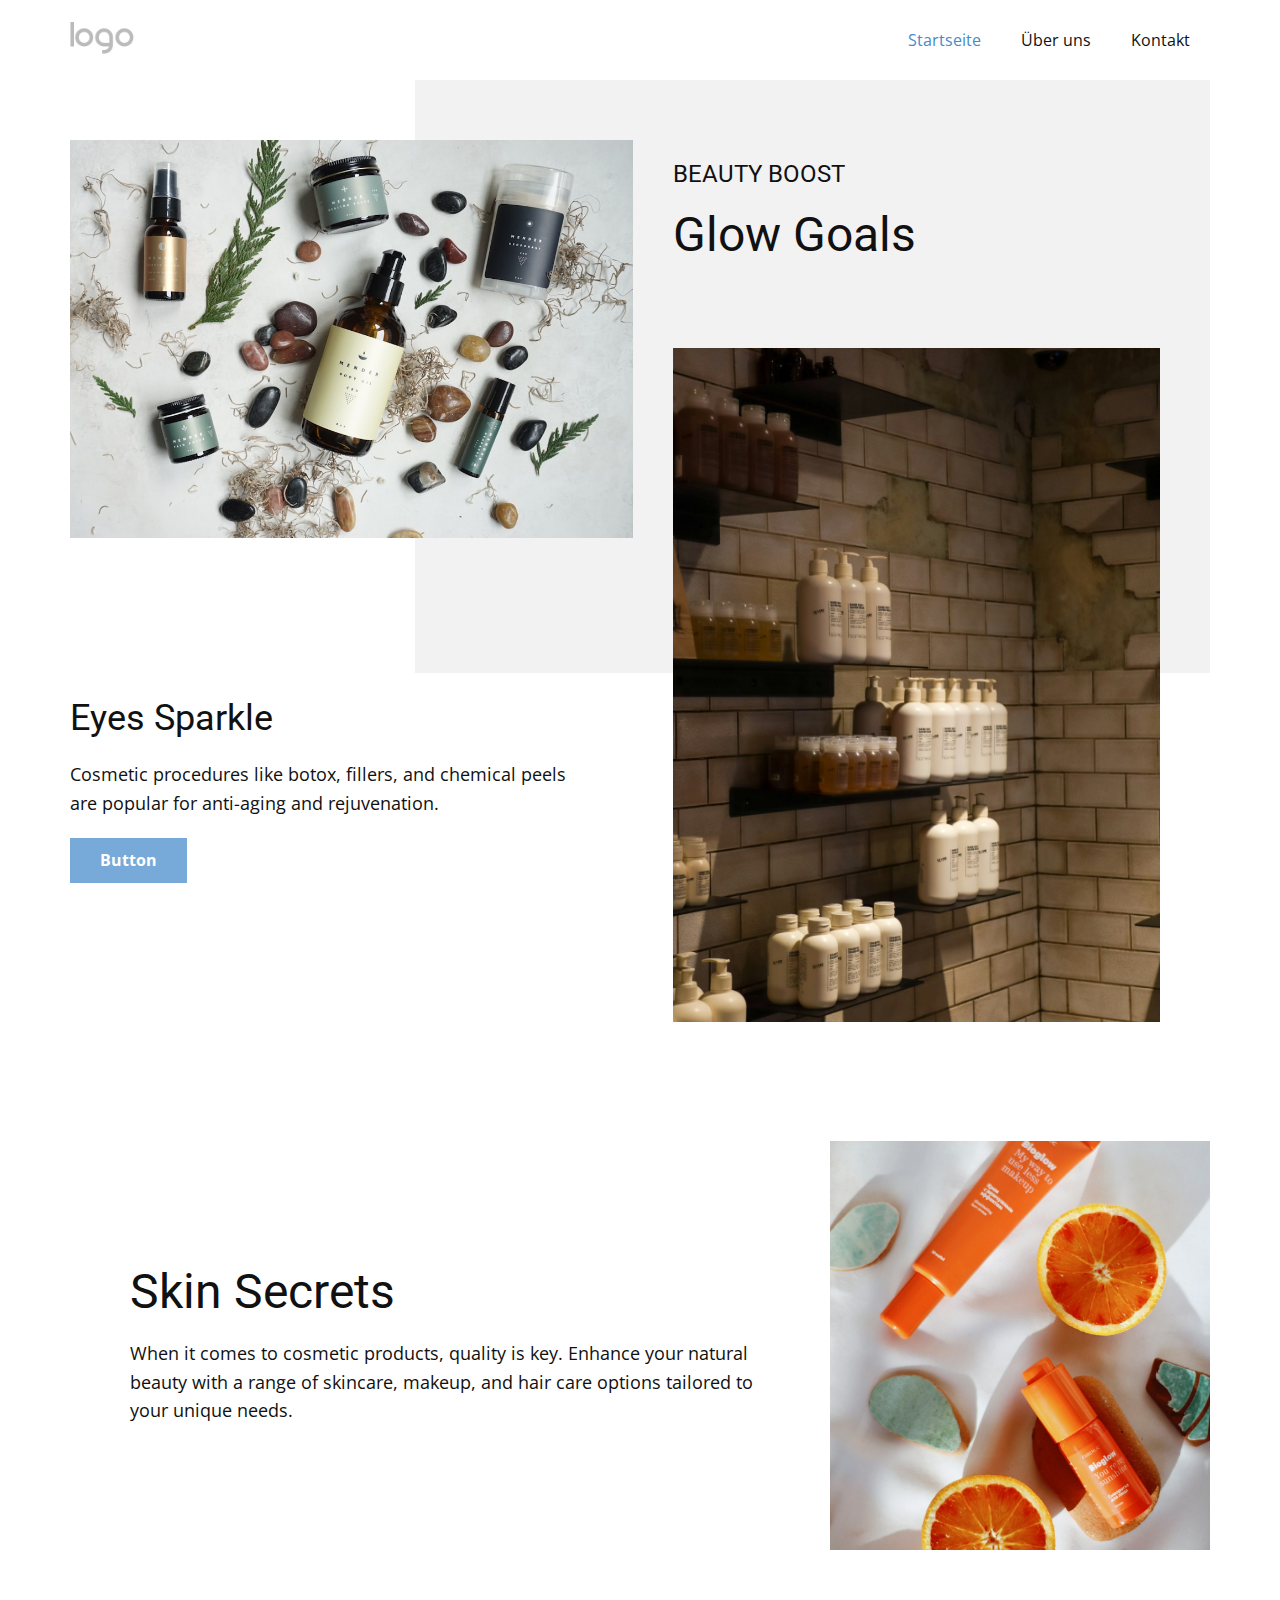
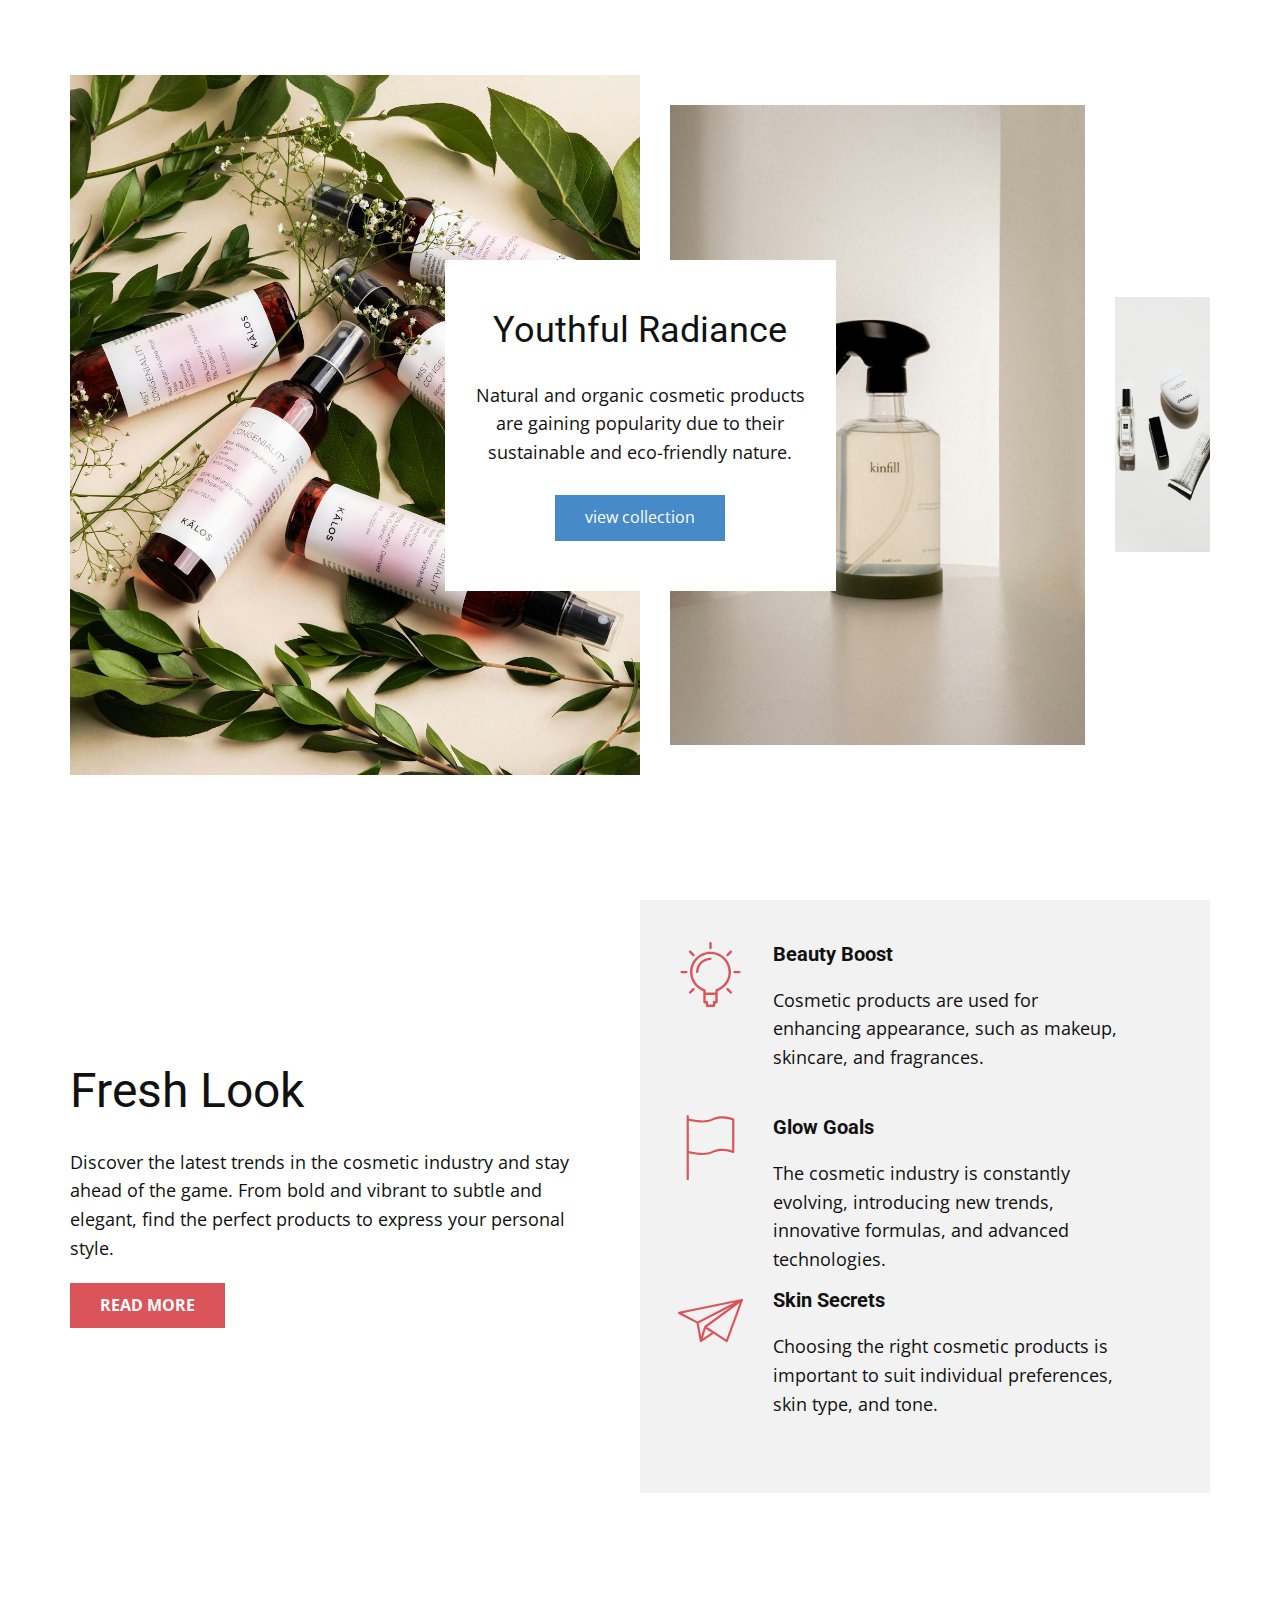
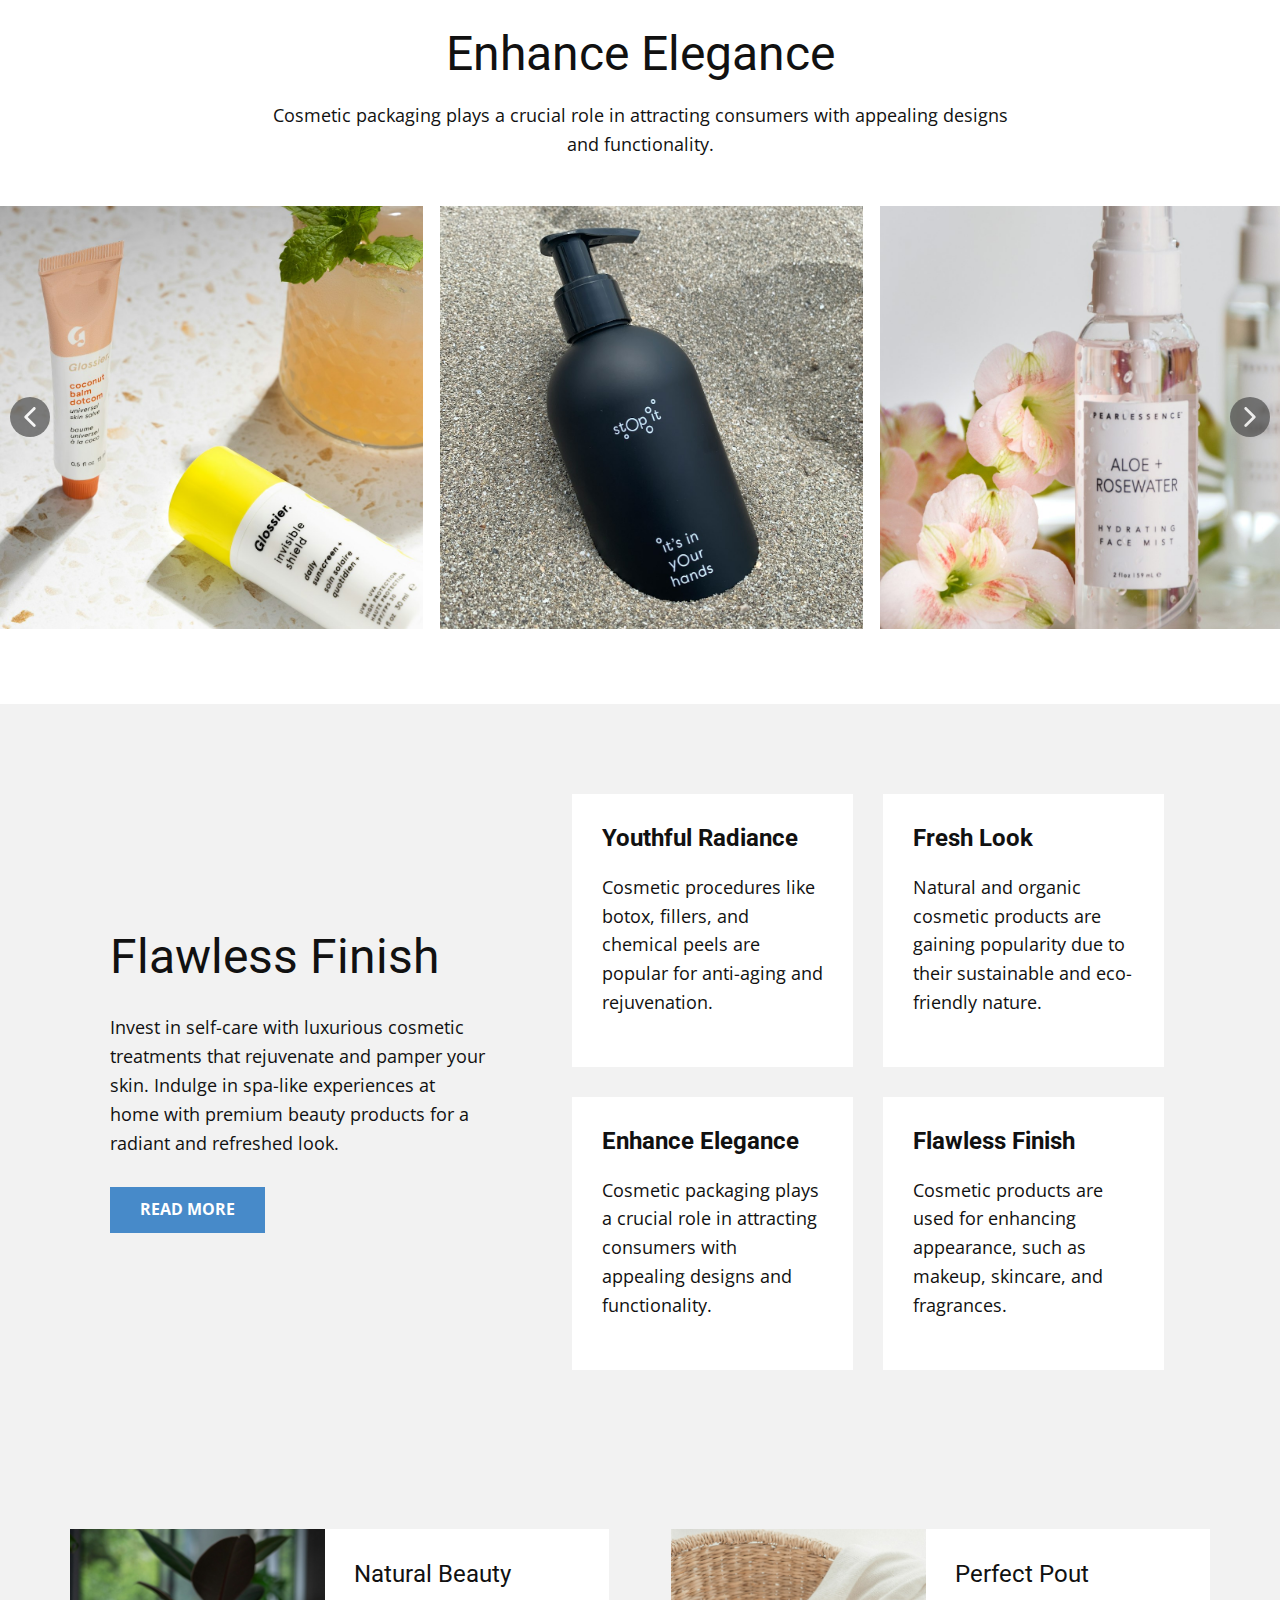
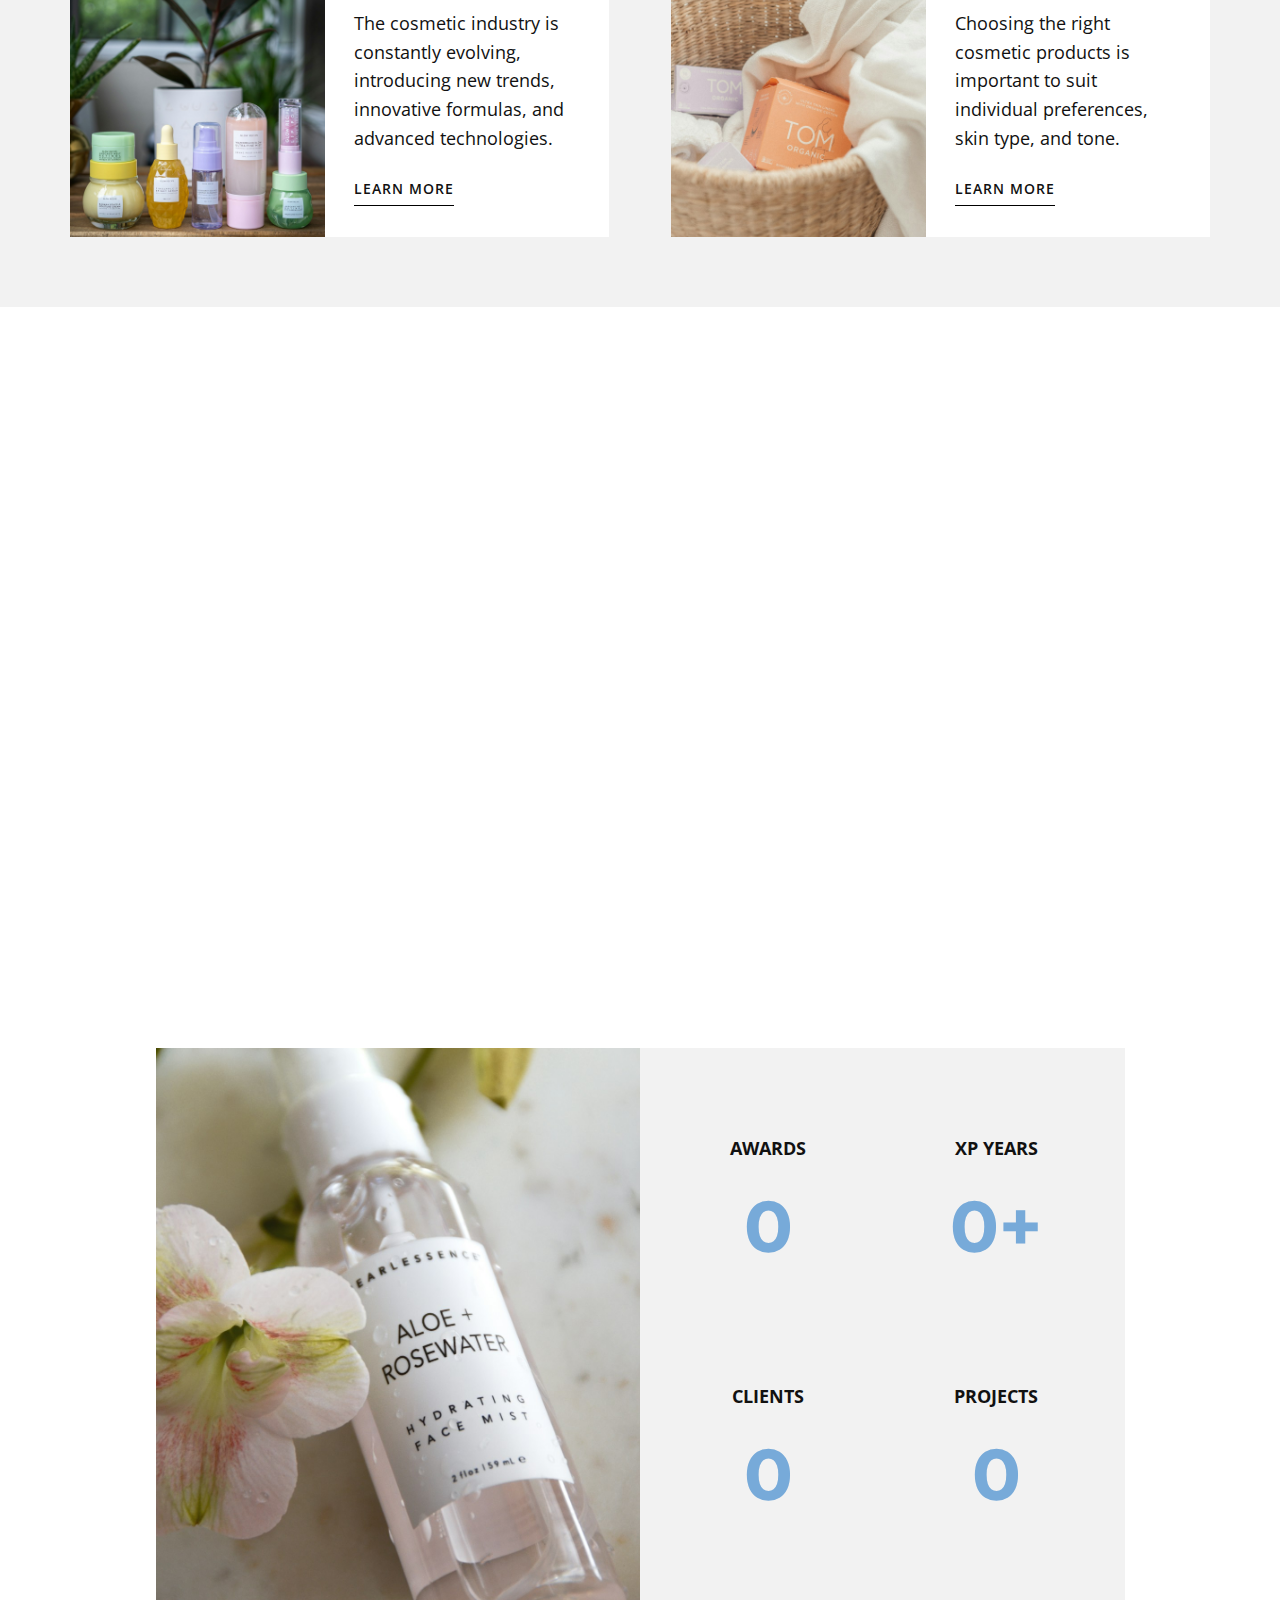
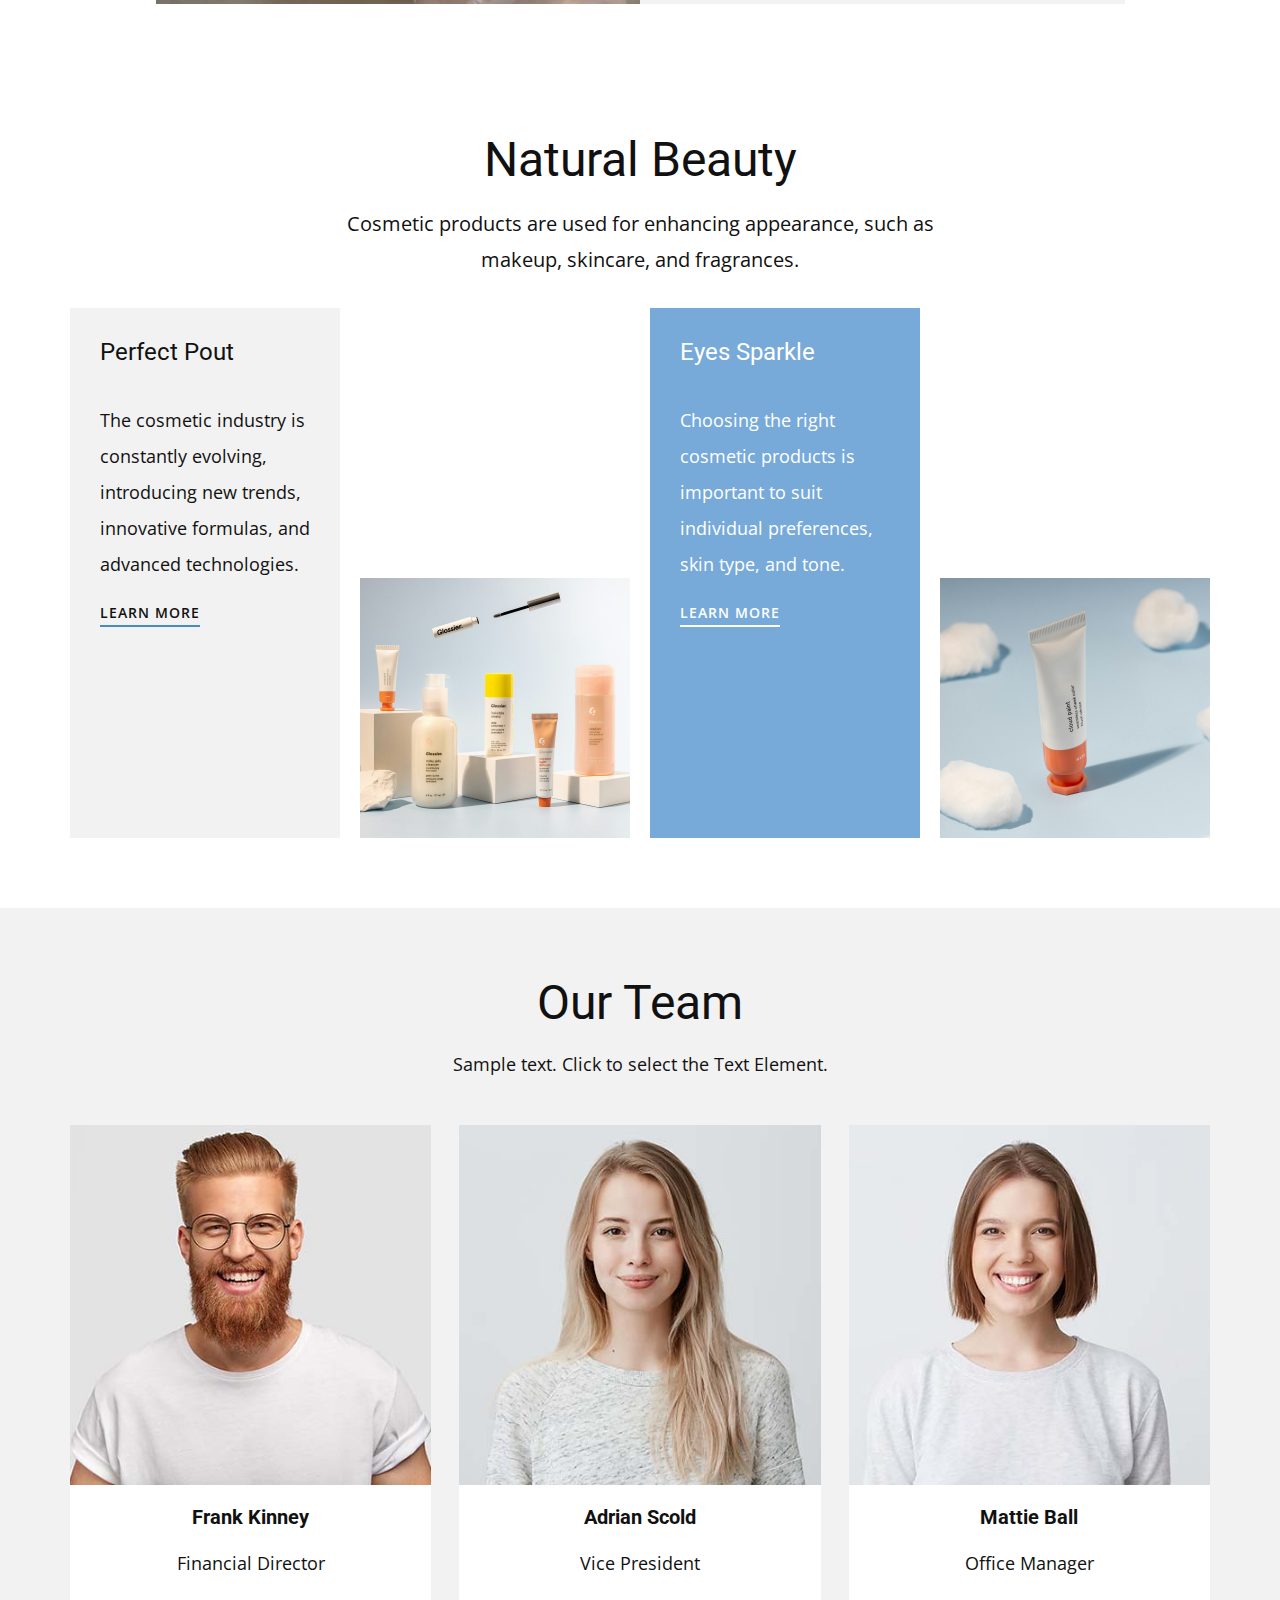
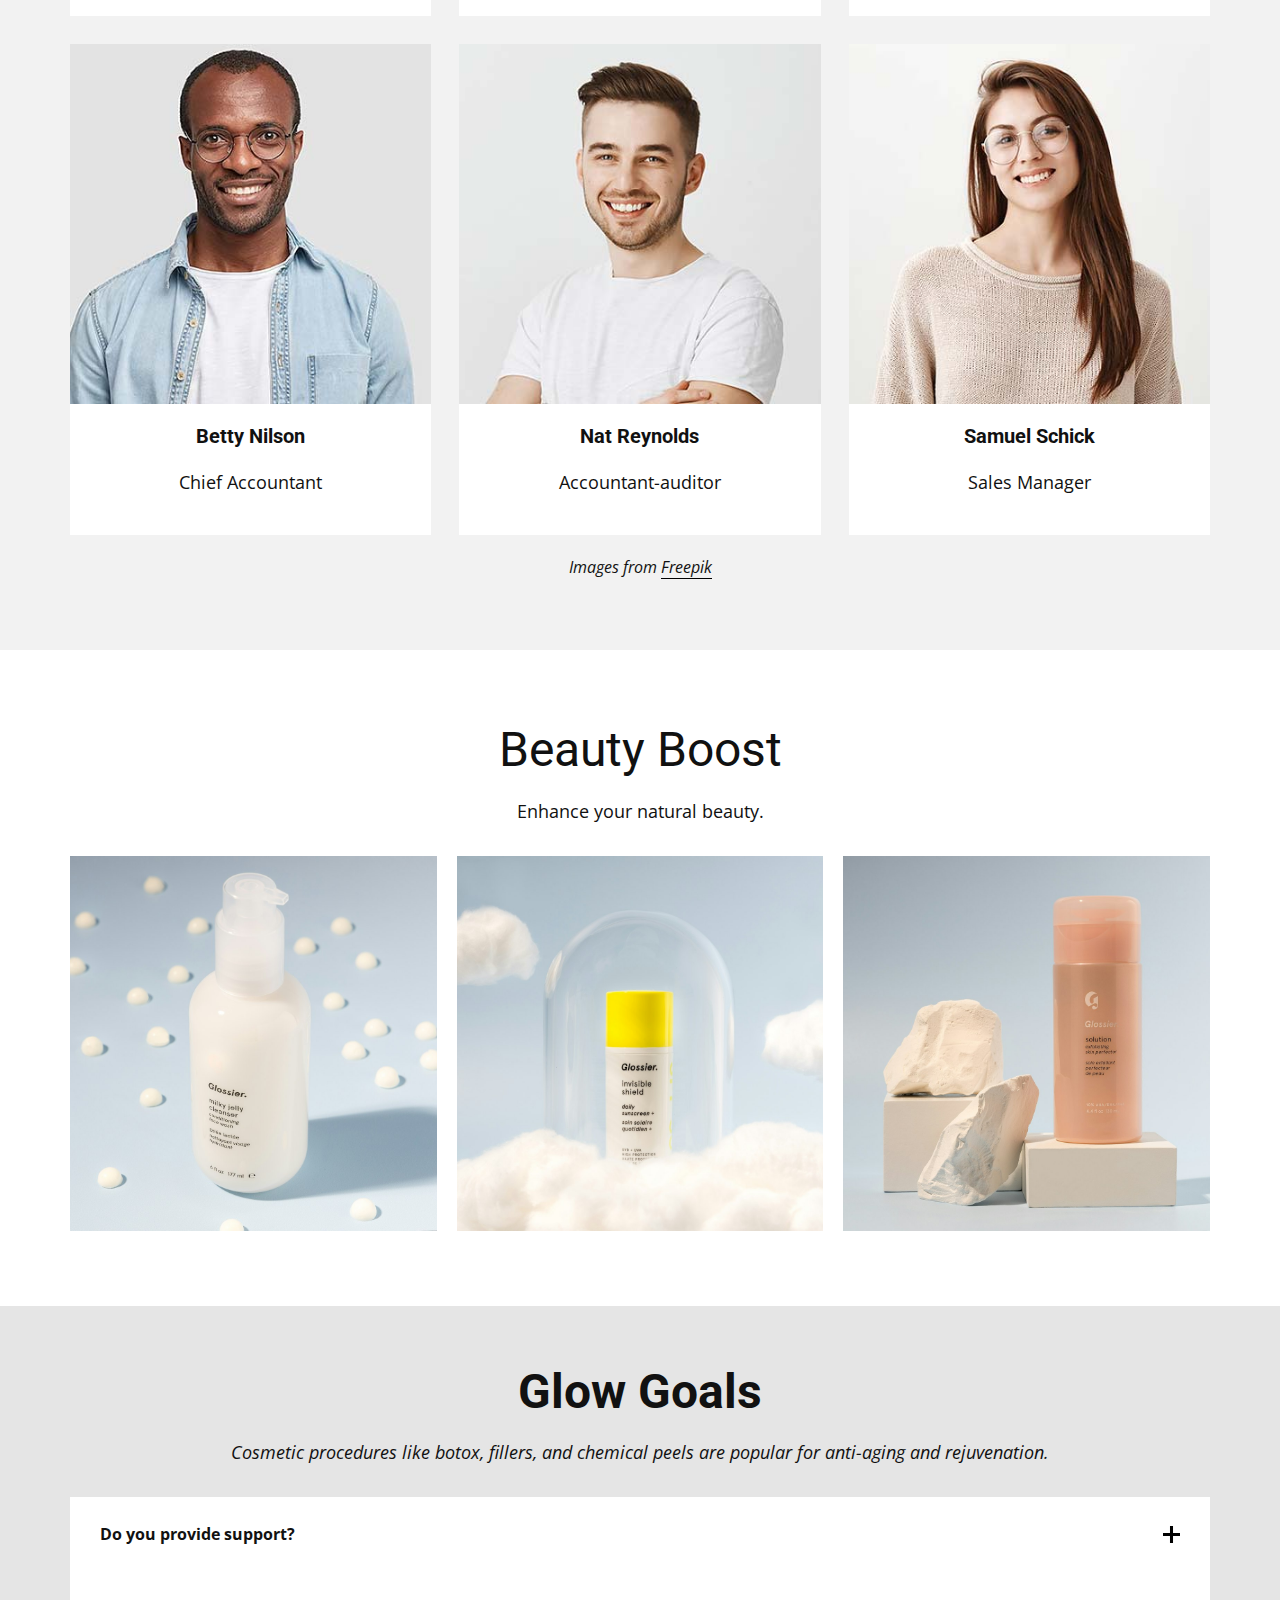
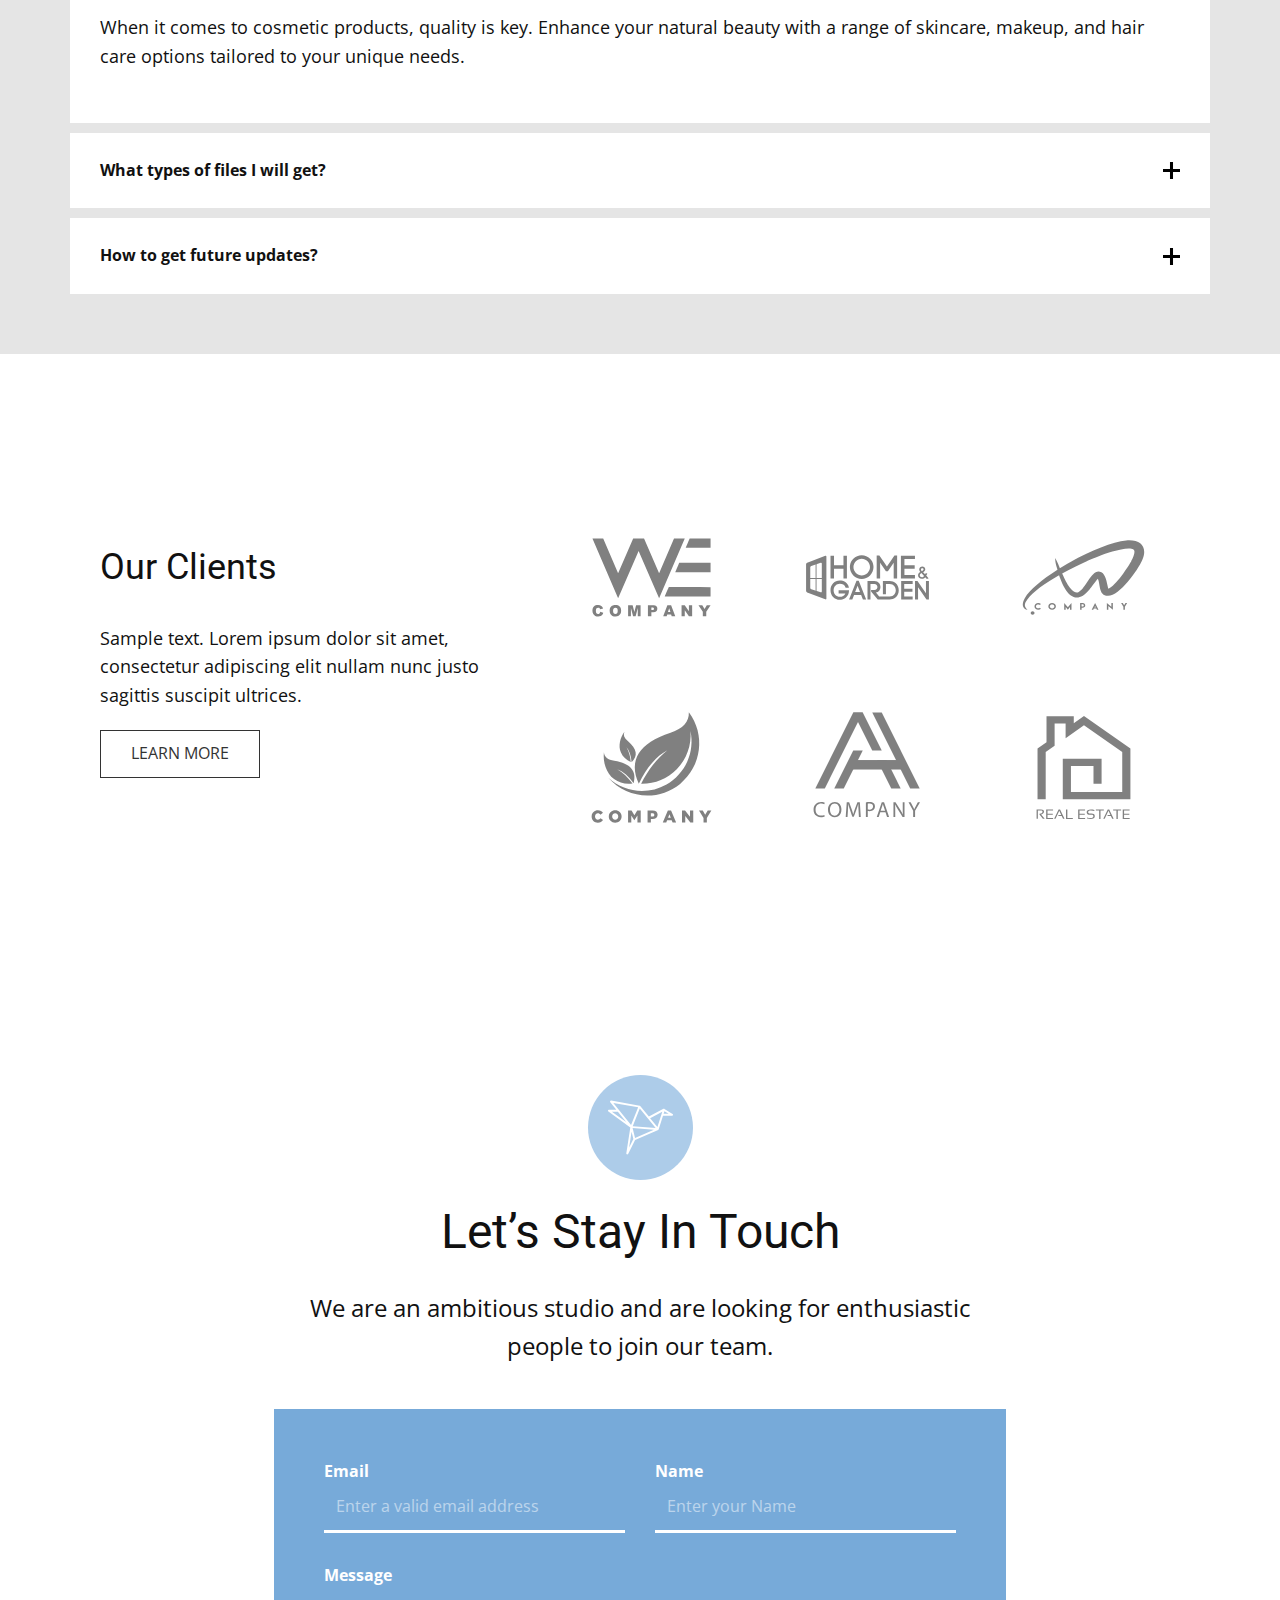
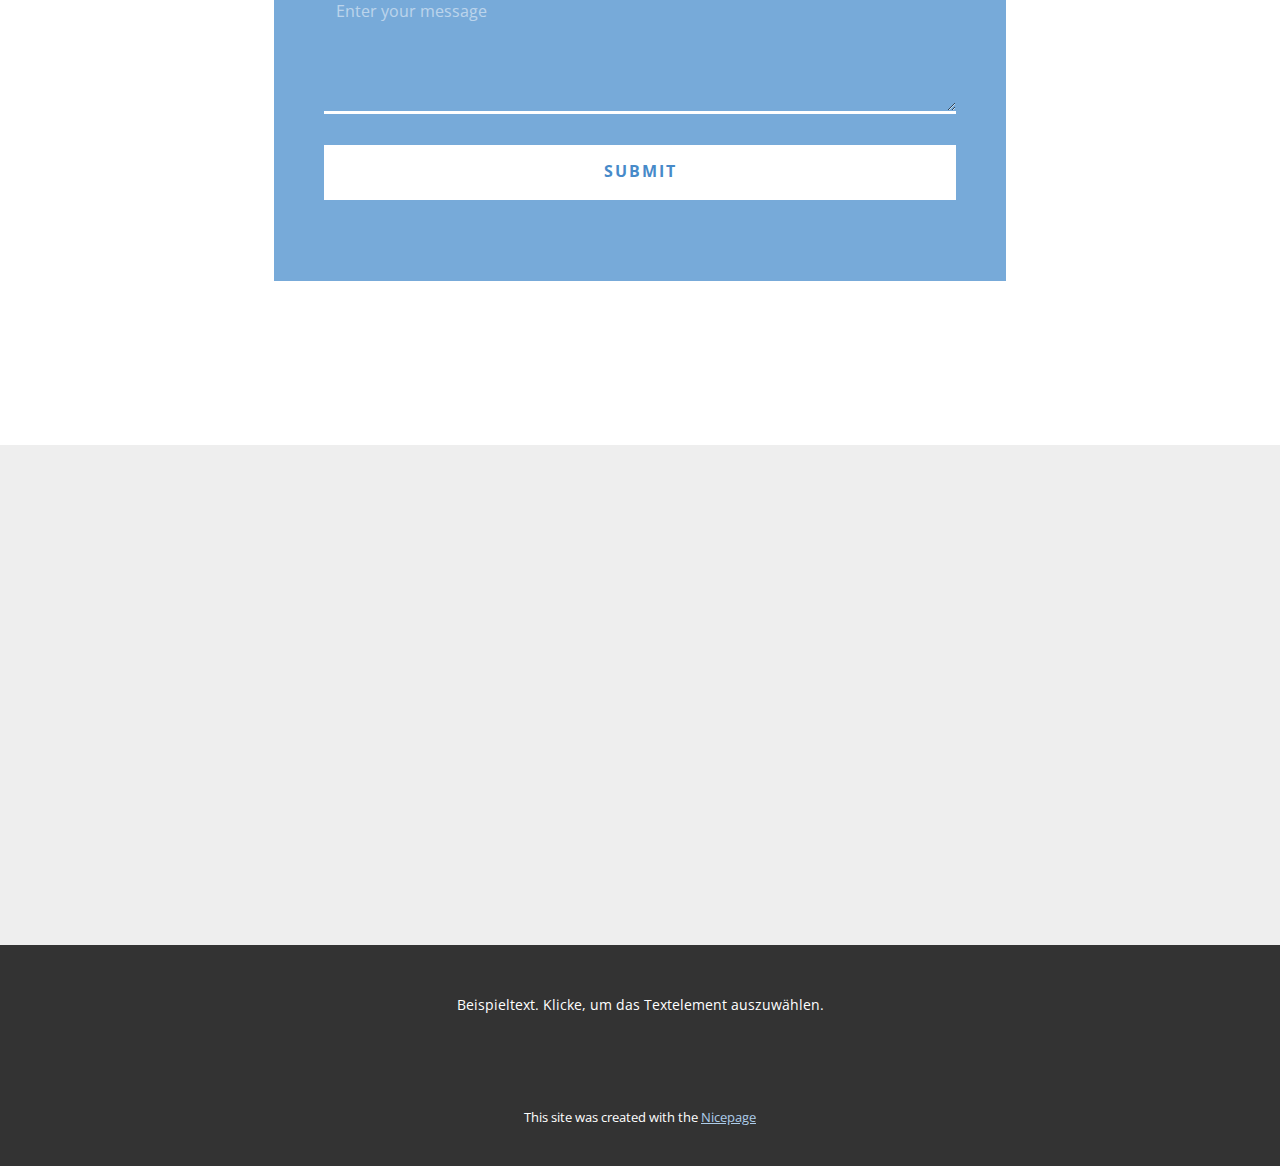
==== index.html @ 437f3d4a "copy template" ====
<!DOCTYPE html>
<html style="font-size: 16px;" lang="de"><head>
    <meta name="viewport" content="width=device-width, initial-scale=1.0">
    <meta charset="utf-8">
    <meta name="keywords" content="Glow Goals, Skin Secrets, Fresh Look, Enhance Elegance, Flawless Finish, Natural Beauty, Our Team, Beauty Boost, Glow Goals, Let’s Stay In Touch">
    <meta name="description" content="">
    <title>Startseite</title>
    <link rel="stylesheet" href="nicepage.css" media="screen">
<link rel="stylesheet" href="index.css" media="screen">
    <script class="u-script" type="text/javascript" src="jquery.js" defer=""></script>
    <script class="u-script" type="text/javascript" src="nicepage.js" defer=""></script>
    <meta name="generator" content="Nicepage 7.1.0, nicepage.com">
    <meta name="referrer" content="origin">
    <link id="u-theme-google-font" rel="stylesheet" href="https://fonts.googleapis.com/css?family=Roboto:100,100i,300,300i,400,400i,500,500i,700,700i,900,900i|Open+Sans:300,300i,400,400i,500,500i,600,600i,700,700i,800,800i">
    <link id="u-page-google-font" rel="stylesheet" href="https://fonts.googleapis.com/css?family=Montserrat:100,100i,200,200i,300,300i,400,400i,500,500i,600,600i,700,700i,800,800i,900,900i">
    
    
    
    
    
    
    
    
    
    
    
    
    
    
    
    
    
    
    <script type="application/ld+json">{
		"@context": "http://schema.org",
		"@type": "Organization",
		"name": "Kosmetik",
		"logo": "images/default-logo.png"
}</script>
    <meta name="theme-color" content="#478ac9">
    <meta property="og:title" content="Startseite">
    <meta property="og:type" content="website">
  <meta data-intl-tel-input-cdn-path="intlTelInput/"></head>
  <body data-home-page="Startseite.html" data-home-page-title="Startseite" data-path-to-root="./" data-include-products="false" class="u-body u-xl-mode" data-lang="de"><header class="u-clearfix u-header u-header" id="sec-22b0"><div class="u-clearfix u-sheet u-valign-middle u-sheet-1">
        <a href="#" class="u-image u-logo u-image-1">
          <img src="images/default-logo.png" class="u-logo-image u-logo-image-1">
        </a>
        <nav class="u-menu u-menu-one-level u-offcanvas u-menu-1">
          <div class="menu-collapse" style="font-size: 1rem; letter-spacing: 0px;">
            <a class="u-button-style u-custom-left-right-menu-spacing u-custom-padding-bottom u-custom-top-bottom-menu-spacing u-hamburger-link u-nav-link u-text-active-palette-1-base u-text-hover-palette-2-base" href="#">
              <svg class="u-svg-link" viewBox="0 0 24 24"><use xlink:href="#menu-hamburger"></use></svg>
              <svg class="u-svg-content" version="1.1" id="menu-hamburger" viewBox="0 0 16 16" x="0px" y="0px" xmlns:xlink="http://www.w3.org/1999/xlink" xmlns="http://www.w3.org/2000/svg"><g><rect y="1" width="16" height="2"></rect><rect y="7" width="16" height="2"></rect><rect y="13" width="16" height="2"></rect>
</g></svg>
            </a>
          </div>
          <div class="u-nav-container">
            <ul class="u-nav u-unstyled u-nav-1"><li class="u-nav-item"><a class="u-button-style u-nav-link u-text-active-palette-1-base u-text-hover-palette-2-base" href="./" style="padding: 10px 20px;">Startseite</a>
</li><li class="u-nav-item"><a class="u-button-style u-nav-link u-text-active-palette-1-base u-text-hover-palette-2-base" href="Über-uns.html" style="padding: 10px 20px;">Über uns</a>
</li><li class="u-nav-item"><a class="u-button-style u-nav-link u-text-active-palette-1-base u-text-hover-palette-2-base" href="Kontakt.html" style="padding: 10px 20px;">Kontakt</a>
</li></ul>
          </div>
          <div class="u-nav-container-collapse">
            <div class="u-black u-container-style u-inner-container-layout u-opacity u-opacity-95 u-sidenav">
              <div class="u-inner-container-layout u-sidenav-overflow">
                <div class="u-menu-close"></div>
                <ul class="u-align-center u-nav u-popupmenu-items u-unstyled u-nav-2"><li class="u-nav-item"><a class="u-button-style u-nav-link" href="./">Startseite</a>
</li><li class="u-nav-item"><a class="u-button-style u-nav-link" href="Über-uns.html">Über uns</a>
</li><li class="u-nav-item"><a class="u-button-style u-nav-link" href="Kontakt.html">Kontakt</a>
</li></ul>
              </div>
            </div>
            <div class="u-black u-menu-overlay u-opacity u-opacity-70"></div>
          </div>
        </nav>
      </div></header> 
    <section class="u-clearfix u-section-1" id="sec-e15e">
      <div class="u-clearfix u-sheet u-sheet-1">
        <div class="custom-expanded u-grey-5 u-shape u-shape-rectangle u-shape-1"></div>
        <div class="data-layout-selected u-clearfix u-gutter-40 u-layout-wrap u-layout-wrap-1">
          <div class="u-layout">
            <div class="u-layout-row">
              <div class="u-size-32 u-size-60-md">
                <div class="u-layout-col">
                  <div class="u-container-style u-image u-layout-cell u-left-cell u-size-40 u-image-1">
                    <div class="u-container-layout u-valign-top u-container-layout-1"></div>
                  </div>
                  <div class="u-align-left u-container-align-left u-container-style u-layout-cell u-left-cell u-shape-rectangle u-size-20 u-layout-cell-2">
                    <div class="u-container-layout u-valign-middle u-container-layout-2">
                      <h3 class="u-align-left u-text u-text-default u-text-1">Eyes Sparkle</h3>
                      <p class="u-align-left u-text u-text-2">Cosmetic procedures like botox, fillers, and chemical peels are popular for anti-aging and rejuvenation.</p>
                      <a href="" class="u-align-left u-btn u-button-style u-palette-1-light-1 u-btn-1" data-animation-name="" data-animation-duration="0" data-animation-delay="0" data-animation-direction="">Button</a>
                    </div>
                  </div>
                </div>
              </div>
              <div class="u-size-28 u-size-60-md">
                <div class="u-layout-col">
                  <div class="u-container-align-left u-container-style u-layout-cell u-right-cell u-size-20 u-layout-cell-3">
                    <div class="u-container-layout u-valign-top u-container-layout-3">
                      <h4 class="u-align-left u-text u-text-3">Beauty Boost</h4>
                      <h2 class="u-align-left u-text u-text-4">Glow Goals</h2>
                    </div>
                  </div>
                  <div class="u-container-style u-image u-layout-cell u-right-cell u-size-40 u-image-2">
                    <div class="u-container-layout u-container-layout-4"></div>
                  </div>
                </div>
              </div>
            </div>
          </div>
        </div>
      </div>
    </section>
    <section class="u-clearfix u-container-align-center u-section-2" id="sec-0649">
      <div class="u-clearfix u-sheet u-valign-middle u-sheet-1">
        <div class="data-layout-selected u-clearfix u-expanded-width u-gutter-0 u-layout-spacing-vertical u-layout-wrap u-layout-wrap-1">
          <div class="u-layout">
            <div class="u-layout-row">
              <div class="u-align-left u-container-align-left u-container-style u-layout-cell u-left-cell u-size-40 u-layout-cell-1">
                <div class="u-container-layout u-valign-middle u-container-layout-1">
                  <h2 class="u-align-left u-text u-text-default u-text-1">Skin Secrets</h2>
                  <p class="u-align-left u-text u-text-2">When it comes to cosmetic products, quality is key. Enhance your natural beauty with a range of skincare, makeup, and hair care options tailored to your unique needs.</p>
                </div>
              </div>
              <div class="u-container-style u-image u-layout-cell u-right-cell u-size-20 u-image-1" src="">
                <div class="u-container-layout u-container-layout-2"></div>
              </div>
            </div>
          </div>
        </div>
      </div>
    </section>
    <section class="u-align-center u-clearfix u-container-align-center u-section-3" id="sec-eb87">
      <div class="u-clearfix u-sheet u-valign-middle-xl u-sheet-1">
        <div class="u-clearfix u-expanded-width u-gutter-0 u-layout-wrap u-layout-wrap-1">
          <div class="u-layout">
            <div class="u-layout-row">
              <div class="u-container-style u-image u-layout-cell u-right-cell u-size-30 u-image-1">
                <div class="u-container-layout u-valign-middle u-container-layout-1"></div>
              </div>
              <div class="u-container-style u-layout-cell u-size-25 u-layout-cell-2">
                <div class="u-container-layout u-valign-middle u-container-layout-2">
                  <img alt="" class="u-expanded-width u-image u-image-default u-image-2" imgwidth="888" imgheight="1331" src="images/photo-1617182700058-e493c8dd98da.jpeg">
                </div>
              </div>
              <div class="u-container-style u-hidden-sm u-hidden-xs u-layout-cell u-left-cell u-size-5 u-layout-cell-3">
                <div class="u-container-layout u-valign-middle u-container-layout-3">
                  <img alt="" class="u-expanded-width u-image u-image-default u-image-3" imgwidth="261" imgheight="876" src="images/photo-1617213226302-99a82b62626f.jpeg">
                </div>
              </div>
            </div>
          </div>
        </div>
        <div class="u-container-style u-group u-white u-group-1">
          <div class="u-container-layout u-valign-middle u-container-layout-4">
            <h3 class="u-align-center u-heading-font u-text u-text-default u-text-1">Youthful Radiance</h3>
            <p class="u-align-center u-text u-text-font u-text-2">Natural and organic cosmetic products are gaining popularity due to their sustainable and eco-friendly nature.</p>
            <a href="#" class="u-btn u-button-style u-btn-1">view collection</a>
          </div>
        </div>
      </div>
    </section>
    <section class="u-align-center u-clearfix u-container-align-center u-section-4" id="sec-6b29">
      <div class="u-clearfix u-sheet u-valign-middle u-sheet-1">
        <div class="data-layout-selected u-clearfix u-expanded-width u-layout-wrap u-layout-wrap-1">
          <div class="u-layout">
            <div class="u-layout-row">
              <div class="u-container-align-left u-container-style u-layout-cell u-shape-rectangle u-size-27-lg u-size-30-xl u-size-60-md u-size-60-sm u-size-60-xs u-layout-cell-1">
                <div class="u-container-layout u-valign-middle u-container-layout-1">
                  <h2 class="u-align-left u-text u-text-1">Fresh Look</h2>
                  <p class="u-align-left u-text u-text-2">Discover the latest trends in the cosmetic industry and stay ahead of the game. From bold and vibrant to subtle and elegant, find the perfect products to express your personal style.</p>
                  <a href="#" class="u-align-left u-btn u-button-style u-palette-2-base u-btn-1">Read More</a>
                </div>
              </div>
              <div class="u-container-align-left-sm u-container-align-left-xs u-container-style u-grey-5 u-layout-cell u-shape-rectangle u-size-30-xl u-size-33-lg u-size-60-md u-size-60-sm u-size-60-xs u-layout-cell-2">
                <div class="u-container-layout u-valign-middle u-container-layout-2">
                  <div class="u-expanded-width-sm u-expanded-width-xs u-list u-list-1">
                    <div class="u-repeater u-repeater-1">
                      <div class="u-container-style u-list-item u-repeater-item">
                        <div class="u-container-layout u-similar-container u-container-layout-3">
                          <span class="u-align-left u-icon u-text-palette-2-base u-icon-1">
                            <svg class="u-svg-link" preserveAspectRatio="xMidYMin slice" viewBox="0 0 54 54" style=""><use xlink:href="#svg-f8bd"></use></svg>
                            <svg class="u-svg-content" viewBox="0 0 54 54" x="0px" y="0px" id="svg-f8bd" style="enable-background:new 0 0 54 54;"><g><path d="M27,8c-9.374,0-17,7.626-17,17c0,7.112,4.391,13.412,11,15.9V50c0,0.553,0.447,1,1,1h1v2c0,0.553,0.447,1,1,1h6
		c0.553,0,1-0.447,1-1v-2h1c0.553,0,1-0.447,1-1v-9.1c6.609-2.488,11-8.788,11-15.9C44,15.626,36.374,8,27,8z M30,49
		c-0.553,0-1,0.447-1,1v2h-4v-2c0-0.553-0.447-1-1-1h-1v-5h8v5H30z M31.688,39.242C31.277,39.377,31,39.761,31,40.192V42h-8v-1.808
		c0-0.432-0.277-0.815-0.688-0.95C16.145,37.214,12,31.49,12,25c0-8.271,6.729-15,15-15s15,6.729,15,15
		C42,31.49,37.855,37.214,31.688,39.242z"></path><path d="M27,6c0.553,0,1-0.447,1-1V1c0-0.553-0.447-1-1-1s-1,0.447-1,1v4C26,5.553,26.447,6,27,6z"></path><path d="M51,24h-4c-0.553,0-1,0.447-1,1s0.447,1,1,1h4c0.553,0,1-0.447,1-1S51.553,24,51,24z"></path><path d="M7,24H3c-0.553,0-1,0.447-1,1s0.447,1,1,1h4c0.553,0,1-0.447,1-1S7.553,24,7,24z"></path><path d="M43.264,7.322l-2.828,2.828c-0.391,0.391-0.391,1.023,0,1.414c0.195,0.195,0.451,0.293,0.707,0.293
		s0.512-0.098,0.707-0.293l2.828-2.828c0.391-0.391,0.391-1.023,0-1.414S43.654,6.932,43.264,7.322z"></path><path d="M12.15,38.436l-2.828,2.828c-0.391,0.391-0.391,1.023,0,1.414c0.195,0.195,0.451,0.293,0.707,0.293
		s0.512-0.098,0.707-0.293l2.828-2.828c0.391-0.391,0.391-1.023,0-1.414S12.541,38.045,12.15,38.436z"></path><path d="M41.85,38.436c-0.391-0.391-1.023-0.391-1.414,0s-0.391,1.023,0,1.414l2.828,2.828c0.195,0.195,0.451,0.293,0.707,0.293
		s0.512-0.098,0.707-0.293c0.391-0.391,0.391-1.023,0-1.414L41.85,38.436z"></path><path d="M12.15,11.564c0.195,0.195,0.451,0.293,0.707,0.293s0.512-0.098,0.707-0.293c0.391-0.391,0.391-1.023,0-1.414l-2.828-2.828
		c-0.391-0.391-1.023-0.391-1.414,0s-0.391,1.023,0,1.414L12.15,11.564z"></path><path d="M27,13c-6.617,0-12,5.383-12,12c0,0.553,0.447,1,1,1s1-0.447,1-1c0-5.514,4.486-10,10-10c0.553,0,1-0.447,1-1
		S27.553,13,27,13z"></path>
</g></svg>
                          </span>
                          <div class="custom-expanded u-container-align-left-lg u-container-align-left-xl u-container-style u-group u-group-1">
                            <div class="u-container-layout u-valign-top-lg u-valign-top-xl u-container-layout-4">
                              <h5 class="u-align-left u-text u-text-3">Beauty Boost</h5>
                              <p class="u-align-left u-text u-text-4">Cosmetic products are used for enhancing appearance, such as makeup, skincare, and fragrances.</p>
                            </div>
                          </div>
                        </div>
                      </div>
                      <div class="u-container-style u-list-item u-repeater-item">
                        <div class="u-container-layout u-similar-container u-container-layout-5">
                          <span class="u-align-left u-icon u-text-palette-2-base u-icon-2">
                            <svg class="u-svg-link" preserveAspectRatio="xMidYMin slice" viewBox="0 0 60 60" style=""><use xlink:href="#svg-8b80"></use></svg>
                            <svg class="u-svg-content" viewBox="0 0 60 60" x="0px" y="0px" id="svg-8b80" style="enable-background:new 0 0 60 60;"><path d="M51.371,3.146c-0.459-0.185-11.359-4.452-19.84,0.045C24.811,6.758,13.015,4.082,10,3.308V1c0-0.553-0.447-1-1-1  S8,0.447,8,1v3c0,0.014,0.007,0.026,0.008,0.04C8.008,4.052,8,4.062,8,4.074V33v1.074V59c0,0.553,0.447,1,1,1s1-0.447,1-1V35.375  c2.273,0.567,7.227,1.632,12.368,1.632c3.557,0,7.2-0.511,10.101-2.049c7.652-4.061,18.056,0.004,18.16,0.045  c0.309,0.124,0.657,0.086,0.932-0.102C51.835,34.716,52,34.406,52,34.074v-30C52,3.665,51.751,3.298,51.371,3.146z M50,32.665  c-3.26-1.038-11.646-3.096-18.469,0.525C24.812,36.756,13.02,34.082,10,33.308V33V5.375c3.853,0.961,15.381,3.343,22.469-0.417  C39.035,1.475,47.627,3.973,50,4.777V32.665z"></path></svg>
                          </span>
                          <div class="custom-expanded u-container-style u-group u-video-cover u-group-2">
                            <div class="u-container-layout u-valign-top-lg u-valign-top-xl u-container-layout-6">
                              <h5 class="u-align-left u-text u-text-default-lg u-text-default-xl u-text-5">Glow Goals</h5>
                              <p class="u-align-left u-text u-text-default u-text-6">The cosmetic industry is constantly evolving, introducing new trends, innovative formulas, and advanced technologies.</p>
                            </div>
                          </div>
                        </div>
                      </div>
                      <div class="u-container-style u-list-item u-repeater-item">
                        <div class="u-container-layout u-similar-container u-container-layout-7">
                          <span class="u-align-left u-icon u-text-palette-2-base u-icon-3">
                            <svg class="u-svg-link" preserveAspectRatio="xMidYMin slice" viewBox="0 0 60.062 60.062" style=""><use xlink:href="#svg-1de1"></use></svg>
                            <svg class="u-svg-content" viewBox="0 0 60.062 60.062" x="0px" y="0px" id="svg-1de1" style="enable-background:new 0 0 60.062 60.062;"><path d="M60.046,11.196c0.004-0.024,0.011-0.048,0.013-0.072c0.007-0.074-0.001-0.149-0.01-0.224  c-0.002-0.019,0.001-0.037-0.002-0.056c-0.018-0.099-0.051-0.196-0.1-0.289c-0.008-0.016-0.019-0.031-0.028-0.047  c-0.002-0.002-0.002-0.005-0.003-0.008c-0.001-0.002-0.004-0.003-0.005-0.006c-0.007-0.011-0.013-0.023-0.02-0.033  c-0.062-0.091-0.137-0.166-0.221-0.23c-0.019-0.014-0.041-0.022-0.061-0.035c-0.074-0.049-0.152-0.089-0.236-0.116  c-0.037-0.012-0.074-0.018-0.112-0.025c-0.073-0.015-0.146-0.022-0.222-0.02c-0.04,0.001-0.078,0.003-0.118,0.009  c-0.026,0.004-0.051,0-0.077,0.006L0.798,22.046c-0.413,0.086-0.729,0.421-0.788,0.839s0.15,0.828,0.523,1.025l16.632,8.773  l2.917,16.187c-0.002,0.012,0.001,0.025,0,0.037c-0.01,0.08-0.011,0.158-0.001,0.237c0.005,0.04,0.01,0.078,0.02,0.117  c0.023,0.095,0.06,0.184,0.11,0.268c0.01,0.016,0.01,0.035,0.021,0.051c0.003,0.005,0.008,0.009,0.012,0.013  c0.013,0.019,0.031,0.034,0.046,0.053c0.047,0.058,0.096,0.111,0.152,0.156c0.009,0.007,0.015,0.018,0.025,0.025  c0.015,0.011,0.032,0.014,0.047,0.024c0.061,0.04,0.124,0.073,0.191,0.099c0.027,0.01,0.052,0.022,0.08,0.03  c0.09,0.026,0.183,0.044,0.277,0.044c0.001,0,0.002,0,0.003,0h0c0,0,0,0,0,0c0.004,0,0.008-0.002,0.012-0.002  c0.017,0.001,0.034,0.002,0.051,0.002c0.277,0,0.527-0.124,0.712-0.315l11.079-7.386l11.6,7.54c0.164,0.106,0.354,0.161,0.545,0.161  c0.105,0,0.212-0.017,0.315-0.051c0.288-0.096,0.518-0.318,0.623-0.604l13.996-37.989c0.013-0.034,0.024-0.069,0.033-0.105  c0.004-0.015,0.005-0.03,0.008-0.044C60.042,11.22,60.044,11.208,60.046,11.196z M48.464,17.579L24.471,35.22  c-0.039,0.029-0.07,0.065-0.104,0.099c-0.013,0.012-0.026,0.022-0.037,0.035c-0.021,0.023-0.04,0.046-0.059,0.071  c-0.018,0.024-0.032,0.049-0.048,0.074c-0.037,0.06-0.068,0.122-0.092,0.188c-0.005,0.013-0.013,0.023-0.017,0.036  c-0.001,0.004-0.005,0.006-0.006,0.01l-2.75,8.937l-2.179-12.091L48.464,17.579z M22.908,46.594l2.726-9.004l4.244,2.759  l1.214,0.789l-4.124,2.749L22.908,46.594z M52.044,13.498L18.071,30.899l-14.14-7.458L52.044,13.498z M44.559,47.504L29.154,37.492  l-2.333-1.517l30.154-22.172L44.559,47.504z"></path></svg>
                          </span>
                          <div class="custom-expanded u-container-style u-group u-video-cover u-group-3">
                            <div class="u-container-layout u-valign-top-lg u-valign-top-xl u-container-layout-8">
                              <h5 class="u-align-left u-text u-text-default-lg u-text-default-xl u-text-7">Skin Secrets</h5>
                              <p class="u-align-left u-text u-text-default u-text-8">Choosing the right cosmetic products is important to suit individual preferences, skin type, and tone.</p>
                            </div>
                          </div>
                        </div>
                      </div>
                    </div>
                  </div>
                </div>
              </div>
            </div>
          </div>
        </div>
      </div>
    </section>
    <section class="u-align-center u-clearfix u-container-align-center u-valign-middle u-section-5" id="sec-277e">
      <h2 class="u-align-center u-text u-text-default u-text-1">Enhance Elegance</h2>
      <p class="u-align-center u-text u-text-2">Cosmetic packaging plays a crucial role in attracting consumers with appealing designs and functionality.</p>
      <div class="u-expanded-width u-gallery u-layout-horizontal u-lightbox u-show-text-on-hover u-width-fixed u-gallery-1">
        <div class="u-gallery-inner u-gallery-inner-1"><div class="u-effect-fade u-gallery-item u-gallery-item-1"><div class="u-back-slide"><img class="u-back-image u-back-image-1" src="images/photo-1629198745421-a7b409ca6d6e.jpeg">
</div><div class="u-over-slide u-shading u-over-slide-1"></div>
</div><div class="u-effect-fade u-gallery-item u-gallery-item-2"><div class="u-back-slide"><img class="u-back-image u-back-image-2" src="images/photo-1630398917451-1a409990fbc5.jpeg">
</div><div class="u-over-slide u-shading u-over-slide-2"></div>
</div><div class="u-effect-fade u-gallery-item u-gallery-item-3"><div class="u-back-slide"><img class="u-back-image u-back-image-3" src="images/photo-1601068785450-ba55f33dfe0c.jpeg">
</div><div class="u-over-slide u-shading u-over-slide-3"></div>
</div><div class="u-effect-fade u-gallery-item u-gallery-item-4"><div class="u-back-slide"><img class="u-back-image u-back-image-4" src="images/photo-1608068811588-3a67006b7489.jpeg">
</div><div class="u-over-slide u-shading u-over-slide-4"></div>
</div></div>
        <a class="u-absolute-vcenter u-gallery-nav u-gallery-nav-prev u-grey-70 u-icon-circle u-opacity u-opacity-70 u-spacing-10 u-text-white u-gallery-nav-1" href="#" role="button">
          <span aria-hidden="true">
            <svg viewBox="0 0 451.847 451.847"><path d="M97.141,225.92c0-8.095,3.091-16.192,9.259-22.366L300.689,9.27c12.359-12.359,32.397-12.359,44.751,0
c12.354,12.354,12.354,32.388,0,44.748L173.525,225.92l171.903,171.909c12.354,12.354,12.354,32.391,0,44.744
c-12.354,12.365-32.386,12.365-44.745,0l-194.29-194.281C100.226,242.115,97.141,234.018,97.141,225.92z"></path></svg>
          </span>
          <span class="sr-only">
            <svg viewBox="0 0 451.847 451.847"><path d="M97.141,225.92c0-8.095,3.091-16.192,9.259-22.366L300.689,9.27c12.359-12.359,32.397-12.359,44.751,0
c12.354,12.354,12.354,32.388,0,44.748L173.525,225.92l171.903,171.909c12.354,12.354,12.354,32.391,0,44.744
c-12.354,12.365-32.386,12.365-44.745,0l-194.29-194.281C100.226,242.115,97.141,234.018,97.141,225.92z"></path></svg>
          </span>
        </a>
        <a class="u-absolute-vcenter u-gallery-nav u-gallery-nav-next u-grey-70 u-icon-circle u-opacity u-opacity-70 u-spacing-10 u-text-white u-gallery-nav-2" href="#" role="button">
          <span aria-hidden="true">
            <svg viewBox="0 0 451.846 451.847"><path d="M345.441,248.292L151.154,442.573c-12.359,12.365-32.397,12.365-44.75,0c-12.354-12.354-12.354-32.391,0-44.744
L278.318,225.92L106.409,54.017c-12.354-12.359-12.354-32.394,0-44.748c12.354-12.359,32.391-12.359,44.75,0l194.287,194.284
c6.177,6.18,9.262,14.271,9.262,22.366C354.708,234.018,351.617,242.115,345.441,248.292z"></path></svg>
          </span>
          <span class="sr-only">
            <svg viewBox="0 0 451.846 451.847"><path d="M345.441,248.292L151.154,442.573c-12.359,12.365-32.397,12.365-44.75,0c-12.354-12.354-12.354-32.391,0-44.744
L278.318,225.92L106.409,54.017c-12.354-12.359-12.354-32.394,0-44.748c12.354-12.359,32.391-12.359,44.75,0l194.287,194.284
c6.177,6.18,9.262,14.271,9.262,22.366C354.708,234.018,351.617,242.115,345.441,248.292z"></path></svg>
          </span>
        </a>
      </div>
    </section>
    <section class="u-align-center u-clearfix u-container-align-center u-grey-5 u-section-6" id="sec-e906">
      <div class="u-clearfix u-sheet u-valign-middle u-sheet-1">
        <div class="data-layout-selected u-clearfix u-expanded-width u-layout-wrap u-layout-wrap-1">
          <div class="u-layout">
            <div class="u-layout-row">
              <div class="u-container-align-left u-container-style u-layout-cell u-size-24-lg u-size-24-xl u-size-60-md u-size-60-sm u-size-60-xs u-layout-cell-1">
                <div class="u-container-layout u-valign-middle u-container-layout-1">
                  <h2 class="u-align-left u-text u-text-1">Flawless Finish</h2>
                  <p class="u-align-left u-text u-text-default u-text-2">Invest in self-care with luxurious cosmetic treatments that rejuvenate and pamper your skin. Indulge in spa-like experiences at home with premium beauty products for a radiant and refreshed look.</p>
                  <a href="#" class="u-align-left u-btn u-button-style u-palette-1-base u-btn-1">Read More</a>
                </div>
              </div>
              <div class="u-container-align-center-lg u-container-align-center-xl u-container-align-left-sm u-container-align-left-xs u-container-style u-layout-cell u-size-36-lg u-size-36-xl u-size-60-md u-size-60-sm u-size-60-xs u-layout-cell-2">
                <div class="u-container-layout u-valign-middle-lg u-valign-middle-md u-valign-middle-xl u-valign-middle-xs u-container-layout-2">
                  <div class="custom-expanded u-list u-list-1">
                    <div class="u-repeater u-repeater-1">
                      <div class="u-align-left u-container-align-left u-container-style u-list-item u-repeater-item u-white u-list-item-1">
                        <div class="u-container-layout u-similar-container u-container-layout-3">
                          <h4 class="u-text u-text-default u-text-3">Youthful Radiance</h4>
                          <p class="u-text u-text-default u-text-4">Cosmetic procedures like botox, fillers, and chemical peels are popular for anti-aging and rejuvenation.</p>
                        </div>
                      </div>
                      <div class="u-align-left u-container-align-left u-container-style u-list-item u-repeater-item u-video-cover u-white">
                        <div class="u-container-layout u-similar-container u-container-layout-4">
                          <h4 class="u-text u-text-default u-text-5">Fresh Look</h4>
                          <p class="u-text u-text-default u-text-6">Natural and organic cosmetic products are gaining popularity due to their sustainable and eco-friendly nature.</p>
                        </div>
                      </div>
                      <div class="u-align-left u-container-align-left u-container-style u-list-item u-repeater-item u-video-cover u-white">
                        <div class="u-container-layout u-similar-container u-container-layout-5">
                          <h4 class="u-text u-text-default u-text-7">Enhance Elegance</h4>
                          <p class="u-text u-text-default u-text-8">Cosmetic packaging plays a crucial role in attracting consumers with appealing designs and functionality.</p>
                        </div>
                      </div>
                      <div class="u-align-left u-container-align-left u-container-style u-list-item u-repeater-item u-video-cover u-white">
                        <div class="u-container-layout u-similar-container u-container-layout-6">
                          <h4 class="u-text u-text-default u-text-9">Flawless Finish</h4>
                          <p class="u-text u-text-default u-text-10">Cosmetic products are used for enhancing appearance, such as makeup, skincare, and fragrances.</p>
                        </div>
                      </div>
                    </div>
                  </div>
                </div>
              </div>
            </div>
          </div>
        </div>
      </div>
    </section>
    <section class="u-align-center u-clearfix u-container-align-center u-grey-5 u-section-7" id="sec-cdbe">
      <div class="u-clearfix u-sheet u-valign-middle u-sheet-1">
        <div class="u-expanded-width u-list u-list-1">
          <div class="u-repeater u-repeater-1">
            <div class="u-container-align-left-md u-container-style u-list-item u-repeater-item u-white u-list-item-1">
              <div class="u-container-layout u-similar-container u-valign-middle-md u-valign-top-xl u-container-layout-1">
                <img alt="" class="u-expanded-width-xs u-image u-image-default u-image-1" src="images/photo-1593638112487-4ddea6affcfb.jpeg">
                <div class="u-container-style u-expanded-width-xs u-group u-group-1">
                  <div class="u-container-layout u-valign-middle u-container-layout-2">
                    <h4 class="u-align-left u-text u-text-1">Natural Beauty</h4>
                    <p class="u-align-left u-text u-text-default u-text-2">The cosmetic industry is constantly evolving, introducing new trends, innovative formulas, and advanced technologies.</p>
                    <a href="" class="u-align-left u-border-1 u-border-black u-border-hover-palette-1-base u-border-no-left u-border-no-right u-border-no-top u-btn u-btn-rectangle u-button-style u-none u-text-body-color u-text-hover-palette-1-base u-btn-1">learn more</a>
                  </div>
                </div>
              </div>
            </div>
            <div class="u-container-align-left-md u-container-style u-list-item u-repeater-item u-white u-list-item-2">
              <div class="u-container-layout u-similar-container u-valign-middle-md u-valign-top-xl u-container-layout-3">
                <img alt="" class="u-expanded-width-xs u-image u-image-default u-image-2" src="images/photo-1618111415604-afe870dbb72a.jpeg">
                <div class="u-container-align-left u-container-style u-expanded-width-xs u-group u-group-2">
                  <div class="u-container-layout u-valign-middle u-container-layout-4">
                    <h4 class="u-align-left u-text u-text-default u-text-3">Perfect Pout</h4>
                    <p class="u-align-left u-text u-text-default u-text-4">Choosing the right cosmetic products is important to suit individual preferences, skin type, and tone.</p>
                    <a href="" class="u-align-left u-border-1 u-border-black u-border-hover-palette-1-base u-border-no-left u-border-no-right u-border-no-top u-btn u-btn-rectangle u-button-style u-none u-text-body-color u-text-hover-palette-1-base u-btn-2">learn more</a>
                  </div>
                </div>
              </div>
            </div>
          </div>
        </div>
      </div>
    </section>
    <section class="u-clearfix u-container-align-center u-section-8" id="sec-eec9">
      <div class="u-clearfix u-sheet u-valign-middle u-sheet-1">
        <div class="u-expanded-width u-list u-list-1">
          <div class="u-repeater u-repeater-1">
            <div class="u-border-2 u-border-no-left u-border-no-right u-border-no-top u-border-white u-container-align-left u-container-style u-list-item u-repeater-item u-shape-rectangle u-list-item-1" data-href="#" data-animation-direction="Up" data-animation-name="customAnimationIn" data-animation-duration="1500" data-animation-delay="500">
              <div class="u-container-layout u-similar-container u-valign-top u-container-layout-1">
                <span class="u-align-left u-icon u-text-palette-2-light-2 u-icon-1">
                  <svg class="u-svg-link" preserveAspectRatio="xMidYMin slice" viewBox="0 0 16 16" style=""><use xlink:href="#svg-801b"></use></svg>
                  <svg class="u-svg-content" viewBox="0 0 16 16" x="0px" y="0px" id="svg-801b" style="enable-background:new 0 0 16 16;"><path d="M8,0C3.6,0,0,3.6,0,8s3.6,8,8,8s8-3.6,8-8S12.4,0,8,0z M4.1,11.9C4,12,3.8,12,3.6,11.9l-0.2-0.3c-0.1-0.2,0-0.4,0.1-0.5
	c0.4-0.4,0.8-0.6,1-0.8c0.4-0.4,0.7-0.8,0.9-1.2c0-0.1-0.1-0.2-0.1-0.2C3.8,8.4,3,7.6,3,6.4c0-0.7,0.2-1.3,0.7-1.7
	C4.2,4.2,4.8,4,5.5,4c0.6,0,1.2,0.3,1.7,0.9C7.6,5.4,7.9,6,7.9,6.6C7.9,8.4,6.6,10.2,4.1,11.9z M9.6,11.9c-0.1,0.1-0.3,0.1-0.4,0
	l-0.2-0.3c-0.1-0.2,0-0.4,0.1-0.5c0.4-0.4,0.8-0.6,1-0.8c0.4-0.4,0.7-0.8,0.9-1.2c0-0.1-0.1-0.2-0.1-0.2C9.3,8.4,8.5,7.6,8.5,6.4
	c0-0.7,0.2-1.3,0.7-1.7C9.7,4.2,10.3,4,11,4c0.6,0,1.2,0.3,1.7,0.9c0.5,0.5,0.7,1.1,0.7,1.7C13.4,8.4,12.1,10.2,9.6,11.9z"></path></svg>
                </span>
                <p class="u-align-left u-text u-text-default u-text-1">The cosmetic services offered are outstanding. The staff is professional and knowledgeable. My skin feels rejuvenated and youthful. Thank you!</p>
                <h5 class="u-align-left u-text u-text-default u-text-2">- ​Antonio Sandoval</h5>
              </div>
            </div>
            <div class="u-border-2 u-border-no-left u-border-no-right u-border-no-top u-border-white u-container-align-left u-container-style u-list-item u-repeater-item u-shape-rectangle u-list-item-2" data-href="#" data-animation-direction="Up" data-animation-name="customAnimationIn" data-animation-duration="1500" data-animation-delay="750">
              <div class="u-container-layout u-similar-container u-valign-top u-container-layout-2">
                <span class="u-align-left u-icon u-text-palette-2-light-2 u-icon-2">
                  <svg class="u-svg-link" preserveAspectRatio="xMidYMin slice" viewBox="0 0 16 16" style=""><use xlink:href="#svg-a7ef"></use></svg>
                  <svg class="u-svg-content" viewBox="0 0 16 16" x="0px" y="0px" id="svg-a7ef" style="enable-background:new 0 0 16 16;"><path d="M8,0C3.6,0,0,3.6,0,8s3.6,8,8,8s8-3.6,8-8S12.4,0,8,0z M4.1,11.9C4,12,3.8,12,3.6,11.9l-0.2-0.3c-0.1-0.2,0-0.4,0.1-0.5
	c0.4-0.4,0.8-0.6,1-0.8c0.4-0.4,0.7-0.8,0.9-1.2c0-0.1-0.1-0.2-0.1-0.2C3.8,8.4,3,7.6,3,6.4c0-0.7,0.2-1.3,0.7-1.7
	C4.2,4.2,4.8,4,5.5,4c0.6,0,1.2,0.3,1.7,0.9C7.6,5.4,7.9,6,7.9,6.6C7.9,8.4,6.6,10.2,4.1,11.9z M9.6,11.9c-0.1,0.1-0.3,0.1-0.4,0
	l-0.2-0.3c-0.1-0.2,0-0.4,0.1-0.5c0.4-0.4,0.8-0.6,1-0.8c0.4-0.4,0.7-0.8,0.9-1.2c0-0.1-0.1-0.2-0.1-0.2C9.3,8.4,8.5,7.6,8.5,6.4
	c0-0.7,0.2-1.3,0.7-1.7C9.7,4.2,10.3,4,11,4c0.6,0,1.2,0.3,1.7,0.9c0.5,0.5,0.7,1.1,0.7,1.7C13.4,8.4,12.1,10.2,9.6,11.9z"></path></svg>
                </span>
                <p class="u-align-left u-text u-text-default u-text-3">I have been using these cosmetic products for a while now, and I can already see a significant improvement in my skin. Remarkable results!</p>
                <h5 class="u-align-left u-text u-text-default u-text-4">- ​Evi Wolter</h5>
              </div>
            </div>
            <div class="u-border-2 u-border-no-left u-border-no-right u-border-no-top u-border-white u-container-align-left u-container-style u-list-item u-repeater-item u-shape-rectangle u-list-item-3" data-href="#" data-animation-direction="Up" data-animation-name="customAnimationIn" data-animation-duration="1500" data-animation-delay="1000">
              <div class="u-container-layout u-similar-container u-valign-top u-container-layout-3">
                <span class="u-align-left u-icon u-text-palette-2-light-2 u-icon-3">
                  <svg class="u-svg-link" preserveAspectRatio="xMidYMin slice" viewBox="0 0 16 16" style=""><use xlink:href="#svg-43f2"></use></svg>
                  <svg class="u-svg-content" viewBox="0 0 16 16" x="0px" y="0px" id="svg-43f2" style="enable-background:new 0 0 16 16;"><path d="M8,0C3.6,0,0,3.6,0,8s3.6,8,8,8s8-3.6,8-8S12.4,0,8,0z M4.1,11.9C4,12,3.8,12,3.6,11.9l-0.2-0.3c-0.1-0.2,0-0.4,0.1-0.5
	c0.4-0.4,0.8-0.6,1-0.8c0.4-0.4,0.7-0.8,0.9-1.2c0-0.1-0.1-0.2-0.1-0.2C3.8,8.4,3,7.6,3,6.4c0-0.7,0.2-1.3,0.7-1.7
	C4.2,4.2,4.8,4,5.5,4c0.6,0,1.2,0.3,1.7,0.9C7.6,5.4,7.9,6,7.9,6.6C7.9,8.4,6.6,10.2,4.1,11.9z M9.6,11.9c-0.1,0.1-0.3,0.1-0.4,0
	l-0.2-0.3c-0.1-0.2,0-0.4,0.1-0.5c0.4-0.4,0.8-0.6,1-0.8c0.4-0.4,0.7-0.8,0.9-1.2c0-0.1-0.1-0.2-0.1-0.2C9.3,8.4,8.5,7.6,8.5,6.4
	c0-0.7,0.2-1.3,0.7-1.7C9.7,4.2,10.3,4,11,4c0.6,0,1.2,0.3,1.7,0.9c0.5,0.5,0.7,1.1,0.7,1.7C13.4,8.4,12.1,10.2,9.6,11.9z"></path></svg>
                </span>
                <p class="u-align-left u-text u-text-default u-text-5">The cosmetic treatments provided here are truly exceptional. My skin has never looked better. I'm beyond impressed with the results.</p>
                <h5 class="u-align-left u-text u-text-default u-text-6">- ​Bertha Haley</h5>
              </div>
            </div>
            <div class="u-border-2 u-border-no-left u-border-no-right u-border-no-top u-border-white u-container-align-left u-container-style u-list-item u-repeater-item u-shape-rectangle u-list-item-4" data-href="#" data-animation-direction="Up" data-animation-name="customAnimationIn" data-animation-duration="1500" data-animation-delay="1000">
              <div class="u-container-layout u-similar-container u-valign-top u-container-layout-4">
                <span class="u-align-left u-icon u-text-palette-2-light-2 u-icon-4">
                  <svg class="u-svg-link" preserveAspectRatio="xMidYMin slice" viewBox="0 0 16 16" style=""><use xlink:href="#svg-af5a"></use></svg>
                  <svg class="u-svg-content" viewBox="0 0 16 16" x="0px" y="0px" id="svg-af5a" style="enable-background:new 0 0 16 16;"><path d="M8,0C3.6,0,0,3.6,0,8s3.6,8,8,8s8-3.6,8-8S12.4,0,8,0z M4.1,11.9C4,12,3.8,12,3.6,11.9l-0.2-0.3c-0.1-0.2,0-0.4,0.1-0.5
	c0.4-0.4,0.8-0.6,1-0.8c0.4-0.4,0.7-0.8,0.9-1.2c0-0.1-0.1-0.2-0.1-0.2C3.8,8.4,3,7.6,3,6.4c0-0.7,0.2-1.3,0.7-1.7
	C4.2,4.2,4.8,4,5.5,4c0.6,0,1.2,0.3,1.7,0.9C7.6,5.4,7.9,6,7.9,6.6C7.9,8.4,6.6,10.2,4.1,11.9z M9.6,11.9c-0.1,0.1-0.3,0.1-0.4,0
	l-0.2-0.3c-0.1-0.2,0-0.4,0.1-0.5c0.4-0.4,0.8-0.6,1-0.8c0.4-0.4,0.7-0.8,0.9-1.2c0-0.1-0.1-0.2-0.1-0.2C9.3,8.4,8.5,7.6,8.5,6.4
	c0-0.7,0.2-1.3,0.7-1.7C9.7,4.2,10.3,4,11,4c0.6,0,1.2,0.3,1.7,0.9c0.5,0.5,0.7,1.1,0.7,1.7C13.4,8.4,12.1,10.2,9.6,11.9z"></path></svg>
                </span>
                <p class="u-align-left u-text u-text-default u-text-7">I absolutely love the cosmetic products I purchased! They are top-quality and have done wonders for my skin. Highly recommend!</p>
                <h5 class="u-align-left u-text u-text-default u-text-8">- ​Bertha Haley</h5>
              </div>
            </div>
          </div>
        </div>
      </div>
    </section>
    <section class="u-align-center u-clearfix u-container-align-center u-white u-section-9" id="sec-e8fe">
      <div class="u-clearfix u-sheet u-valign-middle u-sheet-1">
        <div class="data-layout-selected u-clearfix u-gutter-0 u-layout-wrap u-layout-wrap-1">
          <div class="u-gutter-0 u-layout">
            <div class="u-layout-row">
              <div class="u-align-center u-container-align-center u-container-style u-image u-layout-cell u-size-30-lg u-size-30-xl u-size-60-md u-size-60-sm u-size-60-xs u-image-1">
                <div class="u-container-layout u-valign-middle u-container-layout-1"></div>
              </div>
              <div class="u-container-style u-grey-5 u-layout-cell u-size-30-lg u-size-30-xl u-size-60-md u-size-60-sm u-size-60-xs u-layout-cell-2">
                <div class="u-container-layout u-valign-middle u-container-layout-2">
                  <div class="u-expanded-width u-list u-list-1">
                    <div class="u-repeater u-repeater-1">
                      <div class="u-container-align-center u-container-style u-list-item u-repeater-item u-shape-rectangle">
                        <div class="u-container-layout u-similar-container u-valign-middle u-container-layout-3">
                          <p class="u-align-center u-text u-text-1">awards</p>
                          <h3 class="u-align-left u-custom-font u-font-montserrat u-text u-text-default u-text-palette-1-light-1 u-text-2" data-animation-name="counter" data-animation-event="scroll" data-animation-duration="3000">17</h3>
                        </div>
                      </div>
                      <div class="u-container-align-center u-container-style u-list-item u-repeater-item u-shape-rectangle">
                        <div class="u-container-layout u-similar-container u-valign-middle u-container-layout-4">
                          <p class="u-align-center u-text u-text-3">XP YEARS</p>
                          <h3 class="u-align-left u-custom-font u-font-montserrat u-text u-text-default u-text-palette-1-light-1 u-text-4" data-animation-name="counter" data-animation-event="scroll" data-animation-duration="3000">12+</h3>
                        </div>
                      </div>
                      <div class="u-container-align-center u-container-style u-list-item u-repeater-item u-shape-rectangle">
                        <div class="u-container-layout u-similar-container u-valign-middle u-container-layout-5">
                          <p class="u-align-center u-text u-text-5">clients</p>
                          <h3 class="u-align-left u-custom-font u-font-montserrat u-text u-text-default u-text-palette-1-light-1 u-text-6" data-animation-name="counter" data-animation-event="scroll" data-animation-duration="3000">138</h3>
                        </div>
                      </div>
                      <div class="u-container-style u-list-item u-repeater-item u-shape-rectangle">
                        <div class="u-container-layout u-similar-container u-valign-middle u-container-layout-6">
                          <p class="u-align-center u-text u-text-7">projects</p>
                          <h3 class="u-align-left u-custom-font u-font-montserrat u-text u-text-default u-text-palette-1-light-1 u-text-8" data-animation-name="counter" data-animation-event="scroll" data-animation-duration="3000">350</h3>
                        </div>
                      </div>
                    </div>
                  </div>
                </div>
              </div>
            </div>
          </div>
        </div>
      </div>
    </section>
    <section class="u-align-center u-clearfix u-container-align-center u-section-10" id="sec-602f">
      <div class="u-clearfix u-sheet u-sheet-1">
        <h2 class="u-align-center u-text u-text-default u-text-1">Natural Beauty</h2>
        <p class="u-align-center u-text u-text-2">Cosmetic products are used for enhancing appearance, such as makeup, skincare, and fragrances.</p>
        <div class="data-layout-selected u-clearfix u-expanded-width u-gutter-20 u-layout-wrap u-layout-wrap-1">
          <div class="u-layout">
            <div class="u-layout-row">
              <div class="u-size-15 u-size-30-md">
                <div class="u-layout-col">
                  <div class="u-container-align-left u-container-style u-grey-5 u-layout-cell u-size-60 u-layout-cell-1">
                    <div class="u-container-layout u-valign-top u-container-layout-1">
                      <h4 class="u-align-left u-text u-text-default u-text-3">Perfect Pout</h4>
                      <p class="u-align-left u-text u-text-default u-text-4">The cosmetic industry is constantly evolving, introducing new trends, innovative formulas, and advanced technologies.</p>
                      <a href="" class="u-align-left u-border-2 u-border-active-palette-1-base u-border-hover-palette-1-base u-border-no-left u-border-no-right u-border-no-top u-border-palette-1-base u-btn u-button-style u-none u-text-active-palette-1-base u-text-body-color u-text-hover-palette-1-base u-btn-1" data-animation-name="" data-animation-duration="0" data-animation-delay="0" data-animation-direction="">learn more</a>
                    </div>
                  </div>
                </div>
              </div>
              <div class="u-size-15 u-size-30-md">
                <div class="u-layout-col">
                  <div class="u-container-style u-hidden-sm u-hidden-xs u-layout-cell u-size-40 u-layout-cell-2">
                    <div class="u-container-layout u-container-layout-2"></div>
                  </div>
                  <div class="u-container-style u-image u-layout-cell u-size-20 u-image-1">
                    <div class="u-container-layout u-valign-middle u-container-layout-3"></div>
                  </div>
                </div>
              </div>
              <div class="u-size-15 u-size-30-md">
                <div class="u-layout-col">
                  <div class="u-container-align-left u-container-style u-layout-cell u-palette-1-light-1 u-shape-rectangle u-size-60 u-layout-cell-4" data-animation-name="" data-animation-duration="0" data-animation-delay="0" data-animation-direction="">
                    <div class="u-container-layout u-valign-top u-container-layout-4">
                      <h4 class="u-align-left u-text u-text-default u-text-5">Eyes Sparkle</h4>
                      <p class="u-align-left u-text u-text-default u-text-6">Choosing the right cosmetic products is important to suit individual preferences, skin type, and tone.</p>
                      <a href="" class="u-align-left u-border-2 u-border-active-grey-15 u-border-hover-grey-15 u-border-no-left u-border-no-right u-border-no-top u-border-white u-btn u-button-style u-none u-text-active-grey-15 u-text-body-alt-color u-text-hover-grey-15 u-btn-2" data-animation-name="" data-animation-duration="0" data-animation-delay="0" data-animation-direction="">learn more</a>
                    </div>
                  </div>
                </div>
              </div>
              <div class="u-size-15 u-size-30-md">
                <div class="u-layout-col">
                  <div class="u-container-style u-hidden-sm u-hidden-xs u-layout-cell u-size-40 u-layout-cell-5">
                    <div class="u-container-layout u-container-layout-5"></div>
                  </div>
                  <div class="u-container-style u-image u-layout-cell u-size-20 u-image-2">
                    <div class="u-container-layout u-valign-middle u-container-layout-6"></div>
                  </div>
                </div>
              </div>
            </div>
          </div>
        </div>
      </div>
    </section>
    <section class="u-clearfix u-container-align-center u-grey-5 u-section-11" id="sec-e7c9">
      <div class="u-clearfix u-sheet u-valign-middle u-sheet-1">
        <h2 class="u-align-center u-text u-text-default u-text-1">Our Team</h2>
        <p class="u-align-center u-text u-text-2">Sample text. Click to select the Text Element.</p>
        <div class="u-expanded-width u-list u-list-1">
          <div class="u-repeater u-repeater-1">
            <div class="u-align-center u-container-align-center u-list-item u-repeater-item u-white u-list-item-1">
              <div class="u-container-layout u-similar-container u-valign-top u-container-layout-1">
                <img alt="" class="u-expanded-width u-image u-image-default u-image-1" src="images/6adc50df.jpeg">
                <h5 class="u-align-center u-text u-text-3">Frank Kinney</h5>
                <p class="u-align-center u-text u-text-4">Financial Director</p>
              </div>
            </div>
            <div class="u-align-center u-container-align-center u-list-item u-repeater-item u-white u-list-item-2">
              <div class="u-container-layout u-similar-container u-valign-top u-container-layout-2">
                <img alt="" class="u-expanded-width u-image u-image-default u-image-2" src="images/145b6185.jpeg">
                <h5 class="u-align-center u-text u-text-5">Adrian Scold</h5>
                <p class="u-align-center u-text u-text-6"> Vice President</p>
              </div>
            </div>
            <div class="u-align-center u-container-align-center u-list-item u-repeater-item u-white u-list-item-3">
              <div class="u-container-layout u-similar-container u-valign-top u-container-layout-3">
                <img alt="" class="u-expanded-width u-image u-image-default u-image-3" src="images/86863174.jpeg">
                <h5 class="u-align-center u-text u-text-7">Mattie Ball</h5>
                <p class="u-align-center u-text u-text-8">Office Manager</p>
              </div>
            </div>
            <div class="u-align-center u-container-align-center u-list-item u-repeater-item u-white u-list-item-4">
              <div class="u-container-layout u-similar-container u-valign-top u-container-layout-4">
                <img alt="" class="u-expanded-width u-image u-image-default u-image-4" src="images/e610d339.jpeg">
                <h5 class="u-align-center u-text u-text-9">Betty Nilson</h5>
                <p class="u-align-center u-text u-text-10">Chief Accountant</p>
              </div>
            </div>
            <div class="u-align-center u-container-align-center u-list-item u-repeater-item u-white u-list-item-5">
              <div class="u-container-layout u-similar-container u-valign-top u-container-layout-5">
                <img alt="" class="u-expanded-width u-image u-image-default u-image-5" src="images/e9ba5402.jpeg">
                <h5 class="u-align-center u-text u-text-11">Nat Reynolds</h5>
                <p class="u-align-center u-text u-text-12">Accountant-auditor</p>
              </div>
            </div>
            <div class="u-align-center u-container-align-center u-list-item u-repeater-item u-white u-list-item-6">
              <div class="u-container-layout u-similar-container u-valign-top u-container-layout-6">
                <img alt="" class="u-expanded-width u-image u-image-default u-image-6" src="images/57faf1e6.jpeg">
                <h5 class="u-align-center u-text u-text-13">Samuel Schick</h5>
                <p class="u-align-center u-text u-text-14">Sales Manager</p>
              </div>
            </div>
          </div>
        </div>
        <p class="u-align-center u-text u-text-default u-text-15">Images from&nbsp;<a href="https://freepik.com/photos/people" class="u-border-1 u-border-active-palette-1-base u-border-black u-border-hover-palette-1-base u-border-no-left u-border-no-right u-border-no-top u-btn u-button-link u-button-style u-none u-text-body-color u-btn-1" data-animation-name="" data-animation-duration="0" data-animation-delay="0" data-animation-direction="" target="_blank">Freepik</a>
        </p>
      </div>
    </section>
    <section class="u-align-center u-clearfix u-container-align-center u-height-100vh-sm u-section-12" id="sec-10b4">
      <div class="u-clearfix u-sheet u-valign-middle u-sheet-1">
        <h2 class="u-align-center u-text u-text-default u-text-1">Beauty Boost</h2>
        <p class="u-align-center u-text u-text-2">Enhance your natural beauty.</p>
        <div class="u-expanded-width u-list u-list-1">
          <div class="u-repeater u-repeater-1">
            <div class="u-container-style u-image u-list-item u-repeater-item u-image-1">
              <div class="u-container-layout u-similar-container u-container-layout-1"></div>
            </div>
            <div class="u-container-style u-image u-list-item u-repeater-item u-image-2">
              <div class="u-container-layout u-similar-container u-container-layout-2"></div>
            </div>
            <div class="u-container-style u-image u-list-item u-repeater-item u-image-3">
              <div class="u-container-layout u-similar-container u-container-layout-3"></div>
            </div>
          </div>
        </div>
      </div>
    </section>
    <section class="u-align-center u-clearfix u-container-align-center u-grey-10 u-section-13" id="sec-7f0b">
      <div class="u-clearfix u-sheet u-valign-middle u-sheet-1">
        <h2 class="u-text u-text-default u-text-1">Glow Goals</h2>
        <p class="u-text u-text-2">Cosmetic procedures like botox, fillers, and chemical peels are popular for anti-aging and rejuvenation.</p>
        <div class="u-accordion u-expanded-width u-faq u-spacing-10 u-accordion-1">
          <div class="u-accordion-item">
            <a class="active u-accordion-link u-active-white u-button-style u-hover-white u-white u-accordion-link-1" id="link-accordion-f600" aria-controls="accordion-f600" aria-selected="true">
              <span class="u-accordion-link-text">Do you provide support?</span>
              <span class="u-accordion-link-icon u-icon u-text-grey-50 u-icon-1">
                <svg class="u-svg-link" preserveAspectRatio="xMidYMin slice" viewBox="0 0 448 448" style=""><use xmlns:xlink="http://www.w3.org/1999/xlink" xlink:href="#svg-3ae2"></use></svg>
                <svg class="u-svg-content" viewBox="0 0 448 448" id="svg-3ae2" style=""><path d="m272 184c-4.417969 0-8-3.582031-8-8v-176h-80v176c0 4.417969-3.582031 8-8 8h-176v80h176c4.417969 0 8 3.582031 8 8v176h80v-176c0-4.417969 3.582031-8 8-8h176v-80zm0 0"></path></svg>
              </span>
            </a>
            <div class="u-accordion-active u-accordion-pane u-container-style u-white u-accordion-pane-1" id="accordion-f600" aria-labelledby="link-accordion-f600">
              <div class="u-container-layout u-container-layout-1">
                <div class="fr-view u-clearfix u-rich-text u-text">
                  <p>When it comes to cosmetic products, quality is key. Enhance your natural beauty with a range of skincare, makeup, and hair care options tailored to your unique needs.</p>
                </div>
              </div>
            </div>
          </div>
          <div class="u-accordion-item">
            <a class="u-accordion-link u-active-white u-button-style u-hover-white u-white u-accordion-link-2" id="link-accordion-72f4" aria-controls="accordion-72f4" aria-selected="false">
              <span class="u-accordion-link-text">What types of files I will get?</span>
              <span class="u-accordion-link-icon u-icon u-text-grey-50 u-icon-2">
                <svg class="u-svg-link" preserveAspectRatio="xMidYMin slice" viewBox="0 0 448 448" style=""><use xmlns:xlink="http://www.w3.org/1999/xlink" xlink:href="#svg-05a3"></use></svg>
                <svg class="u-svg-content" viewBox="0 0 448 448" id="svg-05a3" style=""><path d="m272 184c-4.417969 0-8-3.582031-8-8v-176h-80v176c0 4.417969-3.582031 8-8 8h-176v80h176c4.417969 0 8 3.582031 8 8v176h80v-176c0-4.417969 3.582031-8 8-8h176v-80zm0 0"></path></svg>
              </span>
            </a>
            <div class="u-accordion-pane u-container-style u-white u-accordion-pane-2" id="accordion-72f4" aria-labelledby="link-accordion-72f4">
              <div class="u-container-layout u-container-layout-2">
                <div class="u-clearfix u-rich-text u-text">
                  <p>Discover the latest trends in the cosmetic industry and stay ahead of the game. From bold and vibrant to subtle and elegant, find the perfect products to express your personal style.</p>
                </div>
              </div>
            </div>
          </div>
          <div class="u-accordion-item">
            <a class="u-accordion-link u-active-white u-button-style u-hover-white u-white u-accordion-link-3" id="link-accordion-854e" aria-controls="accordion-854e" aria-selected="false">
              <span class="u-accordion-link-text">How to get future updates?</span>
              <span class="u-accordion-link-icon u-icon u-text-grey-50 u-icon-3">
                <svg class="u-svg-link" preserveAspectRatio="xMidYMin slice" viewBox="0 0 448 448" style=""><use xmlns:xlink="http://www.w3.org/1999/xlink" xlink:href="#svg-4a3a"></use></svg>
                <svg class="u-svg-content" viewBox="0 0 448 448" id="svg-4a3a" style=""><path d="m272 184c-4.417969 0-8-3.582031-8-8v-176h-80v176c0 4.417969-3.582031 8-8 8h-176v80h176c4.417969 0 8 3.582031 8 8v176h80v-176c0-4.417969 3.582031-8 8-8h176v-80zm0 0"></path></svg>
              </span>
            </a>
            <div class="u-accordion-pane u-container-style u-white u-accordion-pane-3" id="accordion-854e" aria-labelledby="link-accordion-854e">
              <div class="u-container-layout u-container-layout-3">
                <div class="u-clearfix u-rich-text u-text">
                  <p>Invest in self-care with luxurious cosmetic treatments that rejuvenate and pamper your skin. Indulge in spa-like experiences at home with premium beauty products for a radiant and refreshed look.</p>
                </div>
              </div>
            </div>
          </div>
        </div>
      </div>
    </section>
    <section class="u-align-center u-clearfix u-container-align-center u-section-14" id="sec-8e0a">
      <div class="u-clearfix u-sheet u-valign-middle u-sheet-1">
        <div class="data-layout-selected u-clearfix u-expanded-width u-gutter-0 u-layout-wrap u-layout-wrap-1">
          <div class="u-layout">
            <div class="u-layout-row">
              <div class="u-container-align-center-md u-container-align-center-sm u-container-align-center-xs u-container-align-left-lg u-container-align-left-xl u-container-style u-layout-cell u-size-24-lg u-size-24-xl u-size-60-md u-size-60-sm u-size-60-xs u-layout-cell-1">
                <div class="u-container-layout u-valign-middle u-container-layout-1">
                  <h3 class="u-align-center-md u-align-center-sm u-align-center-xs u-align-left-lg u-align-left-xl u-text u-text-default u-text-1"> Our Clients</h3>
                  <p class="u-align-center-md u-align-center-sm u-align-center-xs u-align-left-lg u-align-left-xl u-text u-text-2">Sample text. Lorem ipsum dolor sit amet, consectetur adipiscing elit nullam nunc justo sagittis suscipit ultrices.</p>
                  <a href="#" class="u-active-grey-90 u-align-center-md u-align-center-sm u-align-center-xs u-align-left-lg u-align-left-xl u-border-1 u-border-active-grey-90 u-border-grey-80 u-border-hover-grey-90 u-btn u-btn-round u-button-style u-hover-grey-90 u-none u-radius u-btn-1" data-animation-name="" data-animation-duration="0" data-animation-delay="0" data-animation-direction="">learn more</a>
                </div>
              </div>
              <div class="u-container-align-center u-container-style u-layout-cell u-shape-rectangle u-size-36-lg u-size-36-xl u-size-60-md u-size-60-sm u-size-60-xs u-layout-cell-2">
                <div class="u-container-layout u-valign-middle u-container-layout-2">
                  <div class="custom-expanded u-list u-list-1">
                    <div class="u-repeater u-repeater-1">
                      <div class="u-container-align-center u-container-style u-list-item u-repeater-item u-white u-list-item-1">
                        <div class="u-container-layout u-similar-container u-valign-middle u-container-layout-3">
                          <span class="u-align-center u-icon u-text-grey-50 u-icon-1">
                            <svg class="u-svg-link" preserveAspectRatio="xMidYMin slice" viewBox="0 0 200 200" style=""><use xlink:href="#svg-2e22"></use></svg>
                            <svg class="u-svg-content" viewBox="0 0 200 200" x="0px" y="0px" id="svg-2e22"><path d="M137.51,120.75L137.51,120.75L137.51,120.75L137.51,120.75L137.51,120.75z M123.31,104.35c0.1,0,0.1,0,0.1,0H123.31
	L123.31,104.35z"></path><path d="M169.61,141.14h5.64l3.33,5.5l3.31-5.5h5.61l-6.38,9.49v6.84h-5.1v-6.84
	L169.61,141.14z M144.52,141.14h4.74l6.16,9.02v-9.02h4.8v16.33h-4.8l-6.13-8.97v8.97h-4.77L144.52,141.14L144.52,141.14z
	 M128,151.25l-1.79-5.87l-1.8,5.87H128z M129.08,154.78h-5.76l-0.83,2.69h-5.18l6.19-16.33h5.56l6.16,16.33h-5.32L129.08,154.78z
	 M99.8,148.12h1.25c0.99,0,1.68-0.17,2.08-0.51c0.4-0.34,0.6-0.77,0.6-1.3c0-0.51-0.17-0.95-0.52-1.3
	c-0.34-0.36-0.99-0.54-1.95-0.54H99.8L99.8,148.12L99.8,148.12z M94.7,141.14h8.45c1.84,0,3.22,0.43,4.14,1.3
	c0.91,0.87,1.37,2.11,1.37,3.72c0,1.65-0.5,2.94-1.5,3.87c-1,0.93-2.53,1.39-4.58,1.39H99.8v6.04h-5.1L94.7,141.14L94.7,141.14z
	 M65.36,141.14h6.7l2.55,9.94l2.56-9.94h6.67v16.33h-4.16v-12.45l-3.21,12.45h-3.76l-3.2-12.45v12.45h-4.16V141.14L65.36,141.14z
	 M43.05,149.33c0,1.65,0.31,2.83,0.93,3.55c0.62,0.72,1.46,1.08,2.53,1.08c1.09,0,1.94-0.35,2.54-1.06c0.6-0.71,0.9-1.97,0.9-3.8
	c0-1.54-0.31-2.66-0.94-3.36c-0.63-0.71-1.47-1.06-2.54-1.06c-1.03,0-1.85,0.36-2.47,1.08C43.36,146.48,43.05,147.67,43.05,149.33z
	 M37.98,149.32c0-2.66,0.75-4.74,2.24-6.22c1.5-1.49,3.58-2.23,6.25-2.23c2.74,0,4.84,0.73,6.33,2.19c1.48,1.46,2.22,3.5,2.22,6.13
	c0,1.91-0.32,3.47-0.97,4.69c-0.65,1.22-1.58,2.17-2.8,2.85c-1.22,0.68-2.75,1.02-4.57,1.02c-1.85,0-3.39-0.29-4.6-0.88
	c-1.21-0.59-2.2-1.52-2.95-2.79C38.36,152.82,37.98,151.23,37.98,149.32z M24.06,150.79l4.45,1.33c-0.3,1.24-0.77,2.28-1.42,3.11
	c-0.64,0.83-1.44,1.46-2.4,1.88c-0.95,0.42-2.17,0.63-3.64,0.63c-1.79,0-3.25-0.26-4.39-0.77c-1.13-0.52-2.11-1.43-2.93-2.72
	c-0.82-1.3-1.24-2.96-1.24-4.98c0-2.7,0.72-4.77,2.17-6.23c1.45-1.45,3.5-2.17,6.14-2.17c2.07,0,3.7,0.41,4.89,1.25
	c1.18,0.83,2.07,2.11,2.64,3.84l-4.48,0.98c-0.16-0.49-0.32-0.86-0.49-1.08c-0.29-0.38-0.64-0.68-1.04-0.89
	c-0.41-0.21-0.87-0.31-1.38-0.31c-1.16,0-2.04,0.46-2.65,1.38c-0.46,0.68-0.7,1.75-0.7,3.21c0,1.81,0.28,3.04,0.83,3.72
	c0.55,0.67,1.33,1,2.33,1c0.97,0,1.71-0.27,2.2-0.81C23.47,152.61,23.83,151.82,24.06,150.79z"></path><polygon points="80.91,60.81 111.27,130.78 149.3,42.25 133.36,42.25 111.27,93.67 
	88.96,42.25 72.85,42.25 50.54,93.67 28.45,42.25 12.51,42.25 50.54,130.78 "></polygon><path d="M171.7,114.25c-10.9,0-35.42,0-46.08,0c-0.67,1.55-5.15,12-5.93,13.8l67.8,0.03
	v-13.82L171.7,114.25z"></path><path d="M135.16,92.04l52.33,0.04V78.26c-9.93-0.01-36.35-0.01-46.4-0.01L135.16,92.04z"></path><path d="M150.62,56.05l36.87,0.03V42.26c-4.53-0.01-25.97-0.01-30.94-0.01L150.62,56.05z"></path></svg>
                          </span>
                        </div>
                      </div>
                      <div class="u-container-align-center u-container-style u-list-item u-repeater-item u-white u-list-item-2">
                        <div class="u-container-layout u-similar-container u-valign-middle u-container-layout-4">
                          <span class="u-align-center u-icon u-text-grey-50 u-icon-2">
                            <svg class="u-svg-link" preserveAspectRatio="xMidYMin slice" viewBox="0 0 200 200" style=""><use xlink:href="#svg-3061"></use></svg>
                            <svg class="u-svg-content" viewBox="0 0 200 200" x="0px" y="0px" id="svg-3061" style="enable-background:new 0 0 200 200;"><path d="M190.1,101.8h-2.6l-2-2.3c-1.3,1.6-2.8,2.5-5,2.5c-3.1,0-5.6-2.1-5.6-5.3c0-2.5,1.6-3.8,3.3-4.9
	c-0.9-1.1-1.6-2.2-1.6-3.7c0-2.7,2.3-4.3,4.7-4.3c2.2,0,4.3,1.7,4.3,4.1c0,2.3-1.6,3.5-3.2,4.4l2.9,3l1.2-2l2.2,1.1l-1.7,2.8
	l3.1,3.5V101.8z M179.9,93.5c-1.2,0.7-2.5,1.8-2.5,3.1c0,1.7,1.5,2.9,3.2,2.9c1.3,0,2.4-0.8,3.2-1.9L179.9,93.5z M179.2,88
	c0,0.8,0.7,1.9,1.4,2.7c1.1-0.6,2.5-1.5,2.5-2.8c0-1-0.8-1.7-1.9-1.7C180.1,86.2,179.2,87,179.2,88z"></path><polygon points="64.4,81.8 50.4,81.8 50.4,67.6 45.2,67.6 45.2,101.5 50.4,101.5 50.4,86.9 64.4,86.9 64.4,101.5 
	69.5,101.5 69.5,67.6 64.4,67.6 "></polygon><path d="M91.4,66.9c-4.6,0-9.1,1.9-12.4,5.2c-3.3,3.4-5.1,7.8-5.1,12.4c0,4.6,1.8,9,5.1,12.4c3.2,3.3,7.6,5.2,12.4,5.2
	c4.7,0,9.1-1.8,12.4-5.2c3.3-3.4,5.1-7.8,5.1-12.4c0-4.6-1.8-9-5.1-12.4C100.5,68.7,96.1,66.9,91.4,66.9z M91.4,96.9
	c-3.2,0-6.3-1.3-8.6-3.7c-2.3-2.3-3.6-5.4-3.6-8.7c0-3.3,1.3-6.4,3.6-8.7c2.3-2.4,5.4-3.7,8.6-3.7c3.3,0,6.4,1.3,8.7,3.7
	c2.3,2.3,3.6,5.4,3.6,8.7c0,3.3-1.3,6.4-3.6,8.7C97.8,95.6,94.7,96.9,91.4,96.9z"></path><polygon points="128.8,83.8 117.8,67.6 117.8,67.5 113.6,67.5 113.6,101.5 118.7,101.5 118.7,78.1 127.3,90.8 
	127.3,90.8 130.2,90.8 138.8,78.1 138.8,101.5 143.9,101.5 143.9,67.5 139.9,67.5 "></polygon><polygon points="154.7,96.4 154.7,87.1 169.9,87.1 169.9,81.9 154.7,81.9 154.7,72.7 170.3,72.7 170.3,67.6 149.5,67.6 
	149.5,101.5 170.3,101.5 170.3,96.4 "></polygon><path d="M57.2,123.7h10c-1.4,3.1-4.5,5-8.2,5c-5.3,0-9.2-4.2-9.2-9.8c0-5.5,4-9.7,9.2-9.7c3.4,0,7.5,1.5,8.6,5.8
	l0.1,0.2h4.8l-0.1-0.4c-1.5-7.6-8.2-10.2-13.4-10.2c-7.9,0-13.8,6.1-13.8,14.2c0,8.2,5.8,14.2,13.8,14.2c5,0,10-3.1,12.2-7.5v0.1
	l0.6-1.4c0.4-1,0.6-2.6,0.8-4.9l0-0.3H57.2V123.7z"></path><path d="M83.7,104.8l-11,27.9h4.8l2.6-6.8h10.5l2.6,6.8H98l-11-27.9H83.7z M88.9,121.6h-7.2l3.6-9.5L88.9,121.6z"></path><polygon points="154.4,121.1 166.6,121.1 166.6,116.6 154.4,116.6 154.4,109.6 166.9,109.6 166.9,105.2 149.9,105.2 
	149.9,132.6 166.9,132.6 166.9,128.2 154.4,128.2 "></polygon><polygon points="186.6,105.1 186.6,123.4 174,105.2 173.9,105.1 170.4,105.1 170.4,132.6 174.9,132.6 174.9,114.5 
	187.4,132.5 187.5,132.6 191,132.6 191,105.1 "></polygon><path d="M132.8,105.2h-10v19.5h4.5v-15.1h5.5c6.2,0,9.1,4.8,9.1,9.3c0,4.4-2.8,9.2-9.1,9.2l-15.5,0l-4.8-5.7
	c4.1-0.9,6.7-4.2,6.7-8.4c0-4.3-2.8-8.9-9.1-8.9H100v27.5h4.4v-23h5.7c3.1,0,4.6,2.3,4.6,4.4c0,2.1-1.4,4.4-4.6,4.4h-4.8v2.3
	l9.9,11.9l0.1,0.1h1.4h4.4h11.7c6.5,0,13.5-4.3,13.5-13.7C146.3,109.5,139.3,105.2,132.8,105.2z"></path><path d="M10.6,78.2C9.7,78.5,9,79.6,9,80.5v39.3c0,0.9,0.7,2,1.6,2.3l26.9,10.3c0.9,0.3,1.6-0.2,1.6-1.1V69
	c0-0.9-0.7-1.4-1.6-1.1L10.6,78.2z M32.3,120.9c0,0.9-0.7,1.4-1.6,1.1l-13.9-4.7c-0.9-0.3-1.6-1.3-1.6-2.2V85.2
	c0-0.9,0.7-1.9,1.6-2.2l13.9-4.7c0.9-0.3,1.6,0.2,1.6,1.1V120.9z"></path><path d="M35.7,101.4c0,0.4-0.8,0.7-1.7,0.7H13.6c-0.9,0-1.7-0.3-1.7-0.7c0-0.4,0.8-0.7,1.7-0.7H34
	C34.9,100.7,35.7,101,35.7,101.4z"></path><path d="M23.8,120.7c-0.4,0-0.7-0.8-0.7-1.7V77.8c0-0.9,0.3-1.7,0.7-1.7c0.4,0,0.7,0.8,0.7,1.7V119
	C24.5,119.9,24.2,120.7,23.8,120.7z"></path></svg>
                          </span>
                        </div>
                      </div>
                      <div class="u-container-align-center u-container-style u-list-item u-repeater-item u-white u-list-item-3">
                        <div class="u-container-layout u-similar-container u-valign-middle u-container-layout-5">
                          <span class="u-align-center u-icon u-text-grey-50 u-icon-3">
                            <svg class="u-svg-link" preserveAspectRatio="xMidYMin slice" viewBox="0 0 200 200" style=""><use xlink:href="#svg-9794"></use></svg>
                            <svg class="u-svg-content" viewBox="0 0 200 200" x="0px" y="0px" id="svg-9794"><path d="M58,71.2c2.7,4.2,4.9,9.7,7,15c33.9-20.9,75-39,98.2-41
	c21.3-1.9,31.5,9.3,24.6,27.2c-5.2,13.7-34.1,55.5-51.8,54.8c-13.9-0.4-10.8-16.8-14.7-25.3c-3.5,3.6-9.8,12.7-12.1,15.6
	c-23.4,28.8-38.1,0.8-45.4-20.7c-20.1,11.5-38.7,24.5-47,35.7c-3.5,4.8-5.5,8.9-1.3,13.7l1.6,1.7l-2.5-0.6
	c-7.1-3.3-4.5-11.8-1.6-16.7c7.2-12.4,25.9-27.7,48.4-42c-0.3-0.9-0.5-1.8-0.7-2.6C59.1,80.6,58,76.6,58,71.2L58,71.2z M68.4,94.2
	L68.4,94.2c2.7,6,14.3,33,24.5,27.4c11.9-6.6,19.9-36.6,33.6-29.2c6.5,3.5,8,15,9.5,21.2c0.2,0.9,0.4,2,0.9,2.9
	c10.5-3.5,30.6-33.9,35-43c1.3-2.9,5.9-13,2.1-15.1c-9.4-5.2-41.6,6.3-51.3,10C109,73.5,88.2,83.1,68.4,94.2L68.4,94.2z
	 M137.1,116.9C137.1,116.9,137.1,116.9,137.1,116.9L137.1,116.9C137.1,116.9,137.1,116.9,137.1,116.9L137.1,116.9z M122.9,100.5
	c0.1,0,0.1,0,0.1,0C123,100.5,122.9,100.5,122.9,100.5L122.9,100.5z"></path><path d="M35.3,144.9l1.6,1.4c-0.9,0.8-2.2,1.4-4,1.4c-1.5,0-2.9-0.5-3.9-1.4c-1.1-1-1.6-2.2-1.6-3.5c0-1.4,0.6-2.6,1.6-3.5
	c1.1-1,2.4-1.5,3.9-1.5c1.7,0,3,0.7,4,1.5l-1.6,1.4c-0.7-0.6-1.5-0.8-2.4-0.8c-0.9,0-1.7,0.2-2.4,0.8c-0.7,0.6-1,1.3-1,2.1
	s0.3,1.5,1,2.1c0.6,0.5,1.4,0.8,2.4,0.8C33.9,145.7,34.7,145.4,35.3,144.9z M71.4,137.7v10h2.2v-4l3.2,3.9l3.2-3.9v4h2.2v-10
	l-5.4,6.5L71.4,137.7z M59.1,142.8c0,1.4-0.6,2.5-1.6,3.5c-1.1,1-2.4,1.4-4,1.4c-1.5,0-2.9-0.5-4-1.4c-1.1-1-1.6-2.1-1.6-3.5
	c0-1.4,0.6-2.5,1.6-3.5c1.1-1,2.4-1.5,4-1.5c1.5,0,2.9,0.5,4,1.5C58.6,140.3,59.1,141.4,59.1,142.8z M56.9,142.8
	c0-0.8-0.3-1.5-1-2.1c-0.7-0.6-1.5-0.8-2.4-0.8c-0.9,0-1.7,0.2-2.4,0.8c-0.7,0.6-1,1.3-1,2.1c0,0.8,0.3,1.5,1,2.1
	c0.7,0.6,1.4,0.9,2.4,0.9c0.9,0,1.7-0.3,2.4-0.9C56.6,144.3,56.9,143.6,56.9,142.8z M102.6,141.3c0,1-0.4,1.8-1.1,2.4
	c-0.7,0.7-1.7,1-2.7,1h-1.6v2.9h-2.2v-2.9v-6.8h3.9c1.1,0,2,0.3,2.7,1C102.2,139.6,102.6,140.4,102.6,141.3z M100.4,141.3
	c0-0.8-0.8-1.5-1.7-1.5h-1.6v3h1.6C99.7,142.8,100.4,142.1,100.4,141.3z M162.2,137.9l-2,3.3l-2-3.3h-2.5l3.4,5.6v4.2h2.2v-4.2
	l3.4-5.6H162.2z M141.2,143.3l-6.6-5.6v10h2.2v-5.4l6.7,5.6v-10h-2.2V143.3z M117.2,137.7l5,9.9h-2.4l-0.7-1.5h-3.8l-0.8,1.5h-2.4
	L117.2,137.7z M117.2,142.4l-1,2h2L117.2,142.4z"></path><path d="M24.6,155.1c1.6,0,2.8-1.1,2.8-2.5c0-1.4-1.2-2.5-2.8-2.5c-1.5,0-2.8,1.1-2.8,2.5
	C21.7,153.9,23,155.1,24.6,155.1L24.6,155.1z"></path></svg>
                          </span>
                        </div>
                      </div>
                      <div class="u-container-align-center u-container-style u-list-item u-repeater-item u-white u-list-item-4">
                        <div class="u-container-layout u-similar-container u-valign-middle u-container-layout-6">
                          <span class="u-align-center u-icon u-text-grey-50 u-icon-4">
                            <svg class="u-svg-link" preserveAspectRatio="xMidYMin slice" viewBox="0 0 200 200" style=""><use xlink:href="#svg-ce86"></use></svg>
                            <svg class="u-svg-content" viewBox="0 0 200 200" x="0px" y="0px" id="svg-ce86"><path d="M123.52,74.52c-15.28,12.06-28.25,28.58-38.9,49.57
		c19.77,0.4,38.89-7.37,52.8-21.57c14.71-15.01,22.12-35.71,20.26-56.65c6.75,31.33-7.59,63.41-35.43,79.29
		c-27.84,15.87-62.75,11.87-86.28-9.89c27.27,31.14,74.29,35.12,106.41,9.01c32.12-26.11,37.83-72.95,12.92-106.01
		c0.64,14.09-8.39,24.16-27.07,30.23C81.3,63.99,65.62,89.14,81.2,123.94C93.25,99.57,107.35,83.1,123.52,74.52"></path><path d="M29.47,77.33c0.74,6.92,5.9,11.17,15.48,12.73
		c24.08,4.06,33.61,15.16,28.61,33.31c-7.7-11-15.82-17.98-24.35-20.96c8.36,4.74,15.93,11.84,22.69,21.29
		c-9.62,1.67-19.54-0.69-27.39-6.58C32.81,108.35,27.88,91.48,29.47,77.33"></path><path d="M59.9,46.92c-2.11,4.63-0.44,9.22,5,13.76
		c13.63,11.5,15.5,22.03,5.6,31.58c-0.75-9.78-3.26-17.19-7.52-22.24c3.49,6.09,5.61,13.37,6.35,21.83
		c-6.67-2.53-12.03-7.7-14.77-14.32C50.46,67.66,53.64,55.22,59.9,46.92"></path><path d="M177.08,181.38H182v-6.69l6.71-10.98h-5.48l-3.66,6.43l-3.63-6.43h-5.58l6.71,11.05V181.38z M145.18,181.38
		h4.84v-9.69l7.55,9.69h4.29v-17.66h-4.85v9.34l-7.27-9.34h-4.57V181.38z M124.57,174.41l1.99-5.02l1.97,5.02H124.57z
		 M116.72,181.38h5.15l1.26-3.15h6.81l1.29,3.15h5.25l-7.52-17.79h-4.72L116.72,181.38z M99.05,172.5v-4.67h2.3
		c1.77,0,2.83,0.81,2.83,2.32v0.05c0,1.39-1.06,2.3-2.8,2.3H99.05z M94.16,181.38h4.9v-5.05h2.42c4.39,0,7.6-2.2,7.6-6.36v-0.05
		c0-3.91-2.88-6.21-7.34-6.21h-7.57V181.38z M65.26,181.38h4.79v-10.09l4.49,6.86h0.1l4.52-6.91v10.14h4.87v-17.66h-5.17l-4.21,6.84
		l-4.21-6.84h-5.17V181.38z M46.24,177.32c-2.67,0-4.52-2.22-4.52-4.77v-0.05c0-2.55,1.79-4.72,4.47-4.72c2.7,0,4.54,2.22,4.54,4.77
		v0.05C50.73,175.15,48.94,177.32,46.24,177.32z M46.19,181.73c5.45,0,9.54-4.11,9.54-9.19v-0.05c0-5.07-4.04-9.13-9.49-9.13
		c-5.45,0-9.54,4.11-9.54,9.19v0.05C36.7,177.67,40.74,181.73,46.19,181.73z M20.4,181.73c3.91,0,6.16-1.69,7.82-3.99l-3.68-2.62
		c-1.06,1.29-2.15,2.14-3.99,2.14c-2.47,0-4.21-2.07-4.21-4.72v-0.05c0-2.57,1.74-4.67,4.21-4.67c1.69,0,2.85,0.81,3.86,2.07
		l3.68-2.85c-1.56-2.17-3.89-3.68-7.49-3.68c-5.35,0-9.31,4.04-9.31,9.19v0.05C11.29,177.87,15.35,181.73,20.4,181.73z"></path></svg>
                          </span>
                        </div>
                      </div>
                      <div class="u-container-align-center u-container-style u-list-item u-repeater-item u-white u-list-item-5">
                        <div class="u-container-layout u-similar-container u-valign-middle u-container-layout-7">
                          <span class="u-align-center u-icon u-text-grey-50 u-icon-5">
                            <svg class="u-svg-link" preserveAspectRatio="xMidYMin slice" viewBox="0 0 200 200" style=""><use xlink:href="#svg-2e99"></use></svg>
                            <svg class="u-svg-content" viewBox="0 0 200 200" x="0px" y="0px" id="svg-2e99"><polygon points="22.66,131.13 78.91,18.64 92.97,18.64 36.72,131.13 "></polygon><polygon points="92.97,74.88 64.85,131.13 50.78,131.13 78.91,74.88 "></polygon><polygon points="177.34,131.13 121.09,18.64 107.03,18.64 163.28,131.13 "></polygon><polygon points="121.09,74.88 107.03,74.88 78.91,18.63 92.97,18.63 "></polygon><polygon points="149.22,131.13 135.15,131.13 114.06,88.94 128.12,88.94 "></polygon><rect x="75.97" y="88.94" width="75.05" height="14.06"></rect><path d="M36.63,172.55c-1.04,0.52-3.11,1.04-5.77,1.04c-6.16,0-10.79-3.89-10.79-11.05c0-6.84,4.63-11.47,11.41-11.47
			c2.72,0,4.44,0.58,5.19,0.97l-0.68,2.3c-1.07-0.52-2.59-0.91-4.41-0.91c-5.12,0-8.52,3.27-8.52,9.01c0,5.35,3.08,8.78,8.39,8.78
			c1.72,0,3.47-0.36,4.6-0.91L36.63,172.55z"></path><path d="M61.4,162.12c0,7.52-4.57,11.51-10.14,11.51c-5.77,0-9.82-4.47-9.82-11.08c0-6.94,4.31-11.47,10.14-11.47
			C57.54,151.06,61.4,155.63,61.4,162.12z M44.44,162.47c0,4.67,2.53,8.85,6.97,8.85c4.47,0,7-4.12,7-9.08
			c0-4.34-2.27-8.88-6.97-8.88C46.78,153.37,44.44,157.68,44.44,162.47z"></path><path d="M86.71,163.67c-0.16-3.05-0.36-6.71-0.32-9.43h-0.1c-0.75,2.56-1.65,5.28-2.75,8.3l-3.86,10.6h-2.14L74,162.73
			c-1.04-3.08-1.91-5.9-2.53-8.49h-0.06c-0.06,2.72-0.23,6.38-0.42,9.66l-0.58,9.37h-2.69l1.52-21.84h3.6l3.73,10.57
			c0.91,2.69,1.65,5.09,2.2,7.36h0.1c0.55-2.2,1.33-4.6,2.3-7.36l3.89-10.57h3.6l1.36,21.84h-2.75L86.71,163.67z"></path><path d="M97.6,151.68c1.36-0.23,3.14-0.42,5.41-0.42c2.79,0,4.83,0.65,6.13,1.81c1.2,1.04,1.91,2.63,1.91,4.57
			c0,1.98-0.58,3.53-1.69,4.67c-1.49,1.59-3.92,2.4-6.68,2.4c-0.84,0-1.62-0.03-2.27-0.2v8.75H97.6V151.68z M100.42,162.21
			c0.62,0.16,1.39,0.23,2.33,0.23c3.4,0,5.48-1.65,5.48-4.67c0-2.88-2.04-4.28-5.15-4.28c-1.23,0-2.17,0.1-2.66,0.23V162.21z"></path><path d="M118.9,166.39l-2.27,6.87h-2.92l7.42-21.84h3.4l7.45,21.84h-3.01l-2.33-6.87H118.9z M126.06,164.19l-2.14-6.29
			c-0.49-1.43-0.81-2.72-1.13-3.99h-0.06c-0.32,1.3-0.68,2.63-1.1,3.95l-2.14,6.32H126.06z"></path><path d="M138.44,173.26v-21.84h3.08l7,11.05c1.62,2.56,2.88,4.86,3.92,7.1l0.07-0.03c-0.26-2.92-0.32-5.57-0.32-8.98v-9.14h2.66
			v21.84h-2.85l-6.94-11.08c-1.52-2.43-2.98-4.93-4.08-7.29l-0.1,0.03c0.16,2.75,0.23,5.38,0.23,9.01v9.33H138.44z"></path><path d="M167.64,173.26V164l-6.9-12.57h3.21l3.08,6.03c0.84,1.65,1.49,2.98,2.17,4.5h0.07c0.62-1.43,1.36-2.85,2.2-4.5l3.14-6.03
			h3.21l-7.32,12.54v9.3H167.64z"></path></svg>
                          </span>
                        </div>
                      </div>
                      <div class="u-container-align-center u-container-style u-list-item u-repeater-item u-white u-list-item-6">
                        <div class="u-container-layout u-similar-container u-valign-middle u-container-layout-8">
                          <span class="u-align-center u-icon u-text-grey-50 u-icon-6">
                            <svg class="u-svg-link" preserveAspectRatio="xMidYMin slice" viewBox="0 0 200 200" style=""><use xlink:href="#svg-de72"></use></svg>
                            <svg class="u-svg-content" viewBox="0 0 200 200" x="0px" y="0px" id="svg-de72" style="enable-background:new 0 0 200 200;"><path class="st0" d="M30.5,176.1v-13.9h6.6c3,0,4.4,1.1,4.4,3.3c0,1.8-1.4,3.1-4.3,4l5.3,6.5h-2.7l-5-6.2v-1.2
	c3-0.4,4.5-1.4,4.5-3.1c0-1.3-0.8-1.9-2.5-1.9h-4.4v12.4H30.5z"></path><path class="st0" d="M54.9,162.3v1.5h-8.2v4.7h7.8v1.5h-7.8v4.8h8.3v1.5H44.7v-13.9H54.9z"></path><path class="st0" d="M58.6,176.1h-2.1l6.6-13.9h2.2l6.6,13.9h-2.2l-2-4.4h-5.2l0.6-1.5h3.9l-2.9-6.3L58.6,176.1z"></path><path class="st0" d="M76.1,162.3v12.4h8.1v1.5H74.1v-13.9H76.1z"></path><path class="st0" d="M102.3,162.3v1.5h-8.2v4.7h7.8v1.5h-7.8v4.8h8.3v1.5H92.1v-13.9H102.3z"></path><path class="st0" d="M105.3,175.6V174c1.6,0.5,3.4,0.8,5.3,0.8c2.7,0,4-0.9,4-2.6c0-1.5-1-2.2-3-2.2h-2c-3.3,0-4.9-1.3-4.9-3.8
	c0-2.6,2.1-4,6.3-4c1.8,0,3.5,0.2,5.1,0.6v1.6c-1.6-0.5-3.2-0.8-5.1-0.8c-2.8,0-4.2,0.8-4.2,2.5c0,1.5,1,2.2,2.9,2.2h2
	c3.3,0,5,1.3,5,3.8c0,2.7-2,4.1-6,4.1C108.7,176.2,106.9,176,105.3,175.6z"></path><path class="st0" d="M130.1,162.3v1.5h-4.9v12.4h-2v-12.4h-4.9v-1.5H130.1z"></path><path class="st0" d="M131.4,176.1h-2.1l6.6-13.9h2.2l6.6,13.9h-2.2l-2-4.4h-5.1l0.6-1.5h3.9l-2.9-6.3L131.4,176.1z"></path><path class="st0" d="M155.7,162.3v1.5h-4.9v12.4h-2v-12.4h-4.9v-1.5H155.7z"></path><path class="st0" d="M168.3,162.3v1.5h-8.2v4.7h7.8v1.5h-7.8v4.8h8.3v1.5h-10.3v-13.9H168.3z"></path><polygon class="st0" points="169.5,146.9 69.3,146.9 69.3,87.1 126.8,87.1 126.8,124 114.8,124 114.8,97.8 81.4,97.8 81.4,136.2 
	157.4,136.2 157.4,77.2 100.7,37.4 73.5,56.5 73.5,34.9 57.2,34.9 57.2,67.9 44,77.2 44,146.9 31.9,146.9 31.9,71.9 45.2,62.6 
	45.2,24.2 85.6,24.2 85.6,34.3 100.7,23.8 169.5,71.9 "></polygon></svg>
                          </span>
                        </div>
                      </div>
                    </div>
                  </div>
                </div>
              </div>
            </div>
          </div>
        </div>
      </div>
    </section>
    <section class="u-align-center u-clearfix u-container-align-center u-section-15" id="sec-df7f">
      <div class="u-clearfix u-sheet u-valign-middle u-sheet-1">
        <span class="u-align-center u-icon u-icon-circle u-palette-1-light-2 u-text-body-alt-color u-icon-1">
          <svg class="u-svg-link" preserveAspectRatio="xMidYMin slice" viewBox="0 0 511 511" style=""><use xlink:href="#svg-3c9c"></use></svg>
          <svg class="u-svg-content" viewBox="0 0 511 511" x="0px" y="0px" id="svg-3c9c" style="enable-background:new 0 0 511 511;"><path d="M509.807,159.545c0.016-0.026,0.036-0.047,0.052-0.073c0.033-0.053,0.058-0.108,0.09-0.162  c0.078-0.131,0.153-0.263,0.222-0.399c0.047-0.091,0.09-0.183,0.132-0.275c0.06-0.129,0.116-0.259,0.169-0.391  c0.042-0.105,0.08-0.211,0.116-0.317c0.041-0.121,0.081-0.242,0.116-0.366c0.035-0.122,0.066-0.244,0.094-0.367  c0.026-0.111,0.05-0.223,0.071-0.336c0.025-0.138,0.046-0.275,0.063-0.413c0.013-0.103,0.026-0.207,0.034-0.312  c0.013-0.149,0.019-0.298,0.023-0.447c0.002-0.064,0.01-0.126,0.01-0.19c0-0.038-0.005-0.076-0.006-0.114  c-0.002-0.141-0.011-0.282-0.021-0.423c-0.008-0.114-0.015-0.228-0.029-0.341c-0.014-0.116-0.034-0.231-0.053-0.346  c-0.022-0.132-0.043-0.265-0.071-0.394c-0.021-0.094-0.048-0.187-0.072-0.28c-0.038-0.144-0.075-0.288-0.12-0.428  c-0.028-0.086-0.062-0.17-0.093-0.255c-0.052-0.141-0.102-0.281-0.162-0.418c-0.041-0.095-0.089-0.186-0.135-0.279  c-0.059-0.12-0.115-0.241-0.18-0.358c-0.062-0.112-0.131-0.219-0.199-0.328c-0.058-0.093-0.113-0.187-0.175-0.276  c-0.082-0.119-0.172-0.234-0.261-0.349c-0.058-0.075-0.113-0.151-0.174-0.224c-0.093-0.111-0.193-0.216-0.293-0.322  c-0.068-0.072-0.134-0.146-0.205-0.216c-0.093-0.091-0.192-0.177-0.29-0.264c-0.09-0.08-0.18-0.16-0.274-0.235  c-0.086-0.069-0.176-0.133-0.265-0.198c-0.117-0.086-0.234-0.169-0.356-0.248c-0.031-0.02-0.059-0.044-0.091-0.063l-64-40  c-0.044-0.027-0.089-0.048-0.133-0.074c-0.089-0.053-0.176-0.107-0.267-0.156c-0.056-0.03-0.112-0.058-0.168-0.086  c-0.09-0.046-0.181-0.088-0.273-0.13c-0.073-0.034-0.145-0.069-0.22-0.101c-0.052-0.022-0.104-0.041-0.156-0.061  c-0.122-0.048-0.244-0.092-0.367-0.133c-0.045-0.015-0.087-0.035-0.133-0.049c-0.014-0.004-0.028-0.007-0.041-0.011  c-0.044-0.013-0.088-0.024-0.132-0.037c-0.143-0.042-0.286-0.077-0.43-0.11c-0.055-0.012-0.109-0.029-0.164-0.04  c-0.036-0.007-0.072-0.01-0.108-0.017c-0.146-0.027-0.292-0.049-0.439-0.068c-0.105-0.013-0.21-0.026-0.316-0.035  c-0.129-0.011-0.257-0.017-0.386-0.021c-0.123-0.004-0.246-0.007-0.368-0.005c-0.112,0.002-0.223,0.008-0.335,0.015  c-0.044,0.003-0.088,0.003-0.132,0.006c-0.029,0.002-0.058,0.001-0.087,0.004c-0.061,0.006-0.121,0.017-0.181,0.024  c-0.103,0.012-0.206,0.028-0.309,0.044c-0.034,0.005-0.068,0.009-0.101,0.015c-0.046,0.008-0.092,0.011-0.137,0.02  c-0.056,0.011-0.11,0.027-0.165,0.039c-0.103,0.022-0.205,0.049-0.308,0.075c-0.128,0.033-0.255,0.067-0.38,0.107  c-0.11,0.035-0.218,0.074-0.326,0.114c-0.08,0.029-0.161,0.054-0.239,0.086c-0.033,0.013-0.065,0.031-0.098,0.045  c-0.117,0.049-0.231,0.104-0.345,0.159c-0.078,0.038-0.158,0.073-0.235,0.113c-0.008,0.004-0.017,0.007-0.025,0.012l-114.566,61.102  l-68.1-83.234c-0.003-0.004-0.007-0.007-0.01-0.011c-0.021-0.026-0.043-0.051-0.065-0.077c-0.053-0.063-0.111-0.12-0.166-0.181  c-0.106-0.118-0.212-0.237-0.326-0.348c-0.066-0.065-0.139-0.124-0.208-0.186c-0.109-0.099-0.216-0.199-0.331-0.292  c-0.109-0.087-0.225-0.166-0.338-0.248c-0.009-0.006-0.017-0.013-0.026-0.019c-0.075-0.053-0.147-0.111-0.224-0.162  c-0.115-0.076-0.238-0.142-0.358-0.212c-0.091-0.053-0.18-0.11-0.273-0.159c-0.112-0.059-0.23-0.108-0.346-0.161  c-0.107-0.049-0.212-0.103-0.321-0.147c-0.104-0.042-0.212-0.075-0.319-0.112c-0.127-0.045-0.253-0.092-0.382-0.13  c-0.016-0.005-0.032-0.012-0.048-0.016c-0.114-0.033-0.228-0.053-0.342-0.08c-0.103-0.024-0.205-0.052-0.31-0.072  c-0.044-0.008-0.087-0.018-0.131-0.026L24.818,44.114c-0.074-0.013-0.147-0.017-0.221-0.028c-0.135-0.02-0.269-0.039-0.404-0.052  c-0.124-0.012-0.246-0.018-0.369-0.023c-0.117-0.005-0.234-0.009-0.351-0.009c-0.134,0-0.267,0.005-0.4,0.013  c-0.108,0.006-0.217,0.014-0.325,0.024c-0.134,0.013-0.267,0.031-0.399,0.052c-0.11,0.017-0.219,0.036-0.328,0.057  c-0.126,0.025-0.25,0.054-0.374,0.086c-0.115,0.029-0.23,0.061-0.344,0.096c-0.115,0.035-0.227,0.073-0.34,0.114  c-0.119,0.043-0.236,0.088-0.353,0.137c-0.108,0.045-0.213,0.094-0.319,0.144c-0.114,0.054-0.227,0.11-0.339,0.17  c-0.109,0.059-0.215,0.121-0.32,0.185c-0.101,0.061-0.202,0.123-0.301,0.189c-0.116,0.078-0.228,0.16-0.339,0.244  c-0.058,0.044-0.12,0.082-0.177,0.128c-0.027,0.021-0.049,0.045-0.076,0.067c-0.112,0.092-0.219,0.19-0.326,0.289  c-0.077,0.071-0.156,0.141-0.23,0.215c-0.096,0.096-0.185,0.198-0.276,0.299c-0.075,0.084-0.152,0.166-0.222,0.252  c-0.08,0.098-0.154,0.202-0.229,0.305c-0.07,0.095-0.142,0.189-0.207,0.286c-0.068,0.103-0.129,0.21-0.192,0.317  c-0.062,0.104-0.126,0.206-0.182,0.312c-0.056,0.106-0.105,0.217-0.156,0.326c-0.053,0.113-0.108,0.225-0.155,0.34  c-0.044,0.106-0.08,0.216-0.119,0.325c-0.044,0.124-0.09,0.248-0.127,0.374c-0.031,0.104-0.056,0.212-0.083,0.319  c-0.034,0.136-0.068,0.271-0.094,0.408c-0.007,0.035-0.018,0.069-0.024,0.104c-0.014,0.076-0.018,0.151-0.029,0.227  c-0.019,0.132-0.038,0.264-0.05,0.397c-0.012,0.124-0.018,0.247-0.023,0.37c-0.005,0.118-0.009,0.236-0.009,0.354  c0,0.132,0.006,0.263,0.013,0.394c0.006,0.111,0.014,0.221,0.025,0.332c0.013,0.132,0.031,0.262,0.051,0.392  c0.017,0.112,0.037,0.224,0.059,0.335c0.025,0.124,0.053,0.246,0.085,0.368c0.03,0.117,0.062,0.233,0.097,0.349  c0.035,0.113,0.073,0.225,0.113,0.336c0.043,0.119,0.088,0.238,0.137,0.355c0.045,0.107,0.093,0.213,0.143,0.318  c0.054,0.114,0.11,0.227,0.17,0.339c0.058,0.109,0.121,0.214,0.184,0.32c0.061,0.102,0.123,0.203,0.19,0.302  c0.077,0.115,0.159,0.226,0.242,0.336c0.044,0.059,0.082,0.121,0.129,0.179l47.852,59.815H7.5c-0.068,0-0.133,0.008-0.2,0.01  c-0.138,0.004-0.276,0.01-0.414,0.021c-0.121,0.01-0.241,0.024-0.36,0.039c-0.117,0.015-0.234,0.033-0.35,0.053  c-0.132,0.023-0.262,0.051-0.391,0.081c-0.104,0.024-0.207,0.051-0.31,0.08c-0.133,0.037-0.263,0.077-0.393,0.122  c-0.101,0.034-0.201,0.071-0.301,0.11c-0.123,0.048-0.244,0.098-0.363,0.152c-0.106,0.048-0.211,0.099-0.315,0.152  c-0.107,0.055-0.213,0.111-0.317,0.171c-0.111,0.063-0.22,0.13-0.328,0.199c-0.093,0.06-0.184,0.121-0.274,0.184  c-0.11,0.077-0.217,0.158-0.323,0.242c-0.086,0.068-0.169,0.137-0.251,0.208c-0.099,0.086-0.197,0.174-0.292,0.265  c-0.087,0.083-0.17,0.168-0.253,0.255c-0.082,0.086-0.162,0.174-0.24,0.265c-0.091,0.106-0.178,0.215-0.263,0.326  c-0.041,0.053-0.085,0.1-0.125,0.154c-0.023,0.032-0.041,0.065-0.063,0.097c-0.086,0.122-0.165,0.247-0.244,0.373  c-0.053,0.086-0.108,0.172-0.157,0.259c-0.069,0.123-0.132,0.249-0.195,0.376c-0.048,0.097-0.097,0.194-0.141,0.292  c-0.052,0.118-0.097,0.239-0.143,0.36c-0.042,0.111-0.086,0.222-0.123,0.335c-0.036,0.111-0.066,0.225-0.097,0.339  c-0.035,0.126-0.07,0.252-0.097,0.379c-0.023,0.105-0.039,0.212-0.058,0.318c-0.024,0.139-0.048,0.278-0.064,0.418  c-0.012,0.101-0.018,0.203-0.025,0.306c-0.011,0.147-0.02,0.295-0.022,0.442C0.005,123.419,0,123.457,0,123.497  c0,0.068,0.008,0.133,0.01,0.2c0.004,0.138,0.009,0.276,0.021,0.414c0.01,0.121,0.024,0.24,0.039,0.36  c0.015,0.118,0.033,0.235,0.054,0.351c0.023,0.131,0.051,0.261,0.081,0.39c0.025,0.105,0.051,0.209,0.08,0.312  c0.037,0.132,0.077,0.261,0.121,0.39c0.035,0.103,0.072,0.204,0.112,0.305c0.047,0.121,0.097,0.241,0.15,0.359  c0.049,0.108,0.101,0.215,0.154,0.321c0.054,0.105,0.109,0.209,0.167,0.311c0.064,0.113,0.133,0.224,0.203,0.334  c0.058,0.091,0.118,0.181,0.18,0.269c0.078,0.111,0.16,0.22,0.245,0.327c0.067,0.084,0.135,0.167,0.205,0.248  c0.086,0.1,0.175,0.198,0.268,0.294c0.082,0.086,0.167,0.169,0.254,0.251c0.087,0.082,0.174,0.163,0.266,0.242  c0.106,0.091,0.215,0.177,0.325,0.262c0.053,0.041,0.1,0.085,0.155,0.125l172.304,125.312l-31.29,203.386  c-0.004,0.024-0.007,0.048-0.011,0.073l-0.004,0.024c-0.005,0.031-0.005,0.061-0.009,0.092c-0.03,0.213-0.054,0.426-0.066,0.638  c-0.005,0.084-0.002,0.166-0.004,0.249c-0.003,0.159-0.007,0.318-0.001,0.476c0.005,0.124,0.019,0.245,0.03,0.367  c0.011,0.116,0.018,0.232,0.034,0.347c0.02,0.143,0.049,0.284,0.077,0.425c0.019,0.094,0.034,0.189,0.057,0.282  c0.034,0.144,0.077,0.284,0.119,0.425c0.027,0.091,0.052,0.182,0.083,0.272c0.045,0.13,0.097,0.257,0.149,0.385  c0.04,0.099,0.078,0.199,0.123,0.296c0.05,0.109,0.106,0.215,0.161,0.321c0.058,0.112,0.114,0.224,0.177,0.333  c0.051,0.088,0.108,0.172,0.162,0.258c0.076,0.12,0.152,0.24,0.236,0.356c0.053,0.073,0.11,0.143,0.165,0.214  c0.093,0.12,0.186,0.239,0.287,0.354c0.06,0.068,0.125,0.132,0.187,0.199c0.102,0.108,0.203,0.216,0.312,0.318  c0.081,0.076,0.168,0.147,0.253,0.22c0.096,0.083,0.191,0.167,0.292,0.245c0.123,0.096,0.253,0.183,0.383,0.271  c0.071,0.048,0.138,0.099,0.21,0.144c0.181,0.114,0.369,0.218,0.561,0.317c0.027,0.014,0.051,0.03,0.078,0.044  c0.003,0.001,0.006,0.002,0.009,0.004c0.253,0.126,0.514,0.238,0.783,0.336c0.067,0.024,0.135,0.041,0.202,0.063  c0.184,0.061,0.37,0.119,0.561,0.166c0.126,0.031,0.252,0.053,0.378,0.078c0.094,0.018,0.185,0.043,0.281,0.058  c0.032,0.005,0.063,0.003,0.095,0.007c0.347,0.049,0.694,0.082,1.04,0.082c0.004,0,0.008-0.001,0.011-0.001c0.001,0,0.003,0,0.004,0  c0.31,0,0.615-0.026,0.918-0.064c0.06-0.008,0.119-0.015,0.179-0.024c0.619-0.092,1.217-0.261,1.783-0.498  c0.055-0.023,0.109-0.045,0.163-0.069c0.274-0.122,0.541-0.258,0.798-0.412c0.047-0.028,0.091-0.06,0.137-0.089  c0.216-0.136,0.424-0.283,0.625-0.439c0.06-0.046,0.12-0.091,0.178-0.139c0.223-0.185,0.435-0.384,0.636-0.595  c0.05-0.053,0.098-0.108,0.147-0.162c0.202-0.224,0.394-0.458,0.569-0.706c0.005-0.008,0.012-0.015,0.017-0.022  c0.189-0.272,0.356-0.56,0.509-0.858c0.012-0.024,0.029-0.045,0.041-0.069l54.781-109.563l181.501-78.913  c0.049-0.021,0.093-0.048,0.141-0.07c0.145-0.067,0.288-0.137,0.429-0.213c0.013-0.007,0.027-0.013,0.041-0.02  c0.023-0.012,0.046-0.021,0.069-0.034c0.052-0.029,0.1-0.064,0.152-0.094c0.113-0.067,0.225-0.137,0.334-0.21  c0.072-0.048,0.145-0.093,0.215-0.143c0.027-0.019,0.052-0.041,0.079-0.061c0.082-0.06,0.162-0.123,0.241-0.187  c0.019-0.015,0.041-0.025,0.06-0.041c0.019-0.016,0.036-0.034,0.055-0.05c0.07-0.058,0.137-0.117,0.204-0.178  c0.066-0.06,0.13-0.122,0.194-0.183c0.004-0.004,0.008-0.007,0.012-0.011c0.028-0.027,0.058-0.05,0.086-0.078  c0.021-0.021,0.04-0.043,0.061-0.064c0.05-0.052,0.099-0.104,0.148-0.157c0.062-0.068,0.121-0.138,0.181-0.208  c0.058-0.067,0.118-0.133,0.173-0.202c0.032-0.04,0.062-0.08,0.093-0.12c0.025-0.032,0.05-0.064,0.074-0.096  c0.026-0.036,0.049-0.074,0.075-0.11c0.008-0.011,0.015-0.023,0.023-0.034c0.058-0.082,0.118-0.163,0.172-0.247  c0.017-0.027,0.034-0.053,0.051-0.08c0.058-0.093,0.111-0.189,0.165-0.284c0.051-0.09,0.104-0.178,0.151-0.269  c0.002-0.004,0.005-0.008,0.007-0.013c0.007-0.014,0.014-0.028,0.021-0.042c0.054-0.107,0.102-0.219,0.151-0.329  c0.04-0.09,0.083-0.179,0.119-0.271c0.006-0.015,0.013-0.03,0.019-0.045c0.046-0.118,0.084-0.239,0.124-0.36  c0.006-0.017,0.012-0.034,0.018-0.051c0.007-0.022,0.019-0.042,0.026-0.064l0.03-0.096c0.001-0.002,0.001-0.004,0.002-0.006  l33.681-106.656h71.113c0.005,0,0.01,0.001,0.014,0.001c0.017,0,0.034-0.003,0.051-0.003c0.277-0.002,0.549-0.02,0.818-0.051  c0.076-0.009,0.151-0.023,0.226-0.034c0.218-0.032,0.432-0.071,0.643-0.121c0.078-0.018,0.155-0.039,0.232-0.06  c0.216-0.058,0.427-0.126,0.634-0.203c0.065-0.024,0.131-0.046,0.196-0.072c0.269-0.108,0.532-0.227,0.785-0.364  c0.006-0.003,0.012-0.008,0.018-0.011c0.239-0.131,0.468-0.277,0.691-0.433c0.084-0.059,0.165-0.122,0.246-0.184  c0.149-0.113,0.293-0.231,0.432-0.354c0.08-0.071,0.16-0.141,0.237-0.216c0.185-0.178,0.361-0.364,0.526-0.56  c0.019-0.022,0.039-0.041,0.058-0.063C509.476,160.039,509.646,159.795,509.807,159.545z M426.814,130.763l-38.29,121.253  l-57.435-70.199L426.814,130.763z M41.816,62.386l195.301,34.875l-55.8,139.5L41.816,62.386z M374.591,258.674l-180.335-13.872  l55.488-138.719L374.591,258.674z M212.629,337.089L193.3,259.773l167.518,12.886L212.629,337.089z M199.551,346.624l-33.364,66.728  l19.065-123.924L199.551,346.624z M142.792,212.618L30.564,130.997h46.932L142.792,212.618z M443.736,126.989l33.613,21.008h-40.247  L443.736,126.989z"></path></svg>
        </span>
        <h2 class="u-align-center u-text u-text-1">Let’s Stay In Touch</h2>
        <p class="u-align-center u-large-text u-text u-text-variant u-text-2">We are an ambitious studio and are looking for enthusiastic people to join our team.</p>
        <div class="u-form u-palette-1-light-1 u-form-1">
          <form action="https://forms.nicepagesrv.com/v2/form/process" class="u-clearfix u-form-spacing-30 u-form-vertical u-inner-form" style="padding: 50px;" source="email" name="form">
            <div class="u-form-email u-form-group u-form-partition-factor-2">
              <label for="email-319a" class="u-label u-text-body-alt-color u-label-1">Email</label>
              <input type="email" placeholder="Enter a valid email address" id="email-319a" name="email" class="u-border-3 u-border-no-left u-border-no-right u-border-no-top u-border-white u-input u-input-rectangle u-none" required="">
            </div>
            <div class="u-form-group u-form-name u-form-partition-factor-2">
              <label for="name-319a" class="u-label u-text-body-alt-color u-label-2">Name</label>
              <input type="text" placeholder="Enter your Name" id="name-319a" name="name" class="u-border-3 u-border-no-left u-border-no-right u-border-no-top u-border-white u-input u-input-rectangle u-none" required="">
            </div>
            <div class="u-form-group u-form-message">
              <label for="message-319a" class="u-label u-text-body-alt-color u-label-3">Message</label>
              <textarea placeholder="Enter your message" rows="4" cols="50" id="message-319a" name="message" class="u-border-3 u-border-no-left u-border-no-right u-border-no-top u-border-white u-input u-input-rectangle u-none" required=""></textarea>
            </div>
            <div class="u-align-left u-form-group u-form-submit">
              <a href="#" class="u-active-palette-1-light-3 u-border-none u-btn u-btn-submit u-button-style u-hover-palette-1-light-3 u-text-palette-1-base u-white u-btn-1">Submit</a>
              <input type="submit" value="submit" class="u-form-control-hidden">
            </div>
            <div class="u-form-send-message u-form-send-success"> Thank you! Your message has been sent. </div>
            <div class="u-form-send-error u-form-send-message"> Unable to send your message. Please fix errors then try again. </div>
            <input type="hidden" value="" name="recaptchaResponse">
            <input type="hidden" name="formServices" value="e56a2dbc-8121-41d2-3ee3-2564c1eca7ab">
          </form>
        </div>
        <div class="u-social-icons u-spacing-20 u-social-icons-1">
          <a class="u-social-url" target="_blank" href="">
            <span class="u-icon u-icon-circle u-social-facebook u-social-icon u-text-palette-2-base u-icon-2">
              <svg class="u-svg-link" preserveAspectRatio="xMidYMin slice" viewBox="0 0 112 112" style=""><use xlink:href="#svg-f107"></use></svg>
              <svg x="0px" y="0px" viewBox="0 0 112 112" id="svg-f107" class="u-svg-content"><path d="M75.5,28.8H65.4c-1.5,0-4,0.9-4,4.3v9.4h13.9l-1.5,15.8H61.4v45.1H42.8V58.3h-8.8V42.4h8.8V32.2 c0-7.4,3.4-18.8,18.8-18.8h13.8v15.4H75.5z"></path></svg>
            </span>
          </a>
          <a class="u-social-url" target="_blank" href="">
            <span class="u-icon u-icon-circle u-social-icon u-social-twitter u-text-palette-2-base u-icon-3">
              <svg class="u-svg-link" preserveAspectRatio="xMidYMin slice" viewBox="0 0 112 112" style=""><use xlink:href="#svg-e140"></use></svg>
              <svg x="0px" y="0px" viewBox="0 0 112 112" id="svg-e140" class="u-svg-content"><path d="M92.2,38.2c0,0.8,0,1.6,0,2.3c0,24.3-18.6,52.4-52.6,52.4c-10.6,0.1-20.2-2.9-28.5-8.2 c1.4,0.2,2.9,0.2,4.4,0.2c8.7,0,16.7-2.9,23-7.9c-8.1-0.2-14.9-5.5-17.3-12.8c1.1,0.2,2.4,0.2,3.4,0.2c1.6,0,3.3-0.2,4.8-0.7 c-8.4-1.6-14.9-9.2-14.9-18c0-0.2,0-0.2,0-0.2c2.5,1.4,5.4,2.2,8.4,2.3c-5-3.3-8.3-8.9-8.3-15.4c0-3.4,1-6.5,2.5-9.2 c9.1,11.1,22.7,18.5,38,19.2c-0.2-1.4-0.4-2.8-0.4-4.3c0.1-10,8.3-18.2,18.5-18.2c5.4,0,10.1,2.2,13.5,5.7c4.3-0.8,8.1-2.3,11.7-4.5 c-1.4,4.3-4.3,7.9-8.1,10.1c3.7-0.4,7.3-1.4,10.6-2.9C98.9,32.3,95.7,35.5,92.2,38.2z"></path></svg>
            </span>
          </a>
          <a class="u-social-url" target="_blank" href="">
            <span class="u-icon u-icon-circle u-social-icon u-social-instagram u-text-palette-2-base u-icon-4">
              <svg class="u-svg-link" preserveAspectRatio="xMidYMin slice" viewBox="0 0 112 112" style=""><use xlink:href="#svg-4718"></use></svg>
              <svg x="0px" y="0px" viewBox="0 0 112 112" id="svg-4718" class="u-svg-content"><path d="M55.9,32.9c-12.8,0-23.2,10.4-23.2,23.2s10.4,23.2,23.2,23.2s23.2-10.4,23.2-23.2S68.7,32.9,55.9,32.9z M55.9,69.4c-7.4,0-13.3-6-13.3-13.3c-0.1-7.4,6-13.3,13.3-13.3s13.3,6,13.3,13.3C69.3,63.5,63.3,69.4,55.9,69.4z"></path><path d="M79.7,26.8c-3,0-5.4,2.5-5.4,5.4s2.5,5.4,5.4,5.4c3,0,5.4-2.5,5.4-5.4S82.7,26.8,79.7,26.8z"></path><path d="M78.2,11H33.5C21,11,10.8,21.3,10.8,33.7v44.7c0,12.6,10.2,22.8,22.7,22.8h44.7c12.6,0,22.7-10.2,22.7-22.7 V33.7C100.8,21.1,90.6,11,78.2,11z M91,78.4c0,7.1-5.8,12.8-12.8,12.8H33.5c-7.1,0-12.8-5.8-12.8-12.8V33.7 c0-7.1,5.8-12.8,12.8-12.8h44.7c7.1,0,12.8,5.8,12.8,12.8V78.4z"></path></svg>
            </span>
          </a>
          <a class="u-social-url" target="_blank" href="#">
            <span class="u-icon u-icon-circle u-social-icon u-social-linkedin u-text-palette-2-base u-icon-5">
              <svg class="u-svg-link" preserveAspectRatio="xMidYMin slice" viewBox="0 0 112 112" style=""><use xlink:href="#svg-438b"></use></svg>
              <svg x="0px" y="0px" viewBox="0 0 112 112" id="svg-438b" class="u-svg-content"><path d="M33.8,96.8H14.5v-58h19.3V96.8z M24.1,30.9L24.1,30.9c-6.6,0-10.8-4.5-10.8-10.1c0-5.8,4.3-10.1,10.9-10.1 S34.9,15,35.1,20.8C35.1,26.4,30.8,30.9,24.1,30.9z M103.3,96.8H84.1v-31c0-7.8-2.7-13.1-9.8-13.1c-5.3,0-8.5,3.6-9.9,7.1 c-0.6,1.3-0.6,3-0.6,4.8V97H44.5c0,0,0.3-52.6,0-58h19.3v8.2c2.6-3.9,7.2-9.6,17.4-9.6c12.7,0,22.2,8.4,22.2,26.1V96.8z"></path></svg>
            </span>
          </a>
        </div>
      </div>
    </section>
    <section class="u-clearfix u-grey-light-2 u-typography-custom-page-typography-12--Map u-section-16" id="sec-0250">
      <div class="u-expanded u-grey-light-2 u-map">
        <div class="embed-responsive">
          <iframe class="embed-responsive-item" src="https://maps.google.com/maps?output=embed&amp;q=Manhattan&amp;t=m" data-map="[base64]"></iframe>
        </div>
      </div>
    </section>
    
    
    
    <footer class="u-align-center u-clearfix u-container-align-center u-footer u-grey-80 u-footer" id="sec-35b4"><div class="u-clearfix u-sheet u-sheet-1">
        <p class="u-small-text u-text u-text-variant u-text-1">Beispieltext. Klicke, um das Textelement auszuwählen.</p>
      </div></footer>
    <section class="u-backlink u-clearfix u-grey-80">
      <p class="u-text">
        <span>This site was created with the </span>
        <a class="u-link" href="https://nicepage.com/" target="_blank" rel="nofollow">
          <span>Nicepage</span>
        </a>
      </p>
    </section>
  
</body></html>
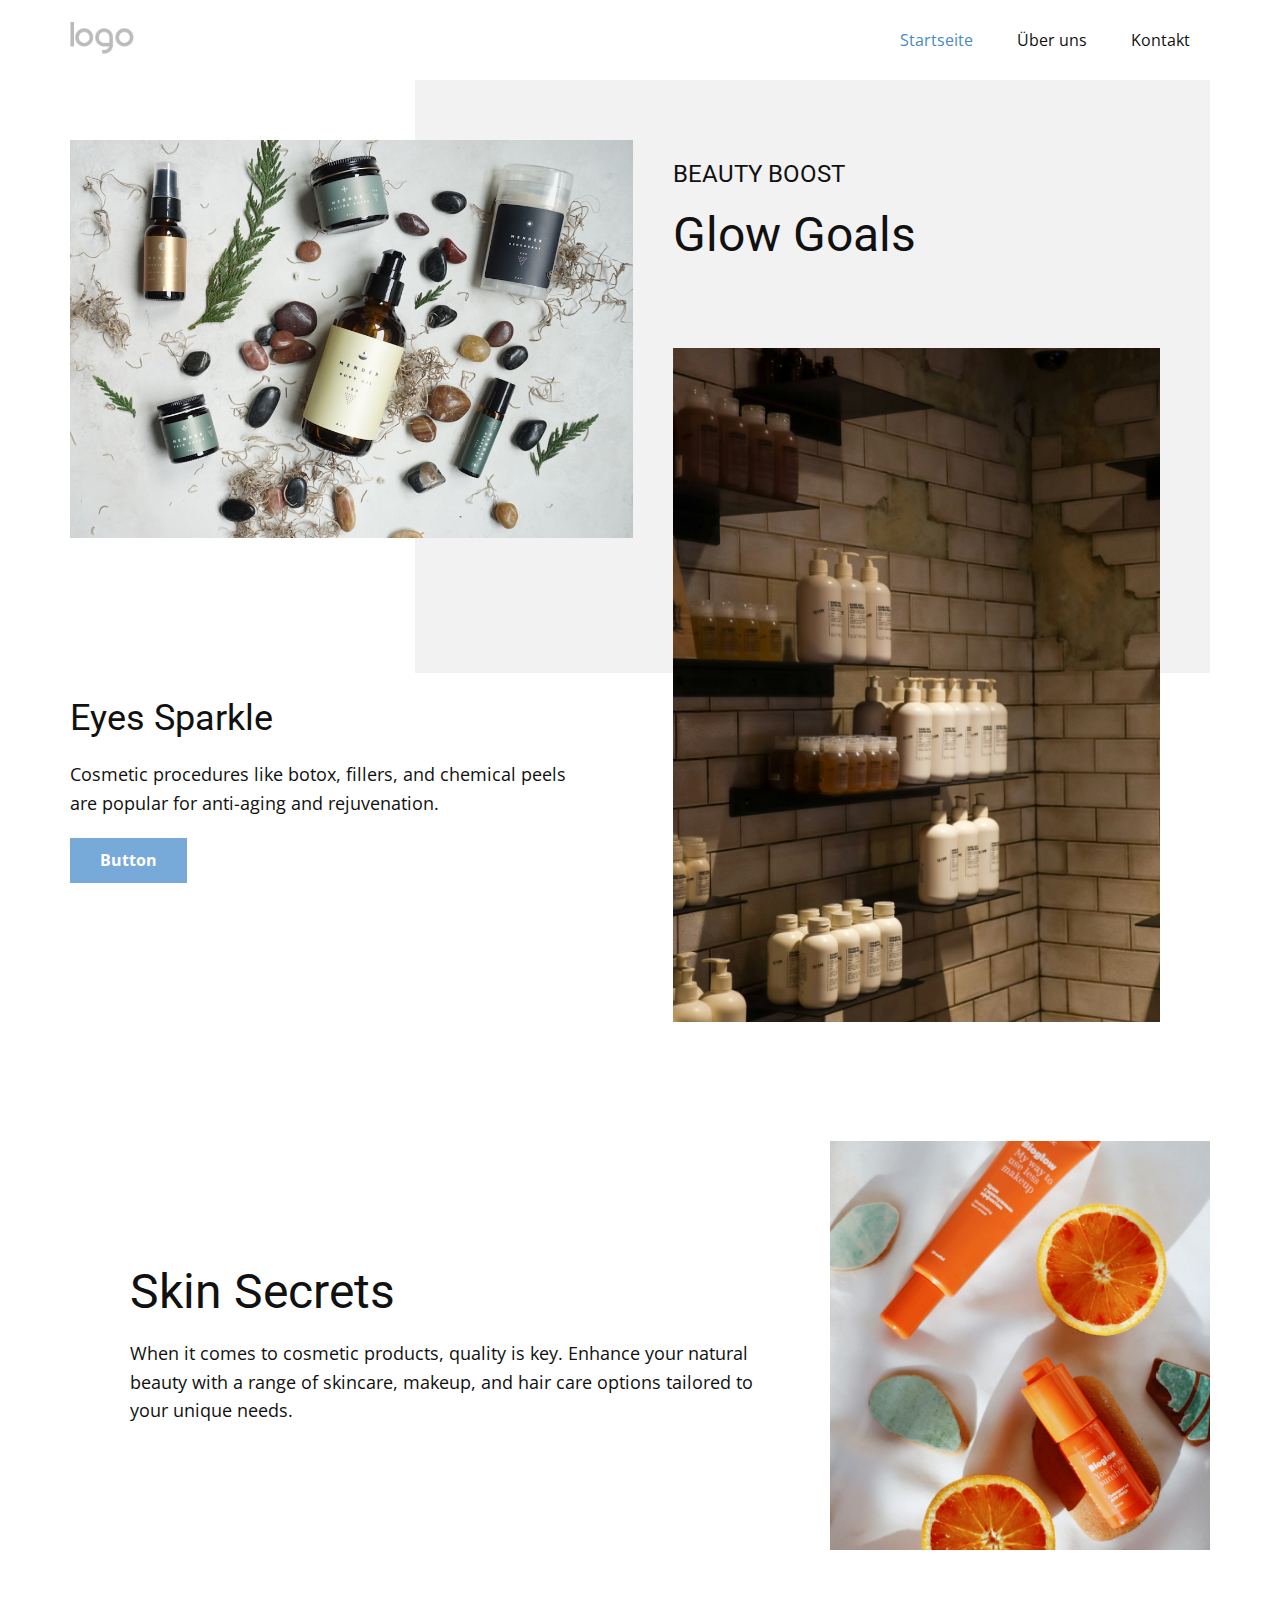
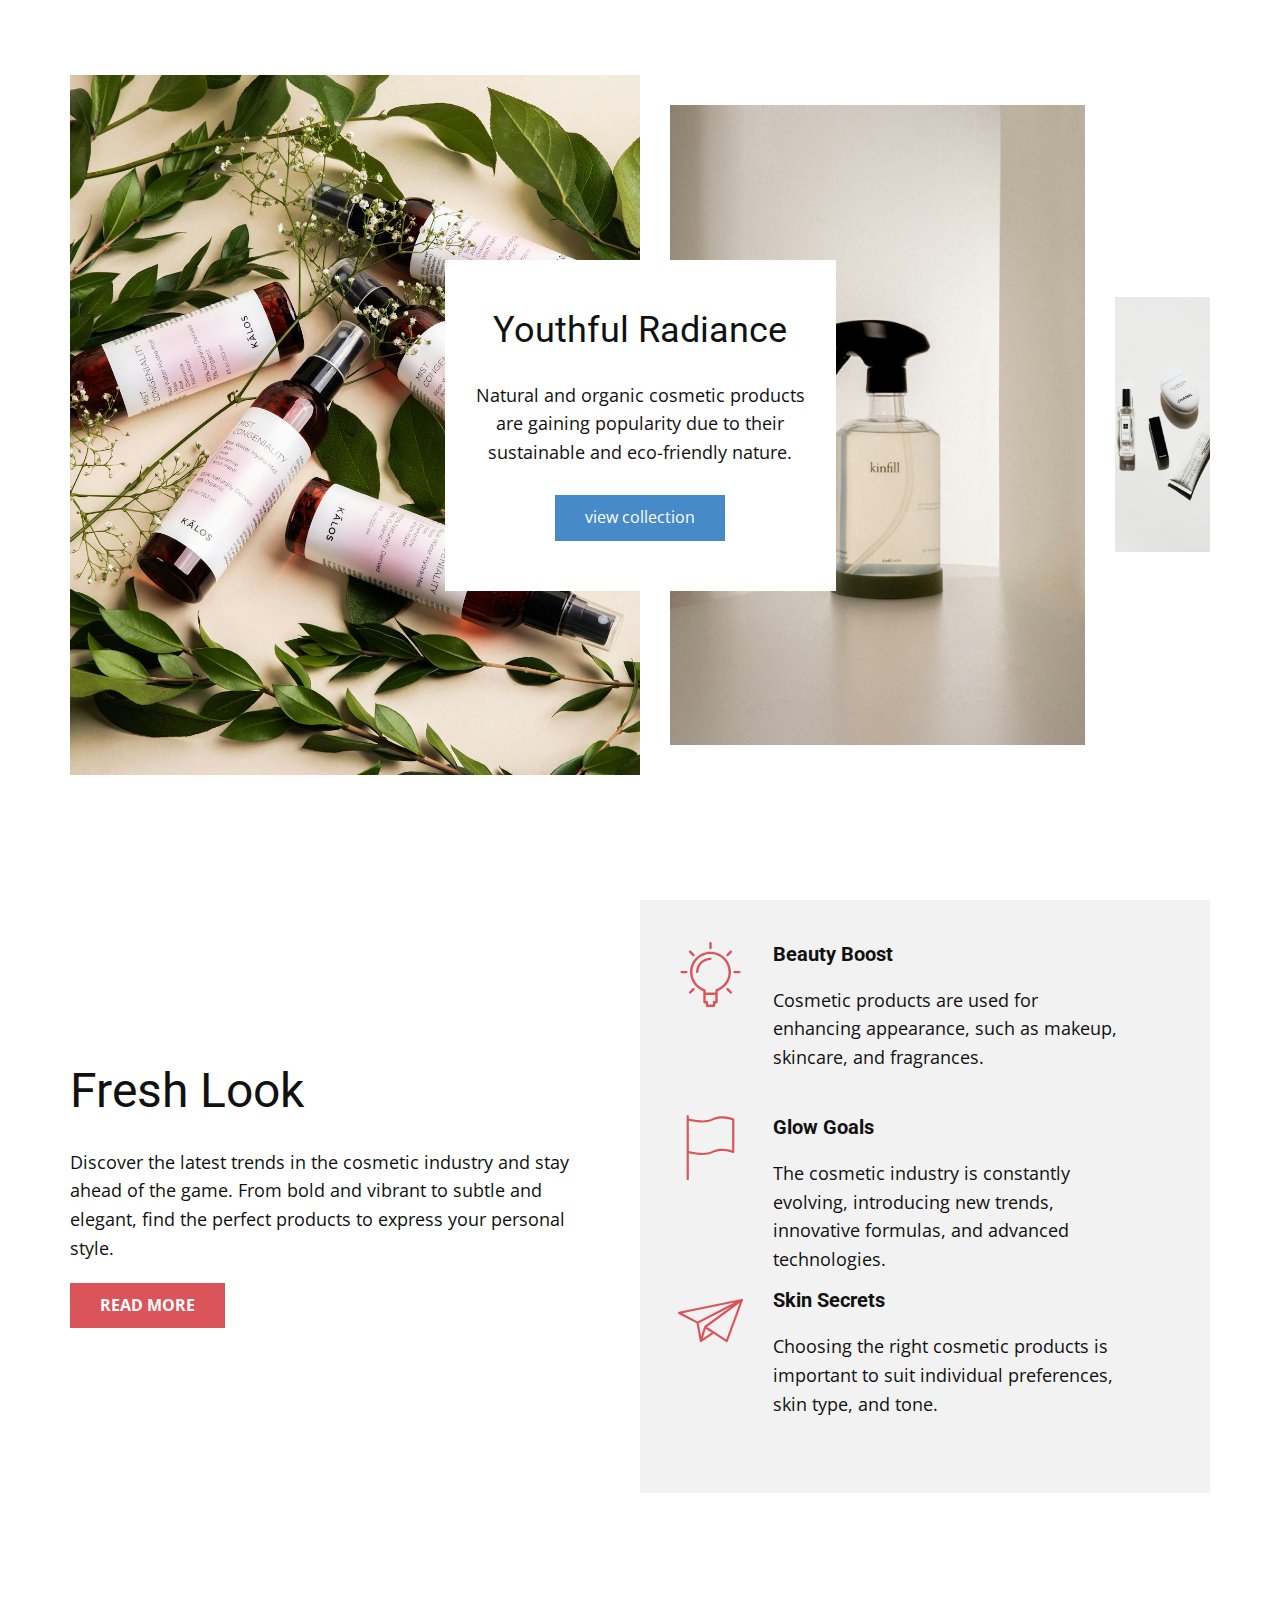
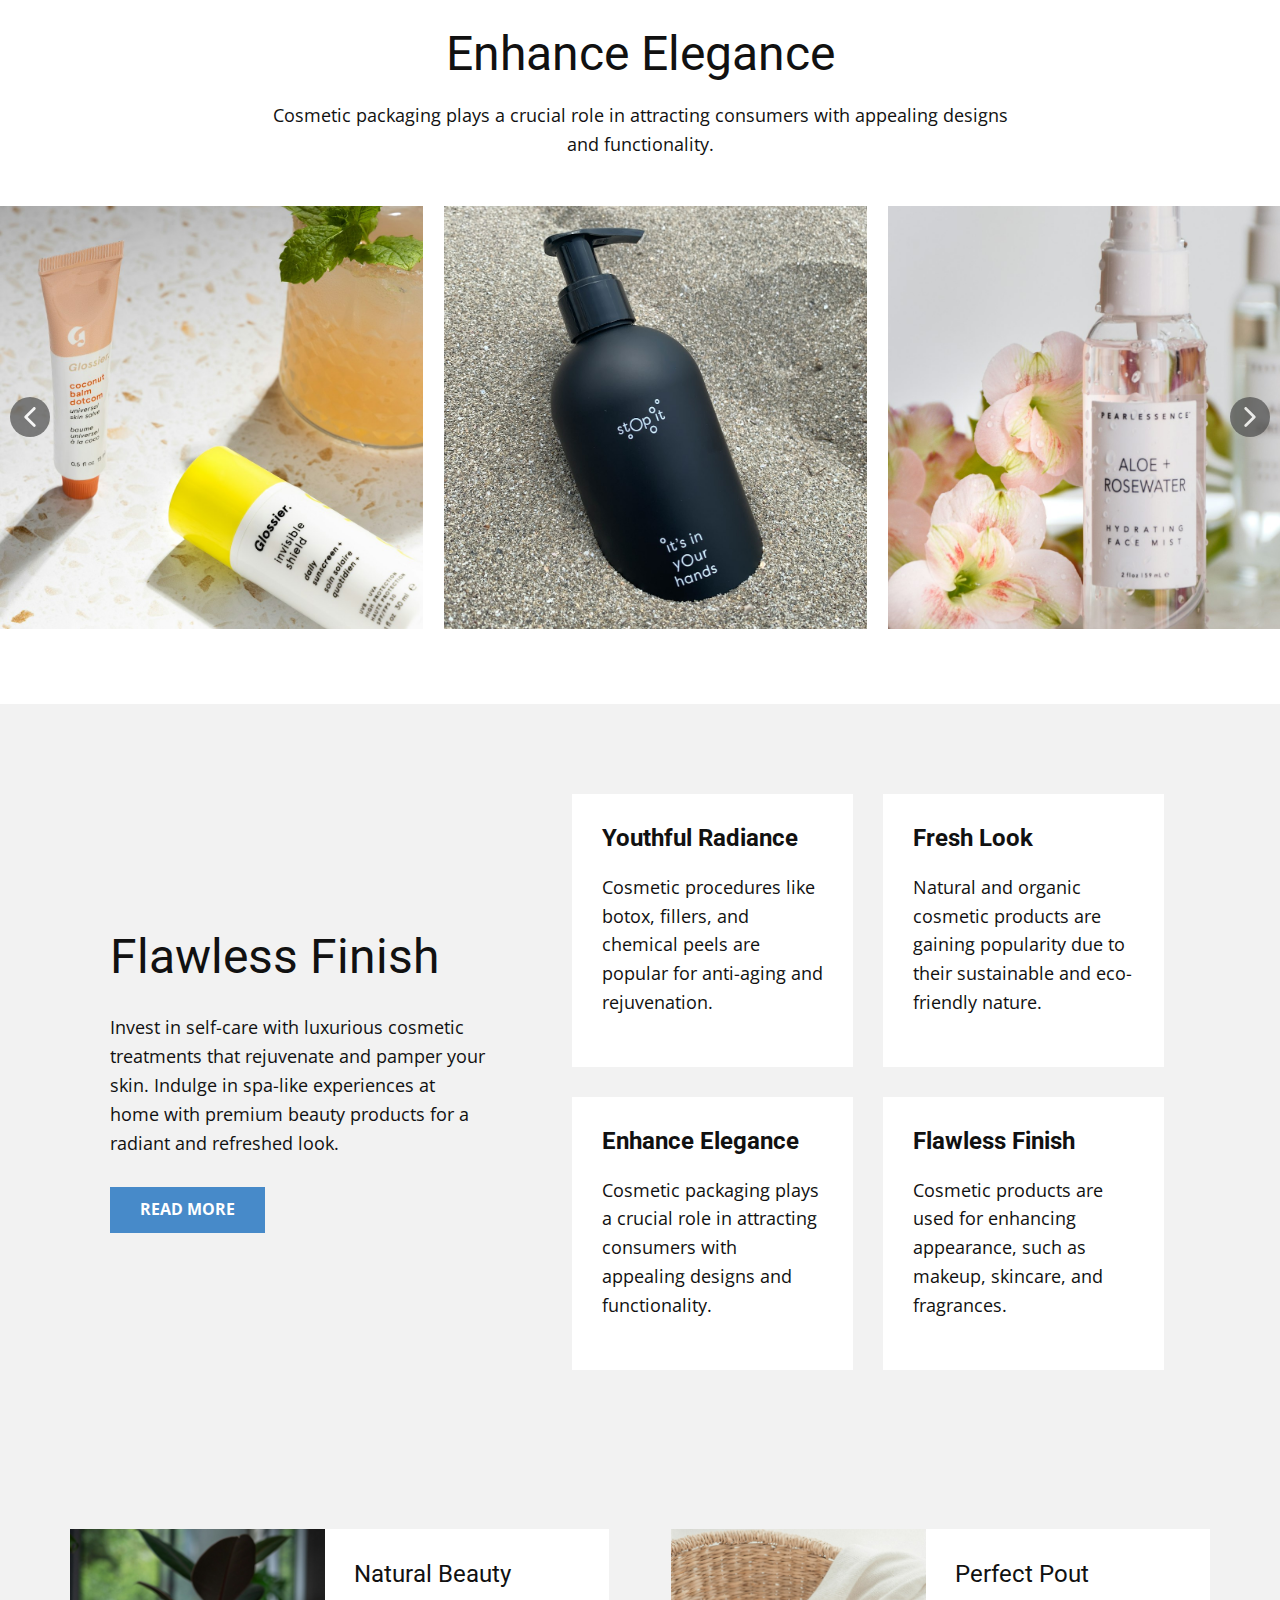
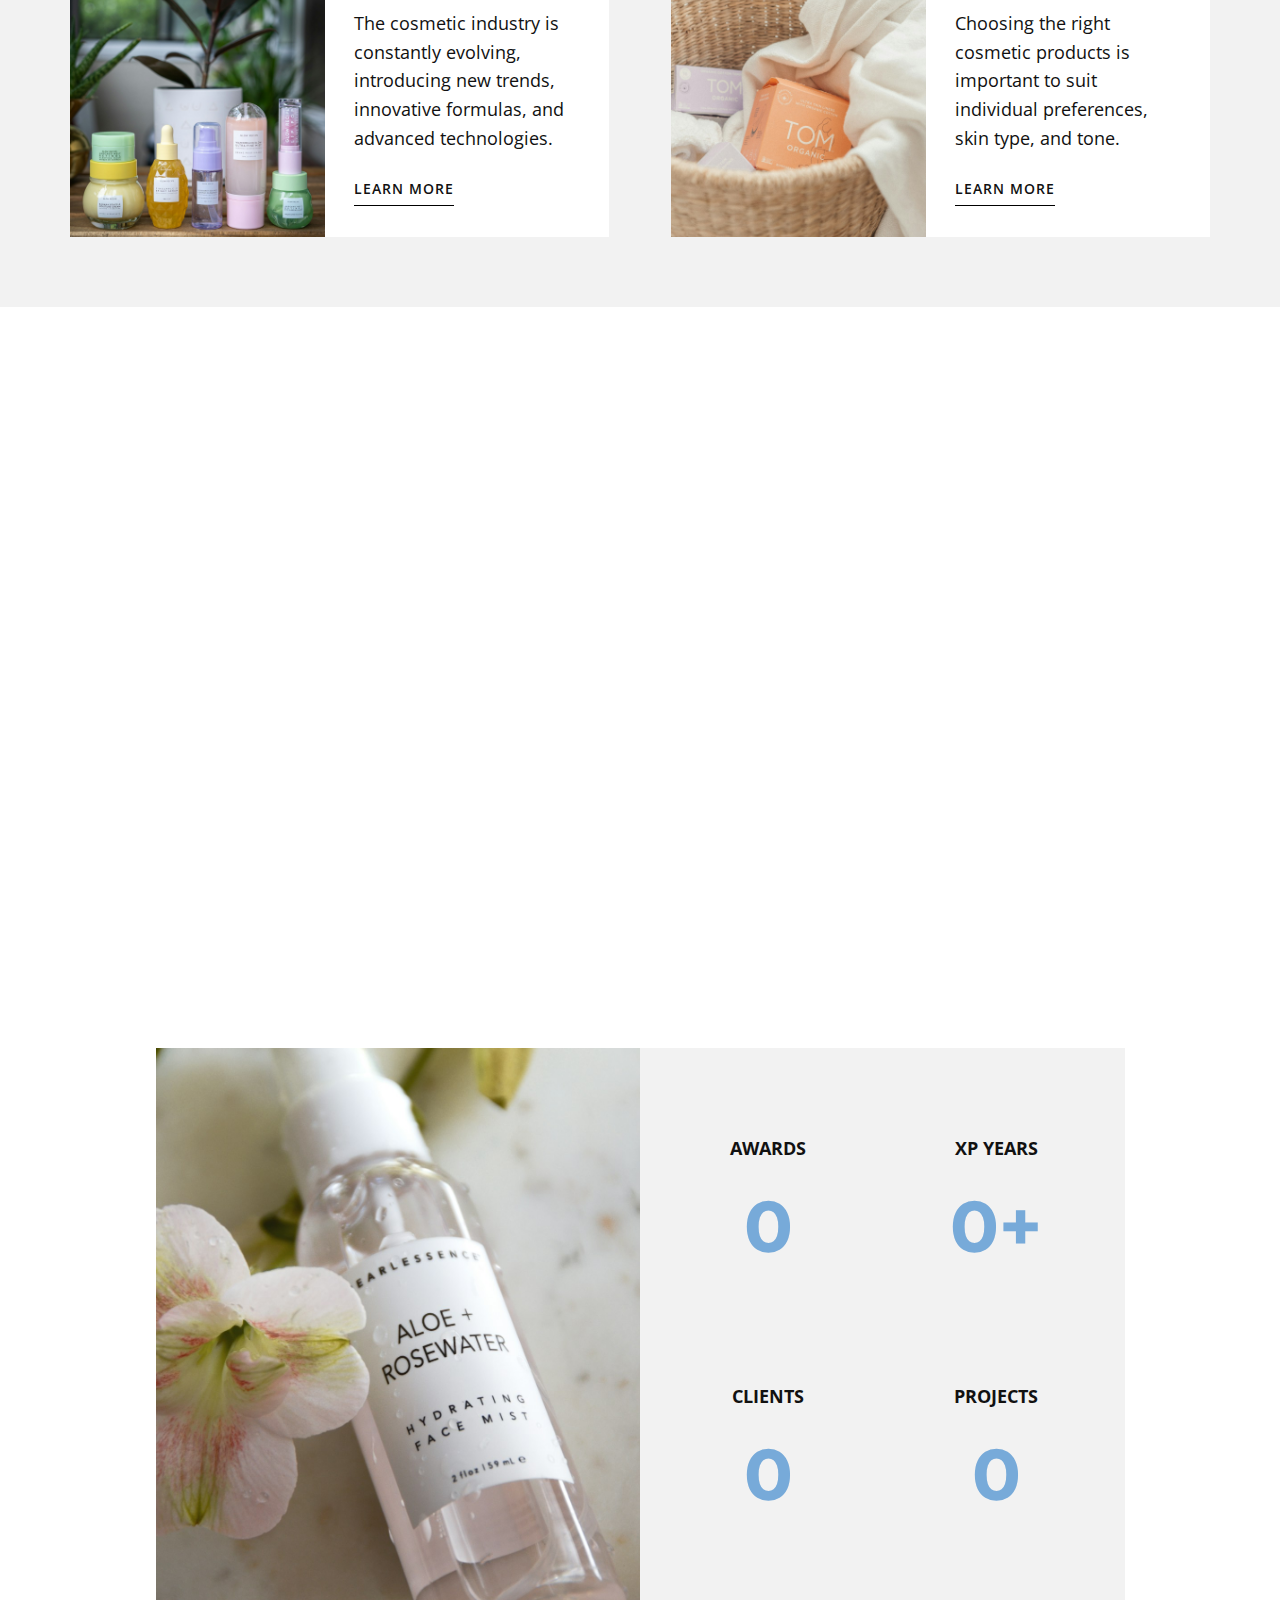
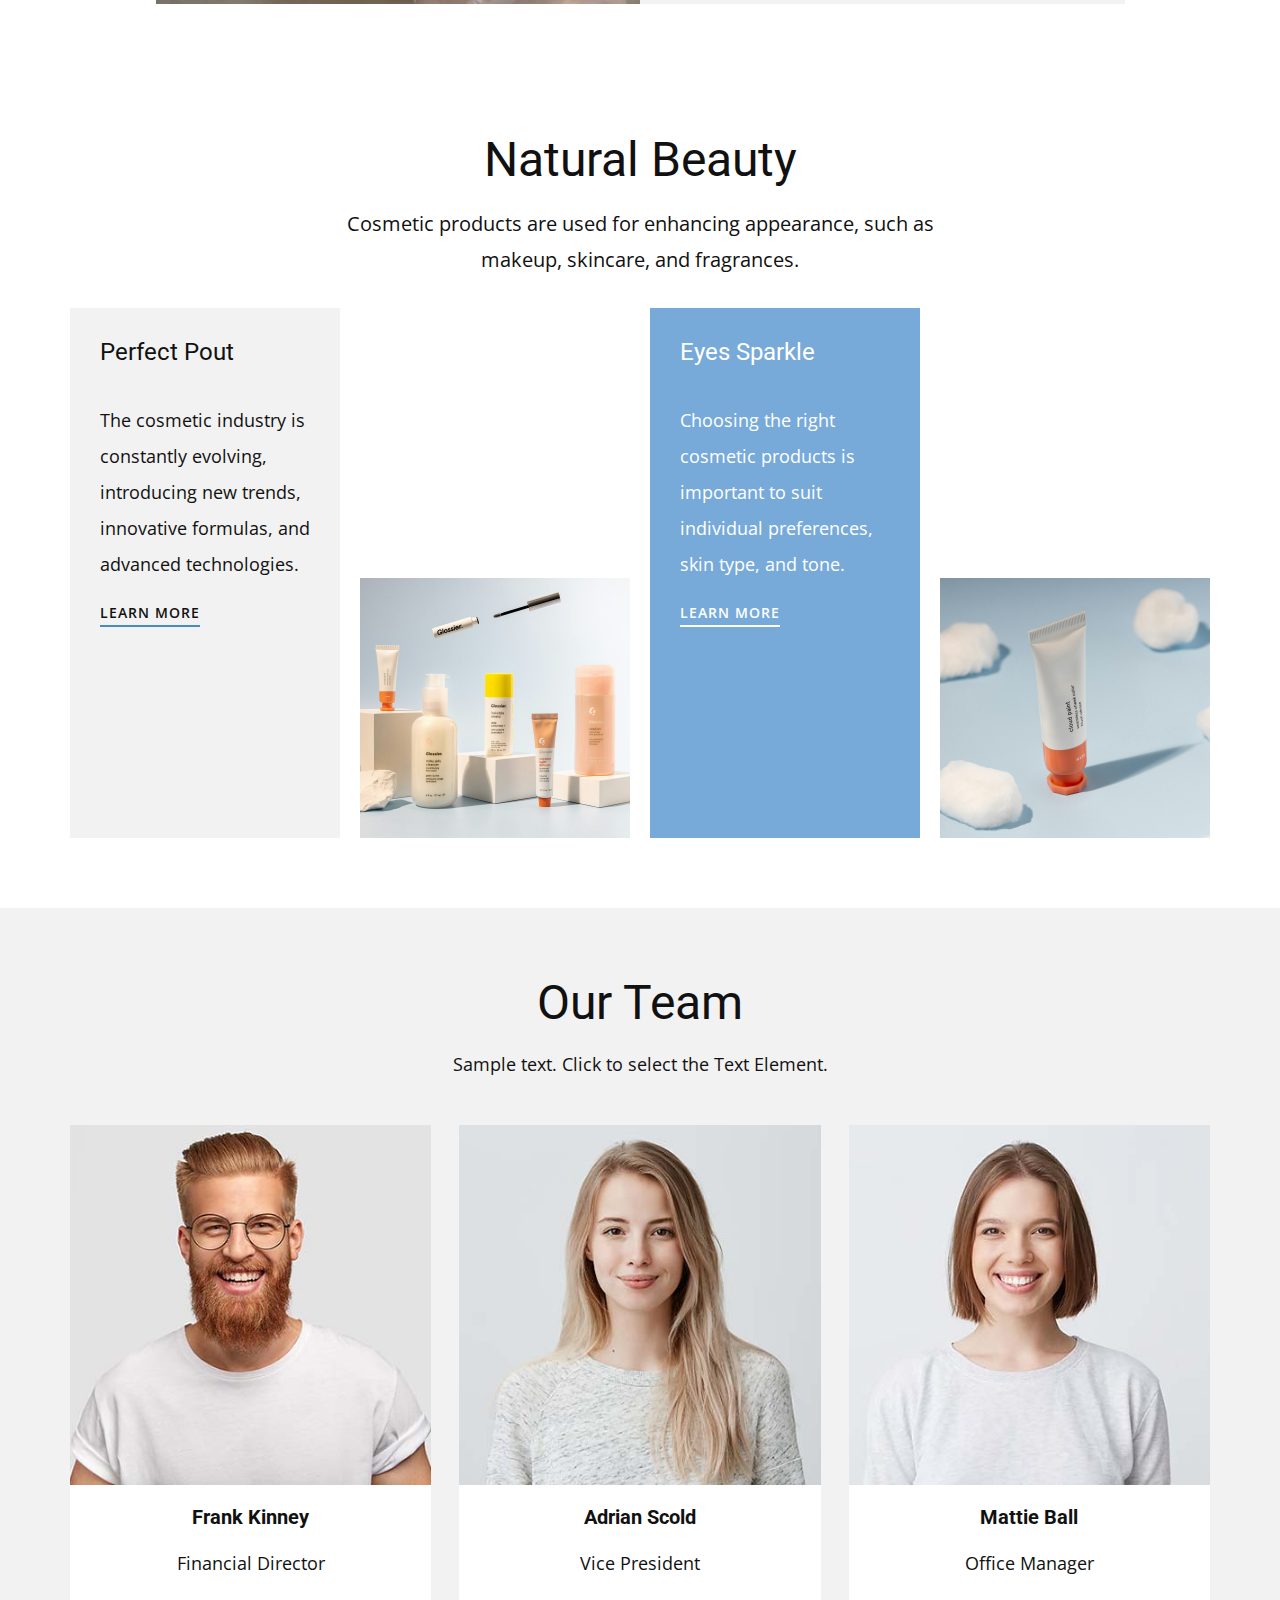
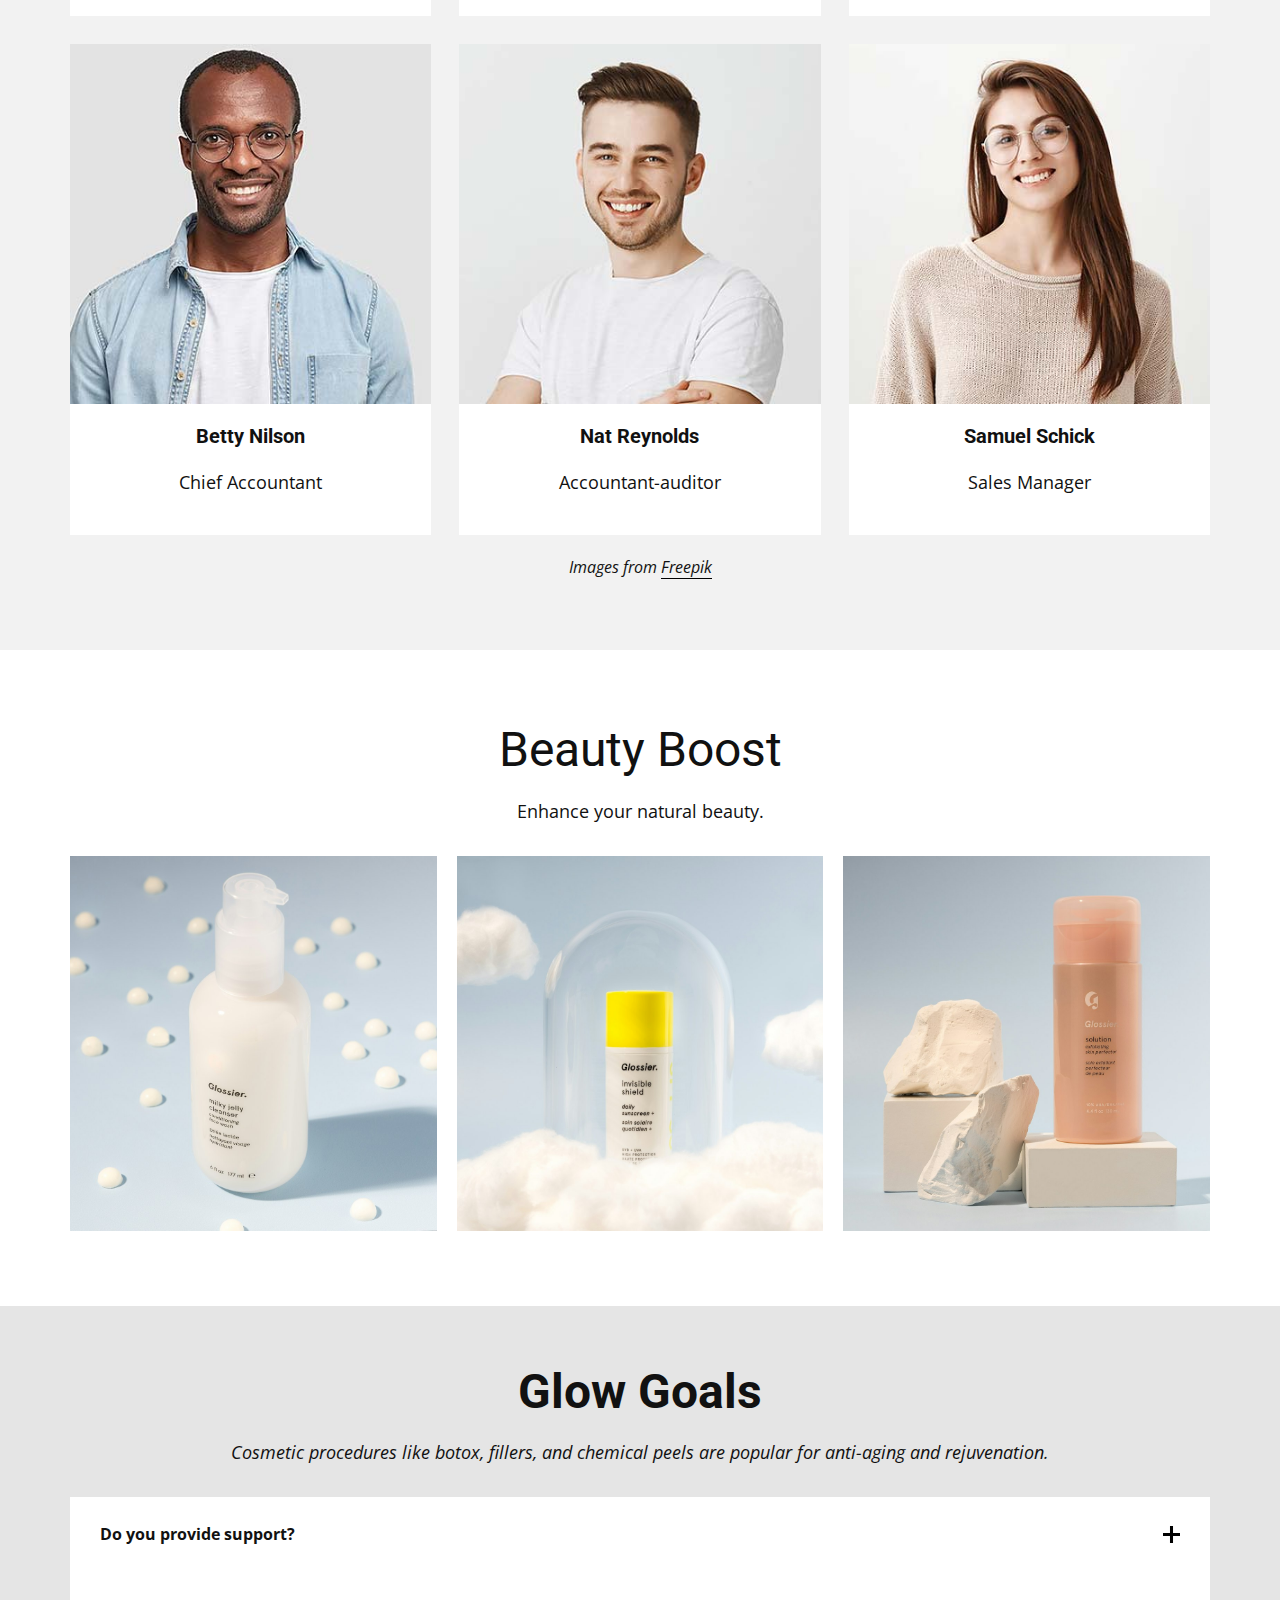
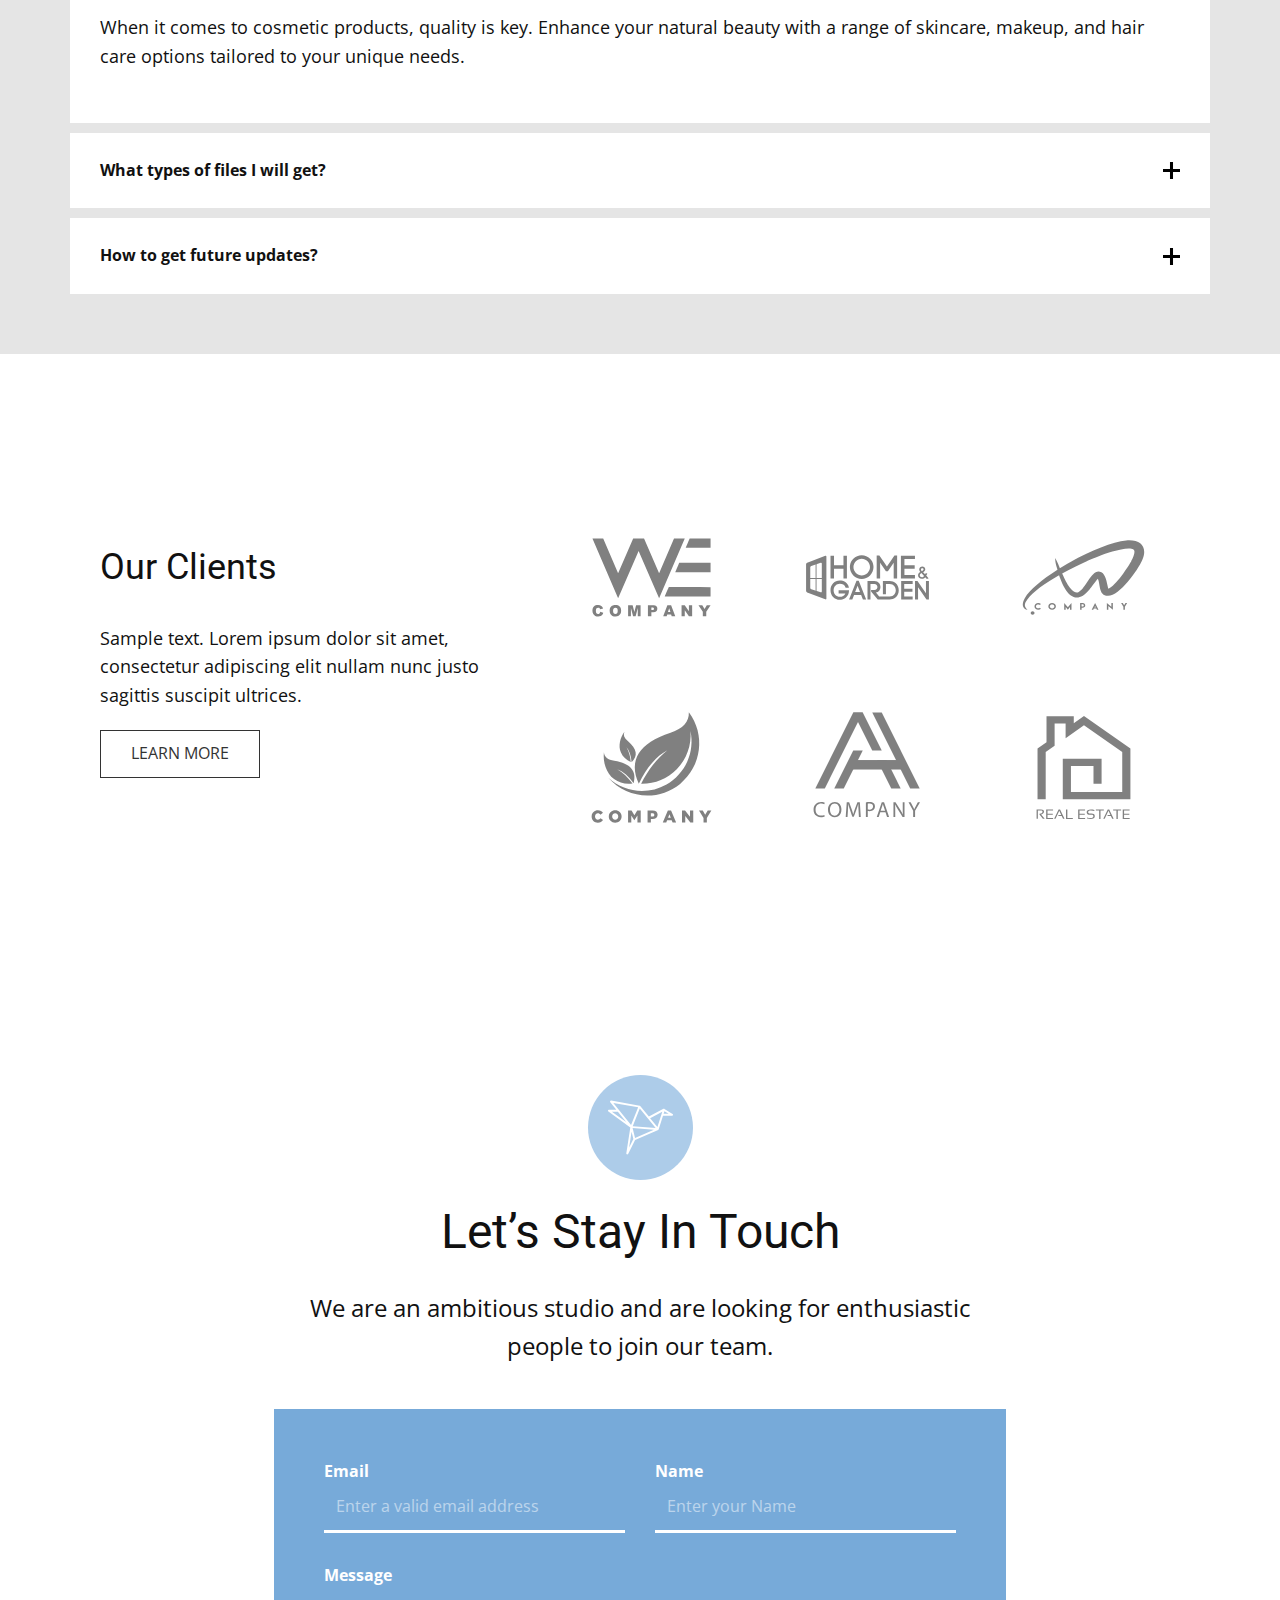
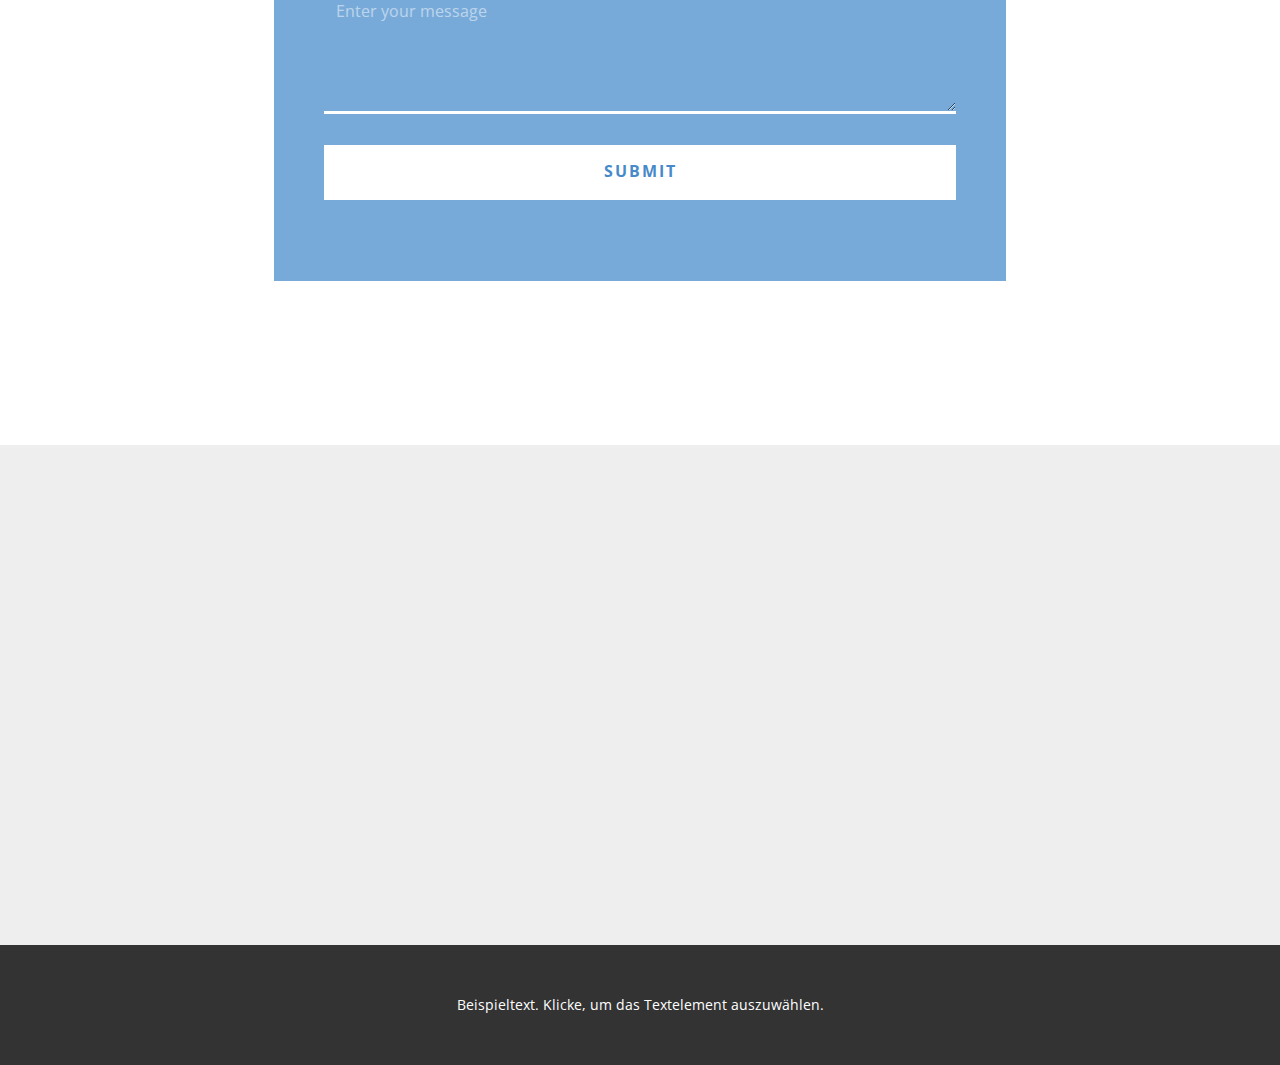
==== commit e96773b3: "remove created with nice page" ====
--- a/index.html
+++ b/index.html
@@ -1,230 +1,318 @@
 <!DOCTYPE html>
-<html style="font-size: 16px;" lang="de"><head>
-    <meta name="viewport" content="width=device-width, initial-scale=1.0">
-    <meta charset="utf-8">
-    <meta name="keywords" content="Glow Goals, Skin Secrets, Fresh Look, Enhance Elegance, Flawless Finish, Natural Beauty, Our Team, Beauty Boost, Glow Goals, Let’s Stay In Touch">
-    <meta name="description" content="">
-    <title>Startseite</title>
-    <link rel="stylesheet" href="nicepage.css" media="screen">
-<link rel="stylesheet" href="index.css" media="screen">
-    <script class="u-script" type="text/javascript" src="jquery.js" defer=""></script>
-    <script class="u-script" type="text/javascript" src="nicepage.js" defer=""></script>
-    <meta name="generator" content="Nicepage 7.1.0, nicepage.com">
-    <meta name="referrer" content="origin">
-    <link id="u-theme-google-font" rel="stylesheet" href="https://fonts.googleapis.com/css?family=Roboto:100,100i,300,300i,400,400i,500,500i,700,700i,900,900i|Open+Sans:300,300i,400,400i,500,500i,600,600i,700,700i,800,800i">
-    <link id="u-page-google-font" rel="stylesheet" href="https://fonts.googleapis.com/css?family=Montserrat:100,100i,200,200i,300,300i,400,400i,500,500i,600,600i,700,700i,800,800i,900,900i">
-    
-    
-    
-    
-    
-    
-    
-    
-    
-    
-    
-    
-    
-    
-    
-    
-    
-    
-    <script type="application/ld+json">{
+<html style="font-size: 16px;" lang="de">
+
+<head>
+  <meta name="viewport" content="width=device-width, initial-scale=1.0">
+  <meta charset="utf-8">
+  <meta name="keywords"
+    content="Glow Goals, Skin Secrets, Fresh Look, Enhance Elegance, Flawless Finish, Natural Beauty, Our Team, Beauty Boost, Glow Goals, Let’s Stay In Touch">
+  <meta name="description" content="">
+  <title>Startseite</title>
+  <link rel="stylesheet" href="nicepage.css" media="screen">
+  <link rel="stylesheet" href="index.css" media="screen">
+  <script class="u-script" type="text/javascript" src="jquery.js" defer=""></script>
+  <script class="u-script" type="text/javascript" src="nicepage.js" defer=""></script>
+  <meta name="generator" content="Nicepage 7.1.0, nicepage.com">
+  <meta name="referrer" content="origin">
+  <link id="u-theme-google-font" rel="stylesheet"
+    href="https://fonts.googleapis.com/css?family=Roboto:100,100i,300,300i,400,400i,500,500i,700,700i,900,900i|Open+Sans:300,300i,400,400i,500,500i,600,600i,700,700i,800,800i">
+  <link id="u-page-google-font" rel="stylesheet"
+    href="https://fonts.googleapis.com/css?family=Montserrat:100,100i,200,200i,300,300i,400,400i,500,500i,600,600i,700,700i,800,800i,900,900i">
+
+
+
+
+
+
+
+
+
+
+
+
+
+
+
+
+
+
+  <script type="application/ld+json">{
 		"@context": "http://schema.org",
 		"@type": "Organization",
 		"name": "Kosmetik",
 		"logo": "images/default-logo.png"
 }</script>
-    <meta name="theme-color" content="#478ac9">
-    <meta property="og:title" content="Startseite">
-    <meta property="og:type" content="website">
-  <meta data-intl-tel-input-cdn-path="intlTelInput/"></head>
-  <body data-home-page="Startseite.html" data-home-page-title="Startseite" data-path-to-root="./" data-include-products="false" class="u-body u-xl-mode" data-lang="de"><header class="u-clearfix u-header u-header" id="sec-22b0"><div class="u-clearfix u-sheet u-valign-middle u-sheet-1">
-        <a href="#" class="u-image u-logo u-image-1">
-          <img src="images/default-logo.png" class="u-logo-image u-logo-image-1">
-        </a>
-        <nav class="u-menu u-menu-one-level u-offcanvas u-menu-1">
-          <div class="menu-collapse" style="font-size: 1rem; letter-spacing: 0px;">
-            <a class="u-button-style u-custom-left-right-menu-spacing u-custom-padding-bottom u-custom-top-bottom-menu-spacing u-hamburger-link u-nav-link u-text-active-palette-1-base u-text-hover-palette-2-base" href="#">
-              <svg class="u-svg-link" viewBox="0 0 24 24"><use xlink:href="#menu-hamburger"></use></svg>
-              <svg class="u-svg-content" version="1.1" id="menu-hamburger" viewBox="0 0 16 16" x="0px" y="0px" xmlns:xlink="http://www.w3.org/1999/xlink" xmlns="http://www.w3.org/2000/svg"><g><rect y="1" width="16" height="2"></rect><rect y="7" width="16" height="2"></rect><rect y="13" width="16" height="2"></rect>
-</g></svg>
-            </a>
-          </div>
-          <div class="u-nav-container">
-            <ul class="u-nav u-unstyled u-nav-1"><li class="u-nav-item"><a class="u-button-style u-nav-link u-text-active-palette-1-base u-text-hover-palette-2-base" href="./" style="padding: 10px 20px;">Startseite</a>
-</li><li class="u-nav-item"><a class="u-button-style u-nav-link u-text-active-palette-1-base u-text-hover-palette-2-base" href="Über-uns.html" style="padding: 10px 20px;">Über uns</a>
-</li><li class="u-nav-item"><a class="u-button-style u-nav-link u-text-active-palette-1-base u-text-hover-palette-2-base" href="Kontakt.html" style="padding: 10px 20px;">Kontakt</a>
-</li></ul>
-          </div>
-          <div class="u-nav-container-collapse">
-            <div class="u-black u-container-style u-inner-container-layout u-opacity u-opacity-95 u-sidenav">
-              <div class="u-inner-container-layout u-sidenav-overflow">
-                <div class="u-menu-close"></div>
-                <ul class="u-align-center u-nav u-popupmenu-items u-unstyled u-nav-2"><li class="u-nav-item"><a class="u-button-style u-nav-link" href="./">Startseite</a>
-</li><li class="u-nav-item"><a class="u-button-style u-nav-link" href="Über-uns.html">Über uns</a>
-</li><li class="u-nav-item"><a class="u-button-style u-nav-link" href="Kontakt.html">Kontakt</a>
-</li></ul>
-              </div>
-            </div>
-            <div class="u-black u-menu-overlay u-opacity u-opacity-70"></div>
-          </div>
-        </nav>
-      </div></header> 
-    <section class="u-clearfix u-section-1" id="sec-e15e">
-      <div class="u-clearfix u-sheet u-sheet-1">
-        <div class="custom-expanded u-grey-5 u-shape u-shape-rectangle u-shape-1"></div>
-        <div class="data-layout-selected u-clearfix u-gutter-40 u-layout-wrap u-layout-wrap-1">
-          <div class="u-layout">
-            <div class="u-layout-row">
-              <div class="u-size-32 u-size-60-md">
-                <div class="u-layout-col">
-                  <div class="u-container-style u-image u-layout-cell u-left-cell u-size-40 u-image-1">
-                    <div class="u-container-layout u-valign-top u-container-layout-1"></div>
+  <meta name="theme-color" content="#478ac9">
+  <meta property="og:title" content="Startseite">
+  <meta property="og:type" content="website">
+  <meta data-intl-tel-input-cdn-path="intlTelInput/">
+</head>
+
+<body data-home-page="Startseite.html" data-home-page-title="Startseite" data-path-to-root="./"
+  data-include-products="false" class="u-body u-xl-mode" data-lang="de">
+  <header class="u-clearfix u-header u-header" id="sec-22b0">
+    <div class="u-clearfix u-sheet u-valign-middle u-sheet-1">
+      <a href="#" class="u-image u-logo u-image-1">
+        <img src="images/default-logo.png" class="u-logo-image u-logo-image-1">
+      </a>
+      <nav class="u-menu u-menu-one-level u-offcanvas u-menu-1">
+        <div class="menu-collapse" style="font-size: 1rem; letter-spacing: 0px;">
+          <a class="u-button-style u-custom-left-right-menu-spacing u-custom-padding-bottom u-custom-top-bottom-menu-spacing u-hamburger-link u-nav-link u-text-active-palette-1-base u-text-hover-palette-2-base"
+            href="#">
+            <svg class="u-svg-link" viewBox="0 0 24 24">
+              <use xlink:href="#menu-hamburger"></use>
+            </svg>
+            <svg class="u-svg-content" version="1.1" id="menu-hamburger" viewBox="0 0 16 16" x="0px" y="0px"
+              xmlns:xlink="http://www.w3.org/1999/xlink" xmlns="http://www.w3.org/2000/svg">
+              <g>
+                <rect y="1" width="16" height="2"></rect>
+                <rect y="7" width="16" height="2"></rect>
+                <rect y="13" width="16" height="2"></rect>
+              </g>
+            </svg>
+          </a>
+        </div>
+        <div class="u-nav-container">
+          <ul class="u-nav u-unstyled u-nav-1">
+            <li class="u-nav-item"><a
+                class="u-button-style u-nav-link u-text-active-palette-1-base u-text-hover-palette-2-base" href="./"
+                style="padding: 10px 20px;">Startseite</a>
+            </li>
+            <li class="u-nav-item"><a
+                class="u-button-style u-nav-link u-text-active-palette-1-base u-text-hover-palette-2-base"
+                href="Über-uns.html" style="padding: 10px 20px;">Über uns</a>
+            </li>
+            <li class="u-nav-item"><a
+                class="u-button-style u-nav-link u-text-active-palette-1-base u-text-hover-palette-2-base"
+                href="Kontakt.html" style="padding: 10px 20px;">Kontakt</a>
+            </li>
+          </ul>
+        </div>
+        <div class="u-nav-container-collapse">
+          <div class="u-black u-container-style u-inner-container-layout u-opacity u-opacity-95 u-sidenav">
+            <div class="u-inner-container-layout u-sidenav-overflow">
+              <div class="u-menu-close"></div>
+              <ul class="u-align-center u-nav u-popupmenu-items u-unstyled u-nav-2">
+                <li class="u-nav-item"><a class="u-button-style u-nav-link" href="./">Startseite</a>
+                </li>
+                <li class="u-nav-item"><a class="u-button-style u-nav-link" href="Über-uns.html">Über uns</a>
+                </li>
+                <li class="u-nav-item"><a class="u-button-style u-nav-link" href="Kontakt.html">Kontakt</a>
+                </li>
+              </ul>
+            </div>
+          </div>
+          <div class="u-black u-menu-overlay u-opacity u-opacity-70"></div>
+        </div>
+      </nav>
+    </div>
+  </header>
+  <section class="u-clearfix u-section-1" id="sec-e15e">
+    <div class="u-clearfix u-sheet u-sheet-1">
+      <div class="custom-expanded u-grey-5 u-shape u-shape-rectangle u-shape-1"></div>
+      <div class="data-layout-selected u-clearfix u-gutter-40 u-layout-wrap u-layout-wrap-1">
+        <div class="u-layout">
+          <div class="u-layout-row">
+            <div class="u-size-32 u-size-60-md">
+              <div class="u-layout-col">
+                <div class="u-container-style u-image u-layout-cell u-left-cell u-size-40 u-image-1">
+                  <div class="u-container-layout u-valign-top u-container-layout-1"></div>
+                </div>
+                <div
+                  class="u-align-left u-container-align-left u-container-style u-layout-cell u-left-cell u-shape-rectangle u-size-20 u-layout-cell-2">
+                  <div class="u-container-layout u-valign-middle u-container-layout-2">
+                    <h3 class="u-align-left u-text u-text-default u-text-1">Eyes Sparkle</h3>
+                    <p class="u-align-left u-text u-text-2">Cosmetic procedures like botox, fillers, and chemical peels
+                      are popular for anti-aging and rejuvenation.</p>
+                    <a href="" class="u-align-left u-btn u-button-style u-palette-1-light-1 u-btn-1"
+                      data-animation-name="" data-animation-duration="0" data-animation-delay="0"
+                      data-animation-direction="">Button</a>
                   </div>
-                  <div class="u-align-left u-container-align-left u-container-style u-layout-cell u-left-cell u-shape-rectangle u-size-20 u-layout-cell-2">
-                    <div class="u-container-layout u-valign-middle u-container-layout-2">
-                      <h3 class="u-align-left u-text u-text-default u-text-1">Eyes Sparkle</h3>
-                      <p class="u-align-left u-text u-text-2">Cosmetic procedures like botox, fillers, and chemical peels are popular for anti-aging and rejuvenation.</p>
-                      <a href="" class="u-align-left u-btn u-button-style u-palette-1-light-1 u-btn-1" data-animation-name="" data-animation-duration="0" data-animation-delay="0" data-animation-direction="">Button</a>
-                    </div>
+                </div>
+              </div>
+            </div>
+            <div class="u-size-28 u-size-60-md">
+              <div class="u-layout-col">
+                <div
+                  class="u-container-align-left u-container-style u-layout-cell u-right-cell u-size-20 u-layout-cell-3">
+                  <div class="u-container-layout u-valign-top u-container-layout-3">
+                    <h4 class="u-align-left u-text u-text-3">Beauty Boost</h4>
+                    <h2 class="u-align-left u-text u-text-4">Glow Goals</h2>
                   </div>
                 </div>
-              </div>
-              <div class="u-size-28 u-size-60-md">
-                <div class="u-layout-col">
-                  <div class="u-container-align-left u-container-style u-layout-cell u-right-cell u-size-20 u-layout-cell-3">
-                    <div class="u-container-layout u-valign-top u-container-layout-3">
-                      <h4 class="u-align-left u-text u-text-3">Beauty Boost</h4>
-                      <h2 class="u-align-left u-text u-text-4">Glow Goals</h2>
-                    </div>
-                  </div>
-                  <div class="u-container-style u-image u-layout-cell u-right-cell u-size-40 u-image-2">
-                    <div class="u-container-layout u-container-layout-4"></div>
-                  </div>
-                </div>
-              </div>
-            </div>
-          </div>
-        </div>
-      </div>
-    </section>
-    <section class="u-clearfix u-container-align-center u-section-2" id="sec-0649">
-      <div class="u-clearfix u-sheet u-valign-middle u-sheet-1">
-        <div class="data-layout-selected u-clearfix u-expanded-width u-gutter-0 u-layout-spacing-vertical u-layout-wrap u-layout-wrap-1">
-          <div class="u-layout">
-            <div class="u-layout-row">
-              <div class="u-align-left u-container-align-left u-container-style u-layout-cell u-left-cell u-size-40 u-layout-cell-1">
-                <div class="u-container-layout u-valign-middle u-container-layout-1">
-                  <h2 class="u-align-left u-text u-text-default u-text-1">Skin Secrets</h2>
-                  <p class="u-align-left u-text u-text-2">When it comes to cosmetic products, quality is key. Enhance your natural beauty with a range of skincare, makeup, and hair care options tailored to your unique needs.</p>
-                </div>
-              </div>
-              <div class="u-container-style u-image u-layout-cell u-right-cell u-size-20 u-image-1" src="">
-                <div class="u-container-layout u-container-layout-2"></div>
-              </div>
-            </div>
-          </div>
-        </div>
-      </div>
-    </section>
-    <section class="u-align-center u-clearfix u-container-align-center u-section-3" id="sec-eb87">
-      <div class="u-clearfix u-sheet u-valign-middle-xl u-sheet-1">
-        <div class="u-clearfix u-expanded-width u-gutter-0 u-layout-wrap u-layout-wrap-1">
-          <div class="u-layout">
-            <div class="u-layout-row">
-              <div class="u-container-style u-image u-layout-cell u-right-cell u-size-30 u-image-1">
-                <div class="u-container-layout u-valign-middle u-container-layout-1"></div>
-              </div>
-              <div class="u-container-style u-layout-cell u-size-25 u-layout-cell-2">
-                <div class="u-container-layout u-valign-middle u-container-layout-2">
-                  <img alt="" class="u-expanded-width u-image u-image-default u-image-2" imgwidth="888" imgheight="1331" src="images/photo-1617182700058-e493c8dd98da.jpeg">
-                </div>
-              </div>
-              <div class="u-container-style u-hidden-sm u-hidden-xs u-layout-cell u-left-cell u-size-5 u-layout-cell-3">
-                <div class="u-container-layout u-valign-middle u-container-layout-3">
-                  <img alt="" class="u-expanded-width u-image u-image-default u-image-3" imgwidth="261" imgheight="876" src="images/photo-1617213226302-99a82b62626f.jpeg">
-                </div>
-              </div>
-            </div>
-          </div>
-        </div>
-        <div class="u-container-style u-group u-white u-group-1">
-          <div class="u-container-layout u-valign-middle u-container-layout-4">
-            <h3 class="u-align-center u-heading-font u-text u-text-default u-text-1">Youthful Radiance</h3>
-            <p class="u-align-center u-text u-text-font u-text-2">Natural and organic cosmetic products are gaining popularity due to their sustainable and eco-friendly nature.</p>
-            <a href="#" class="u-btn u-button-style u-btn-1">view collection</a>
-          </div>
-        </div>
-      </div>
-    </section>
-    <section class="u-align-center u-clearfix u-container-align-center u-section-4" id="sec-6b29">
-      <div class="u-clearfix u-sheet u-valign-middle u-sheet-1">
-        <div class="data-layout-selected u-clearfix u-expanded-width u-layout-wrap u-layout-wrap-1">
-          <div class="u-layout">
-            <div class="u-layout-row">
-              <div class="u-container-align-left u-container-style u-layout-cell u-shape-rectangle u-size-27-lg u-size-30-xl u-size-60-md u-size-60-sm u-size-60-xs u-layout-cell-1">
-                <div class="u-container-layout u-valign-middle u-container-layout-1">
-                  <h2 class="u-align-left u-text u-text-1">Fresh Look</h2>
-                  <p class="u-align-left u-text u-text-2">Discover the latest trends in the cosmetic industry and stay ahead of the game. From bold and vibrant to subtle and elegant, find the perfect products to express your personal style.</p>
-                  <a href="#" class="u-align-left u-btn u-button-style u-palette-2-base u-btn-1">Read More</a>
-                </div>
-              </div>
-              <div class="u-container-align-left-sm u-container-align-left-xs u-container-style u-grey-5 u-layout-cell u-shape-rectangle u-size-30-xl u-size-33-lg u-size-60-md u-size-60-sm u-size-60-xs u-layout-cell-2">
-                <div class="u-container-layout u-valign-middle u-container-layout-2">
-                  <div class="u-expanded-width-sm u-expanded-width-xs u-list u-list-1">
-                    <div class="u-repeater u-repeater-1">
-                      <div class="u-container-style u-list-item u-repeater-item">
-                        <div class="u-container-layout u-similar-container u-container-layout-3">
-                          <span class="u-align-left u-icon u-text-palette-2-base u-icon-1">
-                            <svg class="u-svg-link" preserveAspectRatio="xMidYMin slice" viewBox="0 0 54 54" style=""><use xlink:href="#svg-f8bd"></use></svg>
-                            <svg class="u-svg-content" viewBox="0 0 54 54" x="0px" y="0px" id="svg-f8bd" style="enable-background:new 0 0 54 54;"><g><path d="M27,8c-9.374,0-17,7.626-17,17c0,7.112,4.391,13.412,11,15.9V50c0,0.553,0.447,1,1,1h1v2c0,0.553,0.447,1,1,1h6
+                <div class="u-container-style u-image u-layout-cell u-right-cell u-size-40 u-image-2">
+                  <div class="u-container-layout u-container-layout-4"></div>
+                </div>
+              </div>
+            </div>
+          </div>
+        </div>
+      </div>
+    </div>
+  </section>
+  <section class="u-clearfix u-container-align-center u-section-2" id="sec-0649">
+    <div class="u-clearfix u-sheet u-valign-middle u-sheet-1">
+      <div
+        class="data-layout-selected u-clearfix u-expanded-width u-gutter-0 u-layout-spacing-vertical u-layout-wrap u-layout-wrap-1">
+        <div class="u-layout">
+          <div class="u-layout-row">
+            <div
+              class="u-align-left u-container-align-left u-container-style u-layout-cell u-left-cell u-size-40 u-layout-cell-1">
+              <div class="u-container-layout u-valign-middle u-container-layout-1">
+                <h2 class="u-align-left u-text u-text-default u-text-1">Skin Secrets</h2>
+                <p class="u-align-left u-text u-text-2">When it comes to cosmetic products, quality is key. Enhance your
+                  natural beauty with a range of skincare, makeup, and hair care options tailored to your unique needs.
+                </p>
+              </div>
+            </div>
+            <div class="u-container-style u-image u-layout-cell u-right-cell u-size-20 u-image-1" src="">
+              <div class="u-container-layout u-container-layout-2"></div>
+            </div>
+          </div>
+        </div>
+      </div>
+    </div>
+  </section>
+  <section class="u-align-center u-clearfix u-container-align-center u-section-3" id="sec-eb87">
+    <div class="u-clearfix u-sheet u-valign-middle-xl u-sheet-1">
+      <div class="u-clearfix u-expanded-width u-gutter-0 u-layout-wrap u-layout-wrap-1">
+        <div class="u-layout">
+          <div class="u-layout-row">
+            <div class="u-container-style u-image u-layout-cell u-right-cell u-size-30 u-image-1">
+              <div class="u-container-layout u-valign-middle u-container-layout-1"></div>
+            </div>
+            <div class="u-container-style u-layout-cell u-size-25 u-layout-cell-2">
+              <div class="u-container-layout u-valign-middle u-container-layout-2">
+                <img alt="" class="u-expanded-width u-image u-image-default u-image-2" imgwidth="888" imgheight="1331"
+                  src="images/photo-1617182700058-e493c8dd98da.jpeg">
+              </div>
+            </div>
+            <div class="u-container-style u-hidden-sm u-hidden-xs u-layout-cell u-left-cell u-size-5 u-layout-cell-3">
+              <div class="u-container-layout u-valign-middle u-container-layout-3">
+                <img alt="" class="u-expanded-width u-image u-image-default u-image-3" imgwidth="261" imgheight="876"
+                  src="images/photo-1617213226302-99a82b62626f.jpeg">
+              </div>
+            </div>
+          </div>
+        </div>
+      </div>
+      <div class="u-container-style u-group u-white u-group-1">
+        <div class="u-container-layout u-valign-middle u-container-layout-4">
+          <h3 class="u-align-center u-heading-font u-text u-text-default u-text-1">Youthful Radiance</h3>
+          <p class="u-align-center u-text u-text-font u-text-2">Natural and organic cosmetic products are gaining
+            popularity due to their sustainable and eco-friendly nature.</p>
+          <a href="#" class="u-btn u-button-style u-btn-1">view collection</a>
+        </div>
+      </div>
+    </div>
+  </section>
+  <section class="u-align-center u-clearfix u-container-align-center u-section-4" id="sec-6b29">
+    <div class="u-clearfix u-sheet u-valign-middle u-sheet-1">
+      <div class="data-layout-selected u-clearfix u-expanded-width u-layout-wrap u-layout-wrap-1">
+        <div class="u-layout">
+          <div class="u-layout-row">
+            <div
+              class="u-container-align-left u-container-style u-layout-cell u-shape-rectangle u-size-27-lg u-size-30-xl u-size-60-md u-size-60-sm u-size-60-xs u-layout-cell-1">
+              <div class="u-container-layout u-valign-middle u-container-layout-1">
+                <h2 class="u-align-left u-text u-text-1">Fresh Look</h2>
+                <p class="u-align-left u-text u-text-2">Discover the latest trends in the cosmetic industry and stay
+                  ahead of the game. From bold and vibrant to subtle and elegant, find the perfect products to express
+                  your personal style.</p>
+                <a href="#" class="u-align-left u-btn u-button-style u-palette-2-base u-btn-1">Read More</a>
+              </div>
+            </div>
+            <div
+              class="u-container-align-left-sm u-container-align-left-xs u-container-style u-grey-5 u-layout-cell u-shape-rectangle u-size-30-xl u-size-33-lg u-size-60-md u-size-60-sm u-size-60-xs u-layout-cell-2">
+              <div class="u-container-layout u-valign-middle u-container-layout-2">
+                <div class="u-expanded-width-sm u-expanded-width-xs u-list u-list-1">
+                  <div class="u-repeater u-repeater-1">
+                    <div class="u-container-style u-list-item u-repeater-item">
+                      <div class="u-container-layout u-similar-container u-container-layout-3">
+                        <span class="u-align-left u-icon u-text-palette-2-base u-icon-1">
+                          <svg class="u-svg-link" preserveAspectRatio="xMidYMin slice" viewBox="0 0 54 54" style="">
+                            <use xlink:href="#svg-f8bd"></use>
+                          </svg>
+                          <svg class="u-svg-content" viewBox="0 0 54 54" x="0px" y="0px" id="svg-f8bd"
+                            style="enable-background:new 0 0 54 54;">
+                            <g>
+                              <path d="M27,8c-9.374,0-17,7.626-17,17c0,7.112,4.391,13.412,11,15.9V50c0,0.553,0.447,1,1,1h1v2c0,0.553,0.447,1,1,1h6
 		c0.553,0,1-0.447,1-1v-2h1c0.553,0,1-0.447,1-1v-9.1c6.609-2.488,11-8.788,11-15.9C44,15.626,36.374,8,27,8z M30,49
 		c-0.553,0-1,0.447-1,1v2h-4v-2c0-0.553-0.447-1-1-1h-1v-5h8v5H30z M31.688,39.242C31.277,39.377,31,39.761,31,40.192V42h-8v-1.808
 		c0-0.432-0.277-0.815-0.688-0.95C16.145,37.214,12,31.49,12,25c0-8.271,6.729-15,15-15s15,6.729,15,15
-		C42,31.49,37.855,37.214,31.688,39.242z"></path><path d="M27,6c0.553,0,1-0.447,1-1V1c0-0.553-0.447-1-1-1s-1,0.447-1,1v4C26,5.553,26.447,6,27,6z"></path><path d="M51,24h-4c-0.553,0-1,0.447-1,1s0.447,1,1,1h4c0.553,0,1-0.447,1-1S51.553,24,51,24z"></path><path d="M7,24H3c-0.553,0-1,0.447-1,1s0.447,1,1,1h4c0.553,0,1-0.447,1-1S7.553,24,7,24z"></path><path d="M43.264,7.322l-2.828,2.828c-0.391,0.391-0.391,1.023,0,1.414c0.195,0.195,0.451,0.293,0.707,0.293
-		s0.512-0.098,0.707-0.293l2.828-2.828c0.391-0.391,0.391-1.023,0-1.414S43.654,6.932,43.264,7.322z"></path><path d="M12.15,38.436l-2.828,2.828c-0.391,0.391-0.391,1.023,0,1.414c0.195,0.195,0.451,0.293,0.707,0.293
-		s0.512-0.098,0.707-0.293l2.828-2.828c0.391-0.391,0.391-1.023,0-1.414S12.541,38.045,12.15,38.436z"></path><path d="M41.85,38.436c-0.391-0.391-1.023-0.391-1.414,0s-0.391,1.023,0,1.414l2.828,2.828c0.195,0.195,0.451,0.293,0.707,0.293
-		s0.512-0.098,0.707-0.293c0.391-0.391,0.391-1.023,0-1.414L41.85,38.436z"></path><path d="M12.15,11.564c0.195,0.195,0.451,0.293,0.707,0.293s0.512-0.098,0.707-0.293c0.391-0.391,0.391-1.023,0-1.414l-2.828-2.828
-		c-0.391-0.391-1.023-0.391-1.414,0s-0.391,1.023,0,1.414L12.15,11.564z"></path><path d="M27,13c-6.617,0-12,5.383-12,12c0,0.553,0.447,1,1,1s1-0.447,1-1c0-5.514,4.486-10,10-10c0.553,0,1-0.447,1-1
+		C42,31.49,37.855,37.214,31.688,39.242z"></path>
+                              <path
+                                d="M27,6c0.553,0,1-0.447,1-1V1c0-0.553-0.447-1-1-1s-1,0.447-1,1v4C26,5.553,26.447,6,27,6z">
+                              </path>
+                              <path
+                                d="M51,24h-4c-0.553,0-1,0.447-1,1s0.447,1,1,1h4c0.553,0,1-0.447,1-1S51.553,24,51,24z">
+                              </path>
+                              <path d="M7,24H3c-0.553,0-1,0.447-1,1s0.447,1,1,1h4c0.553,0,1-0.447,1-1S7.553,24,7,24z">
+                              </path>
+                              <path d="M43.264,7.322l-2.828,2.828c-0.391,0.391-0.391,1.023,0,1.414c0.195,0.195,0.451,0.293,0.707,0.293
+		s0.512-0.098,0.707-0.293l2.828-2.828c0.391-0.391,0.391-1.023,0-1.414S43.654,6.932,43.264,7.322z"></path>
+                              <path d="M12.15,38.436l-2.828,2.828c-0.391,0.391-0.391,1.023,0,1.414c0.195,0.195,0.451,0.293,0.707,0.293
+		s0.512-0.098,0.707-0.293l2.828-2.828c0.391-0.391,0.391-1.023,0-1.414S12.541,38.045,12.15,38.436z"></path>
+                              <path d="M41.85,38.436c-0.391-0.391-1.023-0.391-1.414,0s-0.391,1.023,0,1.414l2.828,2.828c0.195,0.195,0.451,0.293,0.707,0.293
+		s0.512-0.098,0.707-0.293c0.391-0.391,0.391-1.023,0-1.414L41.85,38.436z"></path>
+                              <path d="M12.15,11.564c0.195,0.195,0.451,0.293,0.707,0.293s0.512-0.098,0.707-0.293c0.391-0.391,0.391-1.023,0-1.414l-2.828-2.828
+		c-0.391-0.391-1.023-0.391-1.414,0s-0.391,1.023,0,1.414L12.15,11.564z"></path>
+                              <path d="M27,13c-6.617,0-12,5.383-12,12c0,0.553,0.447,1,1,1s1-0.447,1-1c0-5.514,4.486-10,10-10c0.553,0,1-0.447,1-1
 		S27.553,13,27,13z"></path>
-</g></svg>
-                          </span>
-                          <div class="custom-expanded u-container-align-left-lg u-container-align-left-xl u-container-style u-group u-group-1">
-                            <div class="u-container-layout u-valign-top-lg u-valign-top-xl u-container-layout-4">
-                              <h5 class="u-align-left u-text u-text-3">Beauty Boost</h5>
-                              <p class="u-align-left u-text u-text-4">Cosmetic products are used for enhancing appearance, such as makeup, skincare, and fragrances.</p>
-                            </div>
+                            </g>
+                          </svg>
+                        </span>
+                        <div
+                          class="custom-expanded u-container-align-left-lg u-container-align-left-xl u-container-style u-group u-group-1">
+                          <div class="u-container-layout u-valign-top-lg u-valign-top-xl u-container-layout-4">
+                            <h5 class="u-align-left u-text u-text-3">Beauty Boost</h5>
+                            <p class="u-align-left u-text u-text-4">Cosmetic products are used for enhancing appearance,
+                              such as makeup, skincare, and fragrances.</p>
                           </div>
                         </div>
                       </div>
-                      <div class="u-container-style u-list-item u-repeater-item">
-                        <div class="u-container-layout u-similar-container u-container-layout-5">
-                          <span class="u-align-left u-icon u-text-palette-2-base u-icon-2">
-                            <svg class="u-svg-link" preserveAspectRatio="xMidYMin slice" viewBox="0 0 60 60" style=""><use xlink:href="#svg-8b80"></use></svg>
-                            <svg class="u-svg-content" viewBox="0 0 60 60" x="0px" y="0px" id="svg-8b80" style="enable-background:new 0 0 60 60;"><path d="M51.371,3.146c-0.459-0.185-11.359-4.452-19.84,0.045C24.811,6.758,13.015,4.082,10,3.308V1c0-0.553-0.447-1-1-1  S8,0.447,8,1v3c0,0.014,0.007,0.026,0.008,0.04C8.008,4.052,8,4.062,8,4.074V33v1.074V59c0,0.553,0.447,1,1,1s1-0.447,1-1V35.375  c2.273,0.567,7.227,1.632,12.368,1.632c3.557,0,7.2-0.511,10.101-2.049c7.652-4.061,18.056,0.004,18.16,0.045  c0.309,0.124,0.657,0.086,0.932-0.102C51.835,34.716,52,34.406,52,34.074v-30C52,3.665,51.751,3.298,51.371,3.146z M50,32.665  c-3.26-1.038-11.646-3.096-18.469,0.525C24.812,36.756,13.02,34.082,10,33.308V33V5.375c3.853,0.961,15.381,3.343,22.469-0.417  C39.035,1.475,47.627,3.973,50,4.777V32.665z"></path></svg>
-                          </span>
-                          <div class="custom-expanded u-container-style u-group u-video-cover u-group-2">
-                            <div class="u-container-layout u-valign-top-lg u-valign-top-xl u-container-layout-6">
-                              <h5 class="u-align-left u-text u-text-default-lg u-text-default-xl u-text-5">Glow Goals</h5>
-                              <p class="u-align-left u-text u-text-default u-text-6">The cosmetic industry is constantly evolving, introducing new trends, innovative formulas, and advanced technologies.</p>
-                            </div>
+                    </div>
+                    <div class="u-container-style u-list-item u-repeater-item">
+                      <div class="u-container-layout u-similar-container u-container-layout-5">
+                        <span class="u-align-left u-icon u-text-palette-2-base u-icon-2">
+                          <svg class="u-svg-link" preserveAspectRatio="xMidYMin slice" viewBox="0 0 60 60" style="">
+                            <use xlink:href="#svg-8b80"></use>
+                          </svg>
+                          <svg class="u-svg-content" viewBox="0 0 60 60" x="0px" y="0px" id="svg-8b80"
+                            style="enable-background:new 0 0 60 60;">
+                            <path
+                              d="M51.371,3.146c-0.459-0.185-11.359-4.452-19.84,0.045C24.811,6.758,13.015,4.082,10,3.308V1c0-0.553-0.447-1-1-1  S8,0.447,8,1v3c0,0.014,0.007,0.026,0.008,0.04C8.008,4.052,8,4.062,8,4.074V33v1.074V59c0,0.553,0.447,1,1,1s1-0.447,1-1V35.375  c2.273,0.567,7.227,1.632,12.368,1.632c3.557,0,7.2-0.511,10.101-2.049c7.652-4.061,18.056,0.004,18.16,0.045  c0.309,0.124,0.657,0.086,0.932-0.102C51.835,34.716,52,34.406,52,34.074v-30C52,3.665,51.751,3.298,51.371,3.146z M50,32.665  c-3.26-1.038-11.646-3.096-18.469,0.525C24.812,36.756,13.02,34.082,10,33.308V33V5.375c3.853,0.961,15.381,3.343,22.469-0.417  C39.035,1.475,47.627,3.973,50,4.777V32.665z">
+                            </path>
+                          </svg>
+                        </span>
+                        <div class="custom-expanded u-container-style u-group u-video-cover u-group-2">
+                          <div class="u-container-layout u-valign-top-lg u-valign-top-xl u-container-layout-6">
+                            <h5 class="u-align-left u-text u-text-default-lg u-text-default-xl u-text-5">Glow Goals</h5>
+                            <p class="u-align-left u-text u-text-default u-text-6">The cosmetic industry is constantly
+                              evolving, introducing new trends, innovative formulas, and advanced technologies.</p>
                           </div>
                         </div>
                       </div>
-                      <div class="u-container-style u-list-item u-repeater-item">
-                        <div class="u-container-layout u-similar-container u-container-layout-7">
-                          <span class="u-align-left u-icon u-text-palette-2-base u-icon-3">
-                            <svg class="u-svg-link" preserveAspectRatio="xMidYMin slice" viewBox="0 0 60.062 60.062" style=""><use xlink:href="#svg-1de1"></use></svg>
-                            <svg class="u-svg-content" viewBox="0 0 60.062 60.062" x="0px" y="0px" id="svg-1de1" style="enable-background:new 0 0 60.062 60.062;"><path d="M60.046,11.196c0.004-0.024,0.011-0.048,0.013-0.072c0.007-0.074-0.001-0.149-0.01-0.224  c-0.002-0.019,0.001-0.037-0.002-0.056c-0.018-0.099-0.051-0.196-0.1-0.289c-0.008-0.016-0.019-0.031-0.028-0.047  c-0.002-0.002-0.002-0.005-0.003-0.008c-0.001-0.002-0.004-0.003-0.005-0.006c-0.007-0.011-0.013-0.023-0.02-0.033  c-0.062-0.091-0.137-0.166-0.221-0.23c-0.019-0.014-0.041-0.022-0.061-0.035c-0.074-0.049-0.152-0.089-0.236-0.116  c-0.037-0.012-0.074-0.018-0.112-0.025c-0.073-0.015-0.146-0.022-0.222-0.02c-0.04,0.001-0.078,0.003-0.118,0.009  c-0.026,0.004-0.051,0-0.077,0.006L0.798,22.046c-0.413,0.086-0.729,0.421-0.788,0.839s0.15,0.828,0.523,1.025l16.632,8.773  l2.917,16.187c-0.002,0.012,0.001,0.025,0,0.037c-0.01,0.08-0.011,0.158-0.001,0.237c0.005,0.04,0.01,0.078,0.02,0.117  c0.023,0.095,0.06,0.184,0.11,0.268c0.01,0.016,0.01,0.035,0.021,0.051c0.003,0.005,0.008,0.009,0.012,0.013  c0.013,0.019,0.031,0.034,0.046,0.053c0.047,0.058,0.096,0.111,0.152,0.156c0.009,0.007,0.015,0.018,0.025,0.025  c0.015,0.011,0.032,0.014,0.047,0.024c0.061,0.04,0.124,0.073,0.191,0.099c0.027,0.01,0.052,0.022,0.08,0.03  c0.09,0.026,0.183,0.044,0.277,0.044c0.001,0,0.002,0,0.003,0h0c0,0,0,0,0,0c0.004,0,0.008-0.002,0.012-0.002  c0.017,0.001,0.034,0.002,0.051,0.002c0.277,0,0.527-0.124,0.712-0.315l11.079-7.386l11.6,7.54c0.164,0.106,0.354,0.161,0.545,0.161  c0.105,0,0.212-0.017,0.315-0.051c0.288-0.096,0.518-0.318,0.623-0.604l13.996-37.989c0.013-0.034,0.024-0.069,0.033-0.105  c0.004-0.015,0.005-0.03,0.008-0.044C60.042,11.22,60.044,11.208,60.046,11.196z M48.464,17.579L24.471,35.22  c-0.039,0.029-0.07,0.065-0.104,0.099c-0.013,0.012-0.026,0.022-0.037,0.035c-0.021,0.023-0.04,0.046-0.059,0.071  c-0.018,0.024-0.032,0.049-0.048,0.074c-0.037,0.06-0.068,0.122-0.092,0.188c-0.005,0.013-0.013,0.023-0.017,0.036  c-0.001,0.004-0.005,0.006-0.006,0.01l-2.75,8.937l-2.179-12.091L48.464,17.579z M22.908,46.594l2.726-9.004l4.244,2.759  l1.214,0.789l-4.124,2.749L22.908,46.594z M52.044,13.498L18.071,30.899l-14.14-7.458L52.044,13.498z M44.559,47.504L29.154,37.492  l-2.333-1.517l30.154-22.172L44.559,47.504z"></path></svg>
-                          </span>
-                          <div class="custom-expanded u-container-style u-group u-video-cover u-group-3">
-                            <div class="u-container-layout u-valign-top-lg u-valign-top-xl u-container-layout-8">
-                              <h5 class="u-align-left u-text u-text-default-lg u-text-default-xl u-text-7">Skin Secrets</h5>
-                              <p class="u-align-left u-text u-text-default u-text-8">Choosing the right cosmetic products is important to suit individual preferences, skin type, and tone.</p>
-                            </div>
+                    </div>
+                    <div class="u-container-style u-list-item u-repeater-item">
+                      <div class="u-container-layout u-similar-container u-container-layout-7">
+                        <span class="u-align-left u-icon u-text-palette-2-base u-icon-3">
+                          <svg class="u-svg-link" preserveAspectRatio="xMidYMin slice" viewBox="0 0 60.062 60.062"
+                            style="">
+                            <use xlink:href="#svg-1de1"></use>
+                          </svg>
+                          <svg class="u-svg-content" viewBox="0 0 60.062 60.062" x="0px" y="0px" id="svg-1de1"
+                            style="enable-background:new 0 0 60.062 60.062;">
+                            <path
+                              d="M60.046,11.196c0.004-0.024,0.011-0.048,0.013-0.072c0.007-0.074-0.001-0.149-0.01-0.224  c-0.002-0.019,0.001-0.037-0.002-0.056c-0.018-0.099-0.051-0.196-0.1-0.289c-0.008-0.016-0.019-0.031-0.028-0.047  c-0.002-0.002-0.002-0.005-0.003-0.008c-0.001-0.002-0.004-0.003-0.005-0.006c-0.007-0.011-0.013-0.023-0.02-0.033  c-0.062-0.091-0.137-0.166-0.221-0.23c-0.019-0.014-0.041-0.022-0.061-0.035c-0.074-0.049-0.152-0.089-0.236-0.116  c-0.037-0.012-0.074-0.018-0.112-0.025c-0.073-0.015-0.146-0.022-0.222-0.02c-0.04,0.001-0.078,0.003-0.118,0.009  c-0.026,0.004-0.051,0-0.077,0.006L0.798,22.046c-0.413,0.086-0.729,0.421-0.788,0.839s0.15,0.828,0.523,1.025l16.632,8.773  l2.917,16.187c-0.002,0.012,0.001,0.025,0,0.037c-0.01,0.08-0.011,0.158-0.001,0.237c0.005,0.04,0.01,0.078,0.02,0.117  c0.023,0.095,0.06,0.184,0.11,0.268c0.01,0.016,0.01,0.035,0.021,0.051c0.003,0.005,0.008,0.009,0.012,0.013  c0.013,0.019,0.031,0.034,0.046,0.053c0.047,0.058,0.096,0.111,0.152,0.156c0.009,0.007,0.015,0.018,0.025,0.025  c0.015,0.011,0.032,0.014,0.047,0.024c0.061,0.04,0.124,0.073,0.191,0.099c0.027,0.01,0.052,0.022,0.08,0.03  c0.09,0.026,0.183,0.044,0.277,0.044c0.001,0,0.002,0,0.003,0h0c0,0,0,0,0,0c0.004,0,0.008-0.002,0.012-0.002  c0.017,0.001,0.034,0.002,0.051,0.002c0.277,0,0.527-0.124,0.712-0.315l11.079-7.386l11.6,7.54c0.164,0.106,0.354,0.161,0.545,0.161  c0.105,0,0.212-0.017,0.315-0.051c0.288-0.096,0.518-0.318,0.623-0.604l13.996-37.989c0.013-0.034,0.024-0.069,0.033-0.105  c0.004-0.015,0.005-0.03,0.008-0.044C60.042,11.22,60.044,11.208,60.046,11.196z M48.464,17.579L24.471,35.22  c-0.039,0.029-0.07,0.065-0.104,0.099c-0.013,0.012-0.026,0.022-0.037,0.035c-0.021,0.023-0.04,0.046-0.059,0.071  c-0.018,0.024-0.032,0.049-0.048,0.074c-0.037,0.06-0.068,0.122-0.092,0.188c-0.005,0.013-0.013,0.023-0.017,0.036  c-0.001,0.004-0.005,0.006-0.006,0.01l-2.75,8.937l-2.179-12.091L48.464,17.579z M22.908,46.594l2.726-9.004l4.244,2.759  l1.214,0.789l-4.124,2.749L22.908,46.594z M52.044,13.498L18.071,30.899l-14.14-7.458L52.044,13.498z M44.559,47.504L29.154,37.492  l-2.333-1.517l30.154-22.172L44.559,47.504z">
+                            </path>
+                          </svg>
+                        </span>
+                        <div class="custom-expanded u-container-style u-group u-video-cover u-group-3">
+                          <div class="u-container-layout u-valign-top-lg u-valign-top-xl u-container-layout-8">
+                            <h5 class="u-align-left u-text u-text-default-lg u-text-default-xl u-text-7">Skin Secrets
+                            </h5>
+                            <p class="u-align-left u-text u-text-default u-text-8">Choosing the right cosmetic products
+                              is important to suit individual preferences, skin type, and tone.</p>
                           </div>
                         </div>
                       </div>
@@ -236,85 +324,127 @@
           </div>
         </div>
       </div>
-    </section>
-    <section class="u-align-center u-clearfix u-container-align-center u-valign-middle u-section-5" id="sec-277e">
-      <h2 class="u-align-center u-text u-text-default u-text-1">Enhance Elegance</h2>
-      <p class="u-align-center u-text u-text-2">Cosmetic packaging plays a crucial role in attracting consumers with appealing designs and functionality.</p>
-      <div class="u-expanded-width u-gallery u-layout-horizontal u-lightbox u-show-text-on-hover u-width-fixed u-gallery-1">
-        <div class="u-gallery-inner u-gallery-inner-1"><div class="u-effect-fade u-gallery-item u-gallery-item-1"><div class="u-back-slide"><img class="u-back-image u-back-image-1" src="images/photo-1629198745421-a7b409ca6d6e.jpeg">
-</div><div class="u-over-slide u-shading u-over-slide-1"></div>
-</div><div class="u-effect-fade u-gallery-item u-gallery-item-2"><div class="u-back-slide"><img class="u-back-image u-back-image-2" src="images/photo-1630398917451-1a409990fbc5.jpeg">
-</div><div class="u-over-slide u-shading u-over-slide-2"></div>
-</div><div class="u-effect-fade u-gallery-item u-gallery-item-3"><div class="u-back-slide"><img class="u-back-image u-back-image-3" src="images/photo-1601068785450-ba55f33dfe0c.jpeg">
-</div><div class="u-over-slide u-shading u-over-slide-3"></div>
-</div><div class="u-effect-fade u-gallery-item u-gallery-item-4"><div class="u-back-slide"><img class="u-back-image u-back-image-4" src="images/photo-1608068811588-3a67006b7489.jpeg">
-</div><div class="u-over-slide u-shading u-over-slide-4"></div>
-</div></div>
-        <a class="u-absolute-vcenter u-gallery-nav u-gallery-nav-prev u-grey-70 u-icon-circle u-opacity u-opacity-70 u-spacing-10 u-text-white u-gallery-nav-1" href="#" role="button">
-          <span aria-hidden="true">
-            <svg viewBox="0 0 451.847 451.847"><path d="M97.141,225.92c0-8.095,3.091-16.192,9.259-22.366L300.689,9.27c12.359-12.359,32.397-12.359,44.751,0
+    </div>
+  </section>
+  <section class="u-align-center u-clearfix u-container-align-center u-valign-middle u-section-5" id="sec-277e">
+    <h2 class="u-align-center u-text u-text-default u-text-1">Enhance Elegance</h2>
+    <p class="u-align-center u-text u-text-2">Cosmetic packaging plays a crucial role in attracting consumers with
+      appealing designs and functionality.</p>
+    <div
+      class="u-expanded-width u-gallery u-layout-horizontal u-lightbox u-show-text-on-hover u-width-fixed u-gallery-1">
+      <div class="u-gallery-inner u-gallery-inner-1">
+        <div class="u-effect-fade u-gallery-item u-gallery-item-1">
+          <div class="u-back-slide"><img class="u-back-image u-back-image-1"
+              src="images/photo-1629198745421-a7b409ca6d6e.jpeg">
+          </div>
+          <div class="u-over-slide u-shading u-over-slide-1"></div>
+        </div>
+        <div class="u-effect-fade u-gallery-item u-gallery-item-2">
+          <div class="u-back-slide"><img class="u-back-image u-back-image-2"
+              src="images/photo-1630398917451-1a409990fbc5.jpeg">
+          </div>
+          <div class="u-over-slide u-shading u-over-slide-2"></div>
+        </div>
+        <div class="u-effect-fade u-gallery-item u-gallery-item-3">
+          <div class="u-back-slide"><img class="u-back-image u-back-image-3"
+              src="images/photo-1601068785450-ba55f33dfe0c.jpeg">
+          </div>
+          <div class="u-over-slide u-shading u-over-slide-3"></div>
+        </div>
+        <div class="u-effect-fade u-gallery-item u-gallery-item-4">
+          <div class="u-back-slide"><img class="u-back-image u-back-image-4"
+              src="images/photo-1608068811588-3a67006b7489.jpeg">
+          </div>
+          <div class="u-over-slide u-shading u-over-slide-4"></div>
+        </div>
+      </div>
+      <a class="u-absolute-vcenter u-gallery-nav u-gallery-nav-prev u-grey-70 u-icon-circle u-opacity u-opacity-70 u-spacing-10 u-text-white u-gallery-nav-1"
+        href="#" role="button">
+        <span aria-hidden="true">
+          <svg viewBox="0 0 451.847 451.847">
+            <path d="M97.141,225.92c0-8.095,3.091-16.192,9.259-22.366L300.689,9.27c12.359-12.359,32.397-12.359,44.751,0
 c12.354,12.354,12.354,32.388,0,44.748L173.525,225.92l171.903,171.909c12.354,12.354,12.354,32.391,0,44.744
-c-12.354,12.365-32.386,12.365-44.745,0l-194.29-194.281C100.226,242.115,97.141,234.018,97.141,225.92z"></path></svg>
-          </span>
-          <span class="sr-only">
-            <svg viewBox="0 0 451.847 451.847"><path d="M97.141,225.92c0-8.095,3.091-16.192,9.259-22.366L300.689,9.27c12.359-12.359,32.397-12.359,44.751,0
+c-12.354,12.365-32.386,12.365-44.745,0l-194.29-194.281C100.226,242.115,97.141,234.018,97.141,225.92z"></path>
+          </svg>
+        </span>
+        <span class="sr-only">
+          <svg viewBox="0 0 451.847 451.847">
+            <path d="M97.141,225.92c0-8.095,3.091-16.192,9.259-22.366L300.689,9.27c12.359-12.359,32.397-12.359,44.751,0
 c12.354,12.354,12.354,32.388,0,44.748L173.525,225.92l171.903,171.909c12.354,12.354,12.354,32.391,0,44.744
-c-12.354,12.365-32.386,12.365-44.745,0l-194.29-194.281C100.226,242.115,97.141,234.018,97.141,225.92z"></path></svg>
-          </span>
-        </a>
-        <a class="u-absolute-vcenter u-gallery-nav u-gallery-nav-next u-grey-70 u-icon-circle u-opacity u-opacity-70 u-spacing-10 u-text-white u-gallery-nav-2" href="#" role="button">
-          <span aria-hidden="true">
-            <svg viewBox="0 0 451.846 451.847"><path d="M345.441,248.292L151.154,442.573c-12.359,12.365-32.397,12.365-44.75,0c-12.354-12.354-12.354-32.391,0-44.744
+c-12.354,12.365-32.386,12.365-44.745,0l-194.29-194.281C100.226,242.115,97.141,234.018,97.141,225.92z"></path>
+          </svg>
+        </span>
+      </a>
+      <a class="u-absolute-vcenter u-gallery-nav u-gallery-nav-next u-grey-70 u-icon-circle u-opacity u-opacity-70 u-spacing-10 u-text-white u-gallery-nav-2"
+        href="#" role="button">
+        <span aria-hidden="true">
+          <svg viewBox="0 0 451.846 451.847">
+            <path d="M345.441,248.292L151.154,442.573c-12.359,12.365-32.397,12.365-44.75,0c-12.354-12.354-12.354-32.391,0-44.744
 L278.318,225.92L106.409,54.017c-12.354-12.359-12.354-32.394,0-44.748c12.354-12.359,32.391-12.359,44.75,0l194.287,194.284
-c6.177,6.18,9.262,14.271,9.262,22.366C354.708,234.018,351.617,242.115,345.441,248.292z"></path></svg>
-          </span>
-          <span class="sr-only">
-            <svg viewBox="0 0 451.846 451.847"><path d="M345.441,248.292L151.154,442.573c-12.359,12.365-32.397,12.365-44.75,0c-12.354-12.354-12.354-32.391,0-44.744
+c6.177,6.18,9.262,14.271,9.262,22.366C354.708,234.018,351.617,242.115,345.441,248.292z"></path>
+          </svg>
+        </span>
+        <span class="sr-only">
+          <svg viewBox="0 0 451.846 451.847">
+            <path d="M345.441,248.292L151.154,442.573c-12.359,12.365-32.397,12.365-44.75,0c-12.354-12.354-12.354-32.391,0-44.744
 L278.318,225.92L106.409,54.017c-12.354-12.359-12.354-32.394,0-44.748c12.354-12.359,32.391-12.359,44.75,0l194.287,194.284
-c6.177,6.18,9.262,14.271,9.262,22.366C354.708,234.018,351.617,242.115,345.441,248.292z"></path></svg>
-          </span>
-        </a>
-      </div>
-    </section>
-    <section class="u-align-center u-clearfix u-container-align-center u-grey-5 u-section-6" id="sec-e906">
-      <div class="u-clearfix u-sheet u-valign-middle u-sheet-1">
-        <div class="data-layout-selected u-clearfix u-expanded-width u-layout-wrap u-layout-wrap-1">
-          <div class="u-layout">
-            <div class="u-layout-row">
-              <div class="u-container-align-left u-container-style u-layout-cell u-size-24-lg u-size-24-xl u-size-60-md u-size-60-sm u-size-60-xs u-layout-cell-1">
-                <div class="u-container-layout u-valign-middle u-container-layout-1">
-                  <h2 class="u-align-left u-text u-text-1">Flawless Finish</h2>
-                  <p class="u-align-left u-text u-text-default u-text-2">Invest in self-care with luxurious cosmetic treatments that rejuvenate and pamper your skin. Indulge in spa-like experiences at home with premium beauty products for a radiant and refreshed look.</p>
-                  <a href="#" class="u-align-left u-btn u-button-style u-palette-1-base u-btn-1">Read More</a>
-                </div>
-              </div>
-              <div class="u-container-align-center-lg u-container-align-center-xl u-container-align-left-sm u-container-align-left-xs u-container-style u-layout-cell u-size-36-lg u-size-36-xl u-size-60-md u-size-60-sm u-size-60-xs u-layout-cell-2">
-                <div class="u-container-layout u-valign-middle-lg u-valign-middle-md u-valign-middle-xl u-valign-middle-xs u-container-layout-2">
-                  <div class="custom-expanded u-list u-list-1">
-                    <div class="u-repeater u-repeater-1">
-                      <div class="u-align-left u-container-align-left u-container-style u-list-item u-repeater-item u-white u-list-item-1">
-                        <div class="u-container-layout u-similar-container u-container-layout-3">
-                          <h4 class="u-text u-text-default u-text-3">Youthful Radiance</h4>
-                          <p class="u-text u-text-default u-text-4">Cosmetic procedures like botox, fillers, and chemical peels are popular for anti-aging and rejuvenation.</p>
-                        </div>
-                      </div>
-                      <div class="u-align-left u-container-align-left u-container-style u-list-item u-repeater-item u-video-cover u-white">
-                        <div class="u-container-layout u-similar-container u-container-layout-4">
-                          <h4 class="u-text u-text-default u-text-5">Fresh Look</h4>
-                          <p class="u-text u-text-default u-text-6">Natural and organic cosmetic products are gaining popularity due to their sustainable and eco-friendly nature.</p>
-                        </div>
-                      </div>
-                      <div class="u-align-left u-container-align-left u-container-style u-list-item u-repeater-item u-video-cover u-white">
-                        <div class="u-container-layout u-similar-container u-container-layout-5">
-                          <h4 class="u-text u-text-default u-text-7">Enhance Elegance</h4>
-                          <p class="u-text u-text-default u-text-8">Cosmetic packaging plays a crucial role in attracting consumers with appealing designs and functionality.</p>
-                        </div>
-                      </div>
-                      <div class="u-align-left u-container-align-left u-container-style u-list-item u-repeater-item u-video-cover u-white">
-                        <div class="u-container-layout u-similar-container u-container-layout-6">
-                          <h4 class="u-text u-text-default u-text-9">Flawless Finish</h4>
-                          <p class="u-text u-text-default u-text-10">Cosmetic products are used for enhancing appearance, such as makeup, skincare, and fragrances.</p>
-                        </div>
+c6.177,6.18,9.262,14.271,9.262,22.366C354.708,234.018,351.617,242.115,345.441,248.292z"></path>
+          </svg>
+        </span>
+      </a>
+    </div>
+  </section>
+  <section class="u-align-center u-clearfix u-container-align-center u-grey-5 u-section-6" id="sec-e906">
+    <div class="u-clearfix u-sheet u-valign-middle u-sheet-1">
+      <div class="data-layout-selected u-clearfix u-expanded-width u-layout-wrap u-layout-wrap-1">
+        <div class="u-layout">
+          <div class="u-layout-row">
+            <div
+              class="u-container-align-left u-container-style u-layout-cell u-size-24-lg u-size-24-xl u-size-60-md u-size-60-sm u-size-60-xs u-layout-cell-1">
+              <div class="u-container-layout u-valign-middle u-container-layout-1">
+                <h2 class="u-align-left u-text u-text-1">Flawless Finish</h2>
+                <p class="u-align-left u-text u-text-default u-text-2">Invest in self-care with luxurious cosmetic
+                  treatments that rejuvenate and pamper your skin. Indulge in spa-like experiences at home with premium
+                  beauty products for a radiant and refreshed look.</p>
+                <a href="#" class="u-align-left u-btn u-button-style u-palette-1-base u-btn-1">Read More</a>
+              </div>
+            </div>
+            <div
+              class="u-container-align-center-lg u-container-align-center-xl u-container-align-left-sm u-container-align-left-xs u-container-style u-layout-cell u-size-36-lg u-size-36-xl u-size-60-md u-size-60-sm u-size-60-xs u-layout-cell-2">
+              <div
+                class="u-container-layout u-valign-middle-lg u-valign-middle-md u-valign-middle-xl u-valign-middle-xs u-container-layout-2">
+                <div class="custom-expanded u-list u-list-1">
+                  <div class="u-repeater u-repeater-1">
+                    <div
+                      class="u-align-left u-container-align-left u-container-style u-list-item u-repeater-item u-white u-list-item-1">
+                      <div class="u-container-layout u-similar-container u-container-layout-3">
+                        <h4 class="u-text u-text-default u-text-3">Youthful Radiance</h4>
+                        <p class="u-text u-text-default u-text-4">Cosmetic procedures like botox, fillers, and chemical
+                          peels are popular for anti-aging and rejuvenation.</p>
+                      </div>
+                    </div>
+                    <div
+                      class="u-align-left u-container-align-left u-container-style u-list-item u-repeater-item u-video-cover u-white">
+                      <div class="u-container-layout u-similar-container u-container-layout-4">
+                        <h4 class="u-text u-text-default u-text-5">Fresh Look</h4>
+                        <p class="u-text u-text-default u-text-6">Natural and organic cosmetic products are gaining
+                          popularity due to their sustainable and eco-friendly nature.</p>
+                      </div>
+                    </div>
+                    <div
+                      class="u-align-left u-container-align-left u-container-style u-list-item u-repeater-item u-video-cover u-white">
+                      <div class="u-container-layout u-similar-container u-container-layout-5">
+                        <h4 class="u-text u-text-default u-text-7">Enhance Elegance</h4>
+                        <p class="u-text u-text-default u-text-8">Cosmetic packaging plays a crucial role in attracting
+                          consumers with appealing designs and functionality.</p>
+                      </div>
+                    </div>
+                    <div
+                      class="u-align-left u-container-align-left u-container-style u-list-item u-repeater-item u-video-cover u-white">
+                      <div class="u-container-layout u-similar-container u-container-layout-6">
+                        <h4 class="u-text u-text-default u-text-9">Flawless Finish</h4>
+                        <p class="u-text u-text-default u-text-10">Cosmetic products are used for enhancing appearance,
+                          such as makeup, skincare, and fragrances.</p>
                       </div>
                     </div>
                   </div>
@@ -324,138 +454,207 @@
           </div>
         </div>
       </div>
-    </section>
-    <section class="u-align-center u-clearfix u-container-align-center u-grey-5 u-section-7" id="sec-cdbe">
-      <div class="u-clearfix u-sheet u-valign-middle u-sheet-1">
-        <div class="u-expanded-width u-list u-list-1">
-          <div class="u-repeater u-repeater-1">
-            <div class="u-container-align-left-md u-container-style u-list-item u-repeater-item u-white u-list-item-1">
-              <div class="u-container-layout u-similar-container u-valign-middle-md u-valign-top-xl u-container-layout-1">
-                <img alt="" class="u-expanded-width-xs u-image u-image-default u-image-1" src="images/photo-1593638112487-4ddea6affcfb.jpeg">
-                <div class="u-container-style u-expanded-width-xs u-group u-group-1">
-                  <div class="u-container-layout u-valign-middle u-container-layout-2">
-                    <h4 class="u-align-left u-text u-text-1">Natural Beauty</h4>
-                    <p class="u-align-left u-text u-text-default u-text-2">The cosmetic industry is constantly evolving, introducing new trends, innovative formulas, and advanced technologies.</p>
-                    <a href="" class="u-align-left u-border-1 u-border-black u-border-hover-palette-1-base u-border-no-left u-border-no-right u-border-no-top u-btn u-btn-rectangle u-button-style u-none u-text-body-color u-text-hover-palette-1-base u-btn-1">learn more</a>
-                  </div>
-                </div>
-              </div>
-            </div>
-            <div class="u-container-align-left-md u-container-style u-list-item u-repeater-item u-white u-list-item-2">
-              <div class="u-container-layout u-similar-container u-valign-middle-md u-valign-top-xl u-container-layout-3">
-                <img alt="" class="u-expanded-width-xs u-image u-image-default u-image-2" src="images/photo-1618111415604-afe870dbb72a.jpeg">
-                <div class="u-container-align-left u-container-style u-expanded-width-xs u-group u-group-2">
-                  <div class="u-container-layout u-valign-middle u-container-layout-4">
-                    <h4 class="u-align-left u-text u-text-default u-text-3">Perfect Pout</h4>
-                    <p class="u-align-left u-text u-text-default u-text-4">Choosing the right cosmetic products is important to suit individual preferences, skin type, and tone.</p>
-                    <a href="" class="u-align-left u-border-1 u-border-black u-border-hover-palette-1-base u-border-no-left u-border-no-right u-border-no-top u-btn u-btn-rectangle u-button-style u-none u-text-body-color u-text-hover-palette-1-base u-btn-2">learn more</a>
-                  </div>
-                </div>
-              </div>
-            </div>
-          </div>
-        </div>
-      </div>
-    </section>
-    <section class="u-clearfix u-container-align-center u-section-8" id="sec-eec9">
-      <div class="u-clearfix u-sheet u-valign-middle u-sheet-1">
-        <div class="u-expanded-width u-list u-list-1">
-          <div class="u-repeater u-repeater-1">
-            <div class="u-border-2 u-border-no-left u-border-no-right u-border-no-top u-border-white u-container-align-left u-container-style u-list-item u-repeater-item u-shape-rectangle u-list-item-1" data-href="#" data-animation-direction="Up" data-animation-name="customAnimationIn" data-animation-duration="1500" data-animation-delay="500">
-              <div class="u-container-layout u-similar-container u-valign-top u-container-layout-1">
-                <span class="u-align-left u-icon u-text-palette-2-light-2 u-icon-1">
-                  <svg class="u-svg-link" preserveAspectRatio="xMidYMin slice" viewBox="0 0 16 16" style=""><use xlink:href="#svg-801b"></use></svg>
-                  <svg class="u-svg-content" viewBox="0 0 16 16" x="0px" y="0px" id="svg-801b" style="enable-background:new 0 0 16 16;"><path d="M8,0C3.6,0,0,3.6,0,8s3.6,8,8,8s8-3.6,8-8S12.4,0,8,0z M4.1,11.9C4,12,3.8,12,3.6,11.9l-0.2-0.3c-0.1-0.2,0-0.4,0.1-0.5
+    </div>
+  </section>
+  <section class="u-align-center u-clearfix u-container-align-center u-grey-5 u-section-7" id="sec-cdbe">
+    <div class="u-clearfix u-sheet u-valign-middle u-sheet-1">
+      <div class="u-expanded-width u-list u-list-1">
+        <div class="u-repeater u-repeater-1">
+          <div class="u-container-align-left-md u-container-style u-list-item u-repeater-item u-white u-list-item-1">
+            <div class="u-container-layout u-similar-container u-valign-middle-md u-valign-top-xl u-container-layout-1">
+              <img alt="" class="u-expanded-width-xs u-image u-image-default u-image-1"
+                src="images/photo-1593638112487-4ddea6affcfb.jpeg">
+              <div class="u-container-style u-expanded-width-xs u-group u-group-1">
+                <div class="u-container-layout u-valign-middle u-container-layout-2">
+                  <h4 class="u-align-left u-text u-text-1">Natural Beauty</h4>
+                  <p class="u-align-left u-text u-text-default u-text-2">The cosmetic industry is constantly evolving,
+                    introducing new trends, innovative formulas, and advanced technologies.</p>
+                  <a href=""
+                    class="u-align-left u-border-1 u-border-black u-border-hover-palette-1-base u-border-no-left u-border-no-right u-border-no-top u-btn u-btn-rectangle u-button-style u-none u-text-body-color u-text-hover-palette-1-base u-btn-1">learn
+                    more</a>
+                </div>
+              </div>
+            </div>
+          </div>
+          <div class="u-container-align-left-md u-container-style u-list-item u-repeater-item u-white u-list-item-2">
+            <div class="u-container-layout u-similar-container u-valign-middle-md u-valign-top-xl u-container-layout-3">
+              <img alt="" class="u-expanded-width-xs u-image u-image-default u-image-2"
+                src="images/photo-1618111415604-afe870dbb72a.jpeg">
+              <div class="u-container-align-left u-container-style u-expanded-width-xs u-group u-group-2">
+                <div class="u-container-layout u-valign-middle u-container-layout-4">
+                  <h4 class="u-align-left u-text u-text-default u-text-3">Perfect Pout</h4>
+                  <p class="u-align-left u-text u-text-default u-text-4">Choosing the right cosmetic products is
+                    important to suit individual preferences, skin type, and tone.</p>
+                  <a href=""
+                    class="u-align-left u-border-1 u-border-black u-border-hover-palette-1-base u-border-no-left u-border-no-right u-border-no-top u-btn u-btn-rectangle u-button-style u-none u-text-body-color u-text-hover-palette-1-base u-btn-2">learn
+                    more</a>
+                </div>
+              </div>
+            </div>
+          </div>
+        </div>
+      </div>
+    </div>
+  </section>
+  <section class="u-clearfix u-container-align-center u-section-8" id="sec-eec9">
+    <div class="u-clearfix u-sheet u-valign-middle u-sheet-1">
+      <div class="u-expanded-width u-list u-list-1">
+        <div class="u-repeater u-repeater-1">
+          <div
+            class="u-border-2 u-border-no-left u-border-no-right u-border-no-top u-border-white u-container-align-left u-container-style u-list-item u-repeater-item u-shape-rectangle u-list-item-1"
+            data-href="#" data-animation-direction="Up" data-animation-name="customAnimationIn"
+            data-animation-duration="1500" data-animation-delay="500">
+            <div class="u-container-layout u-similar-container u-valign-top u-container-layout-1">
+              <span class="u-align-left u-icon u-text-palette-2-light-2 u-icon-1">
+                <svg class="u-svg-link" preserveAspectRatio="xMidYMin slice" viewBox="0 0 16 16" style="">
+                  <use xlink:href="#svg-801b"></use>
+                </svg>
+                <svg class="u-svg-content" viewBox="0 0 16 16" x="0px" y="0px" id="svg-801b"
+                  style="enable-background:new 0 0 16 16;">
+                  <path
+                    d="M8,0C3.6,0,0,3.6,0,8s3.6,8,8,8s8-3.6,8-8S12.4,0,8,0z M4.1,11.9C4,12,3.8,12,3.6,11.9l-0.2-0.3c-0.1-0.2,0-0.4,0.1-0.5
 	c0.4-0.4,0.8-0.6,1-0.8c0.4-0.4,0.7-0.8,0.9-1.2c0-0.1-0.1-0.2-0.1-0.2C3.8,8.4,3,7.6,3,6.4c0-0.7,0.2-1.3,0.7-1.7
 	C4.2,4.2,4.8,4,5.5,4c0.6,0,1.2,0.3,1.7,0.9C7.6,5.4,7.9,6,7.9,6.6C7.9,8.4,6.6,10.2,4.1,11.9z M9.6,11.9c-0.1,0.1-0.3,0.1-0.4,0
 	l-0.2-0.3c-0.1-0.2,0-0.4,0.1-0.5c0.4-0.4,0.8-0.6,1-0.8c0.4-0.4,0.7-0.8,0.9-1.2c0-0.1-0.1-0.2-0.1-0.2C9.3,8.4,8.5,7.6,8.5,6.4
-	c0-0.7,0.2-1.3,0.7-1.7C9.7,4.2,10.3,4,11,4c0.6,0,1.2,0.3,1.7,0.9c0.5,0.5,0.7,1.1,0.7,1.7C13.4,8.4,12.1,10.2,9.6,11.9z"></path></svg>
-                </span>
-                <p class="u-align-left u-text u-text-default u-text-1">The cosmetic services offered are outstanding. The staff is professional and knowledgeable. My skin feels rejuvenated and youthful. Thank you!</p>
-                <h5 class="u-align-left u-text u-text-default u-text-2">- ​Antonio Sandoval</h5>
-              </div>
-            </div>
-            <div class="u-border-2 u-border-no-left u-border-no-right u-border-no-top u-border-white u-container-align-left u-container-style u-list-item u-repeater-item u-shape-rectangle u-list-item-2" data-href="#" data-animation-direction="Up" data-animation-name="customAnimationIn" data-animation-duration="1500" data-animation-delay="750">
-              <div class="u-container-layout u-similar-container u-valign-top u-container-layout-2">
-                <span class="u-align-left u-icon u-text-palette-2-light-2 u-icon-2">
-                  <svg class="u-svg-link" preserveAspectRatio="xMidYMin slice" viewBox="0 0 16 16" style=""><use xlink:href="#svg-a7ef"></use></svg>
-                  <svg class="u-svg-content" viewBox="0 0 16 16" x="0px" y="0px" id="svg-a7ef" style="enable-background:new 0 0 16 16;"><path d="M8,0C3.6,0,0,3.6,0,8s3.6,8,8,8s8-3.6,8-8S12.4,0,8,0z M4.1,11.9C4,12,3.8,12,3.6,11.9l-0.2-0.3c-0.1-0.2,0-0.4,0.1-0.5
+	c0-0.7,0.2-1.3,0.7-1.7C9.7,4.2,10.3,4,11,4c0.6,0,1.2,0.3,1.7,0.9c0.5,0.5,0.7,1.1,0.7,1.7C13.4,8.4,12.1,10.2,9.6,11.9z">
+                  </path>
+                </svg>
+              </span>
+              <p class="u-align-left u-text u-text-default u-text-1">The cosmetic services offered are outstanding. The
+                staff is professional and knowledgeable. My skin feels rejuvenated and youthful. Thank you!</p>
+              <h5 class="u-align-left u-text u-text-default u-text-2">- ​Antonio Sandoval</h5>
+            </div>
+          </div>
+          <div
+            class="u-border-2 u-border-no-left u-border-no-right u-border-no-top u-border-white u-container-align-left u-container-style u-list-item u-repeater-item u-shape-rectangle u-list-item-2"
+            data-href="#" data-animation-direction="Up" data-animation-name="customAnimationIn"
+            data-animation-duration="1500" data-animation-delay="750">
+            <div class="u-container-layout u-similar-container u-valign-top u-container-layout-2">
+              <span class="u-align-left u-icon u-text-palette-2-light-2 u-icon-2">
+                <svg class="u-svg-link" preserveAspectRatio="xMidYMin slice" viewBox="0 0 16 16" style="">
+                  <use xlink:href="#svg-a7ef"></use>
+                </svg>
+                <svg class="u-svg-content" viewBox="0 0 16 16" x="0px" y="0px" id="svg-a7ef"
+                  style="enable-background:new 0 0 16 16;">
+                  <path
+                    d="M8,0C3.6,0,0,3.6,0,8s3.6,8,8,8s8-3.6,8-8S12.4,0,8,0z M4.1,11.9C4,12,3.8,12,3.6,11.9l-0.2-0.3c-0.1-0.2,0-0.4,0.1-0.5
 	c0.4-0.4,0.8-0.6,1-0.8c0.4-0.4,0.7-0.8,0.9-1.2c0-0.1-0.1-0.2-0.1-0.2C3.8,8.4,3,7.6,3,6.4c0-0.7,0.2-1.3,0.7-1.7
 	C4.2,4.2,4.8,4,5.5,4c0.6,0,1.2,0.3,1.7,0.9C7.6,5.4,7.9,6,7.9,6.6C7.9,8.4,6.6,10.2,4.1,11.9z M9.6,11.9c-0.1,0.1-0.3,0.1-0.4,0
 	l-0.2-0.3c-0.1-0.2,0-0.4,0.1-0.5c0.4-0.4,0.8-0.6,1-0.8c0.4-0.4,0.7-0.8,0.9-1.2c0-0.1-0.1-0.2-0.1-0.2C9.3,8.4,8.5,7.6,8.5,6.4
-	c0-0.7,0.2-1.3,0.7-1.7C9.7,4.2,10.3,4,11,4c0.6,0,1.2,0.3,1.7,0.9c0.5,0.5,0.7,1.1,0.7,1.7C13.4,8.4,12.1,10.2,9.6,11.9z"></path></svg>
-                </span>
-                <p class="u-align-left u-text u-text-default u-text-3">I have been using these cosmetic products for a while now, and I can already see a significant improvement in my skin. Remarkable results!</p>
-                <h5 class="u-align-left u-text u-text-default u-text-4">- ​Evi Wolter</h5>
-              </div>
-            </div>
-            <div class="u-border-2 u-border-no-left u-border-no-right u-border-no-top u-border-white u-container-align-left u-container-style u-list-item u-repeater-item u-shape-rectangle u-list-item-3" data-href="#" data-animation-direction="Up" data-animation-name="customAnimationIn" data-animation-duration="1500" data-animation-delay="1000">
-              <div class="u-container-layout u-similar-container u-valign-top u-container-layout-3">
-                <span class="u-align-left u-icon u-text-palette-2-light-2 u-icon-3">
-                  <svg class="u-svg-link" preserveAspectRatio="xMidYMin slice" viewBox="0 0 16 16" style=""><use xlink:href="#svg-43f2"></use></svg>
-                  <svg class="u-svg-content" viewBox="0 0 16 16" x="0px" y="0px" id="svg-43f2" style="enable-background:new 0 0 16 16;"><path d="M8,0C3.6,0,0,3.6,0,8s3.6,8,8,8s8-3.6,8-8S12.4,0,8,0z M4.1,11.9C4,12,3.8,12,3.6,11.9l-0.2-0.3c-0.1-0.2,0-0.4,0.1-0.5
+	c0-0.7,0.2-1.3,0.7-1.7C9.7,4.2,10.3,4,11,4c0.6,0,1.2,0.3,1.7,0.9c0.5,0.5,0.7,1.1,0.7,1.7C13.4,8.4,12.1,10.2,9.6,11.9z">
+                  </path>
+                </svg>
+              </span>
+              <p class="u-align-left u-text u-text-default u-text-3">I have been using these cosmetic products for a
+                while now, and I can already see a significant improvement in my skin. Remarkable results!</p>
+              <h5 class="u-align-left u-text u-text-default u-text-4">- ​Evi Wolter</h5>
+            </div>
+          </div>
+          <div
+            class="u-border-2 u-border-no-left u-border-no-right u-border-no-top u-border-white u-container-align-left u-container-style u-list-item u-repeater-item u-shape-rectangle u-list-item-3"
+            data-href="#" data-animation-direction="Up" data-animation-name="customAnimationIn"
+            data-animation-duration="1500" data-animation-delay="1000">
+            <div class="u-container-layout u-similar-container u-valign-top u-container-layout-3">
+              <span class="u-align-left u-icon u-text-palette-2-light-2 u-icon-3">
+                <svg class="u-svg-link" preserveAspectRatio="xMidYMin slice" viewBox="0 0 16 16" style="">
+                  <use xlink:href="#svg-43f2"></use>
+                </svg>
+                <svg class="u-svg-content" viewBox="0 0 16 16" x="0px" y="0px" id="svg-43f2"
+                  style="enable-background:new 0 0 16 16;">
+                  <path
+                    d="M8,0C3.6,0,0,3.6,0,8s3.6,8,8,8s8-3.6,8-8S12.4,0,8,0z M4.1,11.9C4,12,3.8,12,3.6,11.9l-0.2-0.3c-0.1-0.2,0-0.4,0.1-0.5
 	c0.4-0.4,0.8-0.6,1-0.8c0.4-0.4,0.7-0.8,0.9-1.2c0-0.1-0.1-0.2-0.1-0.2C3.8,8.4,3,7.6,3,6.4c0-0.7,0.2-1.3,0.7-1.7
 	C4.2,4.2,4.8,4,5.5,4c0.6,0,1.2,0.3,1.7,0.9C7.6,5.4,7.9,6,7.9,6.6C7.9,8.4,6.6,10.2,4.1,11.9z M9.6,11.9c-0.1,0.1-0.3,0.1-0.4,0
 	l-0.2-0.3c-0.1-0.2,0-0.4,0.1-0.5c0.4-0.4,0.8-0.6,1-0.8c0.4-0.4,0.7-0.8,0.9-1.2c0-0.1-0.1-0.2-0.1-0.2C9.3,8.4,8.5,7.6,8.5,6.4
-	c0-0.7,0.2-1.3,0.7-1.7C9.7,4.2,10.3,4,11,4c0.6,0,1.2,0.3,1.7,0.9c0.5,0.5,0.7,1.1,0.7,1.7C13.4,8.4,12.1,10.2,9.6,11.9z"></path></svg>
-                </span>
-                <p class="u-align-left u-text u-text-default u-text-5">The cosmetic treatments provided here are truly exceptional. My skin has never looked better. I'm beyond impressed with the results.</p>
-                <h5 class="u-align-left u-text u-text-default u-text-6">- ​Bertha Haley</h5>
-              </div>
-            </div>
-            <div class="u-border-2 u-border-no-left u-border-no-right u-border-no-top u-border-white u-container-align-left u-container-style u-list-item u-repeater-item u-shape-rectangle u-list-item-4" data-href="#" data-animation-direction="Up" data-animation-name="customAnimationIn" data-animation-duration="1500" data-animation-delay="1000">
-              <div class="u-container-layout u-similar-container u-valign-top u-container-layout-4">
-                <span class="u-align-left u-icon u-text-palette-2-light-2 u-icon-4">
-                  <svg class="u-svg-link" preserveAspectRatio="xMidYMin slice" viewBox="0 0 16 16" style=""><use xlink:href="#svg-af5a"></use></svg>
-                  <svg class="u-svg-content" viewBox="0 0 16 16" x="0px" y="0px" id="svg-af5a" style="enable-background:new 0 0 16 16;"><path d="M8,0C3.6,0,0,3.6,0,8s3.6,8,8,8s8-3.6,8-8S12.4,0,8,0z M4.1,11.9C4,12,3.8,12,3.6,11.9l-0.2-0.3c-0.1-0.2,0-0.4,0.1-0.5
+	c0-0.7,0.2-1.3,0.7-1.7C9.7,4.2,10.3,4,11,4c0.6,0,1.2,0.3,1.7,0.9c0.5,0.5,0.7,1.1,0.7,1.7C13.4,8.4,12.1,10.2,9.6,11.9z">
+                  </path>
+                </svg>
+              </span>
+              <p class="u-align-left u-text u-text-default u-text-5">The cosmetic treatments provided here are truly
+                exceptional. My skin has never looked better. I'm beyond impressed with the results.</p>
+              <h5 class="u-align-left u-text u-text-default u-text-6">- ​Bertha Haley</h5>
+            </div>
+          </div>
+          <div
+            class="u-border-2 u-border-no-left u-border-no-right u-border-no-top u-border-white u-container-align-left u-container-style u-list-item u-repeater-item u-shape-rectangle u-list-item-4"
+            data-href="#" data-animation-direction="Up" data-animation-name="customAnimationIn"
+            data-animation-duration="1500" data-animation-delay="1000">
+            <div class="u-container-layout u-similar-container u-valign-top u-container-layout-4">
+              <span class="u-align-left u-icon u-text-palette-2-light-2 u-icon-4">
+                <svg class="u-svg-link" preserveAspectRatio="xMidYMin slice" viewBox="0 0 16 16" style="">
+                  <use xlink:href="#svg-af5a"></use>
+                </svg>
+                <svg class="u-svg-content" viewBox="0 0 16 16" x="0px" y="0px" id="svg-af5a"
+                  style="enable-background:new 0 0 16 16;">
+                  <path
+                    d="M8,0C3.6,0,0,3.6,0,8s3.6,8,8,8s8-3.6,8-8S12.4,0,8,0z M4.1,11.9C4,12,3.8,12,3.6,11.9l-0.2-0.3c-0.1-0.2,0-0.4,0.1-0.5
 	c0.4-0.4,0.8-0.6,1-0.8c0.4-0.4,0.7-0.8,0.9-1.2c0-0.1-0.1-0.2-0.1-0.2C3.8,8.4,3,7.6,3,6.4c0-0.7,0.2-1.3,0.7-1.7
 	C4.2,4.2,4.8,4,5.5,4c0.6,0,1.2,0.3,1.7,0.9C7.6,5.4,7.9,6,7.9,6.6C7.9,8.4,6.6,10.2,4.1,11.9z M9.6,11.9c-0.1,0.1-0.3,0.1-0.4,0
 	l-0.2-0.3c-0.1-0.2,0-0.4,0.1-0.5c0.4-0.4,0.8-0.6,1-0.8c0.4-0.4,0.7-0.8,0.9-1.2c0-0.1-0.1-0.2-0.1-0.2C9.3,8.4,8.5,7.6,8.5,6.4
-	c0-0.7,0.2-1.3,0.7-1.7C9.7,4.2,10.3,4,11,4c0.6,0,1.2,0.3,1.7,0.9c0.5,0.5,0.7,1.1,0.7,1.7C13.4,8.4,12.1,10.2,9.6,11.9z"></path></svg>
-                </span>
-                <p class="u-align-left u-text u-text-default u-text-7">I absolutely love the cosmetic products I purchased! They are top-quality and have done wonders for my skin. Highly recommend!</p>
-                <h5 class="u-align-left u-text u-text-default u-text-8">- ​Bertha Haley</h5>
-              </div>
-            </div>
-          </div>
-        </div>
-      </div>
-    </section>
-    <section class="u-align-center u-clearfix u-container-align-center u-white u-section-9" id="sec-e8fe">
-      <div class="u-clearfix u-sheet u-valign-middle u-sheet-1">
-        <div class="data-layout-selected u-clearfix u-gutter-0 u-layout-wrap u-layout-wrap-1">
-          <div class="u-gutter-0 u-layout">
-            <div class="u-layout-row">
-              <div class="u-align-center u-container-align-center u-container-style u-image u-layout-cell u-size-30-lg u-size-30-xl u-size-60-md u-size-60-sm u-size-60-xs u-image-1">
-                <div class="u-container-layout u-valign-middle u-container-layout-1"></div>
-              </div>
-              <div class="u-container-style u-grey-5 u-layout-cell u-size-30-lg u-size-30-xl u-size-60-md u-size-60-sm u-size-60-xs u-layout-cell-2">
-                <div class="u-container-layout u-valign-middle u-container-layout-2">
-                  <div class="u-expanded-width u-list u-list-1">
-                    <div class="u-repeater u-repeater-1">
-                      <div class="u-container-align-center u-container-style u-list-item u-repeater-item u-shape-rectangle">
-                        <div class="u-container-layout u-similar-container u-valign-middle u-container-layout-3">
-                          <p class="u-align-center u-text u-text-1">awards</p>
-                          <h3 class="u-align-left u-custom-font u-font-montserrat u-text u-text-default u-text-palette-1-light-1 u-text-2" data-animation-name="counter" data-animation-event="scroll" data-animation-duration="3000">17</h3>
-                        </div>
-                      </div>
-                      <div class="u-container-align-center u-container-style u-list-item u-repeater-item u-shape-rectangle">
-                        <div class="u-container-layout u-similar-container u-valign-middle u-container-layout-4">
-                          <p class="u-align-center u-text u-text-3">XP YEARS</p>
-                          <h3 class="u-align-left u-custom-font u-font-montserrat u-text u-text-default u-text-palette-1-light-1 u-text-4" data-animation-name="counter" data-animation-event="scroll" data-animation-duration="3000">12+</h3>
-                        </div>
-                      </div>
-                      <div class="u-container-align-center u-container-style u-list-item u-repeater-item u-shape-rectangle">
-                        <div class="u-container-layout u-similar-container u-valign-middle u-container-layout-5">
-                          <p class="u-align-center u-text u-text-5">clients</p>
-                          <h3 class="u-align-left u-custom-font u-font-montserrat u-text u-text-default u-text-palette-1-light-1 u-text-6" data-animation-name="counter" data-animation-event="scroll" data-animation-duration="3000">138</h3>
-                        </div>
-                      </div>
-                      <div class="u-container-style u-list-item u-repeater-item u-shape-rectangle">
-                        <div class="u-container-layout u-similar-container u-valign-middle u-container-layout-6">
-                          <p class="u-align-center u-text u-text-7">projects</p>
-                          <h3 class="u-align-left u-custom-font u-font-montserrat u-text u-text-default u-text-palette-1-light-1 u-text-8" data-animation-name="counter" data-animation-event="scroll" data-animation-duration="3000">350</h3>
-                        </div>
+	c0-0.7,0.2-1.3,0.7-1.7C9.7,4.2,10.3,4,11,4c0.6,0,1.2,0.3,1.7,0.9c0.5,0.5,0.7,1.1,0.7,1.7C13.4,8.4,12.1,10.2,9.6,11.9z">
+                  </path>
+                </svg>
+              </span>
+              <p class="u-align-left u-text u-text-default u-text-7">I absolutely love the cosmetic products I
+                purchased! They are top-quality and have done wonders for my skin. Highly recommend!</p>
+              <h5 class="u-align-left u-text u-text-default u-text-8">- ​Bertha Haley</h5>
+            </div>
+          </div>
+        </div>
+      </div>
+    </div>
+  </section>
+  <section class="u-align-center u-clearfix u-container-align-center u-white u-section-9" id="sec-e8fe">
+    <div class="u-clearfix u-sheet u-valign-middle u-sheet-1">
+      <div class="data-layout-selected u-clearfix u-gutter-0 u-layout-wrap u-layout-wrap-1">
+        <div class="u-gutter-0 u-layout">
+          <div class="u-layout-row">
+            <div
+              class="u-align-center u-container-align-center u-container-style u-image u-layout-cell u-size-30-lg u-size-30-xl u-size-60-md u-size-60-sm u-size-60-xs u-image-1">
+              <div class="u-container-layout u-valign-middle u-container-layout-1"></div>
+            </div>
+            <div
+              class="u-container-style u-grey-5 u-layout-cell u-size-30-lg u-size-30-xl u-size-60-md u-size-60-sm u-size-60-xs u-layout-cell-2">
+              <div class="u-container-layout u-valign-middle u-container-layout-2">
+                <div class="u-expanded-width u-list u-list-1">
+                  <div class="u-repeater u-repeater-1">
+                    <div
+                      class="u-container-align-center u-container-style u-list-item u-repeater-item u-shape-rectangle">
+                      <div class="u-container-layout u-similar-container u-valign-middle u-container-layout-3">
+                        <p class="u-align-center u-text u-text-1">awards</p>
+                        <h3
+                          class="u-align-left u-custom-font u-font-montserrat u-text u-text-default u-text-palette-1-light-1 u-text-2"
+                          data-animation-name="counter" data-animation-event="scroll" data-animation-duration="3000">17
+                        </h3>
+                      </div>
+                    </div>
+                    <div
+                      class="u-container-align-center u-container-style u-list-item u-repeater-item u-shape-rectangle">
+                      <div class="u-container-layout u-similar-container u-valign-middle u-container-layout-4">
+                        <p class="u-align-center u-text u-text-3">XP YEARS</p>
+                        <h3
+                          class="u-align-left u-custom-font u-font-montserrat u-text u-text-default u-text-palette-1-light-1 u-text-4"
+                          data-animation-name="counter" data-animation-event="scroll" data-animation-duration="3000">12+
+                        </h3>
+                      </div>
+                    </div>
+                    <div
+                      class="u-container-align-center u-container-style u-list-item u-repeater-item u-shape-rectangle">
+                      <div class="u-container-layout u-similar-container u-valign-middle u-container-layout-5">
+                        <p class="u-align-center u-text u-text-5">clients</p>
+                        <h3
+                          class="u-align-left u-custom-font u-font-montserrat u-text u-text-default u-text-palette-1-light-1 u-text-6"
+                          data-animation-name="counter" data-animation-event="scroll" data-animation-duration="3000">138
+                        </h3>
+                      </div>
+                    </div>
+                    <div class="u-container-style u-list-item u-repeater-item u-shape-rectangle">
+                      <div class="u-container-layout u-similar-container u-valign-middle u-container-layout-6">
+                        <p class="u-align-center u-text u-text-7">projects</p>
+                        <h3
+                          class="u-align-left u-custom-font u-font-montserrat u-text u-text-default u-text-palette-1-light-1 u-text-8"
+                          data-animation-name="counter" data-animation-event="scroll" data-animation-duration="3000">350
+                        </h3>
                       </div>
                     </div>
                   </div>
@@ -465,212 +664,272 @@
           </div>
         </div>
       </div>
-    </section>
-    <section class="u-align-center u-clearfix u-container-align-center u-section-10" id="sec-602f">
-      <div class="u-clearfix u-sheet u-sheet-1">
-        <h2 class="u-align-center u-text u-text-default u-text-1">Natural Beauty</h2>
-        <p class="u-align-center u-text u-text-2">Cosmetic products are used for enhancing appearance, such as makeup, skincare, and fragrances.</p>
-        <div class="data-layout-selected u-clearfix u-expanded-width u-gutter-20 u-layout-wrap u-layout-wrap-1">
-          <div class="u-layout">
-            <div class="u-layout-row">
-              <div class="u-size-15 u-size-30-md">
-                <div class="u-layout-col">
-                  <div class="u-container-align-left u-container-style u-grey-5 u-layout-cell u-size-60 u-layout-cell-1">
-                    <div class="u-container-layout u-valign-top u-container-layout-1">
-                      <h4 class="u-align-left u-text u-text-default u-text-3">Perfect Pout</h4>
-                      <p class="u-align-left u-text u-text-default u-text-4">The cosmetic industry is constantly evolving, introducing new trends, innovative formulas, and advanced technologies.</p>
-                      <a href="" class="u-align-left u-border-2 u-border-active-palette-1-base u-border-hover-palette-1-base u-border-no-left u-border-no-right u-border-no-top u-border-palette-1-base u-btn u-button-style u-none u-text-active-palette-1-base u-text-body-color u-text-hover-palette-1-base u-btn-1" data-animation-name="" data-animation-duration="0" data-animation-delay="0" data-animation-direction="">learn more</a>
-                    </div>
+    </div>
+  </section>
+  <section class="u-align-center u-clearfix u-container-align-center u-section-10" id="sec-602f">
+    <div class="u-clearfix u-sheet u-sheet-1">
+      <h2 class="u-align-center u-text u-text-default u-text-1">Natural Beauty</h2>
+      <p class="u-align-center u-text u-text-2">Cosmetic products are used for enhancing appearance, such as makeup,
+        skincare, and fragrances.</p>
+      <div class="data-layout-selected u-clearfix u-expanded-width u-gutter-20 u-layout-wrap u-layout-wrap-1">
+        <div class="u-layout">
+          <div class="u-layout-row">
+            <div class="u-size-15 u-size-30-md">
+              <div class="u-layout-col">
+                <div class="u-container-align-left u-container-style u-grey-5 u-layout-cell u-size-60 u-layout-cell-1">
+                  <div class="u-container-layout u-valign-top u-container-layout-1">
+                    <h4 class="u-align-left u-text u-text-default u-text-3">Perfect Pout</h4>
+                    <p class="u-align-left u-text u-text-default u-text-4">The cosmetic industry is constantly evolving,
+                      introducing new trends, innovative formulas, and advanced technologies.</p>
+                    <a href=""
+                      class="u-align-left u-border-2 u-border-active-palette-1-base u-border-hover-palette-1-base u-border-no-left u-border-no-right u-border-no-top u-border-palette-1-base u-btn u-button-style u-none u-text-active-palette-1-base u-text-body-color u-text-hover-palette-1-base u-btn-1"
+                      data-animation-name="" data-animation-duration="0" data-animation-delay="0"
+                      data-animation-direction="">learn more</a>
                   </div>
                 </div>
               </div>
-              <div class="u-size-15 u-size-30-md">
-                <div class="u-layout-col">
-                  <div class="u-container-style u-hidden-sm u-hidden-xs u-layout-cell u-size-40 u-layout-cell-2">
-                    <div class="u-container-layout u-container-layout-2"></div>
+            </div>
+            <div class="u-size-15 u-size-30-md">
+              <div class="u-layout-col">
+                <div class="u-container-style u-hidden-sm u-hidden-xs u-layout-cell u-size-40 u-layout-cell-2">
+                  <div class="u-container-layout u-container-layout-2"></div>
+                </div>
+                <div class="u-container-style u-image u-layout-cell u-size-20 u-image-1">
+                  <div class="u-container-layout u-valign-middle u-container-layout-3"></div>
+                </div>
+              </div>
+            </div>
+            <div class="u-size-15 u-size-30-md">
+              <div class="u-layout-col">
+                <div
+                  class="u-container-align-left u-container-style u-layout-cell u-palette-1-light-1 u-shape-rectangle u-size-60 u-layout-cell-4"
+                  data-animation-name="" data-animation-duration="0" data-animation-delay="0"
+                  data-animation-direction="">
+                  <div class="u-container-layout u-valign-top u-container-layout-4">
+                    <h4 class="u-align-left u-text u-text-default u-text-5">Eyes Sparkle</h4>
+                    <p class="u-align-left u-text u-text-default u-text-6">Choosing the right cosmetic products is
+                      important to suit individual preferences, skin type, and tone.</p>
+                    <a href=""
+                      class="u-align-left u-border-2 u-border-active-grey-15 u-border-hover-grey-15 u-border-no-left u-border-no-right u-border-no-top u-border-white u-btn u-button-style u-none u-text-active-grey-15 u-text-body-alt-color u-text-hover-grey-15 u-btn-2"
+                      data-animation-name="" data-animation-duration="0" data-animation-delay="0"
+                      data-animation-direction="">learn more</a>
                   </div>
-                  <div class="u-container-style u-image u-layout-cell u-size-20 u-image-1">
-                    <div class="u-container-layout u-valign-middle u-container-layout-3"></div>
-                  </div>
-                </div>
-              </div>
-              <div class="u-size-15 u-size-30-md">
-                <div class="u-layout-col">
-                  <div class="u-container-align-left u-container-style u-layout-cell u-palette-1-light-1 u-shape-rectangle u-size-60 u-layout-cell-4" data-animation-name="" data-animation-duration="0" data-animation-delay="0" data-animation-direction="">
-                    <div class="u-container-layout u-valign-top u-container-layout-4">
-                      <h4 class="u-align-left u-text u-text-default u-text-5">Eyes Sparkle</h4>
-                      <p class="u-align-left u-text u-text-default u-text-6">Choosing the right cosmetic products is important to suit individual preferences, skin type, and tone.</p>
-                      <a href="" class="u-align-left u-border-2 u-border-active-grey-15 u-border-hover-grey-15 u-border-no-left u-border-no-right u-border-no-top u-border-white u-btn u-button-style u-none u-text-active-grey-15 u-text-body-alt-color u-text-hover-grey-15 u-btn-2" data-animation-name="" data-animation-duration="0" data-animation-delay="0" data-animation-direction="">learn more</a>
-                    </div>
-                  </div>
-                </div>
-              </div>
-              <div class="u-size-15 u-size-30-md">
-                <div class="u-layout-col">
-                  <div class="u-container-style u-hidden-sm u-hidden-xs u-layout-cell u-size-40 u-layout-cell-5">
-                    <div class="u-container-layout u-container-layout-5"></div>
-                  </div>
-                  <div class="u-container-style u-image u-layout-cell u-size-20 u-image-2">
-                    <div class="u-container-layout u-valign-middle u-container-layout-6"></div>
-                  </div>
-                </div>
-              </div>
-            </div>
-          </div>
-        </div>
-      </div>
-    </section>
-    <section class="u-clearfix u-container-align-center u-grey-5 u-section-11" id="sec-e7c9">
-      <div class="u-clearfix u-sheet u-valign-middle u-sheet-1">
-        <h2 class="u-align-center u-text u-text-default u-text-1">Our Team</h2>
-        <p class="u-align-center u-text u-text-2">Sample text. Click to select the Text Element.</p>
-        <div class="u-expanded-width u-list u-list-1">
-          <div class="u-repeater u-repeater-1">
-            <div class="u-align-center u-container-align-center u-list-item u-repeater-item u-white u-list-item-1">
-              <div class="u-container-layout u-similar-container u-valign-top u-container-layout-1">
-                <img alt="" class="u-expanded-width u-image u-image-default u-image-1" src="images/6adc50df.jpeg">
-                <h5 class="u-align-center u-text u-text-3">Frank Kinney</h5>
-                <p class="u-align-center u-text u-text-4">Financial Director</p>
-              </div>
-            </div>
-            <div class="u-align-center u-container-align-center u-list-item u-repeater-item u-white u-list-item-2">
-              <div class="u-container-layout u-similar-container u-valign-top u-container-layout-2">
-                <img alt="" class="u-expanded-width u-image u-image-default u-image-2" src="images/145b6185.jpeg">
-                <h5 class="u-align-center u-text u-text-5">Adrian Scold</h5>
-                <p class="u-align-center u-text u-text-6"> Vice President</p>
-              </div>
-            </div>
-            <div class="u-align-center u-container-align-center u-list-item u-repeater-item u-white u-list-item-3">
-              <div class="u-container-layout u-similar-container u-valign-top u-container-layout-3">
-                <img alt="" class="u-expanded-width u-image u-image-default u-image-3" src="images/86863174.jpeg">
-                <h5 class="u-align-center u-text u-text-7">Mattie Ball</h5>
-                <p class="u-align-center u-text u-text-8">Office Manager</p>
-              </div>
-            </div>
-            <div class="u-align-center u-container-align-center u-list-item u-repeater-item u-white u-list-item-4">
-              <div class="u-container-layout u-similar-container u-valign-top u-container-layout-4">
-                <img alt="" class="u-expanded-width u-image u-image-default u-image-4" src="images/e610d339.jpeg">
-                <h5 class="u-align-center u-text u-text-9">Betty Nilson</h5>
-                <p class="u-align-center u-text u-text-10">Chief Accountant</p>
-              </div>
-            </div>
-            <div class="u-align-center u-container-align-center u-list-item u-repeater-item u-white u-list-item-5">
-              <div class="u-container-layout u-similar-container u-valign-top u-container-layout-5">
-                <img alt="" class="u-expanded-width u-image u-image-default u-image-5" src="images/e9ba5402.jpeg">
-                <h5 class="u-align-center u-text u-text-11">Nat Reynolds</h5>
-                <p class="u-align-center u-text u-text-12">Accountant-auditor</p>
-              </div>
-            </div>
-            <div class="u-align-center u-container-align-center u-list-item u-repeater-item u-white u-list-item-6">
-              <div class="u-container-layout u-similar-container u-valign-top u-container-layout-6">
-                <img alt="" class="u-expanded-width u-image u-image-default u-image-6" src="images/57faf1e6.jpeg">
-                <h5 class="u-align-center u-text u-text-13">Samuel Schick</h5>
-                <p class="u-align-center u-text u-text-14">Sales Manager</p>
-              </div>
-            </div>
-          </div>
-        </div>
-        <p class="u-align-center u-text u-text-default u-text-15">Images from&nbsp;<a href="https://freepik.com/photos/people" class="u-border-1 u-border-active-palette-1-base u-border-black u-border-hover-palette-1-base u-border-no-left u-border-no-right u-border-no-top u-btn u-button-link u-button-style u-none u-text-body-color u-btn-1" data-animation-name="" data-animation-duration="0" data-animation-delay="0" data-animation-direction="" target="_blank">Freepik</a>
-        </p>
-      </div>
-    </section>
-    <section class="u-align-center u-clearfix u-container-align-center u-height-100vh-sm u-section-12" id="sec-10b4">
-      <div class="u-clearfix u-sheet u-valign-middle u-sheet-1">
-        <h2 class="u-align-center u-text u-text-default u-text-1">Beauty Boost</h2>
-        <p class="u-align-center u-text u-text-2">Enhance your natural beauty.</p>
-        <div class="u-expanded-width u-list u-list-1">
-          <div class="u-repeater u-repeater-1">
-            <div class="u-container-style u-image u-list-item u-repeater-item u-image-1">
-              <div class="u-container-layout u-similar-container u-container-layout-1"></div>
-            </div>
-            <div class="u-container-style u-image u-list-item u-repeater-item u-image-2">
-              <div class="u-container-layout u-similar-container u-container-layout-2"></div>
-            </div>
-            <div class="u-container-style u-image u-list-item u-repeater-item u-image-3">
-              <div class="u-container-layout u-similar-container u-container-layout-3"></div>
-            </div>
-          </div>
-        </div>
-      </div>
-    </section>
-    <section class="u-align-center u-clearfix u-container-align-center u-grey-10 u-section-13" id="sec-7f0b">
-      <div class="u-clearfix u-sheet u-valign-middle u-sheet-1">
-        <h2 class="u-text u-text-default u-text-1">Glow Goals</h2>
-        <p class="u-text u-text-2">Cosmetic procedures like botox, fillers, and chemical peels are popular for anti-aging and rejuvenation.</p>
-        <div class="u-accordion u-expanded-width u-faq u-spacing-10 u-accordion-1">
-          <div class="u-accordion-item">
-            <a class="active u-accordion-link u-active-white u-button-style u-hover-white u-white u-accordion-link-1" id="link-accordion-f600" aria-controls="accordion-f600" aria-selected="true">
-              <span class="u-accordion-link-text">Do you provide support?</span>
-              <span class="u-accordion-link-icon u-icon u-text-grey-50 u-icon-1">
-                <svg class="u-svg-link" preserveAspectRatio="xMidYMin slice" viewBox="0 0 448 448" style=""><use xmlns:xlink="http://www.w3.org/1999/xlink" xlink:href="#svg-3ae2"></use></svg>
-                <svg class="u-svg-content" viewBox="0 0 448 448" id="svg-3ae2" style=""><path d="m272 184c-4.417969 0-8-3.582031-8-8v-176h-80v176c0 4.417969-3.582031 8-8 8h-176v80h176c4.417969 0 8 3.582031 8 8v176h80v-176c0-4.417969 3.582031-8 8-8h176v-80zm0 0"></path></svg>
-              </span>
-            </a>
-            <div class="u-accordion-active u-accordion-pane u-container-style u-white u-accordion-pane-1" id="accordion-f600" aria-labelledby="link-accordion-f600">
-              <div class="u-container-layout u-container-layout-1">
-                <div class="fr-view u-clearfix u-rich-text u-text">
-                  <p>When it comes to cosmetic products, quality is key. Enhance your natural beauty with a range of skincare, makeup, and hair care options tailored to your unique needs.</p>
-                </div>
-              </div>
-            </div>
-          </div>
-          <div class="u-accordion-item">
-            <a class="u-accordion-link u-active-white u-button-style u-hover-white u-white u-accordion-link-2" id="link-accordion-72f4" aria-controls="accordion-72f4" aria-selected="false">
-              <span class="u-accordion-link-text">What types of files I will get?</span>
-              <span class="u-accordion-link-icon u-icon u-text-grey-50 u-icon-2">
-                <svg class="u-svg-link" preserveAspectRatio="xMidYMin slice" viewBox="0 0 448 448" style=""><use xmlns:xlink="http://www.w3.org/1999/xlink" xlink:href="#svg-05a3"></use></svg>
-                <svg class="u-svg-content" viewBox="0 0 448 448" id="svg-05a3" style=""><path d="m272 184c-4.417969 0-8-3.582031-8-8v-176h-80v176c0 4.417969-3.582031 8-8 8h-176v80h176c4.417969 0 8 3.582031 8 8v176h80v-176c0-4.417969 3.582031-8 8-8h176v-80zm0 0"></path></svg>
-              </span>
-            </a>
-            <div class="u-accordion-pane u-container-style u-white u-accordion-pane-2" id="accordion-72f4" aria-labelledby="link-accordion-72f4">
-              <div class="u-container-layout u-container-layout-2">
-                <div class="u-clearfix u-rich-text u-text">
-                  <p>Discover the latest trends in the cosmetic industry and stay ahead of the game. From bold and vibrant to subtle and elegant, find the perfect products to express your personal style.</p>
-                </div>
-              </div>
-            </div>
-          </div>
-          <div class="u-accordion-item">
-            <a class="u-accordion-link u-active-white u-button-style u-hover-white u-white u-accordion-link-3" id="link-accordion-854e" aria-controls="accordion-854e" aria-selected="false">
-              <span class="u-accordion-link-text">How to get future updates?</span>
-              <span class="u-accordion-link-icon u-icon u-text-grey-50 u-icon-3">
-                <svg class="u-svg-link" preserveAspectRatio="xMidYMin slice" viewBox="0 0 448 448" style=""><use xmlns:xlink="http://www.w3.org/1999/xlink" xlink:href="#svg-4a3a"></use></svg>
-                <svg class="u-svg-content" viewBox="0 0 448 448" id="svg-4a3a" style=""><path d="m272 184c-4.417969 0-8-3.582031-8-8v-176h-80v176c0 4.417969-3.582031 8-8 8h-176v80h176c4.417969 0 8 3.582031 8 8v176h80v-176c0-4.417969 3.582031-8 8-8h176v-80zm0 0"></path></svg>
-              </span>
-            </a>
-            <div class="u-accordion-pane u-container-style u-white u-accordion-pane-3" id="accordion-854e" aria-labelledby="link-accordion-854e">
-              <div class="u-container-layout u-container-layout-3">
-                <div class="u-clearfix u-rich-text u-text">
-                  <p>Invest in self-care with luxurious cosmetic treatments that rejuvenate and pamper your skin. Indulge in spa-like experiences at home with premium beauty products for a radiant and refreshed look.</p>
-                </div>
-              </div>
-            </div>
-          </div>
-        </div>
-      </div>
-    </section>
-    <section class="u-align-center u-clearfix u-container-align-center u-section-14" id="sec-8e0a">
-      <div class="u-clearfix u-sheet u-valign-middle u-sheet-1">
-        <div class="data-layout-selected u-clearfix u-expanded-width u-gutter-0 u-layout-wrap u-layout-wrap-1">
-          <div class="u-layout">
-            <div class="u-layout-row">
-              <div class="u-container-align-center-md u-container-align-center-sm u-container-align-center-xs u-container-align-left-lg u-container-align-left-xl u-container-style u-layout-cell u-size-24-lg u-size-24-xl u-size-60-md u-size-60-sm u-size-60-xs u-layout-cell-1">
-                <div class="u-container-layout u-valign-middle u-container-layout-1">
-                  <h3 class="u-align-center-md u-align-center-sm u-align-center-xs u-align-left-lg u-align-left-xl u-text u-text-default u-text-1"> Our Clients</h3>
-                  <p class="u-align-center-md u-align-center-sm u-align-center-xs u-align-left-lg u-align-left-xl u-text u-text-2">Sample text. Lorem ipsum dolor sit amet, consectetur adipiscing elit nullam nunc justo sagittis suscipit ultrices.</p>
-                  <a href="#" class="u-active-grey-90 u-align-center-md u-align-center-sm u-align-center-xs u-align-left-lg u-align-left-xl u-border-1 u-border-active-grey-90 u-border-grey-80 u-border-hover-grey-90 u-btn u-btn-round u-button-style u-hover-grey-90 u-none u-radius u-btn-1" data-animation-name="" data-animation-duration="0" data-animation-delay="0" data-animation-direction="">learn more</a>
-                </div>
-              </div>
-              <div class="u-container-align-center u-container-style u-layout-cell u-shape-rectangle u-size-36-lg u-size-36-xl u-size-60-md u-size-60-sm u-size-60-xs u-layout-cell-2">
-                <div class="u-container-layout u-valign-middle u-container-layout-2">
-                  <div class="custom-expanded u-list u-list-1">
-                    <div class="u-repeater u-repeater-1">
-                      <div class="u-container-align-center u-container-style u-list-item u-repeater-item u-white u-list-item-1">
-                        <div class="u-container-layout u-similar-container u-valign-middle u-container-layout-3">
-                          <span class="u-align-center u-icon u-text-grey-50 u-icon-1">
-                            <svg class="u-svg-link" preserveAspectRatio="xMidYMin slice" viewBox="0 0 200 200" style=""><use xlink:href="#svg-2e22"></use></svg>
-                            <svg class="u-svg-content" viewBox="0 0 200 200" x="0px" y="0px" id="svg-2e22"><path d="M137.51,120.75L137.51,120.75L137.51,120.75L137.51,120.75L137.51,120.75z M123.31,104.35c0.1,0,0.1,0,0.1,0H123.31
-	L123.31,104.35z"></path><path d="M169.61,141.14h5.64l3.33,5.5l3.31-5.5h5.61l-6.38,9.49v6.84h-5.1v-6.84
+                </div>
+              </div>
+            </div>
+            <div class="u-size-15 u-size-30-md">
+              <div class="u-layout-col">
+                <div class="u-container-style u-hidden-sm u-hidden-xs u-layout-cell u-size-40 u-layout-cell-5">
+                  <div class="u-container-layout u-container-layout-5"></div>
+                </div>
+                <div class="u-container-style u-image u-layout-cell u-size-20 u-image-2">
+                  <div class="u-container-layout u-valign-middle u-container-layout-6"></div>
+                </div>
+              </div>
+            </div>
+          </div>
+        </div>
+      </div>
+    </div>
+  </section>
+  <section class="u-clearfix u-container-align-center u-grey-5 u-section-11" id="sec-e7c9">
+    <div class="u-clearfix u-sheet u-valign-middle u-sheet-1">
+      <h2 class="u-align-center u-text u-text-default u-text-1">Our Team</h2>
+      <p class="u-align-center u-text u-text-2">Sample text. Click to select the Text Element.</p>
+      <div class="u-expanded-width u-list u-list-1">
+        <div class="u-repeater u-repeater-1">
+          <div class="u-align-center u-container-align-center u-list-item u-repeater-item u-white u-list-item-1">
+            <div class="u-container-layout u-similar-container u-valign-top u-container-layout-1">
+              <img alt="" class="u-expanded-width u-image u-image-default u-image-1" src="images/6adc50df.jpeg">
+              <h5 class="u-align-center u-text u-text-3">Frank Kinney</h5>
+              <p class="u-align-center u-text u-text-4">Financial Director</p>
+            </div>
+          </div>
+          <div class="u-align-center u-container-align-center u-list-item u-repeater-item u-white u-list-item-2">
+            <div class="u-container-layout u-similar-container u-valign-top u-container-layout-2">
+              <img alt="" class="u-expanded-width u-image u-image-default u-image-2" src="images/145b6185.jpeg">
+              <h5 class="u-align-center u-text u-text-5">Adrian Scold</h5>
+              <p class="u-align-center u-text u-text-6"> Vice President</p>
+            </div>
+          </div>
+          <div class="u-align-center u-container-align-center u-list-item u-repeater-item u-white u-list-item-3">
+            <div class="u-container-layout u-similar-container u-valign-top u-container-layout-3">
+              <img alt="" class="u-expanded-width u-image u-image-default u-image-3" src="images/86863174.jpeg">
+              <h5 class="u-align-center u-text u-text-7">Mattie Ball</h5>
+              <p class="u-align-center u-text u-text-8">Office Manager</p>
+            </div>
+          </div>
+          <div class="u-align-center u-container-align-center u-list-item u-repeater-item u-white u-list-item-4">
+            <div class="u-container-layout u-similar-container u-valign-top u-container-layout-4">
+              <img alt="" class="u-expanded-width u-image u-image-default u-image-4" src="images/e610d339.jpeg">
+              <h5 class="u-align-center u-text u-text-9">Betty Nilson</h5>
+              <p class="u-align-center u-text u-text-10">Chief Accountant</p>
+            </div>
+          </div>
+          <div class="u-align-center u-container-align-center u-list-item u-repeater-item u-white u-list-item-5">
+            <div class="u-container-layout u-similar-container u-valign-top u-container-layout-5">
+              <img alt="" class="u-expanded-width u-image u-image-default u-image-5" src="images/e9ba5402.jpeg">
+              <h5 class="u-align-center u-text u-text-11">Nat Reynolds</h5>
+              <p class="u-align-center u-text u-text-12">Accountant-auditor</p>
+            </div>
+          </div>
+          <div class="u-align-center u-container-align-center u-list-item u-repeater-item u-white u-list-item-6">
+            <div class="u-container-layout u-similar-container u-valign-top u-container-layout-6">
+              <img alt="" class="u-expanded-width u-image u-image-default u-image-6" src="images/57faf1e6.jpeg">
+              <h5 class="u-align-center u-text u-text-13">Samuel Schick</h5>
+              <p class="u-align-center u-text u-text-14">Sales Manager</p>
+            </div>
+          </div>
+        </div>
+      </div>
+      <p class="u-align-center u-text u-text-default u-text-15">Images from&nbsp;<a
+          href="https://freepik.com/photos/people"
+          class="u-border-1 u-border-active-palette-1-base u-border-black u-border-hover-palette-1-base u-border-no-left u-border-no-right u-border-no-top u-btn u-button-link u-button-style u-none u-text-body-color u-btn-1"
+          data-animation-name="" data-animation-duration="0" data-animation-delay="0" data-animation-direction=""
+          target="_blank">Freepik</a>
+      </p>
+    </div>
+  </section>
+  <section class="u-align-center u-clearfix u-container-align-center u-height-100vh-sm u-section-12" id="sec-10b4">
+    <div class="u-clearfix u-sheet u-valign-middle u-sheet-1">
+      <h2 class="u-align-center u-text u-text-default u-text-1">Beauty Boost</h2>
+      <p class="u-align-center u-text u-text-2">Enhance your natural beauty.</p>
+      <div class="u-expanded-width u-list u-list-1">
+        <div class="u-repeater u-repeater-1">
+          <div class="u-container-style u-image u-list-item u-repeater-item u-image-1">
+            <div class="u-container-layout u-similar-container u-container-layout-1"></div>
+          </div>
+          <div class="u-container-style u-image u-list-item u-repeater-item u-image-2">
+            <div class="u-container-layout u-similar-container u-container-layout-2"></div>
+          </div>
+          <div class="u-container-style u-image u-list-item u-repeater-item u-image-3">
+            <div class="u-container-layout u-similar-container u-container-layout-3"></div>
+          </div>
+        </div>
+      </div>
+    </div>
+  </section>
+  <section class="u-align-center u-clearfix u-container-align-center u-grey-10 u-section-13" id="sec-7f0b">
+    <div class="u-clearfix u-sheet u-valign-middle u-sheet-1">
+      <h2 class="u-text u-text-default u-text-1">Glow Goals</h2>
+      <p class="u-text u-text-2">Cosmetic procedures like botox, fillers, and chemical peels are popular for anti-aging
+        and rejuvenation.</p>
+      <div class="u-accordion u-expanded-width u-faq u-spacing-10 u-accordion-1">
+        <div class="u-accordion-item">
+          <a class="active u-accordion-link u-active-white u-button-style u-hover-white u-white u-accordion-link-1"
+            id="link-accordion-f600" aria-controls="accordion-f600" aria-selected="true">
+            <span class="u-accordion-link-text">Do you provide support?</span>
+            <span class="u-accordion-link-icon u-icon u-text-grey-50 u-icon-1">
+              <svg class="u-svg-link" preserveAspectRatio="xMidYMin slice" viewBox="0 0 448 448" style="">
+                <use xmlns:xlink="http://www.w3.org/1999/xlink" xlink:href="#svg-3ae2"></use>
+              </svg>
+              <svg class="u-svg-content" viewBox="0 0 448 448" id="svg-3ae2" style="">
+                <path
+                  d="m272 184c-4.417969 0-8-3.582031-8-8v-176h-80v176c0 4.417969-3.582031 8-8 8h-176v80h176c4.417969 0 8 3.582031 8 8v176h80v-176c0-4.417969 3.582031-8 8-8h176v-80zm0 0">
+                </path>
+              </svg>
+            </span>
+          </a>
+          <div class="u-accordion-active u-accordion-pane u-container-style u-white u-accordion-pane-1"
+            id="accordion-f600" aria-labelledby="link-accordion-f600">
+            <div class="u-container-layout u-container-layout-1">
+              <div class="fr-view u-clearfix u-rich-text u-text">
+                <p>When it comes to cosmetic products, quality is key. Enhance your natural beauty with a range of
+                  skincare, makeup, and hair care options tailored to your unique needs.</p>
+              </div>
+            </div>
+          </div>
+        </div>
+        <div class="u-accordion-item">
+          <a class="u-accordion-link u-active-white u-button-style u-hover-white u-white u-accordion-link-2"
+            id="link-accordion-72f4" aria-controls="accordion-72f4" aria-selected="false">
+            <span class="u-accordion-link-text">What types of files I will get?</span>
+            <span class="u-accordion-link-icon u-icon u-text-grey-50 u-icon-2">
+              <svg class="u-svg-link" preserveAspectRatio="xMidYMin slice" viewBox="0 0 448 448" style="">
+                <use xmlns:xlink="http://www.w3.org/1999/xlink" xlink:href="#svg-05a3"></use>
+              </svg>
+              <svg class="u-svg-content" viewBox="0 0 448 448" id="svg-05a3" style="">
+                <path
+                  d="m272 184c-4.417969 0-8-3.582031-8-8v-176h-80v176c0 4.417969-3.582031 8-8 8h-176v80h176c4.417969 0 8 3.582031 8 8v176h80v-176c0-4.417969 3.582031-8 8-8h176v-80zm0 0">
+                </path>
+              </svg>
+            </span>
+          </a>
+          <div class="u-accordion-pane u-container-style u-white u-accordion-pane-2" id="accordion-72f4"
+            aria-labelledby="link-accordion-72f4">
+            <div class="u-container-layout u-container-layout-2">
+              <div class="u-clearfix u-rich-text u-text">
+                <p>Discover the latest trends in the cosmetic industry and stay ahead of the game. From bold and vibrant
+                  to subtle and elegant, find the perfect products to express your personal style.</p>
+              </div>
+            </div>
+          </div>
+        </div>
+        <div class="u-accordion-item">
+          <a class="u-accordion-link u-active-white u-button-style u-hover-white u-white u-accordion-link-3"
+            id="link-accordion-854e" aria-controls="accordion-854e" aria-selected="false">
+            <span class="u-accordion-link-text">How to get future updates?</span>
+            <span class="u-accordion-link-icon u-icon u-text-grey-50 u-icon-3">
+              <svg class="u-svg-link" preserveAspectRatio="xMidYMin slice" viewBox="0 0 448 448" style="">
+                <use xmlns:xlink="http://www.w3.org/1999/xlink" xlink:href="#svg-4a3a"></use>
+              </svg>
+              <svg class="u-svg-content" viewBox="0 0 448 448" id="svg-4a3a" style="">
+                <path
+                  d="m272 184c-4.417969 0-8-3.582031-8-8v-176h-80v176c0 4.417969-3.582031 8-8 8h-176v80h176c4.417969 0 8 3.582031 8 8v176h80v-176c0-4.417969 3.582031-8 8-8h176v-80zm0 0">
+                </path>
+              </svg>
+            </span>
+          </a>
+          <div class="u-accordion-pane u-container-style u-white u-accordion-pane-3" id="accordion-854e"
+            aria-labelledby="link-accordion-854e">
+            <div class="u-container-layout u-container-layout-3">
+              <div class="u-clearfix u-rich-text u-text">
+                <p>Invest in self-care with luxurious cosmetic treatments that rejuvenate and pamper your skin. Indulge
+                  in spa-like experiences at home with premium beauty products for a radiant and refreshed look.</p>
+              </div>
+            </div>
+          </div>
+        </div>
+      </div>
+    </div>
+  </section>
+  <section class="u-align-center u-clearfix u-container-align-center u-section-14" id="sec-8e0a">
+    <div class="u-clearfix u-sheet u-valign-middle u-sheet-1">
+      <div class="data-layout-selected u-clearfix u-expanded-width u-gutter-0 u-layout-wrap u-layout-wrap-1">
+        <div class="u-layout">
+          <div class="u-layout-row">
+            <div
+              class="u-container-align-center-md u-container-align-center-sm u-container-align-center-xs u-container-align-left-lg u-container-align-left-xl u-container-style u-layout-cell u-size-24-lg u-size-24-xl u-size-60-md u-size-60-sm u-size-60-xs u-layout-cell-1">
+              <div class="u-container-layout u-valign-middle u-container-layout-1">
+                <h3
+                  class="u-align-center-md u-align-center-sm u-align-center-xs u-align-left-lg u-align-left-xl u-text u-text-default u-text-1">
+                  Our Clients</h3>
+                <p
+                  class="u-align-center-md u-align-center-sm u-align-center-xs u-align-left-lg u-align-left-xl u-text u-text-2">
+                  Sample text. Lorem ipsum dolor sit amet, consectetur adipiscing elit nullam nunc justo sagittis
+                  suscipit ultrices.</p>
+                <a href="#"
+                  class="u-active-grey-90 u-align-center-md u-align-center-sm u-align-center-xs u-align-left-lg u-align-left-xl u-border-1 u-border-active-grey-90 u-border-grey-80 u-border-hover-grey-90 u-btn u-btn-round u-button-style u-hover-grey-90 u-none u-radius u-btn-1"
+                  data-animation-name="" data-animation-duration="0" data-animation-delay="0"
+                  data-animation-direction="">learn more</a>
+              </div>
+            </div>
+            <div
+              class="u-container-align-center u-container-style u-layout-cell u-shape-rectangle u-size-36-lg u-size-36-xl u-size-60-md u-size-60-sm u-size-60-xs u-layout-cell-2">
+              <div class="u-container-layout u-valign-middle u-container-layout-2">
+                <div class="custom-expanded u-list u-list-1">
+                  <div class="u-repeater u-repeater-1">
+                    <div
+                      class="u-container-align-center u-container-style u-list-item u-repeater-item u-white u-list-item-1">
+                      <div class="u-container-layout u-similar-container u-valign-middle u-container-layout-3">
+                        <span class="u-align-center u-icon u-text-grey-50 u-icon-1">
+                          <svg class="u-svg-link" preserveAspectRatio="xMidYMin slice" viewBox="0 0 200 200" style="">
+                            <use xlink:href="#svg-2e22"></use>
+                          </svg>
+                          <svg class="u-svg-content" viewBox="0 0 200 200" x="0px" y="0px" id="svg-2e22">
+                            <path d="M137.51,120.75L137.51,120.75L137.51,120.75L137.51,120.75L137.51,120.75z M123.31,104.35c0.1,0,0.1,0,0.1,0H123.31
+	L123.31,104.35z"></path>
+                            <path d="M169.61,141.14h5.64l3.33,5.5l3.31-5.5h5.61l-6.38,9.49v6.84h-5.1v-6.84
 	L169.61,141.14z M144.52,141.14h4.74l6.16,9.02v-9.02h4.8v16.33h-4.8l-6.13-8.97v8.97h-4.77L144.52,141.14L144.52,141.14z
 	 M128,151.25l-1.79-5.87l-1.8,5.87H128z M129.08,154.78h-5.76l-0.83,2.69h-5.18l6.19-16.33h5.56l6.16,16.33h-5.32L129.08,154.78z
 	 M99.8,148.12h1.25c0.99,0,1.68-0.17,2.08-0.51c0.4-0.34,0.6-0.77,0.6-1.3c0-0.51-0.17-0.95-0.52-1.3
@@ -686,51 +945,83 @@
 	c-0.82-1.3-1.24-2.96-1.24-4.98c0-2.7,0.72-4.77,2.17-6.23c1.45-1.45,3.5-2.17,6.14-2.17c2.07,0,3.7,0.41,4.89,1.25
 	c1.18,0.83,2.07,2.11,2.64,3.84l-4.48,0.98c-0.16-0.49-0.32-0.86-0.49-1.08c-0.29-0.38-0.64-0.68-1.04-0.89
 	c-0.41-0.21-0.87-0.31-1.38-0.31c-1.16,0-2.04,0.46-2.65,1.38c-0.46,0.68-0.7,1.75-0.7,3.21c0,1.81,0.28,3.04,0.83,3.72
-	c0.55,0.67,1.33,1,2.33,1c0.97,0,1.71-0.27,2.2-0.81C23.47,152.61,23.83,151.82,24.06,150.79z"></path><polygon points="80.91,60.81 111.27,130.78 149.3,42.25 133.36,42.25 111.27,93.67 
-	88.96,42.25 72.85,42.25 50.54,93.67 28.45,42.25 12.51,42.25 50.54,130.78 "></polygon><path d="M171.7,114.25c-10.9,0-35.42,0-46.08,0c-0.67,1.55-5.15,12-5.93,13.8l67.8,0.03
-	v-13.82L171.7,114.25z"></path><path d="M135.16,92.04l52.33,0.04V78.26c-9.93-0.01-36.35-0.01-46.4-0.01L135.16,92.04z"></path><path d="M150.62,56.05l36.87,0.03V42.26c-4.53-0.01-25.97-0.01-30.94-0.01L150.62,56.05z"></path></svg>
-                          </span>
-                        </div>
-                      </div>
-                      <div class="u-container-align-center u-container-style u-list-item u-repeater-item u-white u-list-item-2">
-                        <div class="u-container-layout u-similar-container u-valign-middle u-container-layout-4">
-                          <span class="u-align-center u-icon u-text-grey-50 u-icon-2">
-                            <svg class="u-svg-link" preserveAspectRatio="xMidYMin slice" viewBox="0 0 200 200" style=""><use xlink:href="#svg-3061"></use></svg>
-                            <svg class="u-svg-content" viewBox="0 0 200 200" x="0px" y="0px" id="svg-3061" style="enable-background:new 0 0 200 200;"><path d="M190.1,101.8h-2.6l-2-2.3c-1.3,1.6-2.8,2.5-5,2.5c-3.1,0-5.6-2.1-5.6-5.3c0-2.5,1.6-3.8,3.3-4.9
+	c0.55,0.67,1.33,1,2.33,1c0.97,0,1.71-0.27,2.2-0.81C23.47,152.61,23.83,151.82,24.06,150.79z"></path>
+                            <polygon points="80.91,60.81 111.27,130.78 149.3,42.25 133.36,42.25 111.27,93.67 
+	88.96,42.25 72.85,42.25 50.54,93.67 28.45,42.25 12.51,42.25 50.54,130.78 "></polygon>
+                            <path d="M171.7,114.25c-10.9,0-35.42,0-46.08,0c-0.67,1.55-5.15,12-5.93,13.8l67.8,0.03
+	v-13.82L171.7,114.25z"></path>
+                            <path d="M135.16,92.04l52.33,0.04V78.26c-9.93-0.01-36.35-0.01-46.4-0.01L135.16,92.04z">
+                            </path>
+                            <path d="M150.62,56.05l36.87,0.03V42.26c-4.53-0.01-25.97-0.01-30.94-0.01L150.62,56.05z">
+                            </path>
+                          </svg>
+                        </span>
+                      </div>
+                    </div>
+                    <div
+                      class="u-container-align-center u-container-style u-list-item u-repeater-item u-white u-list-item-2">
+                      <div class="u-container-layout u-similar-container u-valign-middle u-container-layout-4">
+                        <span class="u-align-center u-icon u-text-grey-50 u-icon-2">
+                          <svg class="u-svg-link" preserveAspectRatio="xMidYMin slice" viewBox="0 0 200 200" style="">
+                            <use xlink:href="#svg-3061"></use>
+                          </svg>
+                          <svg class="u-svg-content" viewBox="0 0 200 200" x="0px" y="0px" id="svg-3061"
+                            style="enable-background:new 0 0 200 200;">
+                            <path d="M190.1,101.8h-2.6l-2-2.3c-1.3,1.6-2.8,2.5-5,2.5c-3.1,0-5.6-2.1-5.6-5.3c0-2.5,1.6-3.8,3.3-4.9
 	c-0.9-1.1-1.6-2.2-1.6-3.7c0-2.7,2.3-4.3,4.7-4.3c2.2,0,4.3,1.7,4.3,4.1c0,2.3-1.6,3.5-3.2,4.4l2.9,3l1.2-2l2.2,1.1l-1.7,2.8
 	l3.1,3.5V101.8z M179.9,93.5c-1.2,0.7-2.5,1.8-2.5,3.1c0,1.7,1.5,2.9,3.2,2.9c1.3,0,2.4-0.8,3.2-1.9L179.9,93.5z M179.2,88
-	c0,0.8,0.7,1.9,1.4,2.7c1.1-0.6,2.5-1.5,2.5-2.8c0-1-0.8-1.7-1.9-1.7C180.1,86.2,179.2,87,179.2,88z"></path><polygon points="64.4,81.8 50.4,81.8 50.4,67.6 45.2,67.6 45.2,101.5 50.4,101.5 50.4,86.9 64.4,86.9 64.4,101.5 
-	69.5,101.5 69.5,67.6 64.4,67.6 "></polygon><path d="M91.4,66.9c-4.6,0-9.1,1.9-12.4,5.2c-3.3,3.4-5.1,7.8-5.1,12.4c0,4.6,1.8,9,5.1,12.4c3.2,3.3,7.6,5.2,12.4,5.2
+	c0,0.8,0.7,1.9,1.4,2.7c1.1-0.6,2.5-1.5,2.5-2.8c0-1-0.8-1.7-1.9-1.7C180.1,86.2,179.2,87,179.2,88z"></path>
+                            <polygon points="64.4,81.8 50.4,81.8 50.4,67.6 45.2,67.6 45.2,101.5 50.4,101.5 50.4,86.9 64.4,86.9 64.4,101.5 
+	69.5,101.5 69.5,67.6 64.4,67.6 "></polygon>
+                            <path d="M91.4,66.9c-4.6,0-9.1,1.9-12.4,5.2c-3.3,3.4-5.1,7.8-5.1,12.4c0,4.6,1.8,9,5.1,12.4c3.2,3.3,7.6,5.2,12.4,5.2
 	c4.7,0,9.1-1.8,12.4-5.2c3.3-3.4,5.1-7.8,5.1-12.4c0-4.6-1.8-9-5.1-12.4C100.5,68.7,96.1,66.9,91.4,66.9z M91.4,96.9
 	c-3.2,0-6.3-1.3-8.6-3.7c-2.3-2.3-3.6-5.4-3.6-8.7c0-3.3,1.3-6.4,3.6-8.7c2.3-2.4,5.4-3.7,8.6-3.7c3.3,0,6.4,1.3,8.7,3.7
-	c2.3,2.3,3.6,5.4,3.6,8.7c0,3.3-1.3,6.4-3.6,8.7C97.8,95.6,94.7,96.9,91.4,96.9z"></path><polygon points="128.8,83.8 117.8,67.6 117.8,67.5 113.6,67.5 113.6,101.5 118.7,101.5 118.7,78.1 127.3,90.8 
-	127.3,90.8 130.2,90.8 138.8,78.1 138.8,101.5 143.9,101.5 143.9,67.5 139.9,67.5 "></polygon><polygon points="154.7,96.4 154.7,87.1 169.9,87.1 169.9,81.9 154.7,81.9 154.7,72.7 170.3,72.7 170.3,67.6 149.5,67.6 
-	149.5,101.5 170.3,101.5 170.3,96.4 "></polygon><path d="M57.2,123.7h10c-1.4,3.1-4.5,5-8.2,5c-5.3,0-9.2-4.2-9.2-9.8c0-5.5,4-9.7,9.2-9.7c3.4,0,7.5,1.5,8.6,5.8
+	c2.3,2.3,3.6,5.4,3.6,8.7c0,3.3-1.3,6.4-3.6,8.7C97.8,95.6,94.7,96.9,91.4,96.9z"></path>
+                            <polygon points="128.8,83.8 117.8,67.6 117.8,67.5 113.6,67.5 113.6,101.5 118.7,101.5 118.7,78.1 127.3,90.8 
+	127.3,90.8 130.2,90.8 138.8,78.1 138.8,101.5 143.9,101.5 143.9,67.5 139.9,67.5 "></polygon>
+                            <polygon points="154.7,96.4 154.7,87.1 169.9,87.1 169.9,81.9 154.7,81.9 154.7,72.7 170.3,72.7 170.3,67.6 149.5,67.6 
+	149.5,101.5 170.3,101.5 170.3,96.4 "></polygon>
+                            <path d="M57.2,123.7h10c-1.4,3.1-4.5,5-8.2,5c-5.3,0-9.2-4.2-9.2-9.8c0-5.5,4-9.7,9.2-9.7c3.4,0,7.5,1.5,8.6,5.8
 	l0.1,0.2h4.8l-0.1-0.4c-1.5-7.6-8.2-10.2-13.4-10.2c-7.9,0-13.8,6.1-13.8,14.2c0,8.2,5.8,14.2,13.8,14.2c5,0,10-3.1,12.2-7.5v0.1
-	l0.6-1.4c0.4-1,0.6-2.6,0.8-4.9l0-0.3H57.2V123.7z"></path><path d="M83.7,104.8l-11,27.9h4.8l2.6-6.8h10.5l2.6,6.8H98l-11-27.9H83.7z M88.9,121.6h-7.2l3.6-9.5L88.9,121.6z"></path><polygon points="154.4,121.1 166.6,121.1 166.6,116.6 154.4,116.6 154.4,109.6 166.9,109.6 166.9,105.2 149.9,105.2 
-	149.9,132.6 166.9,132.6 166.9,128.2 154.4,128.2 "></polygon><polygon points="186.6,105.1 186.6,123.4 174,105.2 173.9,105.1 170.4,105.1 170.4,132.6 174.9,132.6 174.9,114.5 
-	187.4,132.5 187.5,132.6 191,132.6 191,105.1 "></polygon><path d="M132.8,105.2h-10v19.5h4.5v-15.1h5.5c6.2,0,9.1,4.8,9.1,9.3c0,4.4-2.8,9.2-9.1,9.2l-15.5,0l-4.8-5.7
+	l0.6-1.4c0.4-1,0.6-2.6,0.8-4.9l0-0.3H57.2V123.7z"></path>
+                            <path
+                              d="M83.7,104.8l-11,27.9h4.8l2.6-6.8h10.5l2.6,6.8H98l-11-27.9H83.7z M88.9,121.6h-7.2l3.6-9.5L88.9,121.6z">
+                            </path>
+                            <polygon points="154.4,121.1 166.6,121.1 166.6,116.6 154.4,116.6 154.4,109.6 166.9,109.6 166.9,105.2 149.9,105.2 
+	149.9,132.6 166.9,132.6 166.9,128.2 154.4,128.2 "></polygon>
+                            <polygon points="186.6,105.1 186.6,123.4 174,105.2 173.9,105.1 170.4,105.1 170.4,132.6 174.9,132.6 174.9,114.5 
+	187.4,132.5 187.5,132.6 191,132.6 191,105.1 "></polygon>
+                            <path d="M132.8,105.2h-10v19.5h4.5v-15.1h5.5c6.2,0,9.1,4.8,9.1,9.3c0,4.4-2.8,9.2-9.1,9.2l-15.5,0l-4.8-5.7
 	c4.1-0.9,6.7-4.2,6.7-8.4c0-4.3-2.8-8.9-9.1-8.9H100v27.5h4.4v-23h5.7c3.1,0,4.6,2.3,4.6,4.4c0,2.1-1.4,4.4-4.6,4.4h-4.8v2.3
-	l9.9,11.9l0.1,0.1h1.4h4.4h11.7c6.5,0,13.5-4.3,13.5-13.7C146.3,109.5,139.3,105.2,132.8,105.2z"></path><path d="M10.6,78.2C9.7,78.5,9,79.6,9,80.5v39.3c0,0.9,0.7,2,1.6,2.3l26.9,10.3c0.9,0.3,1.6-0.2,1.6-1.1V69
+	l9.9,11.9l0.1,0.1h1.4h4.4h11.7c6.5,0,13.5-4.3,13.5-13.7C146.3,109.5,139.3,105.2,132.8,105.2z"></path>
+                            <path d="M10.6,78.2C9.7,78.5,9,79.6,9,80.5v39.3c0,0.9,0.7,2,1.6,2.3l26.9,10.3c0.9,0.3,1.6-0.2,1.6-1.1V69
 	c0-0.9-0.7-1.4-1.6-1.1L10.6,78.2z M32.3,120.9c0,0.9-0.7,1.4-1.6,1.1l-13.9-4.7c-0.9-0.3-1.6-1.3-1.6-2.2V85.2
-	c0-0.9,0.7-1.9,1.6-2.2l13.9-4.7c0.9-0.3,1.6,0.2,1.6,1.1V120.9z"></path><path d="M35.7,101.4c0,0.4-0.8,0.7-1.7,0.7H13.6c-0.9,0-1.7-0.3-1.7-0.7c0-0.4,0.8-0.7,1.7-0.7H34
-	C34.9,100.7,35.7,101,35.7,101.4z"></path><path d="M23.8,120.7c-0.4,0-0.7-0.8-0.7-1.7V77.8c0-0.9,0.3-1.7,0.7-1.7c0.4,0,0.7,0.8,0.7,1.7V119
-	C24.5,119.9,24.2,120.7,23.8,120.7z"></path></svg>
-                          </span>
-                        </div>
-                      </div>
-                      <div class="u-container-align-center u-container-style u-list-item u-repeater-item u-white u-list-item-3">
-                        <div class="u-container-layout u-similar-container u-valign-middle u-container-layout-5">
-                          <span class="u-align-center u-icon u-text-grey-50 u-icon-3">
-                            <svg class="u-svg-link" preserveAspectRatio="xMidYMin slice" viewBox="0 0 200 200" style=""><use xlink:href="#svg-9794"></use></svg>
-                            <svg class="u-svg-content" viewBox="0 0 200 200" x="0px" y="0px" id="svg-9794"><path d="M58,71.2c2.7,4.2,4.9,9.7,7,15c33.9-20.9,75-39,98.2-41
+	c0-0.9,0.7-1.9,1.6-2.2l13.9-4.7c0.9-0.3,1.6,0.2,1.6,1.1V120.9z"></path>
+                            <path d="M35.7,101.4c0,0.4-0.8,0.7-1.7,0.7H13.6c-0.9,0-1.7-0.3-1.7-0.7c0-0.4,0.8-0.7,1.7-0.7H34
+	C34.9,100.7,35.7,101,35.7,101.4z"></path>
+                            <path d="M23.8,120.7c-0.4,0-0.7-0.8-0.7-1.7V77.8c0-0.9,0.3-1.7,0.7-1.7c0.4,0,0.7,0.8,0.7,1.7V119
+	C24.5,119.9,24.2,120.7,23.8,120.7z"></path>
+                          </svg>
+                        </span>
+                      </div>
+                    </div>
+                    <div
+                      class="u-container-align-center u-container-style u-list-item u-repeater-item u-white u-list-item-3">
+                      <div class="u-container-layout u-similar-container u-valign-middle u-container-layout-5">
+                        <span class="u-align-center u-icon u-text-grey-50 u-icon-3">
+                          <svg class="u-svg-link" preserveAspectRatio="xMidYMin slice" viewBox="0 0 200 200" style="">
+                            <use xlink:href="#svg-9794"></use>
+                          </svg>
+                          <svg class="u-svg-content" viewBox="0 0 200 200" x="0px" y="0px" id="svg-9794">
+                            <path d="M58,71.2c2.7,4.2,4.9,9.7,7,15c33.9-20.9,75-39,98.2-41
 	c21.3-1.9,31.5,9.3,24.6,27.2c-5.2,13.7-34.1,55.5-51.8,54.8c-13.9-0.4-10.8-16.8-14.7-25.3c-3.5,3.6-9.8,12.7-12.1,15.6
 	c-23.4,28.8-38.1,0.8-45.4-20.7c-20.1,11.5-38.7,24.5-47,35.7c-3.5,4.8-5.5,8.9-1.3,13.7l1.6,1.7l-2.5-0.6
 	c-7.1-3.3-4.5-11.8-1.6-16.7c7.2-12.4,25.9-27.7,48.4-42c-0.3-0.9-0.5-1.8-0.7-2.6C59.1,80.6,58,76.6,58,71.2L58,71.2z M68.4,94.2
 	L68.4,94.2c2.7,6,14.3,33,24.5,27.4c11.9-6.6,19.9-36.6,33.6-29.2c6.5,3.5,8,15,9.5,21.2c0.2,0.9,0.4,2,0.9,2.9
 	c10.5-3.5,30.6-33.9,35-43c1.3-2.9,5.9-13,2.1-15.1c-9.4-5.2-41.6,6.3-51.3,10C109,73.5,88.2,83.1,68.4,94.2L68.4,94.2z
 	 M137.1,116.9C137.1,116.9,137.1,116.9,137.1,116.9L137.1,116.9C137.1,116.9,137.1,116.9,137.1,116.9L137.1,116.9z M122.9,100.5
-	c0.1,0,0.1,0,0.1,0C123,100.5,122.9,100.5,122.9,100.5L122.9,100.5z"></path><path d="M35.3,144.9l1.6,1.4c-0.9,0.8-2.2,1.4-4,1.4c-1.5,0-2.9-0.5-3.9-1.4c-1.1-1-1.6-2.2-1.6-3.5c0-1.4,0.6-2.6,1.6-3.5
+	c0.1,0,0.1,0,0.1,0C123,100.5,122.9,100.5,122.9,100.5L122.9,100.5z"></path>
+                            <path d="M35.3,144.9l1.6,1.4c-0.9,0.8-2.2,1.4-4,1.4c-1.5,0-2.9-0.5-3.9-1.4c-1.1-1-1.6-2.2-1.6-3.5c0-1.4,0.6-2.6,1.6-3.5
 	c1.1-1,2.4-1.5,3.9-1.5c1.7,0,3,0.7,4,1.5l-1.6,1.4c-0.7-0.6-1.5-0.8-2.4-0.8c-0.9,0-1.7,0.2-2.4,0.8c-0.7,0.6-1,1.3-1,2.1
 	s0.3,1.5,1,2.1c0.6,0.5,1.4,0.8,2.4,0.8C33.9,145.7,34.7,145.4,35.3,144.9z M71.4,137.7v10h2.2v-4l3.2,3.9l3.2-3.9v4h2.2v-10
 	l-5.4,6.5L71.4,137.7z M59.1,142.8c0,1.4-0.6,2.5-1.6,3.5c-1.1,1-2.4,1.4-4,1.4c-1.5,0-2.9-0.5-4-1.4c-1.1-1-1.6-2.1-1.6-3.5
@@ -740,23 +1031,32 @@
 	c-0.7,0.7-1.7,1-2.7,1h-1.6v2.9h-2.2v-2.9v-6.8h3.9c1.1,0,2,0.3,2.7,1C102.2,139.6,102.6,140.4,102.6,141.3z M100.4,141.3
 	c0-0.8-0.8-1.5-1.7-1.5h-1.6v3h1.6C99.7,142.8,100.4,142.1,100.4,141.3z M162.2,137.9l-2,3.3l-2-3.3h-2.5l3.4,5.6v4.2h2.2v-4.2
 	l3.4-5.6H162.2z M141.2,143.3l-6.6-5.6v10h2.2v-5.4l6.7,5.6v-10h-2.2V143.3z M117.2,137.7l5,9.9h-2.4l-0.7-1.5h-3.8l-0.8,1.5h-2.4
-	L117.2,137.7z M117.2,142.4l-1,2h2L117.2,142.4z"></path><path d="M24.6,155.1c1.6,0,2.8-1.1,2.8-2.5c0-1.4-1.2-2.5-2.8-2.5c-1.5,0-2.8,1.1-2.8,2.5
-	C21.7,153.9,23,155.1,24.6,155.1L24.6,155.1z"></path></svg>
-                          </span>
-                        </div>
-                      </div>
-                      <div class="u-container-align-center u-container-style u-list-item u-repeater-item u-white u-list-item-4">
-                        <div class="u-container-layout u-similar-container u-valign-middle u-container-layout-6">
-                          <span class="u-align-center u-icon u-text-grey-50 u-icon-4">
-                            <svg class="u-svg-link" preserveAspectRatio="xMidYMin slice" viewBox="0 0 200 200" style=""><use xlink:href="#svg-ce86"></use></svg>
-                            <svg class="u-svg-content" viewBox="0 0 200 200" x="0px" y="0px" id="svg-ce86"><path d="M123.52,74.52c-15.28,12.06-28.25,28.58-38.9,49.57
+	L117.2,137.7z M117.2,142.4l-1,2h2L117.2,142.4z"></path>
+                            <path d="M24.6,155.1c1.6,0,2.8-1.1,2.8-2.5c0-1.4-1.2-2.5-2.8-2.5c-1.5,0-2.8,1.1-2.8,2.5
+	C21.7,153.9,23,155.1,24.6,155.1L24.6,155.1z"></path>
+                          </svg>
+                        </span>
+                      </div>
+                    </div>
+                    <div
+                      class="u-container-align-center u-container-style u-list-item u-repeater-item u-white u-list-item-4">
+                      <div class="u-container-layout u-similar-container u-valign-middle u-container-layout-6">
+                        <span class="u-align-center u-icon u-text-grey-50 u-icon-4">
+                          <svg class="u-svg-link" preserveAspectRatio="xMidYMin slice" viewBox="0 0 200 200" style="">
+                            <use xlink:href="#svg-ce86"></use>
+                          </svg>
+                          <svg class="u-svg-content" viewBox="0 0 200 200" x="0px" y="0px" id="svg-ce86">
+                            <path d="M123.52,74.52c-15.28,12.06-28.25,28.58-38.9,49.57
 		c19.77,0.4,38.89-7.37,52.8-21.57c14.71-15.01,22.12-35.71,20.26-56.65c6.75,31.33-7.59,63.41-35.43,79.29
 		c-27.84,15.87-62.75,11.87-86.28-9.89c27.27,31.14,74.29,35.12,106.41,9.01c32.12-26.11,37.83-72.95,12.92-106.01
-		c0.64,14.09-8.39,24.16-27.07,30.23C81.3,63.99,65.62,89.14,81.2,123.94C93.25,99.57,107.35,83.1,123.52,74.52"></path><path d="M29.47,77.33c0.74,6.92,5.9,11.17,15.48,12.73
+		c0.64,14.09-8.39,24.16-27.07,30.23C81.3,63.99,65.62,89.14,81.2,123.94C93.25,99.57,107.35,83.1,123.52,74.52"></path>
+                            <path d="M29.47,77.33c0.74,6.92,5.9,11.17,15.48,12.73
 		c24.08,4.06,33.61,15.16,28.61,33.31c-7.7-11-15.82-17.98-24.35-20.96c8.36,4.74,15.93,11.84,22.69,21.29
-		c-9.62,1.67-19.54-0.69-27.39-6.58C32.81,108.35,27.88,91.48,29.47,77.33"></path><path d="M59.9,46.92c-2.11,4.63-0.44,9.22,5,13.76
+		c-9.62,1.67-19.54-0.69-27.39-6.58C32.81,108.35,27.88,91.48,29.47,77.33"></path>
+                            <path d="M59.9,46.92c-2.11,4.63-0.44,9.22,5,13.76
 		c13.63,11.5,15.5,22.03,5.6,31.58c-0.75-9.78-3.26-17.19-7.52-22.24c3.49,6.09,5.61,13.37,6.35,21.83
-		c-6.67-2.53-12.03-7.7-14.77-14.32C50.46,67.66,53.64,55.22,59.9,46.92"></path><path d="M177.08,181.38H182v-6.69l6.71-10.98h-5.48l-3.66,6.43l-3.63-6.43h-5.58l6.71,11.05V181.38z M145.18,181.38
+		c-6.67-2.53-12.03-7.7-14.77-14.32C50.46,67.66,53.64,55.22,59.9,46.92"></path>
+                            <path d="M177.08,181.38H182v-6.69l6.71-10.98h-5.48l-3.66,6.43l-3.63-6.43h-5.58l6.71,11.05V181.38z M145.18,181.38
 		h4.84v-9.69l7.55,9.69h4.29v-17.66h-4.85v9.34l-7.27-9.34h-4.57V181.38z M124.57,174.41l1.99-5.02l1.97,5.02H124.57z
 		 M116.72,181.38h5.15l1.26-3.15h6.81l1.29,3.15h5.25l-7.52-17.79h-4.72L116.72,181.38z M99.05,172.5v-4.67h2.3
 		c1.77,0,2.83,0.81,2.83,2.32v0.05c0,1.39-1.06,2.3-2.8,2.3H99.05z M94.16,181.38h4.9v-5.05h2.42c4.39,0,7.6-2.2,7.6-6.36v-0.05
@@ -765,41 +1065,85 @@
 		v0.05C50.73,175.15,48.94,177.32,46.24,177.32z M46.19,181.73c5.45,0,9.54-4.11,9.54-9.19v-0.05c0-5.07-4.04-9.13-9.49-9.13
 		c-5.45,0-9.54,4.11-9.54,9.19v0.05C36.7,177.67,40.74,181.73,46.19,181.73z M20.4,181.73c3.91,0,6.16-1.69,7.82-3.99l-3.68-2.62
 		c-1.06,1.29-2.15,2.14-3.99,2.14c-2.47,0-4.21-2.07-4.21-4.72v-0.05c0-2.57,1.74-4.67,4.21-4.67c1.69,0,2.85,0.81,3.86,2.07
-		l3.68-2.85c-1.56-2.17-3.89-3.68-7.49-3.68c-5.35,0-9.31,4.04-9.31,9.19v0.05C11.29,177.87,15.35,181.73,20.4,181.73z"></path></svg>
-                          </span>
-                        </div>
-                      </div>
-                      <div class="u-container-align-center u-container-style u-list-item u-repeater-item u-white u-list-item-5">
-                        <div class="u-container-layout u-similar-container u-valign-middle u-container-layout-7">
-                          <span class="u-align-center u-icon u-text-grey-50 u-icon-5">
-                            <svg class="u-svg-link" preserveAspectRatio="xMidYMin slice" viewBox="0 0 200 200" style=""><use xlink:href="#svg-2e99"></use></svg>
-                            <svg class="u-svg-content" viewBox="0 0 200 200" x="0px" y="0px" id="svg-2e99"><polygon points="22.66,131.13 78.91,18.64 92.97,18.64 36.72,131.13 "></polygon><polygon points="92.97,74.88 64.85,131.13 50.78,131.13 78.91,74.88 "></polygon><polygon points="177.34,131.13 121.09,18.64 107.03,18.64 163.28,131.13 "></polygon><polygon points="121.09,74.88 107.03,74.88 78.91,18.63 92.97,18.63 "></polygon><polygon points="149.22,131.13 135.15,131.13 114.06,88.94 128.12,88.94 "></polygon><rect x="75.97" y="88.94" width="75.05" height="14.06"></rect><path d="M36.63,172.55c-1.04,0.52-3.11,1.04-5.77,1.04c-6.16,0-10.79-3.89-10.79-11.05c0-6.84,4.63-11.47,11.41-11.47
+		l3.68-2.85c-1.56-2.17-3.89-3.68-7.49-3.68c-5.35,0-9.31,4.04-9.31,9.19v0.05C11.29,177.87,15.35,181.73,20.4,181.73z">
+                            </path>
+                          </svg>
+                        </span>
+                      </div>
+                    </div>
+                    <div
+                      class="u-container-align-center u-container-style u-list-item u-repeater-item u-white u-list-item-5">
+                      <div class="u-container-layout u-similar-container u-valign-middle u-container-layout-7">
+                        <span class="u-align-center u-icon u-text-grey-50 u-icon-5">
+                          <svg class="u-svg-link" preserveAspectRatio="xMidYMin slice" viewBox="0 0 200 200" style="">
+                            <use xlink:href="#svg-2e99"></use>
+                          </svg>
+                          <svg class="u-svg-content" viewBox="0 0 200 200" x="0px" y="0px" id="svg-2e99">
+                            <polygon points="22.66,131.13 78.91,18.64 92.97,18.64 36.72,131.13 "></polygon>
+                            <polygon points="92.97,74.88 64.85,131.13 50.78,131.13 78.91,74.88 "></polygon>
+                            <polygon points="177.34,131.13 121.09,18.64 107.03,18.64 163.28,131.13 "></polygon>
+                            <polygon points="121.09,74.88 107.03,74.88 78.91,18.63 92.97,18.63 "></polygon>
+                            <polygon points="149.22,131.13 135.15,131.13 114.06,88.94 128.12,88.94 "></polygon>
+                            <rect x="75.97" y="88.94" width="75.05" height="14.06"></rect>
+                            <path d="M36.63,172.55c-1.04,0.52-3.11,1.04-5.77,1.04c-6.16,0-10.79-3.89-10.79-11.05c0-6.84,4.63-11.47,11.41-11.47
 			c2.72,0,4.44,0.58,5.19,0.97l-0.68,2.3c-1.07-0.52-2.59-0.91-4.41-0.91c-5.12,0-8.52,3.27-8.52,9.01c0,5.35,3.08,8.78,8.39,8.78
-			c1.72,0,3.47-0.36,4.6-0.91L36.63,172.55z"></path><path d="M61.4,162.12c0,7.52-4.57,11.51-10.14,11.51c-5.77,0-9.82-4.47-9.82-11.08c0-6.94,4.31-11.47,10.14-11.47
+			c1.72,0,3.47-0.36,4.6-0.91L36.63,172.55z"></path>
+                            <path d="M61.4,162.12c0,7.52-4.57,11.51-10.14,11.51c-5.77,0-9.82-4.47-9.82-11.08c0-6.94,4.31-11.47,10.14-11.47
 			C57.54,151.06,61.4,155.63,61.4,162.12z M44.44,162.47c0,4.67,2.53,8.85,6.97,8.85c4.47,0,7-4.12,7-9.08
-			c0-4.34-2.27-8.88-6.97-8.88C46.78,153.37,44.44,157.68,44.44,162.47z"></path><path d="M86.71,163.67c-0.16-3.05-0.36-6.71-0.32-9.43h-0.1c-0.75,2.56-1.65,5.28-2.75,8.3l-3.86,10.6h-2.14L74,162.73
+			c0-4.34-2.27-8.88-6.97-8.88C46.78,153.37,44.44,157.68,44.44,162.47z"></path>
+                            <path d="M86.71,163.67c-0.16-3.05-0.36-6.71-0.32-9.43h-0.1c-0.75,2.56-1.65,5.28-2.75,8.3l-3.86,10.6h-2.14L74,162.73
 			c-1.04-3.08-1.91-5.9-2.53-8.49h-0.06c-0.06,2.72-0.23,6.38-0.42,9.66l-0.58,9.37h-2.69l1.52-21.84h3.6l3.73,10.57
-			c0.91,2.69,1.65,5.09,2.2,7.36h0.1c0.55-2.2,1.33-4.6,2.3-7.36l3.89-10.57h3.6l1.36,21.84h-2.75L86.71,163.67z"></path><path d="M97.6,151.68c1.36-0.23,3.14-0.42,5.41-0.42c2.79,0,4.83,0.65,6.13,1.81c1.2,1.04,1.91,2.63,1.91,4.57
+			c0.91,2.69,1.65,5.09,2.2,7.36h0.1c0.55-2.2,1.33-4.6,2.3-7.36l3.89-10.57h3.6l1.36,21.84h-2.75L86.71,163.67z"></path>
+                            <path
+                              d="M97.6,151.68c1.36-0.23,3.14-0.42,5.41-0.42c2.79,0,4.83,0.65,6.13,1.81c1.2,1.04,1.91,2.63,1.91,4.57
 			c0,1.98-0.58,3.53-1.69,4.67c-1.49,1.59-3.92,2.4-6.68,2.4c-0.84,0-1.62-0.03-2.27-0.2v8.75H97.6V151.68z M100.42,162.21
-			c0.62,0.16,1.39,0.23,2.33,0.23c3.4,0,5.48-1.65,5.48-4.67c0-2.88-2.04-4.28-5.15-4.28c-1.23,0-2.17,0.1-2.66,0.23V162.21z"></path><path d="M118.9,166.39l-2.27,6.87h-2.92l7.42-21.84h3.4l7.45,21.84h-3.01l-2.33-6.87H118.9z M126.06,164.19l-2.14-6.29
-			c-0.49-1.43-0.81-2.72-1.13-3.99h-0.06c-0.32,1.3-0.68,2.63-1.1,3.95l-2.14,6.32H126.06z"></path><path d="M138.44,173.26v-21.84h3.08l7,11.05c1.62,2.56,2.88,4.86,3.92,7.1l0.07-0.03c-0.26-2.92-0.32-5.57-0.32-8.98v-9.14h2.66
-			v21.84h-2.85l-6.94-11.08c-1.52-2.43-2.98-4.93-4.08-7.29l-0.1,0.03c0.16,2.75,0.23,5.38,0.23,9.01v9.33H138.44z"></path><path d="M167.64,173.26V164l-6.9-12.57h3.21l3.08,6.03c0.84,1.65,1.49,2.98,2.17,4.5h0.07c0.62-1.43,1.36-2.85,2.2-4.5l3.14-6.03
-			h3.21l-7.32,12.54v9.3H167.64z"></path></svg>
-                          </span>
-                        </div>
-                      </div>
-                      <div class="u-container-align-center u-container-style u-list-item u-repeater-item u-white u-list-item-6">
-                        <div class="u-container-layout u-similar-container u-valign-middle u-container-layout-8">
-                          <span class="u-align-center u-icon u-text-grey-50 u-icon-6">
-                            <svg class="u-svg-link" preserveAspectRatio="xMidYMin slice" viewBox="0 0 200 200" style=""><use xlink:href="#svg-de72"></use></svg>
-                            <svg class="u-svg-content" viewBox="0 0 200 200" x="0px" y="0px" id="svg-de72" style="enable-background:new 0 0 200 200;"><path class="st0" d="M30.5,176.1v-13.9h6.6c3,0,4.4,1.1,4.4,3.3c0,1.8-1.4,3.1-4.3,4l5.3,6.5h-2.7l-5-6.2v-1.2
-	c3-0.4,4.5-1.4,4.5-3.1c0-1.3-0.8-1.9-2.5-1.9h-4.4v12.4H30.5z"></path><path class="st0" d="M54.9,162.3v1.5h-8.2v4.7h7.8v1.5h-7.8v4.8h8.3v1.5H44.7v-13.9H54.9z"></path><path class="st0" d="M58.6,176.1h-2.1l6.6-13.9h2.2l6.6,13.9h-2.2l-2-4.4h-5.2l0.6-1.5h3.9l-2.9-6.3L58.6,176.1z"></path><path class="st0" d="M76.1,162.3v12.4h8.1v1.5H74.1v-13.9H76.1z"></path><path class="st0" d="M102.3,162.3v1.5h-8.2v4.7h7.8v1.5h-7.8v4.8h8.3v1.5H92.1v-13.9H102.3z"></path><path class="st0" d="M105.3,175.6V174c1.6,0.5,3.4,0.8,5.3,0.8c2.7,0,4-0.9,4-2.6c0-1.5-1-2.2-3-2.2h-2c-3.3,0-4.9-1.3-4.9-3.8
+			c0.62,0.16,1.39,0.23,2.33,0.23c3.4,0,5.48-1.65,5.48-4.67c0-2.88-2.04-4.28-5.15-4.28c-1.23,0-2.17,0.1-2.66,0.23V162.21z">
+                            </path>
+                            <path d="M118.9,166.39l-2.27,6.87h-2.92l7.42-21.84h3.4l7.45,21.84h-3.01l-2.33-6.87H118.9z M126.06,164.19l-2.14-6.29
+			c-0.49-1.43-0.81-2.72-1.13-3.99h-0.06c-0.32,1.3-0.68,2.63-1.1,3.95l-2.14,6.32H126.06z"></path>
+                            <path d="M138.44,173.26v-21.84h3.08l7,11.05c1.62,2.56,2.88,4.86,3.92,7.1l0.07-0.03c-0.26-2.92-0.32-5.57-0.32-8.98v-9.14h2.66
+			v21.84h-2.85l-6.94-11.08c-1.52-2.43-2.98-4.93-4.08-7.29l-0.1,0.03c0.16,2.75,0.23,5.38,0.23,9.01v9.33H138.44z">
+                            </path>
+                            <path d="M167.64,173.26V164l-6.9-12.57h3.21l3.08,6.03c0.84,1.65,1.49,2.98,2.17,4.5h0.07c0.62-1.43,1.36-2.85,2.2-4.5l3.14-6.03
+			h3.21l-7.32,12.54v9.3H167.64z"></path>
+                          </svg>
+                        </span>
+                      </div>
+                    </div>
+                    <div
+                      class="u-container-align-center u-container-style u-list-item u-repeater-item u-white u-list-item-6">
+                      <div class="u-container-layout u-similar-container u-valign-middle u-container-layout-8">
+                        <span class="u-align-center u-icon u-text-grey-50 u-icon-6">
+                          <svg class="u-svg-link" preserveAspectRatio="xMidYMin slice" viewBox="0 0 200 200" style="">
+                            <use xlink:href="#svg-de72"></use>
+                          </svg>
+                          <svg class="u-svg-content" viewBox="0 0 200 200" x="0px" y="0px" id="svg-de72"
+                            style="enable-background:new 0 0 200 200;">
+                            <path class="st0" d="M30.5,176.1v-13.9h6.6c3,0,4.4,1.1,4.4,3.3c0,1.8-1.4,3.1-4.3,4l5.3,6.5h-2.7l-5-6.2v-1.2
+	c3-0.4,4.5-1.4,4.5-3.1c0-1.3-0.8-1.9-2.5-1.9h-4.4v12.4H30.5z"></path>
+                            <path class="st0" d="M54.9,162.3v1.5h-8.2v4.7h7.8v1.5h-7.8v4.8h8.3v1.5H44.7v-13.9H54.9z">
+                            </path>
+                            <path class="st0"
+                              d="M58.6,176.1h-2.1l6.6-13.9h2.2l6.6,13.9h-2.2l-2-4.4h-5.2l0.6-1.5h3.9l-2.9-6.3L58.6,176.1z">
+                            </path>
+                            <path class="st0" d="M76.1,162.3v12.4h8.1v1.5H74.1v-13.9H76.1z"></path>
+                            <path class="st0" d="M102.3,162.3v1.5h-8.2v4.7h7.8v1.5h-7.8v4.8h8.3v1.5H92.1v-13.9H102.3z">
+                            </path>
+                            <path class="st0" d="M105.3,175.6V174c1.6,0.5,3.4,0.8,5.3,0.8c2.7,0,4-0.9,4-2.6c0-1.5-1-2.2-3-2.2h-2c-3.3,0-4.9-1.3-4.9-3.8
 	c0-2.6,2.1-4,6.3-4c1.8,0,3.5,0.2,5.1,0.6v1.6c-1.6-0.5-3.2-0.8-5.1-0.8c-2.8,0-4.2,0.8-4.2,2.5c0,1.5,1,2.2,2.9,2.2h2
-	c3.3,0,5,1.3,5,3.8c0,2.7-2,4.1-6,4.1C108.7,176.2,106.9,176,105.3,175.6z"></path><path class="st0" d="M130.1,162.3v1.5h-4.9v12.4h-2v-12.4h-4.9v-1.5H130.1z"></path><path class="st0" d="M131.4,176.1h-2.1l6.6-13.9h2.2l6.6,13.9h-2.2l-2-4.4h-5.1l0.6-1.5h3.9l-2.9-6.3L131.4,176.1z"></path><path class="st0" d="M155.7,162.3v1.5h-4.9v12.4h-2v-12.4h-4.9v-1.5H155.7z"></path><path class="st0" d="M168.3,162.3v1.5h-8.2v4.7h7.8v1.5h-7.8v4.8h8.3v1.5h-10.3v-13.9H168.3z"></path><polygon class="st0" points="169.5,146.9 69.3,146.9 69.3,87.1 126.8,87.1 126.8,124 114.8,124 114.8,97.8 81.4,97.8 81.4,136.2 
+	c3.3,0,5,1.3,5,3.8c0,2.7-2,4.1-6,4.1C108.7,176.2,106.9,176,105.3,175.6z"></path>
+                            <path class="st0" d="M130.1,162.3v1.5h-4.9v12.4h-2v-12.4h-4.9v-1.5H130.1z"></path>
+                            <path class="st0"
+                              d="M131.4,176.1h-2.1l6.6-13.9h2.2l6.6,13.9h-2.2l-2-4.4h-5.1l0.6-1.5h3.9l-2.9-6.3L131.4,176.1z">
+                            </path>
+                            <path class="st0" d="M155.7,162.3v1.5h-4.9v12.4h-2v-12.4h-4.9v-1.5H155.7z"></path>
+                            <path class="st0" d="M168.3,162.3v1.5h-8.2v4.7h7.8v1.5h-7.8v4.8h8.3v1.5h-10.3v-13.9H168.3z">
+                            </path>
+                            <polygon class="st0" points="169.5,146.9 69.3,146.9 69.3,87.1 126.8,87.1 126.8,124 114.8,124 114.8,97.8 81.4,97.8 81.4,136.2 
 	157.4,136.2 157.4,77.2 100.7,37.4 73.5,56.5 73.5,34.9 57.2,34.9 57.2,67.9 44,77.2 44,146.9 31.9,146.9 31.9,71.9 45.2,62.6 
-	45.2,24.2 85.6,24.2 85.6,34.3 100.7,23.8 169.5,71.9 "></polygon></svg>
-                          </span>
-                        </div>
+	45.2,24.2 85.6,24.2 85.6,34.3 100.7,23.8 169.5,71.9 "></polygon>
+                          </svg>
+                        </span>
                       </div>
                     </div>
                   </div>
@@ -809,87 +1153,132 @@
           </div>
         </div>
       </div>
-    </section>
-    <section class="u-align-center u-clearfix u-container-align-center u-section-15" id="sec-df7f">
-      <div class="u-clearfix u-sheet u-valign-middle u-sheet-1">
-        <span class="u-align-center u-icon u-icon-circle u-palette-1-light-2 u-text-body-alt-color u-icon-1">
-          <svg class="u-svg-link" preserveAspectRatio="xMidYMin slice" viewBox="0 0 511 511" style=""><use xlink:href="#svg-3c9c"></use></svg>
-          <svg class="u-svg-content" viewBox="0 0 511 511" x="0px" y="0px" id="svg-3c9c" style="enable-background:new 0 0 511 511;"><path d="M509.807,159.545c0.016-0.026,0.036-0.047,0.052-0.073c0.033-0.053,0.058-0.108,0.09-0.162  c0.078-0.131,0.153-0.263,0.222-0.399c0.047-0.091,0.09-0.183,0.132-0.275c0.06-0.129,0.116-0.259,0.169-0.391  c0.042-0.105,0.08-0.211,0.116-0.317c0.041-0.121,0.081-0.242,0.116-0.366c0.035-0.122,0.066-0.244,0.094-0.367  c0.026-0.111,0.05-0.223,0.071-0.336c0.025-0.138,0.046-0.275,0.063-0.413c0.013-0.103,0.026-0.207,0.034-0.312  c0.013-0.149,0.019-0.298,0.023-0.447c0.002-0.064,0.01-0.126,0.01-0.19c0-0.038-0.005-0.076-0.006-0.114  c-0.002-0.141-0.011-0.282-0.021-0.423c-0.008-0.114-0.015-0.228-0.029-0.341c-0.014-0.116-0.034-0.231-0.053-0.346  c-0.022-0.132-0.043-0.265-0.071-0.394c-0.021-0.094-0.048-0.187-0.072-0.28c-0.038-0.144-0.075-0.288-0.12-0.428  c-0.028-0.086-0.062-0.17-0.093-0.255c-0.052-0.141-0.102-0.281-0.162-0.418c-0.041-0.095-0.089-0.186-0.135-0.279  c-0.059-0.12-0.115-0.241-0.18-0.358c-0.062-0.112-0.131-0.219-0.199-0.328c-0.058-0.093-0.113-0.187-0.175-0.276  c-0.082-0.119-0.172-0.234-0.261-0.349c-0.058-0.075-0.113-0.151-0.174-0.224c-0.093-0.111-0.193-0.216-0.293-0.322  c-0.068-0.072-0.134-0.146-0.205-0.216c-0.093-0.091-0.192-0.177-0.29-0.264c-0.09-0.08-0.18-0.16-0.274-0.235  c-0.086-0.069-0.176-0.133-0.265-0.198c-0.117-0.086-0.234-0.169-0.356-0.248c-0.031-0.02-0.059-0.044-0.091-0.063l-64-40  c-0.044-0.027-0.089-0.048-0.133-0.074c-0.089-0.053-0.176-0.107-0.267-0.156c-0.056-0.03-0.112-0.058-0.168-0.086  c-0.09-0.046-0.181-0.088-0.273-0.13c-0.073-0.034-0.145-0.069-0.22-0.101c-0.052-0.022-0.104-0.041-0.156-0.061  c-0.122-0.048-0.244-0.092-0.367-0.133c-0.045-0.015-0.087-0.035-0.133-0.049c-0.014-0.004-0.028-0.007-0.041-0.011  c-0.044-0.013-0.088-0.024-0.132-0.037c-0.143-0.042-0.286-0.077-0.43-0.11c-0.055-0.012-0.109-0.029-0.164-0.04  c-0.036-0.007-0.072-0.01-0.108-0.017c-0.146-0.027-0.292-0.049-0.439-0.068c-0.105-0.013-0.21-0.026-0.316-0.035  c-0.129-0.011-0.257-0.017-0.386-0.021c-0.123-0.004-0.246-0.007-0.368-0.005c-0.112,0.002-0.223,0.008-0.335,0.015  c-0.044,0.003-0.088,0.003-0.132,0.006c-0.029,0.002-0.058,0.001-0.087,0.004c-0.061,0.006-0.121,0.017-0.181,0.024  c-0.103,0.012-0.206,0.028-0.309,0.044c-0.034,0.005-0.068,0.009-0.101,0.015c-0.046,0.008-0.092,0.011-0.137,0.02  c-0.056,0.011-0.11,0.027-0.165,0.039c-0.103,0.022-0.205,0.049-0.308,0.075c-0.128,0.033-0.255,0.067-0.38,0.107  c-0.11,0.035-0.218,0.074-0.326,0.114c-0.08,0.029-0.161,0.054-0.239,0.086c-0.033,0.013-0.065,0.031-0.098,0.045  c-0.117,0.049-0.231,0.104-0.345,0.159c-0.078,0.038-0.158,0.073-0.235,0.113c-0.008,0.004-0.017,0.007-0.025,0.012l-114.566,61.102  l-68.1-83.234c-0.003-0.004-0.007-0.007-0.01-0.011c-0.021-0.026-0.043-0.051-0.065-0.077c-0.053-0.063-0.111-0.12-0.166-0.181  c-0.106-0.118-0.212-0.237-0.326-0.348c-0.066-0.065-0.139-0.124-0.208-0.186c-0.109-0.099-0.216-0.199-0.331-0.292  c-0.109-0.087-0.225-0.166-0.338-0.248c-0.009-0.006-0.017-0.013-0.026-0.019c-0.075-0.053-0.147-0.111-0.224-0.162  c-0.115-0.076-0.238-0.142-0.358-0.212c-0.091-0.053-0.18-0.11-0.273-0.159c-0.112-0.059-0.23-0.108-0.346-0.161  c-0.107-0.049-0.212-0.103-0.321-0.147c-0.104-0.042-0.212-0.075-0.319-0.112c-0.127-0.045-0.253-0.092-0.382-0.13  c-0.016-0.005-0.032-0.012-0.048-0.016c-0.114-0.033-0.228-0.053-0.342-0.08c-0.103-0.024-0.205-0.052-0.31-0.072  c-0.044-0.008-0.087-0.018-0.131-0.026L24.818,44.114c-0.074-0.013-0.147-0.017-0.221-0.028c-0.135-0.02-0.269-0.039-0.404-0.052  c-0.124-0.012-0.246-0.018-0.369-0.023c-0.117-0.005-0.234-0.009-0.351-0.009c-0.134,0-0.267,0.005-0.4,0.013  c-0.108,0.006-0.217,0.014-0.325,0.024c-0.134,0.013-0.267,0.031-0.399,0.052c-0.11,0.017-0.219,0.036-0.328,0.057  c-0.126,0.025-0.25,0.054-0.374,0.086c-0.115,0.029-0.23,0.061-0.344,0.096c-0.115,0.035-0.227,0.073-0.34,0.114  c-0.119,0.043-0.236,0.088-0.353,0.137c-0.108,0.045-0.213,0.094-0.319,0.144c-0.114,0.054-0.227,0.11-0.339,0.17  c-0.109,0.059-0.215,0.121-0.32,0.185c-0.101,0.061-0.202,0.123-0.301,0.189c-0.116,0.078-0.228,0.16-0.339,0.244  c-0.058,0.044-0.12,0.082-0.177,0.128c-0.027,0.021-0.049,0.045-0.076,0.067c-0.112,0.092-0.219,0.19-0.326,0.289  c-0.077,0.071-0.156,0.141-0.23,0.215c-0.096,0.096-0.185,0.198-0.276,0.299c-0.075,0.084-0.152,0.166-0.222,0.252  c-0.08,0.098-0.154,0.202-0.229,0.305c-0.07,0.095-0.142,0.189-0.207,0.286c-0.068,0.103-0.129,0.21-0.192,0.317  c-0.062,0.104-0.126,0.206-0.182,0.312c-0.056,0.106-0.105,0.217-0.156,0.326c-0.053,0.113-0.108,0.225-0.155,0.34  c-0.044,0.106-0.08,0.216-0.119,0.325c-0.044,0.124-0.09,0.248-0.127,0.374c-0.031,0.104-0.056,0.212-0.083,0.319  c-0.034,0.136-0.068,0.271-0.094,0.408c-0.007,0.035-0.018,0.069-0.024,0.104c-0.014,0.076-0.018,0.151-0.029,0.227  c-0.019,0.132-0.038,0.264-0.05,0.397c-0.012,0.124-0.018,0.247-0.023,0.37c-0.005,0.118-0.009,0.236-0.009,0.354  c0,0.132,0.006,0.263,0.013,0.394c0.006,0.111,0.014,0.221,0.025,0.332c0.013,0.132,0.031,0.262,0.051,0.392  c0.017,0.112,0.037,0.224,0.059,0.335c0.025,0.124,0.053,0.246,0.085,0.368c0.03,0.117,0.062,0.233,0.097,0.349  c0.035,0.113,0.073,0.225,0.113,0.336c0.043,0.119,0.088,0.238,0.137,0.355c0.045,0.107,0.093,0.213,0.143,0.318  c0.054,0.114,0.11,0.227,0.17,0.339c0.058,0.109,0.121,0.214,0.184,0.32c0.061,0.102,0.123,0.203,0.19,0.302  c0.077,0.115,0.159,0.226,0.242,0.336c0.044,0.059,0.082,0.121,0.129,0.179l47.852,59.815H7.5c-0.068,0-0.133,0.008-0.2,0.01  c-0.138,0.004-0.276,0.01-0.414,0.021c-0.121,0.01-0.241,0.024-0.36,0.039c-0.117,0.015-0.234,0.033-0.35,0.053  c-0.132,0.023-0.262,0.051-0.391,0.081c-0.104,0.024-0.207,0.051-0.31,0.08c-0.133,0.037-0.263,0.077-0.393,0.122  c-0.101,0.034-0.201,0.071-0.301,0.11c-0.123,0.048-0.244,0.098-0.363,0.152c-0.106,0.048-0.211,0.099-0.315,0.152  c-0.107,0.055-0.213,0.111-0.317,0.171c-0.111,0.063-0.22,0.13-0.328,0.199c-0.093,0.06-0.184,0.121-0.274,0.184  c-0.11,0.077-0.217,0.158-0.323,0.242c-0.086,0.068-0.169,0.137-0.251,0.208c-0.099,0.086-0.197,0.174-0.292,0.265  c-0.087,0.083-0.17,0.168-0.253,0.255c-0.082,0.086-0.162,0.174-0.24,0.265c-0.091,0.106-0.178,0.215-0.263,0.326  c-0.041,0.053-0.085,0.1-0.125,0.154c-0.023,0.032-0.041,0.065-0.063,0.097c-0.086,0.122-0.165,0.247-0.244,0.373  c-0.053,0.086-0.108,0.172-0.157,0.259c-0.069,0.123-0.132,0.249-0.195,0.376c-0.048,0.097-0.097,0.194-0.141,0.292  c-0.052,0.118-0.097,0.239-0.143,0.36c-0.042,0.111-0.086,0.222-0.123,0.335c-0.036,0.111-0.066,0.225-0.097,0.339  c-0.035,0.126-0.07,0.252-0.097,0.379c-0.023,0.105-0.039,0.212-0.058,0.318c-0.024,0.139-0.048,0.278-0.064,0.418  c-0.012,0.101-0.018,0.203-0.025,0.306c-0.011,0.147-0.02,0.295-0.022,0.442C0.005,123.419,0,123.457,0,123.497  c0,0.068,0.008,0.133,0.01,0.2c0.004,0.138,0.009,0.276,0.021,0.414c0.01,0.121,0.024,0.24,0.039,0.36  c0.015,0.118,0.033,0.235,0.054,0.351c0.023,0.131,0.051,0.261,0.081,0.39c0.025,0.105,0.051,0.209,0.08,0.312  c0.037,0.132,0.077,0.261,0.121,0.39c0.035,0.103,0.072,0.204,0.112,0.305c0.047,0.121,0.097,0.241,0.15,0.359  c0.049,0.108,0.101,0.215,0.154,0.321c0.054,0.105,0.109,0.209,0.167,0.311c0.064,0.113,0.133,0.224,0.203,0.334  c0.058,0.091,0.118,0.181,0.18,0.269c0.078,0.111,0.16,0.22,0.245,0.327c0.067,0.084,0.135,0.167,0.205,0.248  c0.086,0.1,0.175,0.198,0.268,0.294c0.082,0.086,0.167,0.169,0.254,0.251c0.087,0.082,0.174,0.163,0.266,0.242  c0.106,0.091,0.215,0.177,0.325,0.262c0.053,0.041,0.1,0.085,0.155,0.125l172.304,125.312l-31.29,203.386  c-0.004,0.024-0.007,0.048-0.011,0.073l-0.004,0.024c-0.005,0.031-0.005,0.061-0.009,0.092c-0.03,0.213-0.054,0.426-0.066,0.638  c-0.005,0.084-0.002,0.166-0.004,0.249c-0.003,0.159-0.007,0.318-0.001,0.476c0.005,0.124,0.019,0.245,0.03,0.367  c0.011,0.116,0.018,0.232,0.034,0.347c0.02,0.143,0.049,0.284,0.077,0.425c0.019,0.094,0.034,0.189,0.057,0.282  c0.034,0.144,0.077,0.284,0.119,0.425c0.027,0.091,0.052,0.182,0.083,0.272c0.045,0.13,0.097,0.257,0.149,0.385  c0.04,0.099,0.078,0.199,0.123,0.296c0.05,0.109,0.106,0.215,0.161,0.321c0.058,0.112,0.114,0.224,0.177,0.333  c0.051,0.088,0.108,0.172,0.162,0.258c0.076,0.12,0.152,0.24,0.236,0.356c0.053,0.073,0.11,0.143,0.165,0.214  c0.093,0.12,0.186,0.239,0.287,0.354c0.06,0.068,0.125,0.132,0.187,0.199c0.102,0.108,0.203,0.216,0.312,0.318  c0.081,0.076,0.168,0.147,0.253,0.22c0.096,0.083,0.191,0.167,0.292,0.245c0.123,0.096,0.253,0.183,0.383,0.271  c0.071,0.048,0.138,0.099,0.21,0.144c0.181,0.114,0.369,0.218,0.561,0.317c0.027,0.014,0.051,0.03,0.078,0.044  c0.003,0.001,0.006,0.002,0.009,0.004c0.253,0.126,0.514,0.238,0.783,0.336c0.067,0.024,0.135,0.041,0.202,0.063  c0.184,0.061,0.37,0.119,0.561,0.166c0.126,0.031,0.252,0.053,0.378,0.078c0.094,0.018,0.185,0.043,0.281,0.058  c0.032,0.005,0.063,0.003,0.095,0.007c0.347,0.049,0.694,0.082,1.04,0.082c0.004,0,0.008-0.001,0.011-0.001c0.001,0,0.003,0,0.004,0  c0.31,0,0.615-0.026,0.918-0.064c0.06-0.008,0.119-0.015,0.179-0.024c0.619-0.092,1.217-0.261,1.783-0.498  c0.055-0.023,0.109-0.045,0.163-0.069c0.274-0.122,0.541-0.258,0.798-0.412c0.047-0.028,0.091-0.06,0.137-0.089  c0.216-0.136,0.424-0.283,0.625-0.439c0.06-0.046,0.12-0.091,0.178-0.139c0.223-0.185,0.435-0.384,0.636-0.595  c0.05-0.053,0.098-0.108,0.147-0.162c0.202-0.224,0.394-0.458,0.569-0.706c0.005-0.008,0.012-0.015,0.017-0.022  c0.189-0.272,0.356-0.56,0.509-0.858c0.012-0.024,0.029-0.045,0.041-0.069l54.781-109.563l181.501-78.913  c0.049-0.021,0.093-0.048,0.141-0.07c0.145-0.067,0.288-0.137,0.429-0.213c0.013-0.007,0.027-0.013,0.041-0.02  c0.023-0.012,0.046-0.021,0.069-0.034c0.052-0.029,0.1-0.064,0.152-0.094c0.113-0.067,0.225-0.137,0.334-0.21  c0.072-0.048,0.145-0.093,0.215-0.143c0.027-0.019,0.052-0.041,0.079-0.061c0.082-0.06,0.162-0.123,0.241-0.187  c0.019-0.015,0.041-0.025,0.06-0.041c0.019-0.016,0.036-0.034,0.055-0.05c0.07-0.058,0.137-0.117,0.204-0.178  c0.066-0.06,0.13-0.122,0.194-0.183c0.004-0.004,0.008-0.007,0.012-0.011c0.028-0.027,0.058-0.05,0.086-0.078  c0.021-0.021,0.04-0.043,0.061-0.064c0.05-0.052,0.099-0.104,0.148-0.157c0.062-0.068,0.121-0.138,0.181-0.208  c0.058-0.067,0.118-0.133,0.173-0.202c0.032-0.04,0.062-0.08,0.093-0.12c0.025-0.032,0.05-0.064,0.074-0.096  c0.026-0.036,0.049-0.074,0.075-0.11c0.008-0.011,0.015-0.023,0.023-0.034c0.058-0.082,0.118-0.163,0.172-0.247  c0.017-0.027,0.034-0.053,0.051-0.08c0.058-0.093,0.111-0.189,0.165-0.284c0.051-0.09,0.104-0.178,0.151-0.269  c0.002-0.004,0.005-0.008,0.007-0.013c0.007-0.014,0.014-0.028,0.021-0.042c0.054-0.107,0.102-0.219,0.151-0.329  c0.04-0.09,0.083-0.179,0.119-0.271c0.006-0.015,0.013-0.03,0.019-0.045c0.046-0.118,0.084-0.239,0.124-0.36  c0.006-0.017,0.012-0.034,0.018-0.051c0.007-0.022,0.019-0.042,0.026-0.064l0.03-0.096c0.001-0.002,0.001-0.004,0.002-0.006  l33.681-106.656h71.113c0.005,0,0.01,0.001,0.014,0.001c0.017,0,0.034-0.003,0.051-0.003c0.277-0.002,0.549-0.02,0.818-0.051  c0.076-0.009,0.151-0.023,0.226-0.034c0.218-0.032,0.432-0.071,0.643-0.121c0.078-0.018,0.155-0.039,0.232-0.06  c0.216-0.058,0.427-0.126,0.634-0.203c0.065-0.024,0.131-0.046,0.196-0.072c0.269-0.108,0.532-0.227,0.785-0.364  c0.006-0.003,0.012-0.008,0.018-0.011c0.239-0.131,0.468-0.277,0.691-0.433c0.084-0.059,0.165-0.122,0.246-0.184  c0.149-0.113,0.293-0.231,0.432-0.354c0.08-0.071,0.16-0.141,0.237-0.216c0.185-0.178,0.361-0.364,0.526-0.56  c0.019-0.022,0.039-0.041,0.058-0.063C509.476,160.039,509.646,159.795,509.807,159.545z M426.814,130.763l-38.29,121.253  l-57.435-70.199L426.814,130.763z M41.816,62.386l195.301,34.875l-55.8,139.5L41.816,62.386z M374.591,258.674l-180.335-13.872  l55.488-138.719L374.591,258.674z M212.629,337.089L193.3,259.773l167.518,12.886L212.629,337.089z M199.551,346.624l-33.364,66.728  l19.065-123.924L199.551,346.624z M142.792,212.618L30.564,130.997h46.932L142.792,212.618z M443.736,126.989l33.613,21.008h-40.247  L443.736,126.989z"></path></svg>
-        </span>
-        <h2 class="u-align-center u-text u-text-1">Let’s Stay In Touch</h2>
-        <p class="u-align-center u-large-text u-text u-text-variant u-text-2">We are an ambitious studio and are looking for enthusiastic people to join our team.</p>
-        <div class="u-form u-palette-1-light-1 u-form-1">
-          <form action="https://forms.nicepagesrv.com/v2/form/process" class="u-clearfix u-form-spacing-30 u-form-vertical u-inner-form" style="padding: 50px;" source="email" name="form">
-            <div class="u-form-email u-form-group u-form-partition-factor-2">
-              <label for="email-319a" class="u-label u-text-body-alt-color u-label-1">Email</label>
-              <input type="email" placeholder="Enter a valid email address" id="email-319a" name="email" class="u-border-3 u-border-no-left u-border-no-right u-border-no-top u-border-white u-input u-input-rectangle u-none" required="">
-            </div>
-            <div class="u-form-group u-form-name u-form-partition-factor-2">
-              <label for="name-319a" class="u-label u-text-body-alt-color u-label-2">Name</label>
-              <input type="text" placeholder="Enter your Name" id="name-319a" name="name" class="u-border-3 u-border-no-left u-border-no-right u-border-no-top u-border-white u-input u-input-rectangle u-none" required="">
-            </div>
-            <div class="u-form-group u-form-message">
-              <label for="message-319a" class="u-label u-text-body-alt-color u-label-3">Message</label>
-              <textarea placeholder="Enter your message" rows="4" cols="50" id="message-319a" name="message" class="u-border-3 u-border-no-left u-border-no-right u-border-no-top u-border-white u-input u-input-rectangle u-none" required=""></textarea>
-            </div>
-            <div class="u-align-left u-form-group u-form-submit">
-              <a href="#" class="u-active-palette-1-light-3 u-border-none u-btn u-btn-submit u-button-style u-hover-palette-1-light-3 u-text-palette-1-base u-white u-btn-1">Submit</a>
-              <input type="submit" value="submit" class="u-form-control-hidden">
-            </div>
-            <div class="u-form-send-message u-form-send-success"> Thank you! Your message has been sent. </div>
-            <div class="u-form-send-error u-form-send-message"> Unable to send your message. Please fix errors then try again. </div>
-            <input type="hidden" value="" name="recaptchaResponse">
-            <input type="hidden" name="formServices" value="e56a2dbc-8121-41d2-3ee3-2564c1eca7ab">
-          </form>
-        </div>
-        <div class="u-social-icons u-spacing-20 u-social-icons-1">
-          <a class="u-social-url" target="_blank" href="">
-            <span class="u-icon u-icon-circle u-social-facebook u-social-icon u-text-palette-2-base u-icon-2">
-              <svg class="u-svg-link" preserveAspectRatio="xMidYMin slice" viewBox="0 0 112 112" style=""><use xlink:href="#svg-f107"></use></svg>
-              <svg x="0px" y="0px" viewBox="0 0 112 112" id="svg-f107" class="u-svg-content"><path d="M75.5,28.8H65.4c-1.5,0-4,0.9-4,4.3v9.4h13.9l-1.5,15.8H61.4v45.1H42.8V58.3h-8.8V42.4h8.8V32.2 c0-7.4,3.4-18.8,18.8-18.8h13.8v15.4H75.5z"></path></svg>
-            </span>
-          </a>
-          <a class="u-social-url" target="_blank" href="">
-            <span class="u-icon u-icon-circle u-social-icon u-social-twitter u-text-palette-2-base u-icon-3">
-              <svg class="u-svg-link" preserveAspectRatio="xMidYMin slice" viewBox="0 0 112 112" style=""><use xlink:href="#svg-e140"></use></svg>
-              <svg x="0px" y="0px" viewBox="0 0 112 112" id="svg-e140" class="u-svg-content"><path d="M92.2,38.2c0,0.8,0,1.6,0,2.3c0,24.3-18.6,52.4-52.6,52.4c-10.6,0.1-20.2-2.9-28.5-8.2 c1.4,0.2,2.9,0.2,4.4,0.2c8.7,0,16.7-2.9,23-7.9c-8.1-0.2-14.9-5.5-17.3-12.8c1.1,0.2,2.4,0.2,3.4,0.2c1.6,0,3.3-0.2,4.8-0.7 c-8.4-1.6-14.9-9.2-14.9-18c0-0.2,0-0.2,0-0.2c2.5,1.4,5.4,2.2,8.4,2.3c-5-3.3-8.3-8.9-8.3-15.4c0-3.4,1-6.5,2.5-9.2 c9.1,11.1,22.7,18.5,38,19.2c-0.2-1.4-0.4-2.8-0.4-4.3c0.1-10,8.3-18.2,18.5-18.2c5.4,0,10.1,2.2,13.5,5.7c4.3-0.8,8.1-2.3,11.7-4.5 c-1.4,4.3-4.3,7.9-8.1,10.1c3.7-0.4,7.3-1.4,10.6-2.9C98.9,32.3,95.7,35.5,92.2,38.2z"></path></svg>
-            </span>
-          </a>
-          <a class="u-social-url" target="_blank" href="">
-            <span class="u-icon u-icon-circle u-social-icon u-social-instagram u-text-palette-2-base u-icon-4">
-              <svg class="u-svg-link" preserveAspectRatio="xMidYMin slice" viewBox="0 0 112 112" style=""><use xlink:href="#svg-4718"></use></svg>
-              <svg x="0px" y="0px" viewBox="0 0 112 112" id="svg-4718" class="u-svg-content"><path d="M55.9,32.9c-12.8,0-23.2,10.4-23.2,23.2s10.4,23.2,23.2,23.2s23.2-10.4,23.2-23.2S68.7,32.9,55.9,32.9z M55.9,69.4c-7.4,0-13.3-6-13.3-13.3c-0.1-7.4,6-13.3,13.3-13.3s13.3,6,13.3,13.3C69.3,63.5,63.3,69.4,55.9,69.4z"></path><path d="M79.7,26.8c-3,0-5.4,2.5-5.4,5.4s2.5,5.4,5.4,5.4c3,0,5.4-2.5,5.4-5.4S82.7,26.8,79.7,26.8z"></path><path d="M78.2,11H33.5C21,11,10.8,21.3,10.8,33.7v44.7c0,12.6,10.2,22.8,22.7,22.8h44.7c12.6,0,22.7-10.2,22.7-22.7 V33.7C100.8,21.1,90.6,11,78.2,11z M91,78.4c0,7.1-5.8,12.8-12.8,12.8H33.5c-7.1,0-12.8-5.8-12.8-12.8V33.7 c0-7.1,5.8-12.8,12.8-12.8h44.7c7.1,0,12.8,5.8,12.8,12.8V78.4z"></path></svg>
-            </span>
-          </a>
-          <a class="u-social-url" target="_blank" href="#">
-            <span class="u-icon u-icon-circle u-social-icon u-social-linkedin u-text-palette-2-base u-icon-5">
-              <svg class="u-svg-link" preserveAspectRatio="xMidYMin slice" viewBox="0 0 112 112" style=""><use xlink:href="#svg-438b"></use></svg>
-              <svg x="0px" y="0px" viewBox="0 0 112 112" id="svg-438b" class="u-svg-content"><path d="M33.8,96.8H14.5v-58h19.3V96.8z M24.1,30.9L24.1,30.9c-6.6,0-10.8-4.5-10.8-10.1c0-5.8,4.3-10.1,10.9-10.1 S34.9,15,35.1,20.8C35.1,26.4,30.8,30.9,24.1,30.9z M103.3,96.8H84.1v-31c0-7.8-2.7-13.1-9.8-13.1c-5.3,0-8.5,3.6-9.9,7.1 c-0.6,1.3-0.6,3-0.6,4.8V97H44.5c0,0,0.3-52.6,0-58h19.3v8.2c2.6-3.9,7.2-9.6,17.4-9.6c12.7,0,22.2,8.4,22.2,26.1V96.8z"></path></svg>
-            </span>
-          </a>
-        </div>
-      </div>
-    </section>
-    <section class="u-clearfix u-grey-light-2 u-typography-custom-page-typography-12--Map u-section-16" id="sec-0250">
-      <div class="u-expanded u-grey-light-2 u-map">
-        <div class="embed-responsive">
-          <iframe class="embed-responsive-item" src="https://maps.google.com/maps?output=embed&amp;q=Manhattan&amp;t=m" data-map="[base64]"></iframe>
-        </div>
-      </div>
-    </section>
-    
-    
-    
-    <footer class="u-align-center u-clearfix u-container-align-center u-footer u-grey-80 u-footer" id="sec-35b4"><div class="u-clearfix u-sheet u-sheet-1">
-        <p class="u-small-text u-text u-text-variant u-text-1">Beispieltext. Klicke, um das Textelement auszuwählen.</p>
-      </div></footer>
-    <section class="u-backlink u-clearfix u-grey-80">
-      <p class="u-text">
-        <span>This site was created with the </span>
-        <a class="u-link" href="https://nicepage.com/" target="_blank" rel="nofollow">
-          <span>Nicepage</span>
+    </div>
+  </section>
+  <section class="u-align-center u-clearfix u-container-align-center u-section-15" id="sec-df7f">
+    <div class="u-clearfix u-sheet u-valign-middle u-sheet-1">
+      <span class="u-align-center u-icon u-icon-circle u-palette-1-light-2 u-text-body-alt-color u-icon-1">
+        <svg class="u-svg-link" preserveAspectRatio="xMidYMin slice" viewBox="0 0 511 511" style="">
+          <use xlink:href="#svg-3c9c"></use>
+        </svg>
+        <svg class="u-svg-content" viewBox="0 0 511 511" x="0px" y="0px" id="svg-3c9c"
+          style="enable-background:new 0 0 511 511;">
+          <path
+            d="M509.807,159.545c0.016-0.026,0.036-0.047,0.052-0.073c0.033-0.053,0.058-0.108,0.09-0.162  c0.078-0.131,0.153-0.263,0.222-0.399c0.047-0.091,0.09-0.183,0.132-0.275c0.06-0.129,0.116-0.259,0.169-0.391  c0.042-0.105,0.08-0.211,0.116-0.317c0.041-0.121,0.081-0.242,0.116-0.366c0.035-0.122,0.066-0.244,0.094-0.367  c0.026-0.111,0.05-0.223,0.071-0.336c0.025-0.138,0.046-0.275,0.063-0.413c0.013-0.103,0.026-0.207,0.034-0.312  c0.013-0.149,0.019-0.298,0.023-0.447c0.002-0.064,0.01-0.126,0.01-0.19c0-0.038-0.005-0.076-0.006-0.114  c-0.002-0.141-0.011-0.282-0.021-0.423c-0.008-0.114-0.015-0.228-0.029-0.341c-0.014-0.116-0.034-0.231-0.053-0.346  c-0.022-0.132-0.043-0.265-0.071-0.394c-0.021-0.094-0.048-0.187-0.072-0.28c-0.038-0.144-0.075-0.288-0.12-0.428  c-0.028-0.086-0.062-0.17-0.093-0.255c-0.052-0.141-0.102-0.281-0.162-0.418c-0.041-0.095-0.089-0.186-0.135-0.279  c-0.059-0.12-0.115-0.241-0.18-0.358c-0.062-0.112-0.131-0.219-0.199-0.328c-0.058-0.093-0.113-0.187-0.175-0.276  c-0.082-0.119-0.172-0.234-0.261-0.349c-0.058-0.075-0.113-0.151-0.174-0.224c-0.093-0.111-0.193-0.216-0.293-0.322  c-0.068-0.072-0.134-0.146-0.205-0.216c-0.093-0.091-0.192-0.177-0.29-0.264c-0.09-0.08-0.18-0.16-0.274-0.235  c-0.086-0.069-0.176-0.133-0.265-0.198c-0.117-0.086-0.234-0.169-0.356-0.248c-0.031-0.02-0.059-0.044-0.091-0.063l-64-40  c-0.044-0.027-0.089-0.048-0.133-0.074c-0.089-0.053-0.176-0.107-0.267-0.156c-0.056-0.03-0.112-0.058-0.168-0.086  c-0.09-0.046-0.181-0.088-0.273-0.13c-0.073-0.034-0.145-0.069-0.22-0.101c-0.052-0.022-0.104-0.041-0.156-0.061  c-0.122-0.048-0.244-0.092-0.367-0.133c-0.045-0.015-0.087-0.035-0.133-0.049c-0.014-0.004-0.028-0.007-0.041-0.011  c-0.044-0.013-0.088-0.024-0.132-0.037c-0.143-0.042-0.286-0.077-0.43-0.11c-0.055-0.012-0.109-0.029-0.164-0.04  c-0.036-0.007-0.072-0.01-0.108-0.017c-0.146-0.027-0.292-0.049-0.439-0.068c-0.105-0.013-0.21-0.026-0.316-0.035  c-0.129-0.011-0.257-0.017-0.386-0.021c-0.123-0.004-0.246-0.007-0.368-0.005c-0.112,0.002-0.223,0.008-0.335,0.015  c-0.044,0.003-0.088,0.003-0.132,0.006c-0.029,0.002-0.058,0.001-0.087,0.004c-0.061,0.006-0.121,0.017-0.181,0.024  c-0.103,0.012-0.206,0.028-0.309,0.044c-0.034,0.005-0.068,0.009-0.101,0.015c-0.046,0.008-0.092,0.011-0.137,0.02  c-0.056,0.011-0.11,0.027-0.165,0.039c-0.103,0.022-0.205,0.049-0.308,0.075c-0.128,0.033-0.255,0.067-0.38,0.107  c-0.11,0.035-0.218,0.074-0.326,0.114c-0.08,0.029-0.161,0.054-0.239,0.086c-0.033,0.013-0.065,0.031-0.098,0.045  c-0.117,0.049-0.231,0.104-0.345,0.159c-0.078,0.038-0.158,0.073-0.235,0.113c-0.008,0.004-0.017,0.007-0.025,0.012l-114.566,61.102  l-68.1-83.234c-0.003-0.004-0.007-0.007-0.01-0.011c-0.021-0.026-0.043-0.051-0.065-0.077c-0.053-0.063-0.111-0.12-0.166-0.181  c-0.106-0.118-0.212-0.237-0.326-0.348c-0.066-0.065-0.139-0.124-0.208-0.186c-0.109-0.099-0.216-0.199-0.331-0.292  c-0.109-0.087-0.225-0.166-0.338-0.248c-0.009-0.006-0.017-0.013-0.026-0.019c-0.075-0.053-0.147-0.111-0.224-0.162  c-0.115-0.076-0.238-0.142-0.358-0.212c-0.091-0.053-0.18-0.11-0.273-0.159c-0.112-0.059-0.23-0.108-0.346-0.161  c-0.107-0.049-0.212-0.103-0.321-0.147c-0.104-0.042-0.212-0.075-0.319-0.112c-0.127-0.045-0.253-0.092-0.382-0.13  c-0.016-0.005-0.032-0.012-0.048-0.016c-0.114-0.033-0.228-0.053-0.342-0.08c-0.103-0.024-0.205-0.052-0.31-0.072  c-0.044-0.008-0.087-0.018-0.131-0.026L24.818,44.114c-0.074-0.013-0.147-0.017-0.221-0.028c-0.135-0.02-0.269-0.039-0.404-0.052  c-0.124-0.012-0.246-0.018-0.369-0.023c-0.117-0.005-0.234-0.009-0.351-0.009c-0.134,0-0.267,0.005-0.4,0.013  c-0.108,0.006-0.217,0.014-0.325,0.024c-0.134,0.013-0.267,0.031-0.399,0.052c-0.11,0.017-0.219,0.036-0.328,0.057  c-0.126,0.025-0.25,0.054-0.374,0.086c-0.115,0.029-0.23,0.061-0.344,0.096c-0.115,0.035-0.227,0.073-0.34,0.114  c-0.119,0.043-0.236,0.088-0.353,0.137c-0.108,0.045-0.213,0.094-0.319,0.144c-0.114,0.054-0.227,0.11-0.339,0.17  c-0.109,0.059-0.215,0.121-0.32,0.185c-0.101,0.061-0.202,0.123-0.301,0.189c-0.116,0.078-0.228,0.16-0.339,0.244  c-0.058,0.044-0.12,0.082-0.177,0.128c-0.027,0.021-0.049,0.045-0.076,0.067c-0.112,0.092-0.219,0.19-0.326,0.289  c-0.077,0.071-0.156,0.141-0.23,0.215c-0.096,0.096-0.185,0.198-0.276,0.299c-0.075,0.084-0.152,0.166-0.222,0.252  c-0.08,0.098-0.154,0.202-0.229,0.305c-0.07,0.095-0.142,0.189-0.207,0.286c-0.068,0.103-0.129,0.21-0.192,0.317  c-0.062,0.104-0.126,0.206-0.182,0.312c-0.056,0.106-0.105,0.217-0.156,0.326c-0.053,0.113-0.108,0.225-0.155,0.34  c-0.044,0.106-0.08,0.216-0.119,0.325c-0.044,0.124-0.09,0.248-0.127,0.374c-0.031,0.104-0.056,0.212-0.083,0.319  c-0.034,0.136-0.068,0.271-0.094,0.408c-0.007,0.035-0.018,0.069-0.024,0.104c-0.014,0.076-0.018,0.151-0.029,0.227  c-0.019,0.132-0.038,0.264-0.05,0.397c-0.012,0.124-0.018,0.247-0.023,0.37c-0.005,0.118-0.009,0.236-0.009,0.354  c0,0.132,0.006,0.263,0.013,0.394c0.006,0.111,0.014,0.221,0.025,0.332c0.013,0.132,0.031,0.262,0.051,0.392  c0.017,0.112,0.037,0.224,0.059,0.335c0.025,0.124,0.053,0.246,0.085,0.368c0.03,0.117,0.062,0.233,0.097,0.349  c0.035,0.113,0.073,0.225,0.113,0.336c0.043,0.119,0.088,0.238,0.137,0.355c0.045,0.107,0.093,0.213,0.143,0.318  c0.054,0.114,0.11,0.227,0.17,0.339c0.058,0.109,0.121,0.214,0.184,0.32c0.061,0.102,0.123,0.203,0.19,0.302  c0.077,0.115,0.159,0.226,0.242,0.336c0.044,0.059,0.082,0.121,0.129,0.179l47.852,59.815H7.5c-0.068,0-0.133,0.008-0.2,0.01  c-0.138,0.004-0.276,0.01-0.414,0.021c-0.121,0.01-0.241,0.024-0.36,0.039c-0.117,0.015-0.234,0.033-0.35,0.053  c-0.132,0.023-0.262,0.051-0.391,0.081c-0.104,0.024-0.207,0.051-0.31,0.08c-0.133,0.037-0.263,0.077-0.393,0.122  c-0.101,0.034-0.201,0.071-0.301,0.11c-0.123,0.048-0.244,0.098-0.363,0.152c-0.106,0.048-0.211,0.099-0.315,0.152  c-0.107,0.055-0.213,0.111-0.317,0.171c-0.111,0.063-0.22,0.13-0.328,0.199c-0.093,0.06-0.184,0.121-0.274,0.184  c-0.11,0.077-0.217,0.158-0.323,0.242c-0.086,0.068-0.169,0.137-0.251,0.208c-0.099,0.086-0.197,0.174-0.292,0.265  c-0.087,0.083-0.17,0.168-0.253,0.255c-0.082,0.086-0.162,0.174-0.24,0.265c-0.091,0.106-0.178,0.215-0.263,0.326  c-0.041,0.053-0.085,0.1-0.125,0.154c-0.023,0.032-0.041,0.065-0.063,0.097c-0.086,0.122-0.165,0.247-0.244,0.373  c-0.053,0.086-0.108,0.172-0.157,0.259c-0.069,0.123-0.132,0.249-0.195,0.376c-0.048,0.097-0.097,0.194-0.141,0.292  c-0.052,0.118-0.097,0.239-0.143,0.36c-0.042,0.111-0.086,0.222-0.123,0.335c-0.036,0.111-0.066,0.225-0.097,0.339  c-0.035,0.126-0.07,0.252-0.097,0.379c-0.023,0.105-0.039,0.212-0.058,0.318c-0.024,0.139-0.048,0.278-0.064,0.418  c-0.012,0.101-0.018,0.203-0.025,0.306c-0.011,0.147-0.02,0.295-0.022,0.442C0.005,123.419,0,123.457,0,123.497  c0,0.068,0.008,0.133,0.01,0.2c0.004,0.138,0.009,0.276,0.021,0.414c0.01,0.121,0.024,0.24,0.039,0.36  c0.015,0.118,0.033,0.235,0.054,0.351c0.023,0.131,0.051,0.261,0.081,0.39c0.025,0.105,0.051,0.209,0.08,0.312  c0.037,0.132,0.077,0.261,0.121,0.39c0.035,0.103,0.072,0.204,0.112,0.305c0.047,0.121,0.097,0.241,0.15,0.359  c0.049,0.108,0.101,0.215,0.154,0.321c0.054,0.105,0.109,0.209,0.167,0.311c0.064,0.113,0.133,0.224,0.203,0.334  c0.058,0.091,0.118,0.181,0.18,0.269c0.078,0.111,0.16,0.22,0.245,0.327c0.067,0.084,0.135,0.167,0.205,0.248  c0.086,0.1,0.175,0.198,0.268,0.294c0.082,0.086,0.167,0.169,0.254,0.251c0.087,0.082,0.174,0.163,0.266,0.242  c0.106,0.091,0.215,0.177,0.325,0.262c0.053,0.041,0.1,0.085,0.155,0.125l172.304,125.312l-31.29,203.386  c-0.004,0.024-0.007,0.048-0.011,0.073l-0.004,0.024c-0.005,0.031-0.005,0.061-0.009,0.092c-0.03,0.213-0.054,0.426-0.066,0.638  c-0.005,0.084-0.002,0.166-0.004,0.249c-0.003,0.159-0.007,0.318-0.001,0.476c0.005,0.124,0.019,0.245,0.03,0.367  c0.011,0.116,0.018,0.232,0.034,0.347c0.02,0.143,0.049,0.284,0.077,0.425c0.019,0.094,0.034,0.189,0.057,0.282  c0.034,0.144,0.077,0.284,0.119,0.425c0.027,0.091,0.052,0.182,0.083,0.272c0.045,0.13,0.097,0.257,0.149,0.385  c0.04,0.099,0.078,0.199,0.123,0.296c0.05,0.109,0.106,0.215,0.161,0.321c0.058,0.112,0.114,0.224,0.177,0.333  c0.051,0.088,0.108,0.172,0.162,0.258c0.076,0.12,0.152,0.24,0.236,0.356c0.053,0.073,0.11,0.143,0.165,0.214  c0.093,0.12,0.186,0.239,0.287,0.354c0.06,0.068,0.125,0.132,0.187,0.199c0.102,0.108,0.203,0.216,0.312,0.318  c0.081,0.076,0.168,0.147,0.253,0.22c0.096,0.083,0.191,0.167,0.292,0.245c0.123,0.096,0.253,0.183,0.383,0.271  c0.071,0.048,0.138,0.099,0.21,0.144c0.181,0.114,0.369,0.218,0.561,0.317c0.027,0.014,0.051,0.03,0.078,0.044  c0.003,0.001,0.006,0.002,0.009,0.004c0.253,0.126,0.514,0.238,0.783,0.336c0.067,0.024,0.135,0.041,0.202,0.063  c0.184,0.061,0.37,0.119,0.561,0.166c0.126,0.031,0.252,0.053,0.378,0.078c0.094,0.018,0.185,0.043,0.281,0.058  c0.032,0.005,0.063,0.003,0.095,0.007c0.347,0.049,0.694,0.082,1.04,0.082c0.004,0,0.008-0.001,0.011-0.001c0.001,0,0.003,0,0.004,0  c0.31,0,0.615-0.026,0.918-0.064c0.06-0.008,0.119-0.015,0.179-0.024c0.619-0.092,1.217-0.261,1.783-0.498  c0.055-0.023,0.109-0.045,0.163-0.069c0.274-0.122,0.541-0.258,0.798-0.412c0.047-0.028,0.091-0.06,0.137-0.089  c0.216-0.136,0.424-0.283,0.625-0.439c0.06-0.046,0.12-0.091,0.178-0.139c0.223-0.185,0.435-0.384,0.636-0.595  c0.05-0.053,0.098-0.108,0.147-0.162c0.202-0.224,0.394-0.458,0.569-0.706c0.005-0.008,0.012-0.015,0.017-0.022  c0.189-0.272,0.356-0.56,0.509-0.858c0.012-0.024,0.029-0.045,0.041-0.069l54.781-109.563l181.501-78.913  c0.049-0.021,0.093-0.048,0.141-0.07c0.145-0.067,0.288-0.137,0.429-0.213c0.013-0.007,0.027-0.013,0.041-0.02  c0.023-0.012,0.046-0.021,0.069-0.034c0.052-0.029,0.1-0.064,0.152-0.094c0.113-0.067,0.225-0.137,0.334-0.21  c0.072-0.048,0.145-0.093,0.215-0.143c0.027-0.019,0.052-0.041,0.079-0.061c0.082-0.06,0.162-0.123,0.241-0.187  c0.019-0.015,0.041-0.025,0.06-0.041c0.019-0.016,0.036-0.034,0.055-0.05c0.07-0.058,0.137-0.117,0.204-0.178  c0.066-0.06,0.13-0.122,0.194-0.183c0.004-0.004,0.008-0.007,0.012-0.011c0.028-0.027,0.058-0.05,0.086-0.078  c0.021-0.021,0.04-0.043,0.061-0.064c0.05-0.052,0.099-0.104,0.148-0.157c0.062-0.068,0.121-0.138,0.181-0.208  c0.058-0.067,0.118-0.133,0.173-0.202c0.032-0.04,0.062-0.08,0.093-0.12c0.025-0.032,0.05-0.064,0.074-0.096  c0.026-0.036,0.049-0.074,0.075-0.11c0.008-0.011,0.015-0.023,0.023-0.034c0.058-0.082,0.118-0.163,0.172-0.247  c0.017-0.027,0.034-0.053,0.051-0.08c0.058-0.093,0.111-0.189,0.165-0.284c0.051-0.09,0.104-0.178,0.151-0.269  c0.002-0.004,0.005-0.008,0.007-0.013c0.007-0.014,0.014-0.028,0.021-0.042c0.054-0.107,0.102-0.219,0.151-0.329  c0.04-0.09,0.083-0.179,0.119-0.271c0.006-0.015,0.013-0.03,0.019-0.045c0.046-0.118,0.084-0.239,0.124-0.36  c0.006-0.017,0.012-0.034,0.018-0.051c0.007-0.022,0.019-0.042,0.026-0.064l0.03-0.096c0.001-0.002,0.001-0.004,0.002-0.006  l33.681-106.656h71.113c0.005,0,0.01,0.001,0.014,0.001c0.017,0,0.034-0.003,0.051-0.003c0.277-0.002,0.549-0.02,0.818-0.051  c0.076-0.009,0.151-0.023,0.226-0.034c0.218-0.032,0.432-0.071,0.643-0.121c0.078-0.018,0.155-0.039,0.232-0.06  c0.216-0.058,0.427-0.126,0.634-0.203c0.065-0.024,0.131-0.046,0.196-0.072c0.269-0.108,0.532-0.227,0.785-0.364  c0.006-0.003,0.012-0.008,0.018-0.011c0.239-0.131,0.468-0.277,0.691-0.433c0.084-0.059,0.165-0.122,0.246-0.184  c0.149-0.113,0.293-0.231,0.432-0.354c0.08-0.071,0.16-0.141,0.237-0.216c0.185-0.178,0.361-0.364,0.526-0.56  c0.019-0.022,0.039-0.041,0.058-0.063C509.476,160.039,509.646,159.795,509.807,159.545z M426.814,130.763l-38.29,121.253  l-57.435-70.199L426.814,130.763z M41.816,62.386l195.301,34.875l-55.8,139.5L41.816,62.386z M374.591,258.674l-180.335-13.872  l55.488-138.719L374.591,258.674z M212.629,337.089L193.3,259.773l167.518,12.886L212.629,337.089z M199.551,346.624l-33.364,66.728  l19.065-123.924L199.551,346.624z M142.792,212.618L30.564,130.997h46.932L142.792,212.618z M443.736,126.989l33.613,21.008h-40.247  L443.736,126.989z">
+          </path>
+        </svg>
+      </span>
+      <h2 class="u-align-center u-text u-text-1">Let’s Stay In Touch</h2>
+      <p class="u-align-center u-large-text u-text u-text-variant u-text-2">We are an ambitious studio and are looking
+        for enthusiastic people to join our team.</p>
+      <div class="u-form u-palette-1-light-1 u-form-1">
+        <form action="https://forms.nicepagesrv.com/v2/form/process"
+          class="u-clearfix u-form-spacing-30 u-form-vertical u-inner-form" style="padding: 50px;" source="email"
+          name="form">
+          <div class="u-form-email u-form-group u-form-partition-factor-2">
+            <label for="email-319a" class="u-label u-text-body-alt-color u-label-1">Email</label>
+            <input type="email" placeholder="Enter a valid email address" id="email-319a" name="email"
+              class="u-border-3 u-border-no-left u-border-no-right u-border-no-top u-border-white u-input u-input-rectangle u-none"
+              required="">
+          </div>
+          <div class="u-form-group u-form-name u-form-partition-factor-2">
+            <label for="name-319a" class="u-label u-text-body-alt-color u-label-2">Name</label>
+            <input type="text" placeholder="Enter your Name" id="name-319a" name="name"
+              class="u-border-3 u-border-no-left u-border-no-right u-border-no-top u-border-white u-input u-input-rectangle u-none"
+              required="">
+          </div>
+          <div class="u-form-group u-form-message">
+            <label for="message-319a" class="u-label u-text-body-alt-color u-label-3">Message</label>
+            <textarea placeholder="Enter your message" rows="4" cols="50" id="message-319a" name="message"
+              class="u-border-3 u-border-no-left u-border-no-right u-border-no-top u-border-white u-input u-input-rectangle u-none"
+              required=""></textarea>
+          </div>
+          <div class="u-align-left u-form-group u-form-submit">
+            <a href="#"
+              class="u-active-palette-1-light-3 u-border-none u-btn u-btn-submit u-button-style u-hover-palette-1-light-3 u-text-palette-1-base u-white u-btn-1">Submit</a>
+            <input type="submit" value="submit" class="u-form-control-hidden">
+          </div>
+          <div class="u-form-send-message u-form-send-success"> Thank you! Your message has been sent. </div>
+          <div class="u-form-send-error u-form-send-message"> Unable to send your message. Please fix errors then try
+            again. </div>
+          <input type="hidden" value="" name="recaptchaResponse">
+          <input type="hidden" name="formServices" value="e56a2dbc-8121-41d2-3ee3-2564c1eca7ab">
+        </form>
+      </div>
+      <div class="u-social-icons u-spacing-20 u-social-icons-1">
+        <a class="u-social-url" target="_blank" href="">
+          <span class="u-icon u-icon-circle u-social-facebook u-social-icon u-text-palette-2-base u-icon-2">
+            <svg class="u-svg-link" preserveAspectRatio="xMidYMin slice" viewBox="0 0 112 112" style="">
+              <use xlink:href="#svg-f107"></use>
+            </svg>
+            <svg x="0px" y="0px" viewBox="0 0 112 112" id="svg-f107" class="u-svg-content">
+              <path
+                d="M75.5,28.8H65.4c-1.5,0-4,0.9-4,4.3v9.4h13.9l-1.5,15.8H61.4v45.1H42.8V58.3h-8.8V42.4h8.8V32.2 c0-7.4,3.4-18.8,18.8-18.8h13.8v15.4H75.5z">
+              </path>
+            </svg>
+          </span>
         </a>
-      </p>
-    </section>
-  
-</body></html>+        <a class="u-social-url" target="_blank" href="">
+          <span class="u-icon u-icon-circle u-social-icon u-social-twitter u-text-palette-2-base u-icon-3">
+            <svg class="u-svg-link" preserveAspectRatio="xMidYMin slice" viewBox="0 0 112 112" style="">
+              <use xlink:href="#svg-e140"></use>
+            </svg>
+            <svg x="0px" y="0px" viewBox="0 0 112 112" id="svg-e140" class="u-svg-content">
+              <path
+                d="M92.2,38.2c0,0.8,0,1.6,0,2.3c0,24.3-18.6,52.4-52.6,52.4c-10.6,0.1-20.2-2.9-28.5-8.2 c1.4,0.2,2.9,0.2,4.4,0.2c8.7,0,16.7-2.9,23-7.9c-8.1-0.2-14.9-5.5-17.3-12.8c1.1,0.2,2.4,0.2,3.4,0.2c1.6,0,3.3-0.2,4.8-0.7 c-8.4-1.6-14.9-9.2-14.9-18c0-0.2,0-0.2,0-0.2c2.5,1.4,5.4,2.2,8.4,2.3c-5-3.3-8.3-8.9-8.3-15.4c0-3.4,1-6.5,2.5-9.2 c9.1,11.1,22.7,18.5,38,19.2c-0.2-1.4-0.4-2.8-0.4-4.3c0.1-10,8.3-18.2,18.5-18.2c5.4,0,10.1,2.2,13.5,5.7c4.3-0.8,8.1-2.3,11.7-4.5 c-1.4,4.3-4.3,7.9-8.1,10.1c3.7-0.4,7.3-1.4,10.6-2.9C98.9,32.3,95.7,35.5,92.2,38.2z">
+              </path>
+            </svg>
+          </span>
+        </a>
+        <a class="u-social-url" target="_blank" href="">
+          <span class="u-icon u-icon-circle u-social-icon u-social-instagram u-text-palette-2-base u-icon-4">
+            <svg class="u-svg-link" preserveAspectRatio="xMidYMin slice" viewBox="0 0 112 112" style="">
+              <use xlink:href="#svg-4718"></use>
+            </svg>
+            <svg x="0px" y="0px" viewBox="0 0 112 112" id="svg-4718" class="u-svg-content">
+              <path
+                d="M55.9,32.9c-12.8,0-23.2,10.4-23.2,23.2s10.4,23.2,23.2,23.2s23.2-10.4,23.2-23.2S68.7,32.9,55.9,32.9z M55.9,69.4c-7.4,0-13.3-6-13.3-13.3c-0.1-7.4,6-13.3,13.3-13.3s13.3,6,13.3,13.3C69.3,63.5,63.3,69.4,55.9,69.4z">
+              </path>
+              <path d="M79.7,26.8c-3,0-5.4,2.5-5.4,5.4s2.5,5.4,5.4,5.4c3,0,5.4-2.5,5.4-5.4S82.7,26.8,79.7,26.8z"></path>
+              <path
+                d="M78.2,11H33.5C21,11,10.8,21.3,10.8,33.7v44.7c0,12.6,10.2,22.8,22.7,22.8h44.7c12.6,0,22.7-10.2,22.7-22.7 V33.7C100.8,21.1,90.6,11,78.2,11z M91,78.4c0,7.1-5.8,12.8-12.8,12.8H33.5c-7.1,0-12.8-5.8-12.8-12.8V33.7 c0-7.1,5.8-12.8,12.8-12.8h44.7c7.1,0,12.8,5.8,12.8,12.8V78.4z">
+              </path>
+            </svg>
+          </span>
+        </a>
+        <a class="u-social-url" target="_blank" href="#">
+          <span class="u-icon u-icon-circle u-social-icon u-social-linkedin u-text-palette-2-base u-icon-5">
+            <svg class="u-svg-link" preserveAspectRatio="xMidYMin slice" viewBox="0 0 112 112" style="">
+              <use xlink:href="#svg-438b"></use>
+            </svg>
+            <svg x="0px" y="0px" viewBox="0 0 112 112" id="svg-438b" class="u-svg-content">
+              <path
+                d="M33.8,96.8H14.5v-58h19.3V96.8z M24.1,30.9L24.1,30.9c-6.6,0-10.8-4.5-10.8-10.1c0-5.8,4.3-10.1,10.9-10.1 S34.9,15,35.1,20.8C35.1,26.4,30.8,30.9,24.1,30.9z M103.3,96.8H84.1v-31c0-7.8-2.7-13.1-9.8-13.1c-5.3,0-8.5,3.6-9.9,7.1 c-0.6,1.3-0.6,3-0.6,4.8V97H44.5c0,0,0.3-52.6,0-58h19.3v8.2c2.6-3.9,7.2-9.6,17.4-9.6c12.7,0,22.2,8.4,22.2,26.1V96.8z">
+              </path>
+            </svg>
+          </span>
+        </a>
+      </div>
+    </div>
+  </section>
+  <section class="u-clearfix u-grey-light-2 u-typography-custom-page-typography-12--Map u-section-16" id="sec-0250">
+    <div class="u-expanded u-grey-light-2 u-map">
+      <div class="embed-responsive">
+        <iframe class="embed-responsive-item" src="https://maps.google.com/maps?output=embed&amp;q=Manhattan&amp;t=m"
+          data-map="[base64]"></iframe>
+      </div>
+    </div>
+  </section>
+
+
+
+  <footer class="u-align-center u-clearfix u-container-align-center u-footer u-grey-80 u-footer" id="sec-35b4">
+    <div class="u-clearfix u-sheet u-sheet-1">
+      <p class="u-small-text u-text u-text-variant u-text-1">Beispieltext. Klicke, um das Textelement auszuwählen.</p>
+    </div>
+  </footer>
+
+
+</body>
+
+</html>